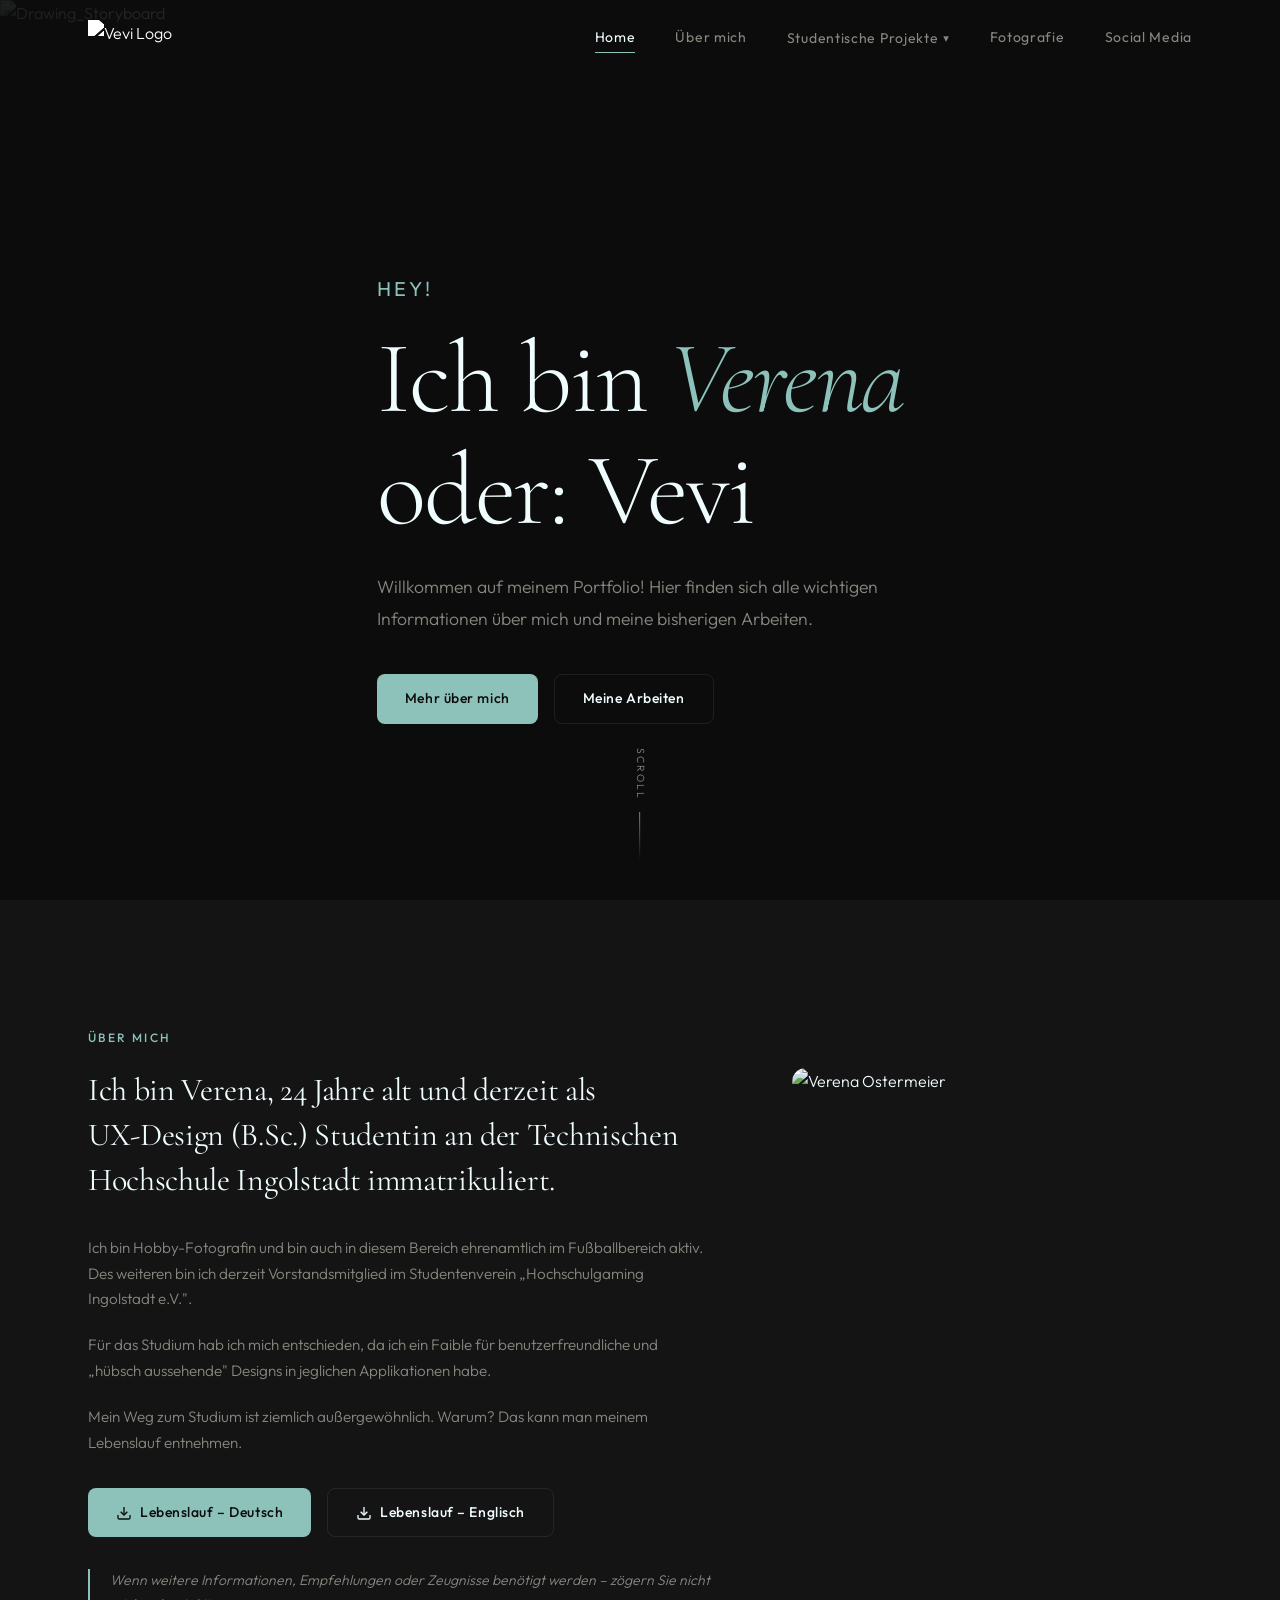
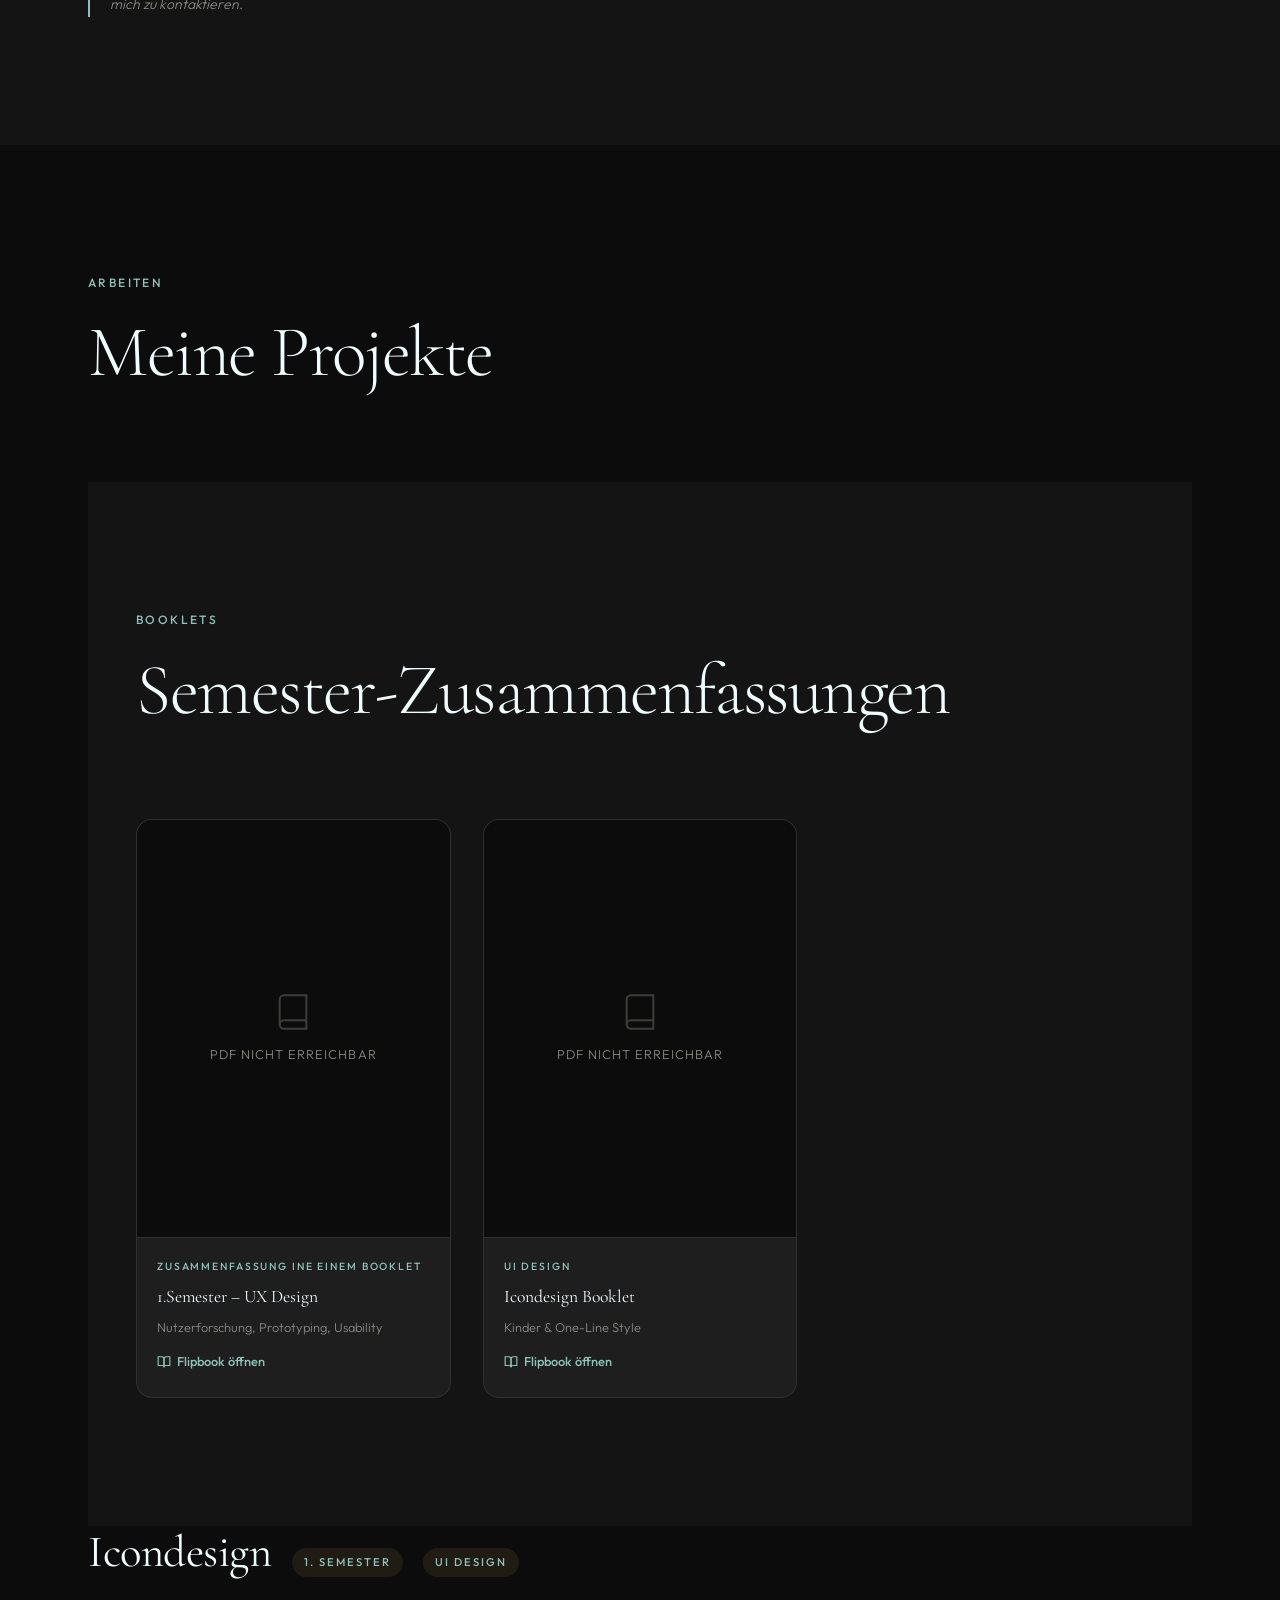
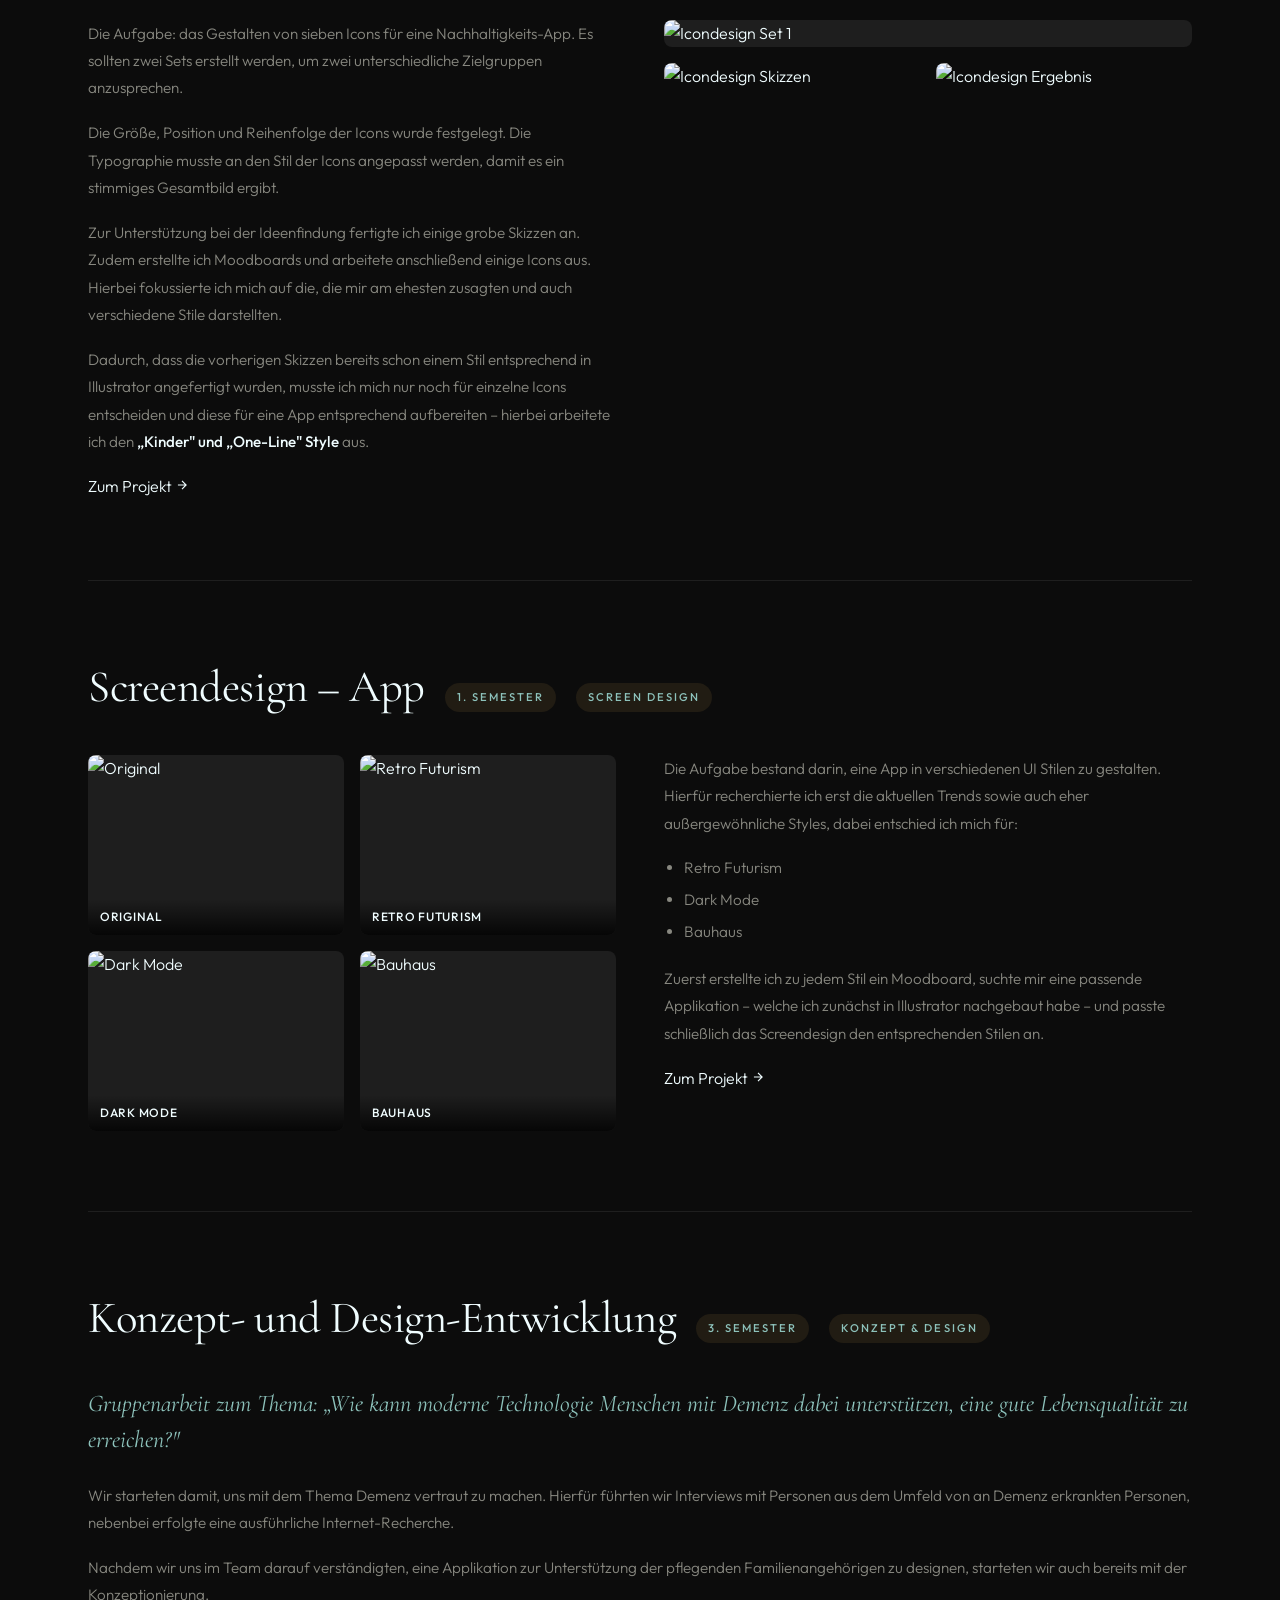
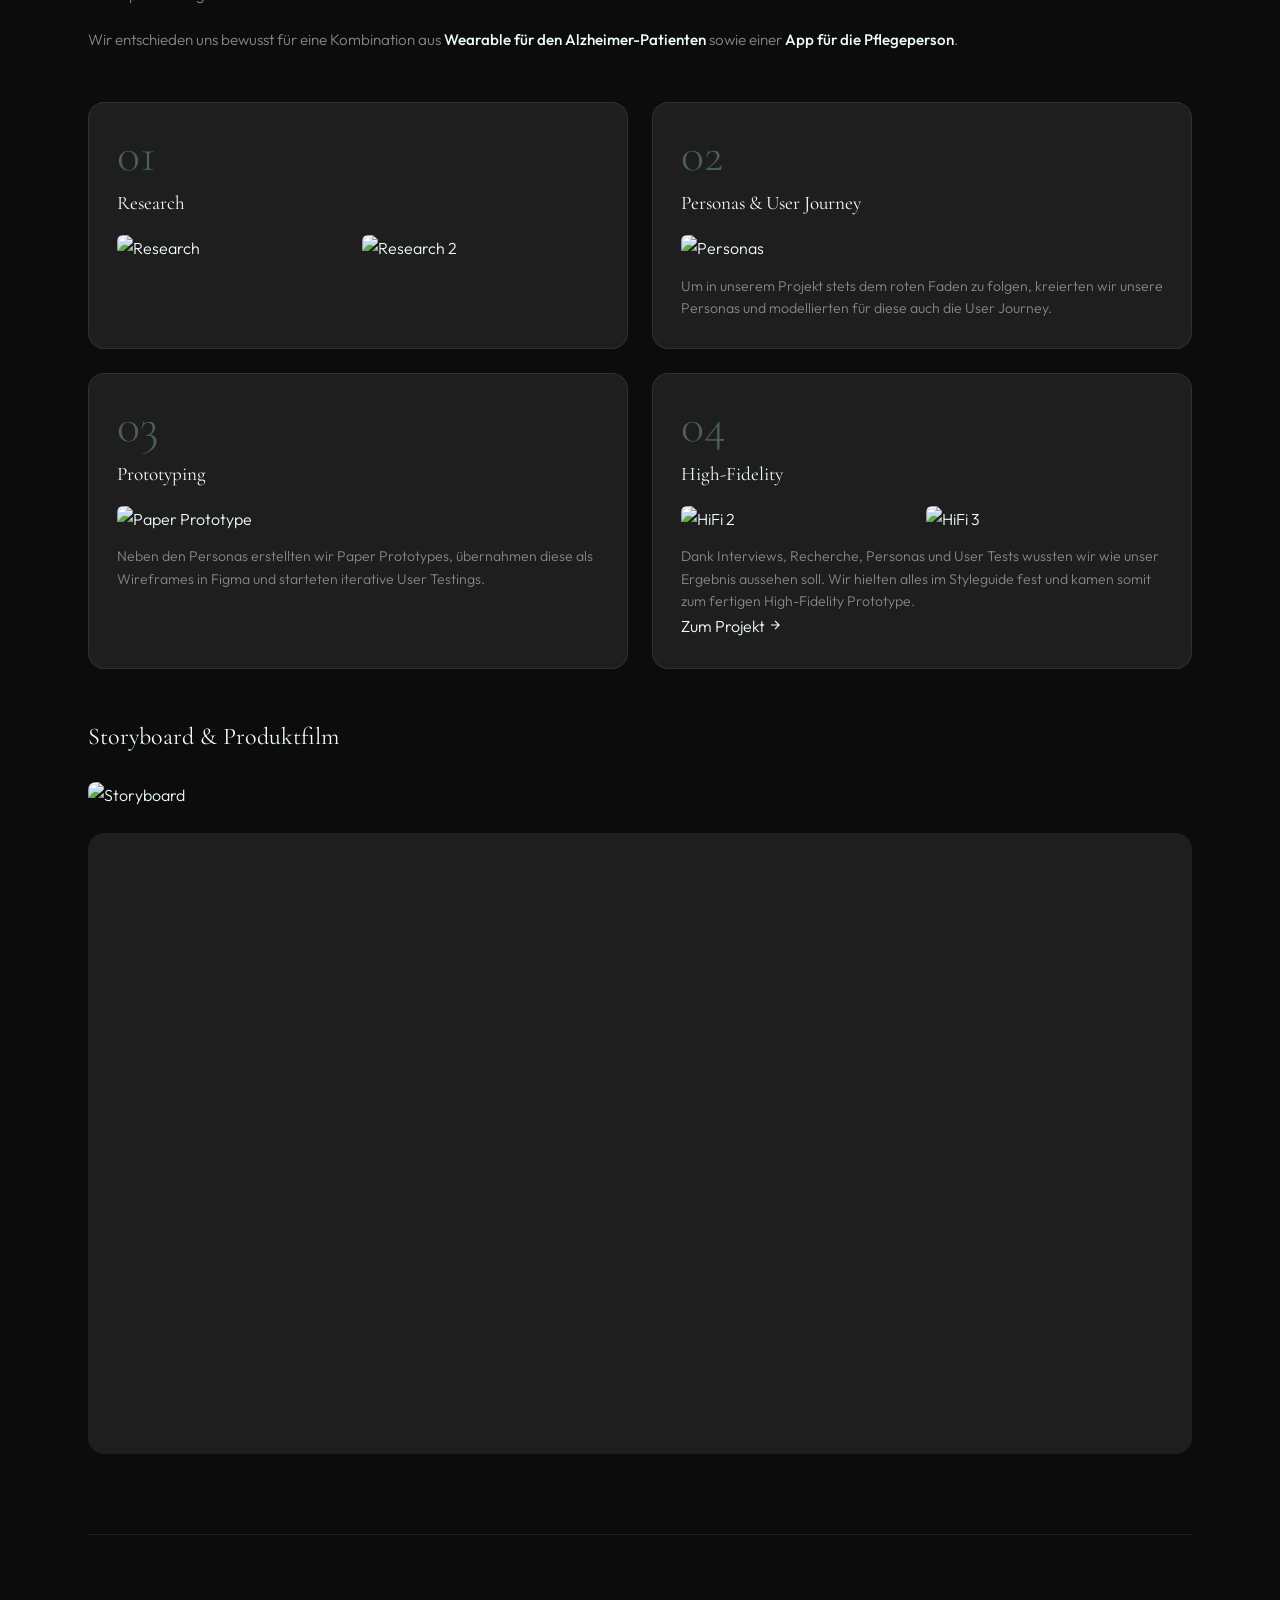
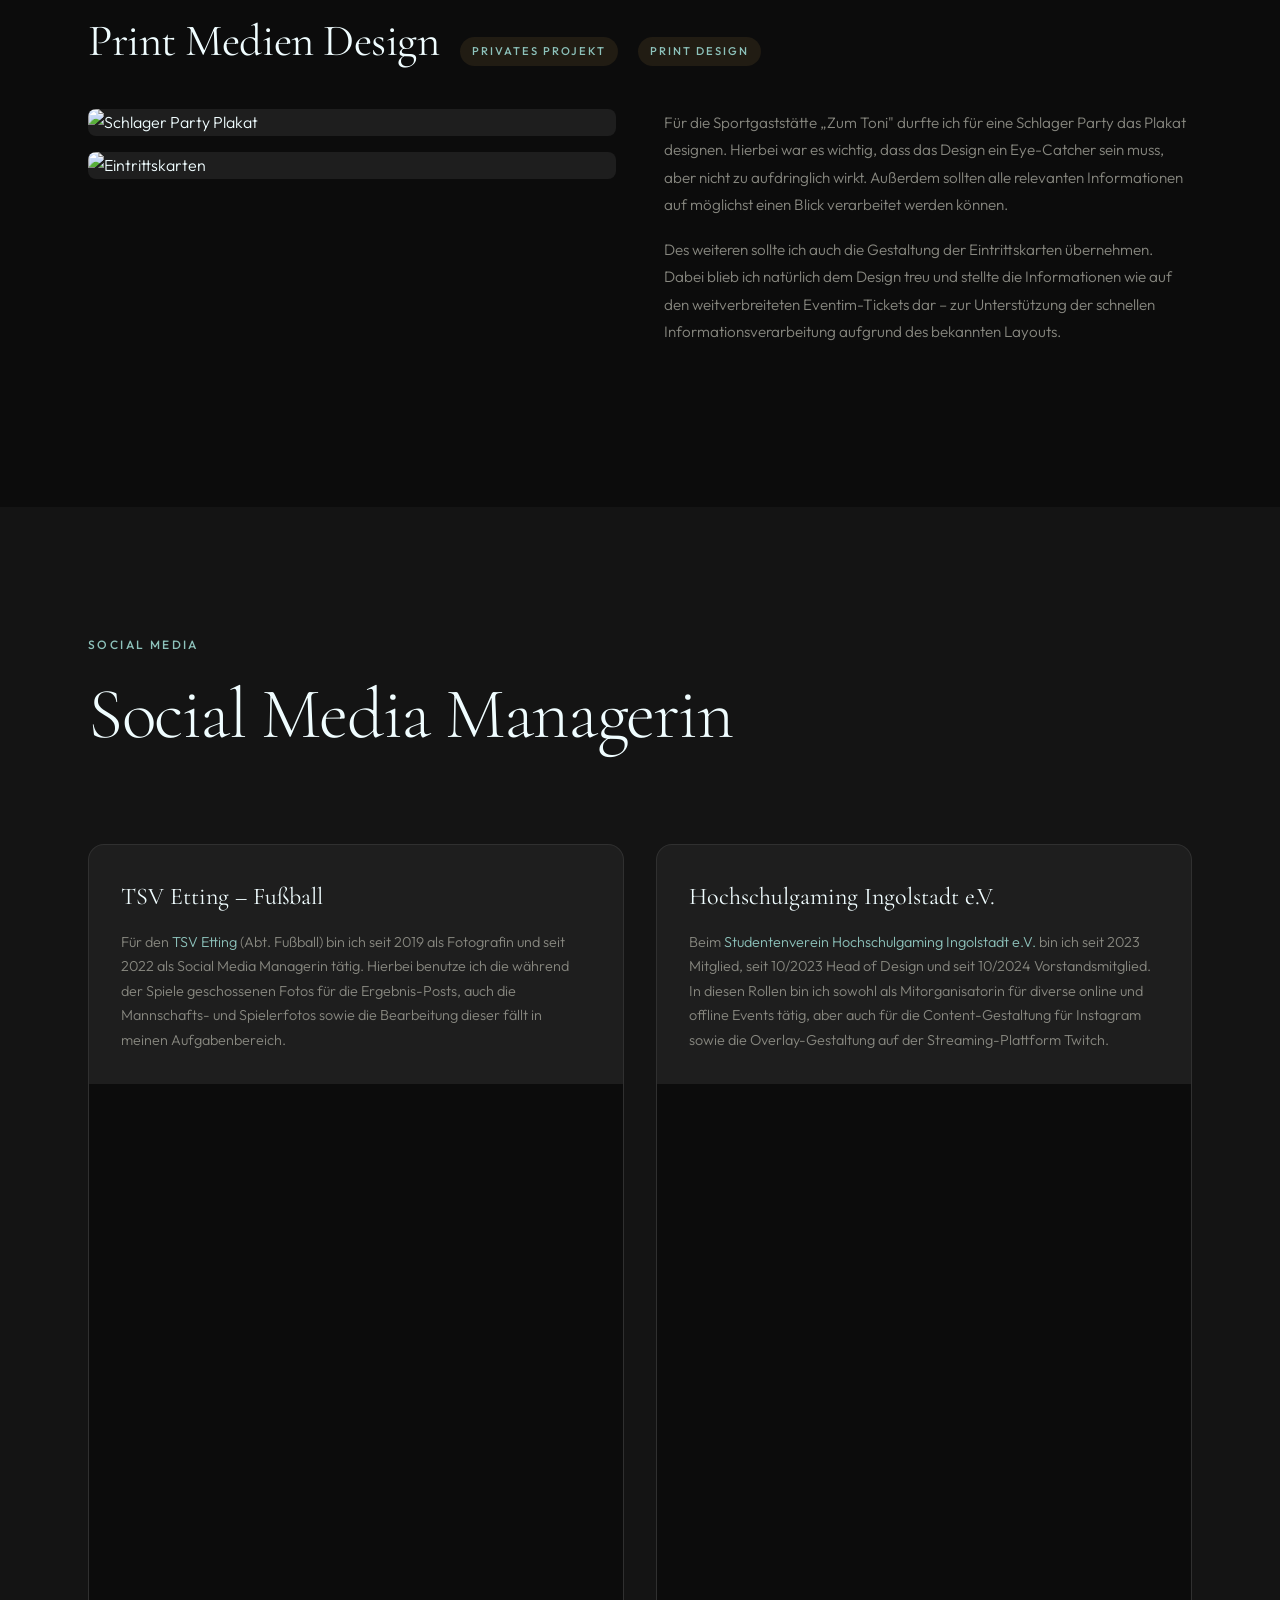
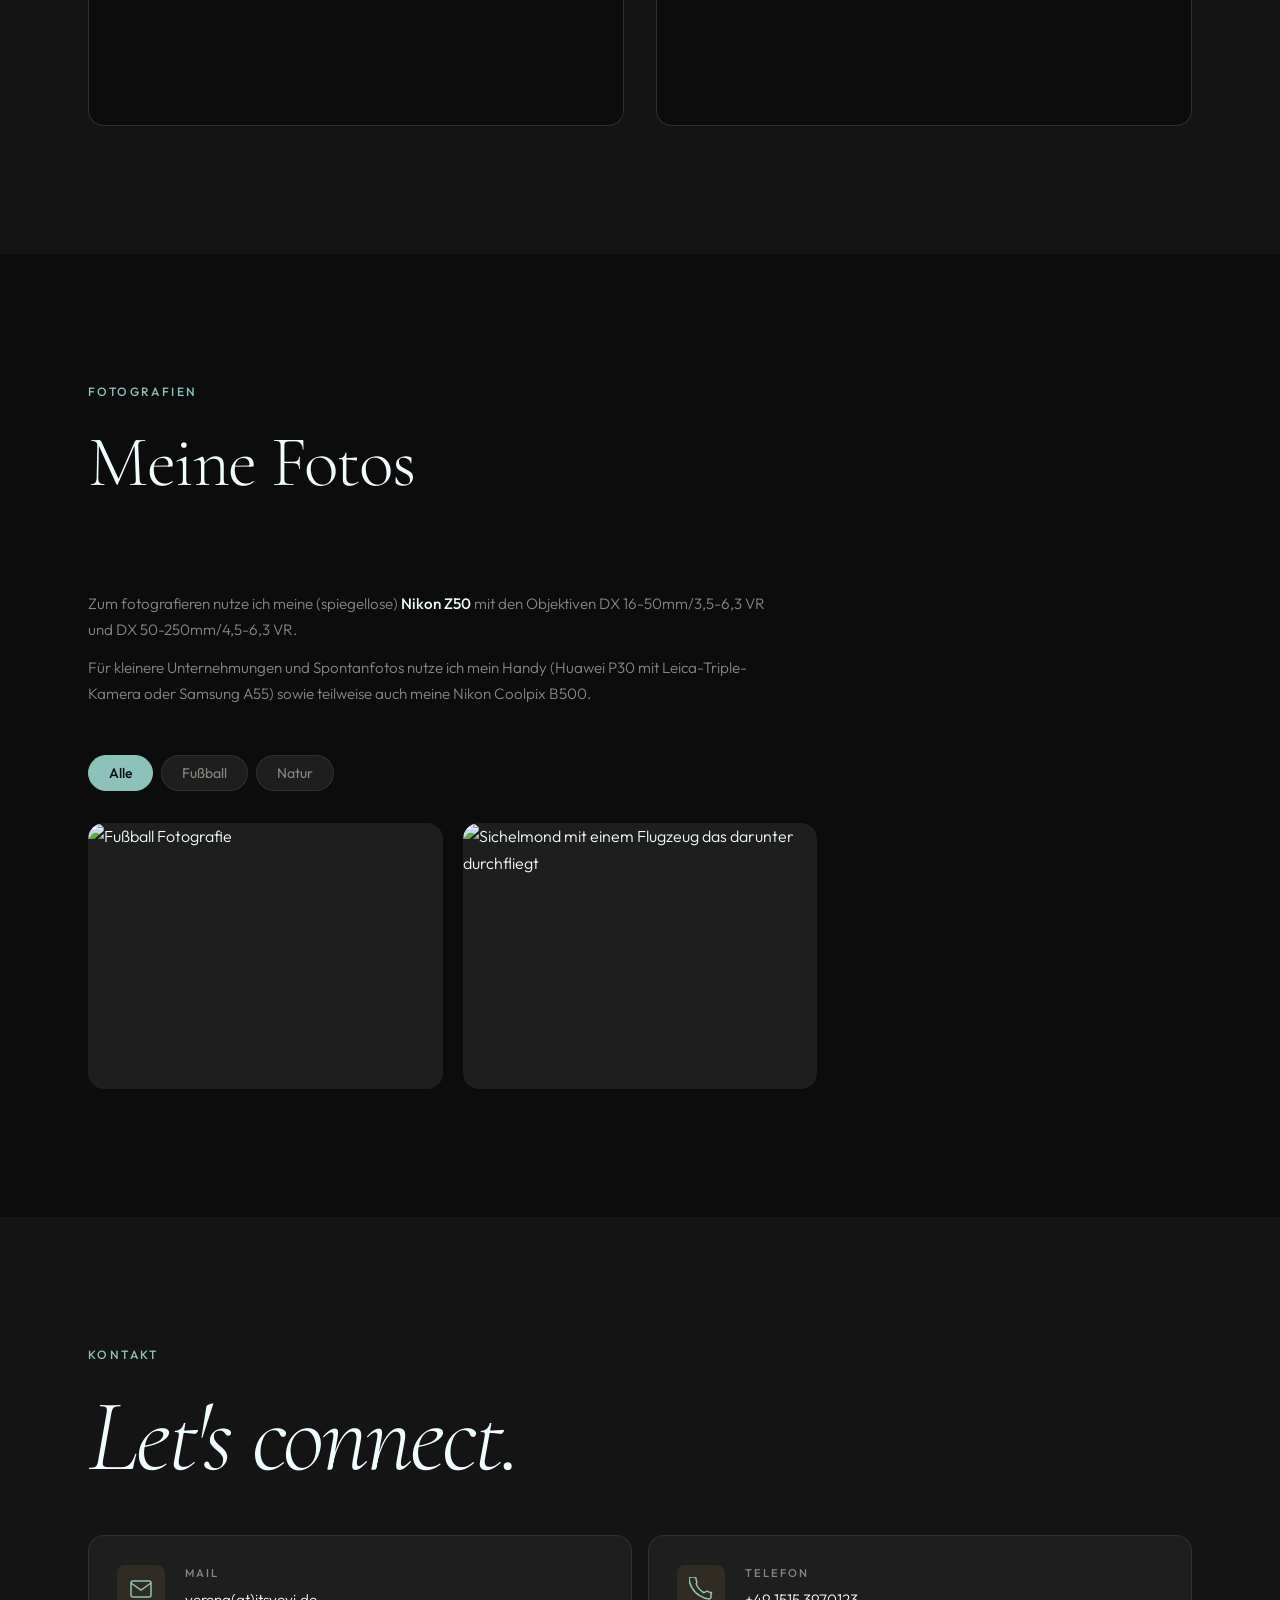
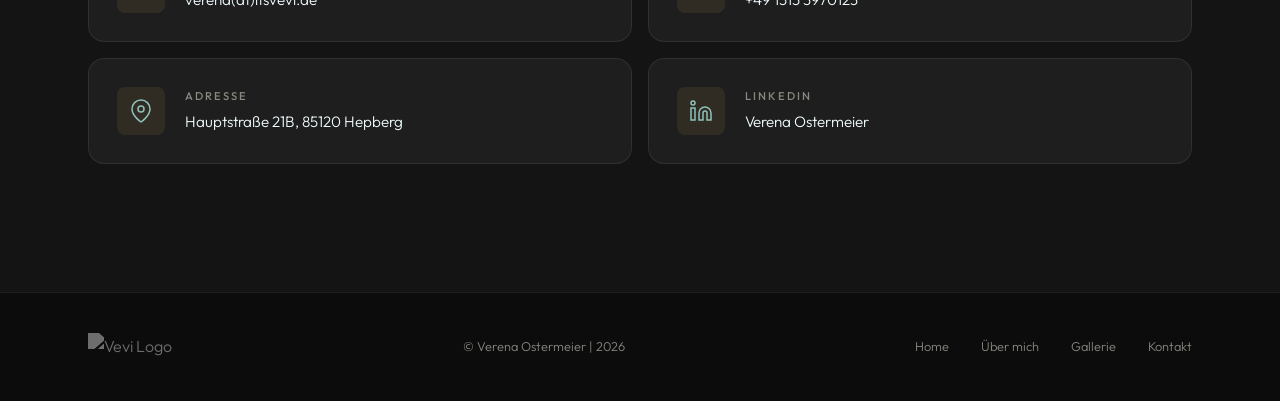
==== index.html @ 75b63eaa "Update Projektseiten + Navbar" ====
<!DOCTYPE html>
<html lang="de">
<head>
  <meta charset="UTF-8" />
  <meta name="viewport" content="width=device-width, initial-scale=1.0" />
  <title>Portfolio Vevi</title>
  <meta name="description" content="Portfolio von Verena Ostermeier – UX Design Studentin, Fotografin, Head of Design" />
  <meta property="og:title" content="Portfolio Vevi" />
  <meta property="og:description" content="Portfolio von Verena Ostermeier" />
  <meta property="og:url" content="https://www.itsvevi.de/" />
  <meta property="og:type" content="website" />
  <link rel="preconnect" href="https://fonts.googleapis.com" />
  <link rel="preconnect" href="https://fonts.gstatic.com" crossorigin />
  <link href="https://fonts.googleapis.com/css2?family=Cormorant+Garamond:ital,wght@0,300;0,400;0,600;1,300;1,400&family=Outfit:wght@300;400;500;600&display=swap" rel="stylesheet" />
  <link rel="stylesheet" href="style.css" />
  <link rel="stylesheet" href="flipbook.css" />
</head>
<body>

<script src="flipbook.js"></script>

  <!-- ===================== NAV ===================== -->
  <header class="nav" id="nav">
    <div class="nav__inner">
      <a href="#home" class="nav__logo">
        <img src="https://framerusercontent.com/images/b9ZCE5JYeGoM2Pk2gWdWKbPfoY4.png" alt="Vevi Logo" />
      </a>
      <nav class="nav__links" id="navLinks">
        <a href="#home">Home</a>
        <a href="#about-me">Über mich</a>
        <div class="nav__dropdown">
          <button class="nav__dropdown-toggle">Studentische Projekte <span class="nav__dropdown-arrow">▾</span></button>
          <ul class="nav__dropdown-menu">
            <li><a href="drucker.html">Drucker</a></li>
            <li><a href="icondesign.html">Icondesign</a></li>
            <li><a href="jyoti.html">Jyoti</a></li>
            <li><a href="screendesign.html">Screendesign</a></li>
          </ul>
        </div>
        <a href="#foto">Fotografie</a>
        <a href="#social-media">Social Media</a>
      </nav>
      <button class="nav__burger" id="burgerBtn" aria-label="Menü öffnen">
        <span></span><span></span><span></span>
      </button>
    </div>
  </header>

  <!-- Mobile menu overlay -->
  <div class="mobile-menu" id="mobileMenu">
    <button class="mobile-menu__close" id="mobileClose" aria-label="Menü schließen">✕</button>
    <nav class="mobile-menu__links">
      <a href="#home" class="mobile-link">Home</a>
      <a href="#about-me" class="mobile-link">Über mich</a>
      <div class="mobile-dropdown">
        <button class="mobile-link mobile-dropdown__toggle">Studentische Projekte <span class="mobile-dropdown__arrow">▾</span></button>
        <div class="mobile-dropdown__items" id="mobileSubLinks">
          <a href="drucker.html" class="mobile-sublink">Drucker</a>
          <a href="icondesign.html" class="mobile-sublink">Icondesign</a>
          <a href="jyoti.html" class="mobile-sublink">Jyoti</a>
          <a href="screendesign.html" class="mobile-sublink">Screendesign</a>
        </div>
      </div>
      <a href="#foto" class="mobile-link">Fotografie</a>
      <a href="#social-media" class="mobile-link">Social Media</a>
    </nav>
  </div>

  <main>

    <!-- ===================== HERO ===================== -->
    <section class="hero" id="home">
      <div class="hero__bg">
        <img src="https://ik.imagekit.io/Vevi/Portfolio/Studium/Drawing" alt="Drawing_Storyboard" class="hero__portrait" />
        <div class="hero__overlay"></div>
      </div>
      <div class="hero__content">
        <p class="hero__greeting reveal-up delay-1">Hey!</p>
        <h1 class="hero__title reveal-up delay-2">
          Ich bin <em>Verena</em><br />oder: <span class="accent">Vevi</span>
        </h1>
        <p class="hero__sub reveal-up delay-3">
          Willkommen auf meinem Portfolio! Hier finden sich alle wichtigen<br class="desktop-br" />
          Informationen über mich und meine bisherigen Arbeiten.
        </p>
        <div class="hero__cta reveal-up delay-4">
          <a href="#about-me" class="btn btn--primary">Mehr über mich</a>
          <a href="#gallery" class="btn btn--ghost">Meine Arbeiten</a>
        </div>
      </div>
      <div class="hero__scroll-hint">
        <span>Scroll</span>
        <div class="scroll-line"></div>
      </div>
    </section>

    <!-- ===================== ABOUT ===================== -->
    <section class="about section" id="about-me">
      <div class="container">
        <div class="section-label reveal-up">Über mich</div>
        <div class="about__grid">
          <div class="about__text reveal-up delay-1">
            <h2 class="about__headline">
              Ich bin Verena, 24 Jahre alt und derzeit als UX&#8209;Design (B.Sc.) Studentin an der Technischen Hochschule Ingolstadt immatrikuliert.
            </h2>
            <div class="about__body reveal-up delay-2">
              <p>
                Ich bin Hobby-Fotografin und bin auch in diesem Bereich ehrenamtlich im Fußballbereich aktiv. Des weiteren bin ich derzeit Vorstandsmitglied im Studentenverein „Hochschulgaming Ingolstadt e.V.".
              </p>
              <p>
                Für das Studium hab ich mich entschieden, da ich ein Faible für benutzerfreundliche und „hübsch aussehende" Designs in jeglichen Applikationen habe.
              </p>
              <p>
                Mein Weg zum Studium ist ziemlich außergewöhnlich. Warum? Das kann man meinem Lebenslauf entnehmen.
              </p>
            </div>
            <div class="about__cv reveal-up delay-3">
              <a href="https://framerusercontent.com/assets/aoTLAkrfBnKIbB0RiR0wrBbwAdM.pdf" class="btn btn--primary" target="_blank" download> <!--Lebenslauf Deutsch -->
                <svg width="16" height="16" viewBox="0 0 24 24" fill="none" stroke="currentColor" stroke-width="2"><path d="M21 15v4a2 2 0 01-2 2H5a2 2 0 01-2-2v-4"/><polyline points="7 10 12 15 17 10"/><line x1="12" y1="15" x2="12" y2="3"/></svg>
                Lebenslauf – Deutsch
              </a>
              <a href="https://framerusercontent.com/assets/VfPUjR1lFQFQyMZmuW4cUgMo.pdf" class="btn btn--ghost" target="_blank" download> <!--CV - English -->
                <svg width="16" height="16" viewBox="0 0 24 24" fill="none" stroke="currentColor" stroke-width="2"><path d="M21 15v4a2 2 0 01-2 2H5a2 2 0 01-2-2v-4"/><polyline points="7 10 12 15 17 10"/><line x1="12" y1="15" x2="12" y2="3"/></svg>
                Lebenslauf – Englisch
              </a>
            </div>
            <p class="about__note reveal-up delay-4">
              Wenn weitere Informationen, Empfehlungen oder Zeugnisse benötigt werden – zögern Sie nicht mich zu kontaktieren.
            </p>
          </div>
          <div class="about__image reveal-right delay-2">
            <div class="about__img-wrap">
              <img src="https://framerusercontent.com/images/Gb1AB5aNs0Dhqt8QcOobWjQfUY.jpg?scale-down-to=1024" alt="Verena Ostermeier" />
              <div class="about__img-deco"></div>
            </div>
          </div>
        </div>
      </div>
    </section>

    <!-- ===================== PROJECTS ===================== -->
    <section class="projects section" id="gallery">
      <div class="container">
        <div class="section-label reveal-up">Arbeiten</div>
        <h2 class="projects__title reveal-up delay-1">Meine Projekte</h2>




      <section class="flipbook-section section" id="booklets">
      <div class="container">
      <div class="section-label">Booklets</div>
      <h2 class="projects__title">Semester-Zusammenfassungen</h2>
      <div class="flipbook-grid">

        <div id="book1" data-flipbook="https://ik.imagekit.io/Vevi/Portfolio/Studium/Verena%20Ostermeier%20-%20Booklet%201.%20Semester.pdf?updatedAt=1778407117774"
           data-title="1.Semester – UX Design"
           data-tag="Zusammenfassung ine einem Booklet"
           data-desc="Nutzerforschung, Prototyping, Usability">
        </div>

        <div id="book2" data-flipbook="https://ik.imagekit.io/Vevi/Portfolio/Studium/03_Booklet%20-%202.%20Semester%20%20-%20komprimiert.pdf?updatedAt=1778407212193"
           data-title="Icondesign Booklet"
           data-tag="UI Design"
           data-desc="Kinder & One-Line Style">
        </div>

      </div>
      </div>
      </section>


        <!-- Project 1: Icondesign -->
        <article class="project reveal-up delay-2">
          <div class="project__header">
            <h3 class="project__name">Icondesign</h3>
            <span class="project__tag">1. Semester</span>
            <span class="project__tag">UI Design</span>

          </div>
          <div class="project__layout project__layout--left">
            <div class="project__text">
              <p>Die Aufgabe: das Gestalten von sieben Icons für eine Nachhaltigkeits-App. Es sollten zwei Sets erstellt werden, um zwei unterschiedliche Zielgruppen anzusprechen.</p>
              <p>Die Größe, Position und Reihenfolge der Icons wurde festgelegt. Die Typographie musste an den Stil der Icons angepasst werden, damit es ein stimmiges Gesamtbild ergibt.</p>
              <p>Zur Unterstützung bei der Ideenfindung fertigte ich einige grobe Skizzen an. Zudem erstellte ich Moodboards und arbeitete anschließend einige Icons aus. Hierbei fokussierte ich mich auf die, die mir am ehesten zusagten und auch verschiedene Stile darstellten.</p>
              <p>Dadurch, dass die vorherigen Skizzen bereits schon einem Stil entsprechend in Illustrator angefertigt wurden, musste ich mich nur noch für einzelne Icons entscheiden und diese für eine App entsprechend aufbereiten – hierbei arbeitete ich den <strong>„Kinder" und „One-Line" Style</strong> aus.</p>
              <a href="icondesign.html" class="project__link">Zum Projekt <svg width="14" height="14" viewBox="0 0 24 24" fill="none" stroke="currentColor" stroke-width="2"><path d="M5 12h14M12 5l7 7-7 7"/></svg></a>
            </div>
            <div class="project__images">
              <img src="https://framerusercontent.com/images/oWOzizxAvUJmtJ6ehSknXmC59o.png?scale-down-to=1024" alt="Icondesign Set 1" class="project__img project__img--main" />
              <div class="project__img-row">
                <img src="https://framerusercontent.com/images/1HEl3Y6gznwkYhzArRQk1Dr4dk.png?scale-down-to=512" alt="Icondesign Skizzen" class="project__img" />
                <img src="https://framerusercontent.com/images/lc72TYgTUvbFzoRnFEGta3F9ryM.png" alt="Icondesign Ergebnis" class="project__img" />
              </div>
            </div>
          </div>
        </article>

        <div class="project-divider"></div>

        <!-- Project 2: Screendesign App -->
        <article class="project reveal-up delay-1">
          <div class="project__header">
            <h3 class="project__name">Screendesign – App</h3>
            <span class="project__tag">1. Semester</span>
            <span class="project__tag">Screen Design</span>

          </div>
          <div class="project__layout project__layout--right">
            <div class="project__images">
              <div class="project__style-grid">
                <div class="style-card">
                  <img src="https://framerusercontent.com/images/IfJc5o8cqPdDnirEYphRJ2InhY.png" alt="Original" />
                  <span>Original</span>
                </div>
                <div class="style-card">
                  <img src="https://framerusercontent.com/images/7i2QCDAvbE3nuopqDnM7VnyOK8.png" alt="Retro Futurism" />
                  <span>Retro Futurism</span>
                </div>
                <div class="style-card">
                  <img src="https://framerusercontent.com/images/UxjcoCgtYeL9xXJMrFvBHlPuEts.png" alt="Dark Mode" />
                  <span>Dark Mode</span>
                </div>
                <div class="style-card">
                  <img src="https://framerusercontent.com/images/Kkr3543Q5LXbzZV7M77x7kwE1O0.png" alt="Bauhaus" />
                  <span>Bauhaus</span>
                </div>
              </div>
            </div>
            <div class="project__text">
              <p>Die Aufgabe bestand darin, eine App in verschiedenen UI Stilen zu gestalten. Hierfür recherchierte ich erst die aktuellen Trends sowie auch eher außergewöhnliche Styles, dabei entschied ich mich für:</p>
              <ul>
                <li>Retro Futurism</li>
                <li>Dark Mode</li>
                <li>Bauhaus</li>
              </ul>
              <p>Zuerst erstellte ich zu jedem Stil ein Moodboard, suchte mir eine passende Applikation – welche ich zunächst in Illustrator nachgebaut habe – und passte schließlich das Screendesign den entsprechenden Stilen an.</p>
              <a href="screendesign.html" class="project__link">Zum Projekt <svg width="14" height="14" viewBox="0 0 24 24" fill="none" stroke="currentColor" stroke-width="2"><path d="M5 12h14M12 5l7 7-7 7"/></svg></a>
            </div>
          </div>
        </article>

        <div class="project-divider"></div>

        <!-- Project 3: Drucker Redesign
        <article class="project reveal-up delay-2">
          <div class="project__header">
            <h3 class="project__name">Screendesign – Redesign Drucker-Interface</h3>
            <span class="project__tag">2. Semester</span>
            <span class="project__tag">UX / Redesign</span>
          </div>
          <div class="project__layout project__layout--left">
            <div class="project__text">
              <p>In diesem Projekt ging es um das Redesign des THI-Drucker Interfaces.</p>
              <p>Hierfür habe ich im ersten Schritt den originalen Screen nachgebaut. Beim Moodboard achtete ich vor allem auf die Zielgruppe: Studenten, Dozenten und Angestellte der THI – also überwiegend junge Menschen.</p>
              <p>Dadurch kam ich schnell zum Ergebnis, dass das sogenannte <strong>„Glassmorphism"</strong>-UI perfekt zu dieser Zielgruppe passen würde.</p>
              <p>Das Screendesign fertigte ich in Figma an. Um die Usability zu prüfen, baute ich auch hier einen Klick-Prototypen und führte im privaten Umfeld einige Usability-Tests durch.</p>
            </div>
            <div class="project__images">
              <img src="https://framerusercontent.com/images/Vj8TJgHLZL3if17ZJDfd6o3kIw.png?scale-down-to=512" alt="Drucker Original" class="project__img" />
              <img src="https://framerusercontent.com/images/6BHQPKPx90wYy4CbJzFQZ2j0adc.png" alt="Drucker Redesign" class="project__img" />
              <img src="https://framerusercontent.com/images/60RSMxda7Jhd3Cke8NvTFLPtJA.png" alt="Drucker Detail" class="project__img" />
            </div>
          </div>
        </article>

        <div class="project-divider"></div>
      -->
        <!-- Project 4: Demenz / Jyoti -->
        <article class="project reveal-up delay-1">
          <div class="project__header">
            <h3 class="project__name">Konzept- und Design-Entwicklung</h3>
            <span class="project__tag">3. Semester</span>
            <span class="project__tag">Konzept & Design</span>
          </div>
          <div class="project__demenz">
            <div class="project__demenz-intro">
              <p class="project__demenz-question">Gruppenarbeit zum Thema: <em>„Wie kann moderne Technologie Menschen mit Demenz dabei unterstützen, eine gute Lebensqualität zu erreichen?"</em></p>
              <div class="project__text">
                <p>Wir starteten damit, uns mit dem Thema Demenz vertraut zu machen. Hierfür führten wir Interviews mit Personen aus dem Umfeld von an Demenz erkrankten Personen, nebenbei erfolgte eine ausführliche Internet-Recherche.</p>
                <p>Nachdem wir uns im Team darauf verständigten, eine Applikation zur Unterstützung der pflegenden Familienangehörigen zu designen, starteten wir auch bereits mit der Konzeptionierung.</p>
                <p>Wir entschieden uns bewusst für eine Kombination aus <strong>Wearable für den Alzheimer-Patienten</strong> sowie einer <strong>App für die Pflegeperson</strong>.</p>
              </div>
            </div>
            <div class="project__demenz-phases">
              <div class="phase-card">
                <span class="phase-num">01</span>
                <h4>Research</h4>
                <div class="phase-imgs">
                  <img src="https://framerusercontent.com/images/YUwTjyG0b2HhqvxICLM382Rox4.png" alt="Research" />
                  <img src="https://framerusercontent.com/images/H5YliZavvtHz3x2PkXptVU4Ddvo.png" alt="Research 2" />
                </div>
              </div>
              <div class="phase-card">
                <span class="phase-num">02</span>
                <h4>Personas &amp; User Journey</h4>
                <img src="https://framerusercontent.com/images/TxZYi9FnL0BkKgYSvPuAwaS59UQ.png?scale-down-to=512" alt="Personas" />
                <p>Um in unserem Projekt stets dem roten Faden zu folgen, kreierten wir unsere Personas und modellierten für diese auch die User Journey.</p>
              </div>
              <div class="phase-card">
                <span class="phase-num">03</span>
                <h4>Prototyping</h4>
                <img src="https://framerusercontent.com/images/45Qmzjw8ANGagnuYJBOdkEjWgY.png?scale-down-to=512" alt="Paper Prototype" />
                <p>Neben den Personas erstellten wir Paper Prototypes, übernahmen diese als Wireframes in Figma und starteten iterative User Testings.</p>
              </div>
              <div class="phase-card">
                <span class="phase-num">04</span>
                <h4>High-Fidelity</h4>
                <div class="phase-imgs">
                  <img src="https://framerusercontent.com/images/52IJ0Ev0jbhtDpNhRyn8SvPuAwaS59UQ.png" alt="HiFi 1" onerror="this.style.display='none'" />
                  <img src="https://framerusercontent.com/images/aR0UCvMC7tQMGt3xm5DyHonT3T0.png" alt="HiFi 2" />
                  <img src="https://framerusercontent.com/images/qN0twfBQ9scbe0KngsSySYKJMEk.png" alt="HiFi 3" />
                </div>
                <p>Dank Interviews, Recherche, Personas und User Tests wussten wir wie unser Ergebnis aussehen soll. Wir hielten alles im Styleguide fest und kamen somit zum fertigen High-Fidelity Prototype.</p>
                <a href="jyoti.html" class="project__link">Zum Projekt <svg width="14" height="14" viewBox="0 0 24 24" fill="none" stroke="currentColor" stroke-width="2"><path d="M5 12h14M12 5l7 7-7 7"/></svg></a>
              </div>
            </div>
            <div class="project__demenz-video">
              <h4>Storyboard &amp; Produktfilm</h4>
              <img src="https://framerusercontent.com/images/EMusmEEOECntNfeBeT5zPSofQ.jpg?scale-down-to=512" alt="Storyboard" class="storyboard-img" />
              <div class="video-wrap">
                <iframe
                  src="https://www.youtube.com/embed/VhjEg8rbDY0?iv_load_policy=3&rel=0&modestbranding=1&playsinline=1"
                  title="Jyoti Produktfilm"
                  frameborder="0"
                  allow="accelerometer; autoplay; clipboard-write; encrypted-media; gyroscope; picture-in-picture"
                  allowfullscreen>
                </iframe>
              </div>
            </div>
          </div>
        </article>

        <div class="project-divider"></div>

        <!--

         Project 5: Logodesign 
        <article class="project reveal-up delay-2">
          <div class="project__header">
            <span class="project__tag">Logo Design</span>
            <h3 class="project__name">Logodesign</h3>
          </div>
          <div class="project__layout project__layout--left">
            <div class="project__text">
              <p>Für einen regionalen Agrar- und Kommunalservice durfte ich ein Logo nach den Vorstellungen des Kunden designen.</p>
              <p>Der Wunsch war es, ein sehr dezentes Logo zu haben, das weder zu verspielt noch zu langweilig wirkt. Außerdem wurden mindestens zwei Varianten benötigt, um sowohl ein länglicheres Logo für E-Mail-Signaturen nutzen zu können als auch ein quadratisches für Print-Werbemittel.</p>
            </div>
            <div class="project__images">
              <img src="https://framerusercontent.com/images/tsB6xbm8bFI08MAqBSiePB4muwM.png?scale-down-to=4096" alt="Logo Variante 1" class="project__img logo-img" />
              <img src="https://framerusercontent.com/images/RryA4TdY3PA9TUHRmcmJ8JxDXFU.png?scale-down-to=4096" alt="Logo Variante 2" class="project__img logo-img" />
            </div>
          </div>
        </article>

        <div class="project-divider"></div>

        -->

        <!-- Project 6: Print Media -->
        <article class="project reveal-up delay-1">
          <div class="project__header">
            <h3 class="project__name">Print Medien Design</h3>
            <span class="project__tag">Privates Projekt</span>
            <span class="project__tag">Print Design</span>
          </div>
          <div class="project__layout project__layout--right">
            <div class="project__images">
              <img src="https://framerusercontent.com/images/ZRPPNDBB7Yw3DE4Id3MYqXnDwY.jpg?scale-down-to=2048" alt="Schlager Party Plakat" class="project__img print-img" />
              <img src="https://framerusercontent.com/images/nEunv6elOH2UsBof6j2JcF2wCtA.jpg?scale-down-to=2048" alt="Eintrittskarten" class="project__img print-img" />
            </div>
            <div class="project__text">
              <p>Für die Sportgaststätte „Zum Toni" durfte ich für eine Schlager Party das Plakat designen. Hierbei war es wichtig, dass das Design ein Eye-Catcher sein muss, aber nicht zu aufdringlich wirkt. Außerdem sollten alle relevanten Informationen auf möglichst einen Blick verarbeitet werden können.</p>
              <p>Des weiteren sollte ich auch die Gestaltung der Eintrittskarten übernehmen. Dabei blieb ich natürlich dem Design treu und stellte die Informationen wie auf den weitverbreiteten Eventim-Tickets dar – zur Unterstützung der schnellen Informationsverarbeitung aufgrund des bekannten Layouts.</p>
            </div>
          </div>
        </article>

      </div>
    </section>

    <!-- ===================== SOCIAL MEDIA ===================== -->
    <section class="social-media section" id="social-media">
      <div class="container">
        <div class="section-label reveal-up">Social Media</div>
        <h2 class="projects__title reveal-up delay-1">Social Media Managerin</h2>

        <div class="social-grid">
          <div class="social-card reveal-up delay-2">
            <div class="social-card__text">
              <h3>TSV Etting – Fußball</h3>
              <p>Für den <a href="https://instagram.com/tsvetting" target="_blank" rel="noopener">TSV Etting</a> (Abt. Fußball) bin ich seit 2019 als Fotografin und seit 2022 als Social Media Managerin tätig. Hierbei benutze ich die während der Spiele geschossenen Fotos für die Ergebnis-Posts, auch die Mannschafts- und Spielerfotos sowie die Bearbeitung dieser fällt in meinen Aufgabenbereich.</p>
            </div>
            <div class="social-card__embed">
              <iframe
                src="https://www.instagram.com/p/DB3mAgTqjGk/embed/"
                frameborder="0"
                scrolling="no"
                allowtransparency="true"
                title="TSV Etting Instagram Post">
              </iframe>
            </div>
          </div>

          <div class="social-card reveal-up delay-3">
            <div class="social-card__text">
              <h3>Hochschulgaming Ingolstadt e.V.</h3>
              <p>Beim <a href="https://instagram.com/hochschulgaming_in" target="_blank" rel="noopener">Studentenverein Hochschulgaming Ingolstadt e.V.</a> bin ich seit 2023 Mitglied, seit 10/2023 Head of Design und seit 10/2024 Vorstandsmitglied. In diesen Rollen bin ich sowohl als Mitorganisatorin für diverse online und offline Events tätig, aber auch für die Content-Gestaltung für Instagram sowie die Overlay-Gestaltung auf der Streaming-Plattform Twitch.</p>
            </div>
            <div class="social-card__embed">
              <iframe
                src="https://www.instagram.com/p/DC_xIcetNcZ/embed/"
                frameborder="0"
                scrolling="no"
                allowtransparency="true"
                title="Hochschulgaming Instagram Post">
              </iframe>
            </div>
          </div>
        </div>
      </div>
    </section>

    <!-- ===================== FOTOGRAFIE ===================== -->
    <section class="foto section" id="foto">
      <div class="container">
        <div class="section-label reveal-up">Fotografien</div>
        <h2 class="projects__title reveal-up delay-1">Meine Fotos</h2>
        <div class="foto__intro reveal-up delay-2">
          <p>Zum fotografieren nutze ich meine (spiegellose) <strong>Nikon Z50</strong> mit den Objektiven DX 16-50mm/3,5-6,3 VR und DX 50-250mm/4,5-6,3 VR.</p>
          <p>Für kleinere Unternehmungen und Spontanfotos nutze ich mein Handy (Huawei P30 mit Leica-Triple-Kamera oder Samsung A55) sowie teilweise auch meine Nikon Coolpix B500.</p>
        
        </div>
        <div class="foto__tabs reveal-up delay-3">
          <button class="tab-btn tab-btn--active" data-tab="all">Alle</button>
          <button class="tab-btn" data-tab="fussball">Fußball</button>
          <button class="tab-btn" data-tab="natur">Natur</button>
        </div>
        <div class="foto__gallery" id="gallery-grid">
          <figure class="foto__item" data-category="fussball">
            <img src="https://framerusercontent.com/images/7o8OCvcTySdyxfrKg6OH2VZIlQo.jpeg?scale-down-to=2048" alt="Fußball Fotografie" loading="lazy" />
            <figcaption>Fußball</figcaption>
          </figure>
          <figure class="foto__item" data-category="natur">
            <img src="https://ik.imagekit.io/Vevi/Portfolio/Nature/DSC_8321-min.JPG?updatedAt=1778406703692" alt="Sichelmond mit einem Flugzeug das darunter durchfliegt" loading="lazy" />
            <figcaption>Natur</figcaption>
            <img src="https://ik.imagekit.io/Vevi/Portfolio/Nature/WhatsApp%20Image%202025-03-12%20at%2012.58.45.jpeg?updatedAt=1778406703766" alt="Astbergsee mit einer Bank im Vordergrund auf welcher Lieblingsplatz geschrieben steht." loading="lazy" />
            <figcaption>Astbergsee mit Lieblingsplatzl</figcaption>
            <img src="https://ik.imagekit.io/Vevi/Portfolio/Nature/WhatsApp%20Image%202025-03-12%20at%2012.58.44.jpeg?updatedAt=1778406703562" alt="Astbergsee mit dem Wilden Kaiser im Hintergrund" loading="lazy" />
            <figcaption>Astbergsee mit Spiegelung des Wilden Kaisers</figcaption>
          </figure>
        </div>
      </div>
    </section>

    <!-- ===================== CONTACT ===================== -->
    <section class="contact section" id="contact">
      <div class="container">
        <div class="section-label reveal-up">Kontakt</div>
        <h2 class="contact__title reveal-up delay-1">Let's connect.</h2>
        <div class="contact__grid reveal-up delay-2">
          <a href="mailto:verena@itsvevi.de" class="contact__card">
            <div class="contact__icon">
              <svg width="24" height="24" viewBox="0 0 24 24" fill="none" stroke="currentColor" stroke-width="1.5"><path d="M4 4h16c1.1 0 2 .9 2 2v12c0 1.1-.9 2-2 2H4c-1.1 0-2-.9-2-2V6c0-1.1.9-2 2-2z"/><polyline points="22,6 12,13 2,6"/></svg>
            </div>
            <div class="contact__info">
              <span class="contact__label">Mail</span>
              <span class="contact__value">verena(at)itsvevi.de</span>
            </div>
          </a>
          <a href="tel:+4915153970123" class="contact__card">
            <div class="contact__icon">
              <svg width="24" height="24" viewBox="0 0 24 24" fill="none" stroke="currentColor" stroke-width="1.5"><path d="M22 16.92v3a2 2 0 01-2.18 2 19.79 19.79 0 01-8.63-3.07A19.5 19.5 0 013.07 10.8 19.79 19.79 0 01.0,2.18 2 2 0 012 0h3a2 2 0 012 1.72 12.84 12.84 0 00.7 2.81 2 2 0 01-.45 2.11L8.09 9a16 16 0 006.72 6.72l2.64-1.31a2 2 0 012.18.45 12.84 12.84 0 002.81.7A2 2 0 0122 16.92z"/></svg>
            </div>
            <div class="contact__info">
              <span class="contact__label">Telefon</span>
              <span class="contact__value">+49 1515 3970123</span>
            </div>
          </a>
          <div class="contact__card contact__card--no-link">
            <div class="contact__icon">
              <svg width="24" height="24" viewBox="0 0 24 24" fill="none" stroke="currentColor" stroke-width="1.5"><path d="M21 10c0 7-9 13-9 13s-9-6-9-13a9 9 0 0118 0z"/><circle cx="12" cy="10" r="3"/></svg>
            </div>
            <div class="contact__info">
              <span class="contact__label">Adresse</span>
              <span class="contact__value">Hauptstraße 21B, 85120 Hepberg</span>
            </div>
          </div>
          <a href="https://www.linkedin.com/in/verena-o-879771339" target="_blank" rel="noopener" class="contact__card">
            <div class="contact__icon">
              <svg width="24" height="24" viewBox="0 0 24 24" fill="none" stroke="currentColor" stroke-width="1.5"><path d="M16 8a6 6 0 016 6v7h-4v-7a2 2 0 00-2-2 2 2 0 00-2 2v7h-4v-7a6 6 0 016-6z"/><rect x="2" y="9" width="4" height="12"/><circle cx="4" cy="4" r="2"/></svg>
            </div>
            <div class="contact__info">
              <span class="contact__label">LinkedIn</span>
              <span class="contact__value">Verena Ostermeier</span>
            </div>
          </a>
        </div>
      </div>
    </section>

  </main>

  <!-- ===================== FOOTER ===================== -->
  <footer class="footer">
    <div class="container">
      <div class="footer__inner">
        <img src="https://framerusercontent.com/images/b9ZCE5JYeGoM2Pk2gWdWKbPfoY4.png" alt="Vevi Logo" class="footer__logo" />
        <p>© Verena Ostermeier | 2026</p>
        <nav class="footer__links">
          <a href="#home">Home</a>
          <a href="#about-me">Über mich</a>
          <a href="#gallery">Gallerie</a>
          <a href="#contact">Kontakt</a>
        </nav>
      </div>
    </div>
  </footer>

  <!-- Lightbox -->
  <div class="lightbox" id="lightbox" role="dialog" aria-modal="true">
    <button class="lightbox__close" id="lightboxClose" aria-label="Schließen">✕</button>
    <button class="lightbox__prev" id="lightboxPrev" aria-label="Vorheriges Bild">‹</button>
    <button class="lightbox__next" id="lightboxNext" aria-label="Nächstes Bild">›</button>
    <div class="lightbox__content">
      <img src="" alt="" id="lightboxImg" />
    </div>
  </div>

  <script src="script.js"></script>
</body>
</html>
---- style.css ----
/* =============================================
   PORTFOLIO VEVI — style.css
   Dark editorial aesthetic
   Fonts: Cormorant Garamond + Outfit
============================================= */

/* ---- RESET & BASE ---- */
*, *::before, *::after { box-sizing: border-box; margin: 0; padding: 0; }
html { scroll-behavior: smooth; font-size: 16px; overflow-x: hidden; max-width: 100%; }

:root {
  --bg:       #0c0c0c;
  --bg2:      #141414;
  --bg3:      #1e1e1e;
  --text:     #f0fdff;
  --muted:    #888880;
  --accent:   #8dc2bb;
  --accent2:  #b8fff6;
  --border:   rgba(255,255,255,0.08);
  --shadow:   0 8px 40px rgba(0,0,0,0.5);

  --ff-display: 'Cormorant Garamond', Georgia, serif;
  --ff-body:    'Outfit', system-ui, sans-serif;

  --radius: 8px;
  --radius-lg: 16px;
  --transition: 0.35s cubic-bezier(0.25, 0.46, 0.45, 0.94);
}

body {
  background: var(--bg);
  color: var(--text);
  font-family: var(--ff-body);
  font-weight: 300;
  line-height: 1.7;
  overflow-x: hidden;
}

img { display: block; max-width: 100%; height: auto; }
a { color: inherit; text-decoration: none; }
ul { list-style: none; }

/* ---- UTILITY ---- */
.container {
  max-width: 1200px;
  margin: 0 auto;
  padding: 0 clamp(1.25rem, 5vw, 3rem);
}

.section { padding: clamp(5rem, 10vw, 9rem) 0; }

.section-label {
  font-family: var(--ff-body);
  font-size: 0.75rem;
  font-weight: 500;
  letter-spacing: 0.2em;
  text-transform: uppercase;
  color: var(--accent);
  margin-bottom: 1.25rem;
}

.desktop-br { display: block; }
@media (max-width: 768px) { .desktop-br { display: none; } }

/* ---- SCROLL ANIMATIONS ---- */
.reveal-up {
  opacity: 0;
  transform: translateY(40px);
  transition: opacity 0.7s ease, transform 0.7s ease;
}
.reveal-right {
  opacity: 0;
  transform: translateX(40px);
  transition: opacity 0.7s ease, transform 0.7s ease;
}
.reveal-up.visible,
.reveal-right.visible {
  opacity: 1;
  transform: none;
}

.delay-1 { transition-delay: 0.1s; }
.delay-2 { transition-delay: 0.2s; }
.delay-3 { transition-delay: 0.3s; }
.delay-4 { transition-delay: 0.4s; }

/* ---- BUTTONS ---- */
.btn {
  display: inline-flex;
  align-items: center;
  gap: 0.5rem;
  padding: 0.75rem 1.75rem;
  border-radius: var(--radius);
  font-family: var(--ff-body);
  font-size: 0.875rem;
  font-weight: 500;
  letter-spacing: 0.04em;
  cursor: pointer;
  transition: all var(--transition);
  border: none;
  white-space: nowrap;
}
.btn--primary {
  background: var(--accent);
  color: #0c0c0c;
}
.btn--primary:hover {
  background: var(--accent2);
  transform: translateY(-2px);
  box-shadow: 0 6px 20px rgba(212,168,83,0.3);
}
.btn--ghost {
  background: transparent;
  color: var(--text);
  border: 1px solid var(--border);
}
.btn--ghost:hover {
  border-color: var(--accent);
  color: var(--accent);
  transform: translateY(-2px);
}

/* ====================================================
   NAV
==================================================== */
.nav {
  position: fixed;
  top: 0; left: 0; right: 0;
  z-index: 100;
  padding: 1.25rem 0;
  transition: background var(--transition), backdrop-filter var(--transition), box-shadow var(--transition);
}
.nav.scrolled {
  background: rgba(12,12,12,0.92);
  backdrop-filter: blur(12px);
  -webkit-backdrop-filter: blur(12px);
  box-shadow: 0 1px 0 var(--border);
}
.nav__inner {
  max-width: 1200px;
  margin: 0 auto;
  padding: 0 clamp(1.25rem, 5vw, 3rem);
  display: flex;
  align-items: center;
  justify-content: space-between;
  gap: 2rem;
}
.nav__logo img {
  height: 36px;
  width: auto;
  filter: brightness(0) invert(1);
}
.nav__logo:hover img { filter: brightness(0) saturate(100%) invert(72%) sepia(43%) saturate(500%) hue-rotate(10deg) brightness(90%); }

.nav__links {
  display: flex;
  gap: 2.5rem;
  align-items: center;
}
.nav__links a {
  font-size: 0.875rem;
  font-weight: 400;
  letter-spacing: 0.05em;
  color: var(--muted);
  transition: color var(--transition);
  position: relative;
}
.nav__links a::after {
  content: '';
  position: absolute;
  bottom: -3px; left: 0; right: 0;
  height: 1px;
  background: var(--accent);
  transform: scaleX(0);
  transform-origin: left;
  transition: transform var(--transition);
}
.nav__links a:hover,
.nav__links a.active { color: var(--text); }
.nav__links a:hover::after,
.nav__links a.active::after { transform: scaleX(1); }

/* Dropdown */
.nav__dropdown {
  position: relative;
}
.nav__dropdown-toggle {
  background: none;
  border: none;
  cursor: pointer;
  font-size: 0.875rem;
  font-weight: 400;
  letter-spacing: 0.05em;
  color: var(--muted);
  transition: color var(--transition);
  display: flex;
  align-items: center;
  gap: 0.3rem;
  padding: 0;
  font-family: inherit;
}
.nav__dropdown-toggle:hover { color: var(--text); }
.nav__dropdown-arrow {
  font-size: 0.7rem;
  display: inline-block;
  transition: transform var(--transition);
}
.nav__dropdown:hover .nav__dropdown-arrow,
.nav__dropdown.open .nav__dropdown-arrow { transform: rotate(180deg); }

.nav__dropdown-menu {
  position: absolute;
  top: 100%;
  left: 50%;
  transform: translateX(-50%) translateY(-6px);
  background: rgba(12,12,12,0.97);
  backdrop-filter: blur(12px);
  -webkit-backdrop-filter: blur(12px);
  border: 1px solid var(--border);
  border-radius: 8px;
  padding: 0.75rem 0 0.4rem;
  list-style: none;
  min-width: 180px;
  opacity: 0;
  pointer-events: none;
  transition: opacity var(--transition), transform var(--transition);
}
.nav__dropdown:hover .nav__dropdown-menu,
.nav__dropdown.open .nav__dropdown-menu {
  opacity: 1;
  pointer-events: all;
  transform: translateX(-50%) translateY(0);
}
.nav__dropdown-menu li a {
  display: block;
  padding: 0.55rem 1.25rem;
  font-size: 0.85rem;
  color: var(--muted);
  letter-spacing: 0.03em;
  transition: color var(--transition), background var(--transition);
  white-space: nowrap;
}
.nav__dropdown-menu li a:hover { color: var(--text); background: rgba(255,255,255,0.05); }
.nav__dropdown-menu li a::after { display: none; }

.nav__burger {
  display: none;
  flex-direction: column;
  gap: 5px;
  background: none;
  border: none;
  cursor: pointer;
  padding: 4px;
}
.nav__burger span {
  display: block;
  width: 24px; height: 2px;
  background: var(--text);
  border-radius: 2px;
  transition: transform var(--transition), opacity var(--transition);
}

@media (max-width: 768px) {
  .nav__links { display: none; }
  .nav__burger { display: flex; }
}

/* Mobile Menu */
.mobile-menu {
  position: fixed;
  inset: 0;
  z-index: 200;
  background: var(--bg);
  display: flex;
  flex-direction: column;
  align-items: center;
  justify-content: center;
  opacity: 0;
  pointer-events: none;
  transition: opacity var(--transition);
}
.mobile-menu.open {
  opacity: 1;
  pointer-events: all;
}
.mobile-menu__close {
  position: absolute;
  top: 1.5rem; right: clamp(1.25rem, 5vw, 3rem);
  background: none;
  border: none;
  color: var(--text);
  font-size: 1.5rem;
  cursor: pointer;
}
.mobile-menu__links {
  display: flex;
  flex-direction: column;
  align-items: center;
  gap: 2.5rem;
}
.mobile-link {
  font-family: var(--ff-display);
  font-size: clamp(2rem, 8vw, 3.5rem);
  font-weight: 300;
  color: var(--muted);
  transition: color var(--transition);
  transform: translateY(20px);
  opacity: 0;
  transition: color 0.3s, transform 0.4s, opacity 0.4s;
}
.mobile-menu.open .mobile-link {
  opacity: 1;
  transform: none;
}
.mobile-menu__links > *:nth-child(1) .mobile-link,
.mobile-menu__links > a:nth-child(1) { transition-delay: 0.05s; }
.mobile-menu__links > *:nth-child(2) .mobile-link,
.mobile-menu__links > a:nth-child(2) { transition-delay: 0.1s; }
.mobile-menu__links > *:nth-child(3) .mobile-link,
.mobile-menu__links > a:nth-child(3) { transition-delay: 0.15s; }
.mobile-menu__links > *:nth-child(4) .mobile-link,
.mobile-menu__links > a:nth-child(4) { transition-delay: 0.2s; }
.mobile-menu__links > *:nth-child(5) .mobile-link,
.mobile-menu__links > a:nth-child(5) { transition-delay: 0.25s; }
.mobile-link:hover { color: var(--text); }

/* Mobile dropdown */
.mobile-dropdown {
  display: flex;
  flex-direction: column;
  align-items: center;
}
.mobile-dropdown__toggle {
  background: none;
  border: none;
  cursor: pointer;
  font-family: var(--ff-display);
  display: flex;
  align-items: center;
  gap: 0.5rem;
}
.mobile-dropdown__arrow {
  font-size: 0.6em;
  display: inline-block;
  transition: transform 0.3s;
}
.mobile-dropdown__toggle.active .mobile-dropdown__arrow { transform: rotate(180deg); }

.mobile-dropdown__items {
  display: flex;
  flex-direction: column;
  align-items: center;
  gap: 0.75rem;
  max-height: 0;
  overflow: hidden;
  transition: max-height 0.4s ease, margin 0.3s;
}
.mobile-dropdown__items.open {
  max-height: 300px;
  margin-top: 0.75rem;
}
.mobile-sublink {
  font-family: var(--ff-display);
  font-size: clamp(1.25rem, 5vw, 2rem);
  font-weight: 300;
  color: var(--muted);
  transition: color 0.3s;
  opacity: 0.7;
}
.mobile-sublink:hover { color: var(--text); opacity: 1; }

/* ====================================================
   HERO
==================================================== */
.hero {
  position: relative;
  min-height: 100svh;
  display: flex;
  align-items: center;
  overflow: hidden;
}
.hero__bg {
  position: absolute;
  inset: 0;
}
.hero__portrait {
  width: 100%; height: 100%;
  object-fit: cover;
  object-position: center top;
  filter: grayscale(30%);
}
.hero__overlay {
  position: absolute;
  inset: 0;
  background: linear-gradient(
    135deg,
    rgba(12,12,12,0.92) 0%,
    rgba(12,12,12,0.75) 50%,
    rgba(12,12,12,0.3) 100%
  );
}
.hero__content {
  position: relative;
  z-index: 2;
  max-width: 1200px;
  margin: 0 auto;
  padding: 0 clamp(1.25rem, 5vw, 3rem);
  padding-top: 6rem;
}
.hero__greeting {
  font-size: clamp(1rem, 2.5vw, 1.25rem);
  font-weight: 400;
  letter-spacing: 0.15em;
  text-transform: uppercase;
  color: var(--accent);
  margin-bottom: 1rem;
}
.hero__title {
  font-family: var(--ff-display);
  font-size: clamp(3rem, 8vw, 7rem);
  font-weight: 300;
  line-height: 1.1;
  margin-bottom: 1.5rem;
  letter-spacing: -0.02em;
}
.hero__title em {
  font-style: italic;
  color: var(--accent);
}
.hero__title .accent { color: var(--text); }
.hero__sub {
  font-size: clamp(0.95rem, 2vw, 1.1rem);
  color: var(--muted);
  max-width: 520px;
  margin-bottom: 2.5rem;
  line-height: 1.8;
}
.hero__cta { display: flex; gap: 1rem; flex-wrap: wrap; }

/* Scroll hint */
.hero__scroll-hint {
  position: absolute;
  bottom: 2.5rem;
  left: 50%;
  transform: translateX(-50%);
  display: flex;
  flex-direction: column;
  align-items: center;
  gap: 0.75rem;
  z-index: 2;
}
.hero__scroll-hint span {
  font-size: 0.65rem;
  letter-spacing: 0.2em;
  text-transform: uppercase;
  color: var(--muted);
  writing-mode: vertical-rl;
}
.scroll-line {
  width: 1px; height: 48px;
  background: linear-gradient(to bottom, var(--muted), transparent);
  animation: scrollPulse 2s ease-in-out infinite;
}
@keyframes scrollPulse {
  0%, 100% { opacity: 0.3; transform: scaleY(1); }
  50% { opacity: 1; transform: scaleY(1.3); transform-origin: top; }
}

/* ====================================================
   ABOUT
==================================================== */
.about { background: var(--bg2); }
.about__grid {
  display: grid;
  grid-template-columns: 1fr 400px;
  gap: 5rem;
  align-items: start;
}
@media (max-width: 1024px) {
  .about__grid {
    grid-template-columns: 1fr;
    gap: 3rem;
  }
}
.about__headline {
  font-family: var(--ff-display);
  font-size: clamp(1.4rem, 3vw, 2rem);
  font-weight: 400;
  line-height: 1.4;
  margin-bottom: 2rem;
  letter-spacing: -0.01em;
}
.about__body p {
  color: var(--muted);
  margin-bottom: 1.25rem;
  font-size: 0.95rem;
}
.about__cv {
  display: flex;
  gap: 1rem;
  flex-wrap: wrap;
  margin: 2rem 0;
}
.about__note {
  font-size: 0.875rem;
  color: var(--muted);
  font-style: italic;
  padding-left: 1.25rem;
  border-left: 2px solid var(--accent);
}
.about__img-wrap {
  position: relative;
}
.about__img-wrap img {
  width: 100%;
  border-radius: var(--radius-lg);
  filter: grayscale(20%);
  transition: filter var(--transition);
}
.about__img-wrap:hover img { filter: grayscale(0%); }
.about__img-deco {
  position: absolute;
  inset: -12px;
  border: 1px solid var(--accent);
  border-radius: var(--radius-lg);
  z-index: -1;
  opacity: 0.3;
}

/* ====================================================
   PROJECTS
==================================================== */
.projects { background: var(--bg); }
.projects__title {
  font-family: var(--ff-display);
  font-size: clamp(2.5rem, 6vw, 4.5rem);
  font-weight: 300;
  letter-spacing: -0.02em;
  margin-bottom: clamp(3rem, 7vw, 6rem);
  line-height: 1.1;
}

.project { margin-bottom: 1rem; }
.project__header {
  display: flex;
  align-items: baseline;
  gap: 1.25rem;
  margin-bottom: 2.5rem;
}
.project__tag {
  font-size: 0.7rem;
  font-weight: 500;
  letter-spacing: 0.18em;
  text-transform: uppercase;
  color: var(--accent);
  background: rgba(212,168,83,0.1);
  padding: 0.3rem 0.75rem;
  border-radius: 100px;
  white-space: nowrap;
}
.project__name {
  font-family: var(--ff-display);
  font-size: clamp(1.6rem, 4vw, 2.8rem);
  font-weight: 400;
  letter-spacing: -0.01em;
  line-height: 1.2;
}

/* Project layouts */
.project__layout {
  display: grid;
  gap: 3rem;
  align-items: start;
}
.project__layout--left { grid-template-columns: 1fr 1fr; }
.project__layout--right { grid-template-columns: 1fr 1fr; }
@media (max-width: 900px) {
  .project__layout--left,
  .project__layout--right { grid-template-columns: 1fr; }
  .project__layout--right .project__images { order: -1; }
}

.project__text p {
  color: var(--muted);
  margin-bottom: 1.1rem;
  font-size: 0.95rem;
  line-height: 1.8;
}
.project__text ul {
  margin: 1rem 0 1.25rem 1.25rem;
  list-style: disc;
}
.project__text li {
  color: var(--muted);
  font-size: 0.95rem;
  margin-bottom: 0.4rem;
}
.project__text strong { color: var(--text); font-weight: 500; }

.project__images { display: flex; flex-direction: column; gap: 1rem; }
.project__img {
  width: 100%;
  border-radius: var(--radius);
  object-fit: cover;
  transition: transform var(--transition), box-shadow var(--transition);
  cursor: zoom-in;
}
.project__img:hover {
  transform: scale(1.02);
  box-shadow: var(--shadow);
}
.project__img--main { max-height: 360px; object-fit: contain; background: var(--bg3); }
.project__img-row { display: grid; grid-template-columns: 1fr 1fr; gap: 1rem; }

/* Style grid */
.project__style-grid {
  display: grid;
  grid-template-columns: 1fr 1fr;
  gap: 1rem;
}
.style-card {
  position: relative;
  border-radius: var(--radius);
  overflow: hidden;
  background: var(--bg3);
  cursor: zoom-in;
}
.style-card img {
  width: 100%; height: 180px;
  object-fit: cover;
  transition: transform var(--transition);
}
.style-card:hover img { transform: scale(1.05); }
.style-card span {
  position: absolute;
  bottom: 0; left: 0; right: 0;
  padding: 0.5rem 0.75rem;
  background: linear-gradient(to top, rgba(0,0,0,0.8), transparent);
  font-size: 0.75rem;
  letter-spacing: 0.06em;
  text-transform: uppercase;
  color: var(--text);
  font-weight: 500;
}

/* Project divider */
.project-divider {
  width: 100%;
  height: 1px;
  background: var(--border);
  margin: 5rem 0;
}

/* Logo images */
.logo-img { background: #fff; border-radius: var(--radius); padding: 1rem; }
.print-img { max-height: 420px; object-fit: contain; background: var(--bg3); }

/* ====================================================
   DEMENZ PROJECT
==================================================== */
.project__demenz-intro { margin-bottom: 3rem; }
.project__demenz-question {
  font-family: var(--ff-display);
  font-size: clamp(1.1rem, 2.5vw, 1.5rem);
  font-style: italic;
  font-weight: 400;
  color: var(--accent);
  margin-bottom: 1.5rem;
  line-height: 1.5;
}
.project__demenz-phases {
  display: grid;
  grid-template-columns: repeat(2, 1fr);
  gap: 1.5rem;
  margin-bottom: 3rem;
}
@media (max-width: 768px) {
  .project__demenz-phases { grid-template-columns: 1fr; }
}

.phase-card {
  background: var(--bg3);
  border: 1px solid var(--border);
  border-radius: var(--radius-lg);
  padding: 1.75rem;
}
.phase-num {
  display: block;
  font-family: var(--ff-display);
  font-size: 3rem;
  font-weight: 300;
  color: var(--accent);
  opacity: 0.4;
  line-height: 1;
  margin-bottom: 0.5rem;
}
.phase-card h4 {
  font-family: var(--ff-display);
  font-size: 1.2rem;
  font-weight: 400;
  margin-bottom: 1rem;
}
.phase-imgs { display: grid; grid-template-columns: 1fr 1fr; gap: 0.5rem; margin-bottom: 0.75rem; }
.phase-card img {
  width: 100%; border-radius: 6px;
  object-fit: cover;
  max-height: 130px;
  cursor: zoom-in;
  transition: transform var(--transition);
}
.phase-card img:hover { transform: scale(1.03); }
.phase-card p { color: var(--muted); font-size: 0.88rem; line-height: 1.6; margin-top: 0.75rem; }

.project__demenz-video h4 {
  font-family: var(--ff-display);
  font-size: 1.5rem;
  font-weight: 400;
  margin-bottom: 1.5rem;
}
.storyboard-img { border-radius: var(--radius); margin-bottom: 1.5rem; max-height: 300px; object-fit: cover; width: 100%; }
.video-wrap {
  position: relative;
  padding-bottom: 56.25%;
  border-radius: var(--radius-lg);
  overflow: hidden;
  background: var(--bg3);
}
.video-wrap iframe {
  position: absolute;
  inset: 0;
  width: 100%; height: 100%;
  border: none;
}

/* ====================================================
   SOCIAL MEDIA
==================================================== */
.social-media { background: var(--bg2); }
.social-grid {
  display: grid;
  grid-template-columns: 1fr 1fr;
  gap: 2rem;
  margin-top: 1rem;
}
@media (max-width: 900px) { .social-grid { grid-template-columns: 1fr; } }

.social-card {
  background: var(--bg3);
  border: 1px solid var(--border);
  border-radius: var(--radius-lg);
  overflow: hidden;
  transition: border-color var(--transition), transform var(--transition);
}
.social-card:hover {
  border-color: rgba(212,168,83,0.3);
  transform: translateY(-4px);
}
.social-card__text {
  padding: 2rem;
}
.social-card__text h3 {
  font-family: var(--ff-display);
  font-size: 1.5rem;
  font-weight: 400;
  margin-bottom: 0.75rem;
}
.social-card__text p { color: var(--muted); font-size: 0.9rem; line-height: 1.7; }
.social-card__text a {
  color: var(--accent);
  border-bottom: 1px solid transparent;
  transition: border-color var(--transition);
}
.social-card__text a:hover { border-color: var(--accent); }
.social-card__embed {
  position: relative;
  width: 100%;
  padding-bottom: 120%;
  background: var(--bg);
}
.social-card__embed iframe {
  position: absolute;
  inset: 0;
  width: 100%; height: 100%;
  border: none;
}

/* ====================================================
   FOTOGRAFIE
==================================================== */
.foto { background: var(--bg); }
.foto__intro {
  max-width: 680px;
  margin-bottom: 3rem;
}
.foto__intro p { color: var(--muted); margin-bottom: 0.75rem; font-size: 0.95rem; }
.foto__intro strong { color: var(--text); font-weight: 500; }
.foto__note { font-style: italic; color: var(--accent) !important; }

.foto__tabs {
  display: flex;
  gap: 0.5rem;
  margin-bottom: 2rem;
  flex-wrap: wrap;
}
.tab-btn {
  background: var(--bg3);
  border: 1px solid var(--border);
  color: var(--muted);
  padding: 0.5rem 1.25rem;
  border-radius: 100px;
  font-family: var(--ff-body);
  font-size: 0.875rem;
  font-weight: 400;
  cursor: pointer;
  transition: all var(--transition);
}
.tab-btn:hover { color: var(--text); border-color: rgba(255,255,255,0.2); }
.tab-btn--active {
  background: var(--accent);
  color: #0c0c0c;
  border-color: var(--accent);
  font-weight: 500;
}

.foto__gallery {
  display: grid;
  grid-template-columns: repeat(auto-fill, minmax(340px, 1fr));
  gap: 1.25rem;
}
@media (max-width: 600px) { .foto__gallery { grid-template-columns: 1fr; } }

.foto__item {
  position: relative;
  border-radius: var(--radius-lg);
  overflow: hidden;
  cursor: zoom-in;
  background: var(--bg3);
  aspect-ratio: 4/3;
}
.foto__item img {
  width: 100%; height: 100%;
  object-fit: cover;
  transition: transform 0.5s ease;
}
.foto__item:hover img { transform: scale(1.05); }
.foto__item figcaption {
  position: absolute;
  bottom: 0; left: 0; right: 0;
  padding: 1.5rem 1rem 1rem;
  background: linear-gradient(to top, rgba(0,0,0,0.7), transparent);
  font-size: 0.8rem;
  font-weight: 500;
  letter-spacing: 0.12em;
  text-transform: uppercase;
  color: var(--text);
  opacity: 0;
  transition: opacity var(--transition);
}
.foto__item:hover figcaption { opacity: 1; }
.foto__item.hidden { display: none; }

/* ====================================================
   CONTACT
==================================================== */
.contact { background: var(--bg2); }
.contact__title {
  font-family: var(--ff-display);
  font-size: clamp(3rem, 8vw, 7rem);
  font-weight: 300;
  letter-spacing: -0.03em;
  line-height: 1;
  margin-bottom: 3rem;
  font-style: italic;
  color: var(--text);
}
.contact__grid {
  display: grid;
  grid-template-columns: repeat(2, 1fr);
  gap: 1rem;
}
@media (max-width: 640px) { .contact__grid { grid-template-columns: 1fr; } }

.contact__card {
  display: flex;
  align-items: center;
  gap: 1.25rem;
  padding: 1.75rem;
  background: var(--bg3);
  border: 1px solid var(--border);
  border-radius: var(--radius-lg);
  transition: border-color var(--transition), transform var(--transition), box-shadow var(--transition);
  cursor: pointer;
}
a.contact__card:hover {
  border-color: rgba(212,168,83,0.4);
  transform: translateY(-3px);
  box-shadow: 0 8px 30px rgba(212,168,83,0.08);
}
.contact__card--no-link { cursor: default; }
.contact__icon {
  flex-shrink: 0;
  width: 48px; height: 48px;
  display: flex; align-items: center; justify-content: center;
  background: rgba(212,168,83,0.1);
  border-radius: var(--radius);
  color: var(--accent);
}
.contact__info { display: flex; flex-direction: column; gap: 0.2rem; }
.contact__label {
  font-size: 0.7rem;
  font-weight: 500;
  letter-spacing: 0.18em;
  text-transform: uppercase;
  color: var(--muted);
}
.contact__value { font-size: 0.95rem; color: var(--text); }

/* ====================================================
   FOOTER
==================================================== */
.footer {
  padding: 2.5rem 0;
  border-top: 1px solid var(--border);
  background: var(--bg);
}
.footer__inner {
  display: flex;
  align-items: center;
  justify-content: space-between;
  flex-wrap: wrap;
  gap: 1.5rem;
}
.footer__logo {
  height: 28px;
  filter: brightness(0) invert(1) opacity(0.4);
}
.footer p {
  font-size: 0.8rem;
  color: var(--muted);
}
.footer__links {
  display: flex;
  gap: 2rem;
}
.footer__links a {
  font-size: 0.8rem;
  color: var(--muted);
  transition: color var(--transition);
}
.footer__links a:hover { color: var(--text); }

/* ====================================================
   LIGHTBOX
==================================================== */
.lightbox {
  position: fixed;
  inset: 0;
  z-index: 1000;
  background: rgba(0,0,0,0.95);
  display: flex;
  align-items: center;
  justify-content: center;
  opacity: 0;
  pointer-events: none;
  transition: opacity 0.3s ease;
}
.lightbox.open {
  opacity: 1;
  pointer-events: all;
}
.lightbox__content {
  max-width: 90vw;
  max-height: 90vh;
  display: flex;
  align-items: center;
  justify-content: center;
}
.lightbox__content img {
  max-width: 90vw;
  max-height: 90vh;
  object-fit: contain;
  border-radius: var(--radius);
  transform: scale(0.9);
  transition: transform 0.3s ease;
}
.lightbox.open .lightbox__content img { transform: scale(1); }
.lightbox__close,
.lightbox__prev,
.lightbox__next {
  position: absolute;
  background: rgba(255,255,255,0.1);
  border: none;
  color: white;
  cursor: pointer;
  font-size: 1.25rem;
  display: flex; align-items: center; justify-content: center;
  transition: background var(--transition);
  border-radius: 50%;
}
.lightbox__close:hover,
.lightbox__prev:hover,
.lightbox__next:hover { background: rgba(255,255,255,0.2); }
.lightbox__close { top: 1.5rem; right: 1.5rem; width: 44px; height: 44px; }
.lightbox__prev { left: 1.5rem; top: 50%; transform: translateY(-50%); width: 52px; height: 52px; font-size: 1.75rem; }
.lightbox__next { right: 1.5rem; top: 50%; transform: translateY(-50%); width: 52px; height: 52px; font-size: 1.75rem; }

/* ====================================================
   RESPONSIVE EXTRAS
==================================================== */
@media (max-width: 768px) {
  .hero__scroll-hint { display: none; }
  .about__cv { flex-direction: column; }
  .footer__inner { flex-direction: column; text-align: center; }
  .footer__links { justify-content: center; }
}
---- flipbook.css ----
/* =============================================
   FLIPBOOK — flipbook.css
   Buchvorschau für PDFs via PDF.js
============================================= */

.flipbook-section {
  padding: clamp(5rem, 10vw, 9rem) 0;
  background: var(--bg2);
}

.flipbook-grid {
  display: grid;
  grid-template-columns: repeat(auto-fill, minmax(280px, 1fr));
  gap: 2rem;
  margin-top: 3rem;
}

/* ---- Buchvorschau-Karte (geschlossen) ---- */
.book-card {
  background: var(--bg3);
  border: 1px solid var(--border);
  border-radius: var(--radius-lg);
  overflow: hidden;
  cursor: pointer;
  transition: transform var(--transition), box-shadow var(--transition), border-color var(--transition);
}
.book-card:hover {
  transform: translateY(-6px);
  box-shadow: 0 16px 48px rgba(0,0,0,0.4);
  border-color: rgba(212,168,83,0.3);
}
.book-card__cover {
  aspect-ratio: 3/4;
  background: var(--bg);
  display: flex;
  align-items: center;
  justify-content: center;
  position: relative;
  overflow: hidden;
}
.book-card__cover canvas {
  width: 100%;
  height: 100%;
  object-fit: contain;
}
.book-card__cover-placeholder {
  display: flex;
  flex-direction: column;
  align-items: center;
  gap: 0.75rem;
  color: var(--muted);
}
.book-card__cover-placeholder svg { opacity: 0.4; }
.book-card__cover-placeholder span { font-size: 0.8rem; letter-spacing: 0.08em; text-transform: uppercase; }
.book-card__meta {
  padding: 1.25rem;
  border-top: 1px solid var(--border);
}
.book-card__tag {
  font-size: 0.65rem;
  font-weight: 500;
  letter-spacing: 0.18em;
  text-transform: uppercase;
  color: var(--accent);
  margin-bottom: 0.4rem;
}
.book-card__title {
  font-family: var(--ff-display);
  font-size: 1.1rem;
  font-weight: 400;
  margin-bottom: 0.3rem;
}
.book-card__desc { font-size: 0.8rem; color: var(--muted); }
.book-card__open {
  display: inline-flex;
  align-items: center;
  gap: 0.4rem;
  margin-top: 0.75rem;
  font-size: 0.8rem;
  color: var(--accent);
  font-weight: 500;
}

/* ---- Flipbook Modal ---- */
.flipbook-modal {
  position: fixed;
  inset: 0;
  z-index: 500;
  background: rgba(0,0,0,0.96);
  display: flex;
  flex-direction: column;
  align-items: center;
  justify-content: center;
  gap: 1.5rem;
  opacity: 0;
  pointer-events: none;
  transition: opacity 0.3s ease;
}
.flipbook-modal.open {
  opacity: 1;
  pointer-events: all;
}

/* ---- Buch ---- */
.fb-book-wrap {
  perspective: 1400px;
  width: min(90vw, 800px);
}
.fb-book {
  width: 100%;
  display: grid;
  grid-template-columns: 1fr 1fr;
  position: relative;
  box-shadow: 0 20px 60px rgba(0,0,0,0.6);
  border-radius: 4px 6px 6px 4px;
}

/* Buchdeckel-Schatten (Buchrücken) */
.fb-book::after {
  content: '';
  position: absolute;
  left: 50%;
  transform: translateX(-50%);
  width: 8px;
  height: 100%;
  background: linear-gradient(to right, rgba(0,0,0,0.25), rgba(255,255,255,0.08), rgba(0,0,0,0.25));
  z-index: 10;
  pointer-events: none;
}

/* Seiten */
.fb-page {
  background: #f8f5f0;
  position: relative;
  min-height: 520px;
  overflow: hidden;
  transform-style: preserve-3d;
  transition: transform 0.5s cubic-bezier(0.645, 0.045, 0.355, 1.000);
}
.fb-page--left  { border-radius: 4px 0 0 4px; }
.fb-page--right { border-radius: 0 4px 4px 0; }

.fb-page canvas {
  display: block;
  width: 100%;
  height: 100%;
  object-fit: contain;
}

/* Seitenzahl */
.fb-page__num {
  position: absolute;
  bottom: 0.75rem;
  width: 100%;
  text-align: center;
  font-size: 0.65rem;
  color: #aaa;
  letter-spacing: 0.12em;
  z-index: 2;
  pointer-events: none;
}

/* Ladeanimation */
.fb-page__loading {
  position: absolute;
  inset: 0;
  display: flex;
  align-items: center;
  justify-content: center;
  background: #f8f5f0;
}
.fb-spinner {
  width: 28px; height: 28px;
  border: 2px solid #ddd;
  border-top-color: var(--accent);
  border-radius: 50%;
  animation: spin 0.8s linear infinite;
}
@keyframes spin { to { transform: rotate(360deg); } }

/* Blättern-Animation */
.fb-page--flipping-right {
  transform-origin: left center;
  animation: flipPageRight 0.5s cubic-bezier(0.645, 0.045, 0.355, 1.000) forwards;
}
.fb-page--flipping-left {
  transform-origin: right center;
  animation: flipPageLeft 0.5s cubic-bezier(0.645, 0.045, 0.355, 1.000) forwards;
}

@keyframes flipPageRight {
  0%   { transform: rotateY(0deg);    z-index: 20; box-shadow: none; }
  30%  { box-shadow: -8px 0 20px rgba(0,0,0,0.2); }
  50%  { transform: rotateY(-90deg);  z-index: 20; }
  100% { transform: rotateY(0deg);    z-index: 0; }
}
@keyframes flipPageLeft {
  0%   { transform: rotateY(0deg);   z-index: 20; box-shadow: none; }
  30%  { box-shadow: 8px 0 20px rgba(0,0,0,0.2); }
  50%  { transform: rotateY(90deg);  z-index: 20; }
  100% { transform: rotateY(0deg);   z-index: 0; }
}

/* ---- Steuerung ---- */
.fb-controls {
  display: flex;
  align-items: center;
  gap: 1.25rem;
}
.fb-btn {
  background: rgba(255,255,255,0.08);
  border: 1px solid rgba(255,255,255,0.15);
  color: #fff;
  padding: 0.6rem 1.5rem;
  border-radius: var(--radius);
  font-family: var(--ff-body);
  font-size: 0.875rem;
  font-weight: 400;
  cursor: pointer;
  transition: background var(--transition), border-color var(--transition);
  display: flex;
  align-items: center;
  gap: 0.5rem;
}
.fb-btn:hover:not(:disabled) {
  background: rgba(255,255,255,0.14);
  border-color: rgba(255,255,255,0.3);
}
.fb-btn:disabled { opacity: 0.3; cursor: default; }

.fb-counter {
  font-size: 0.8rem;
  color: rgba(255,255,255,0.5);
  min-width: 80px;
  text-align: center;
  letter-spacing: 0.05em;
}

.fb-close {
  position: absolute;
  top: 1.25rem;
  right: 1.5rem;
  background: rgba(255,255,255,0.1);
  border: none;
  color: #fff;
  width: 40px; height: 40px;
  border-radius: 50%;
  font-size: 1.1rem;
  cursor: pointer;
  display: flex;
  align-items: center;
  justify-content: center;
  transition: background var(--transition);
}
.fb-close:hover { background: rgba(255,255,255,0.18); }

/* ---- Responsive ---- */
@media (max-width: 640px) {
  .fb-book { grid-template-columns: 1fr; }
  .fb-page--left { display: none; }
  .fb-page--right { border-radius: 4px; }
  .fb-book::after { display: none; }
}
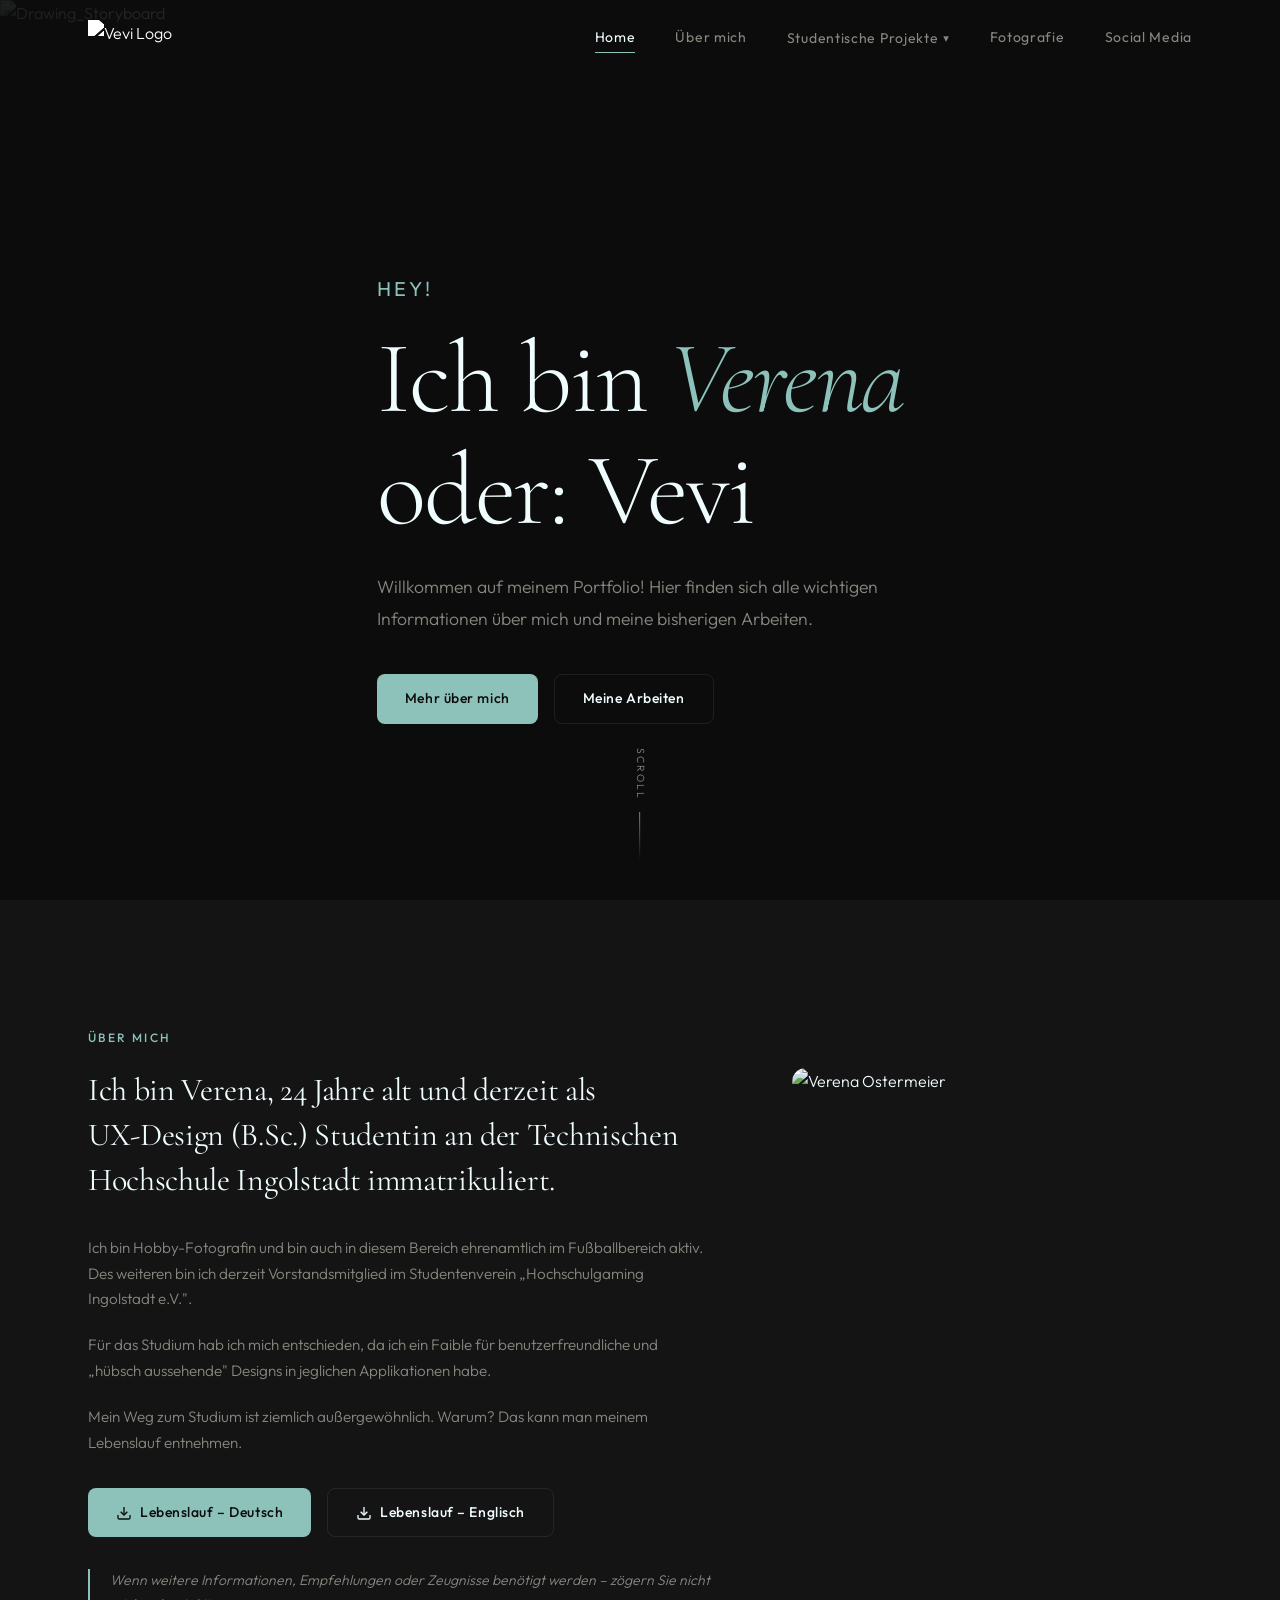
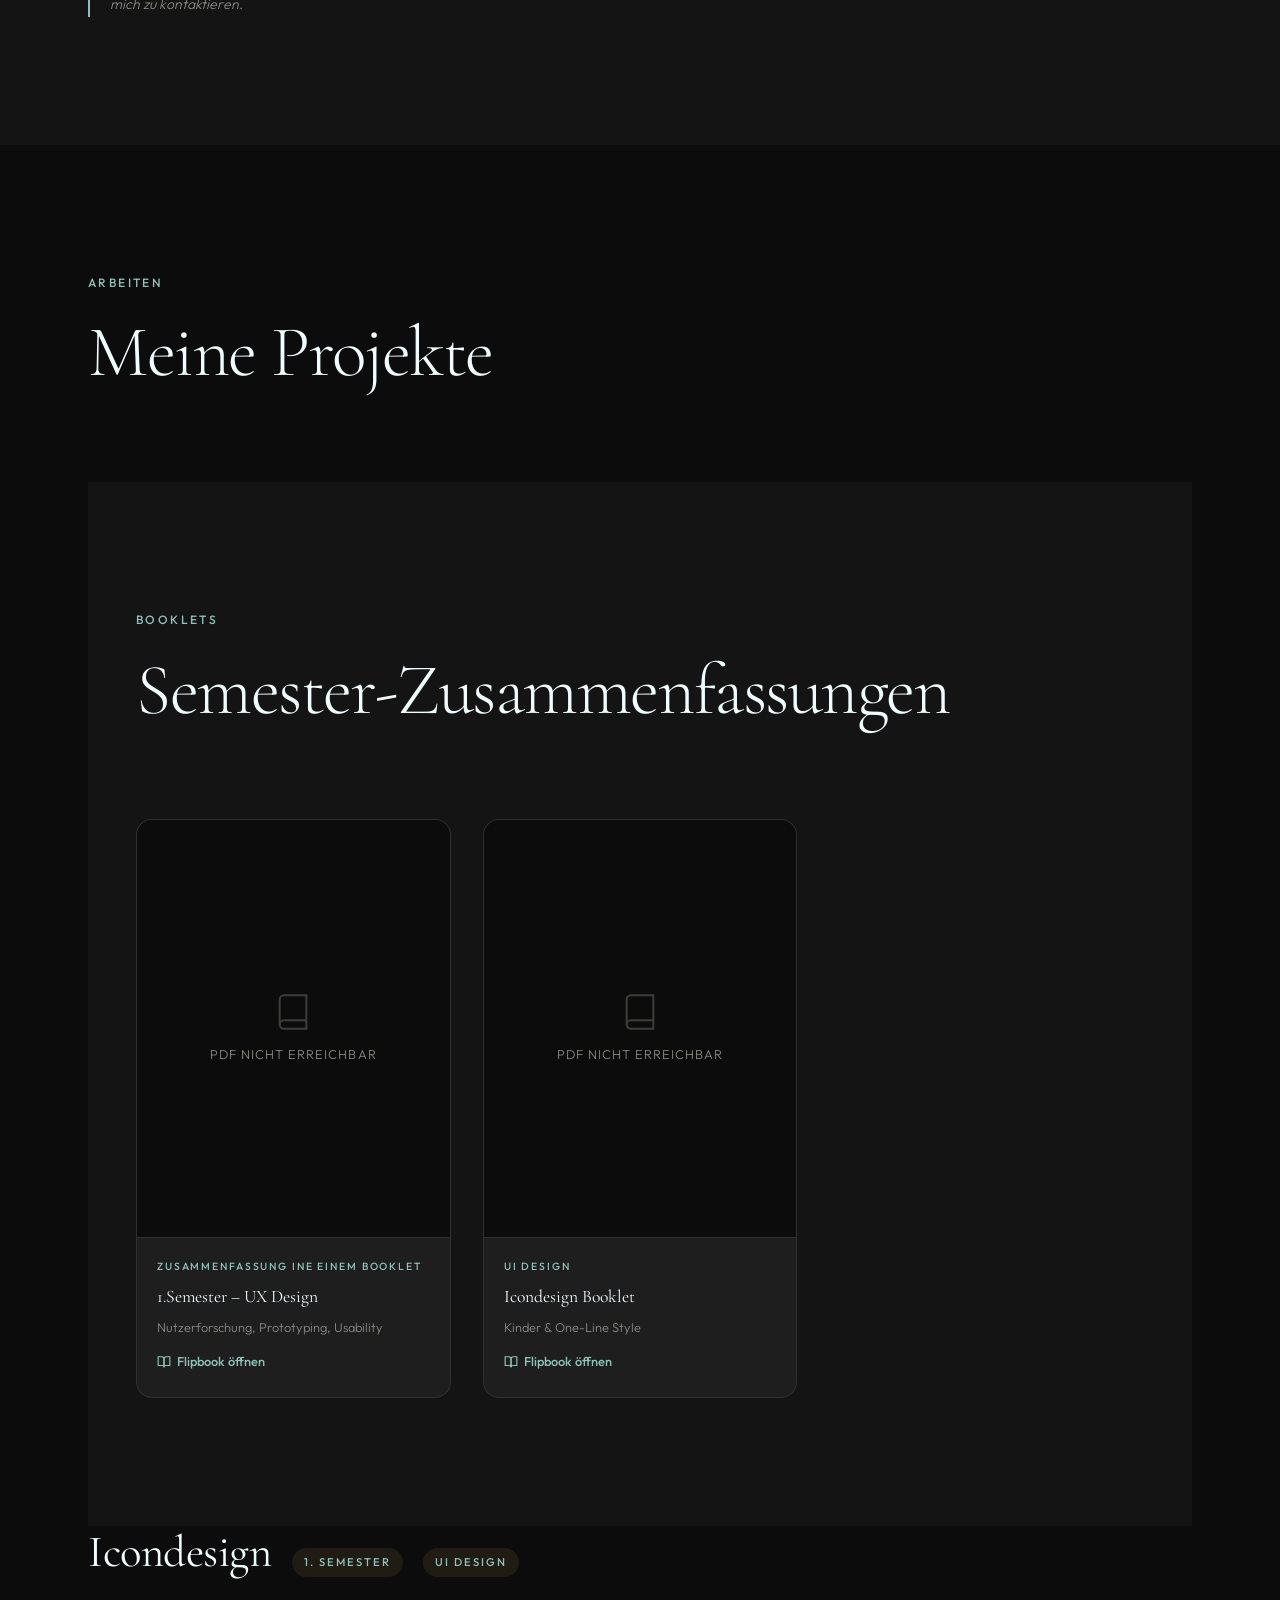
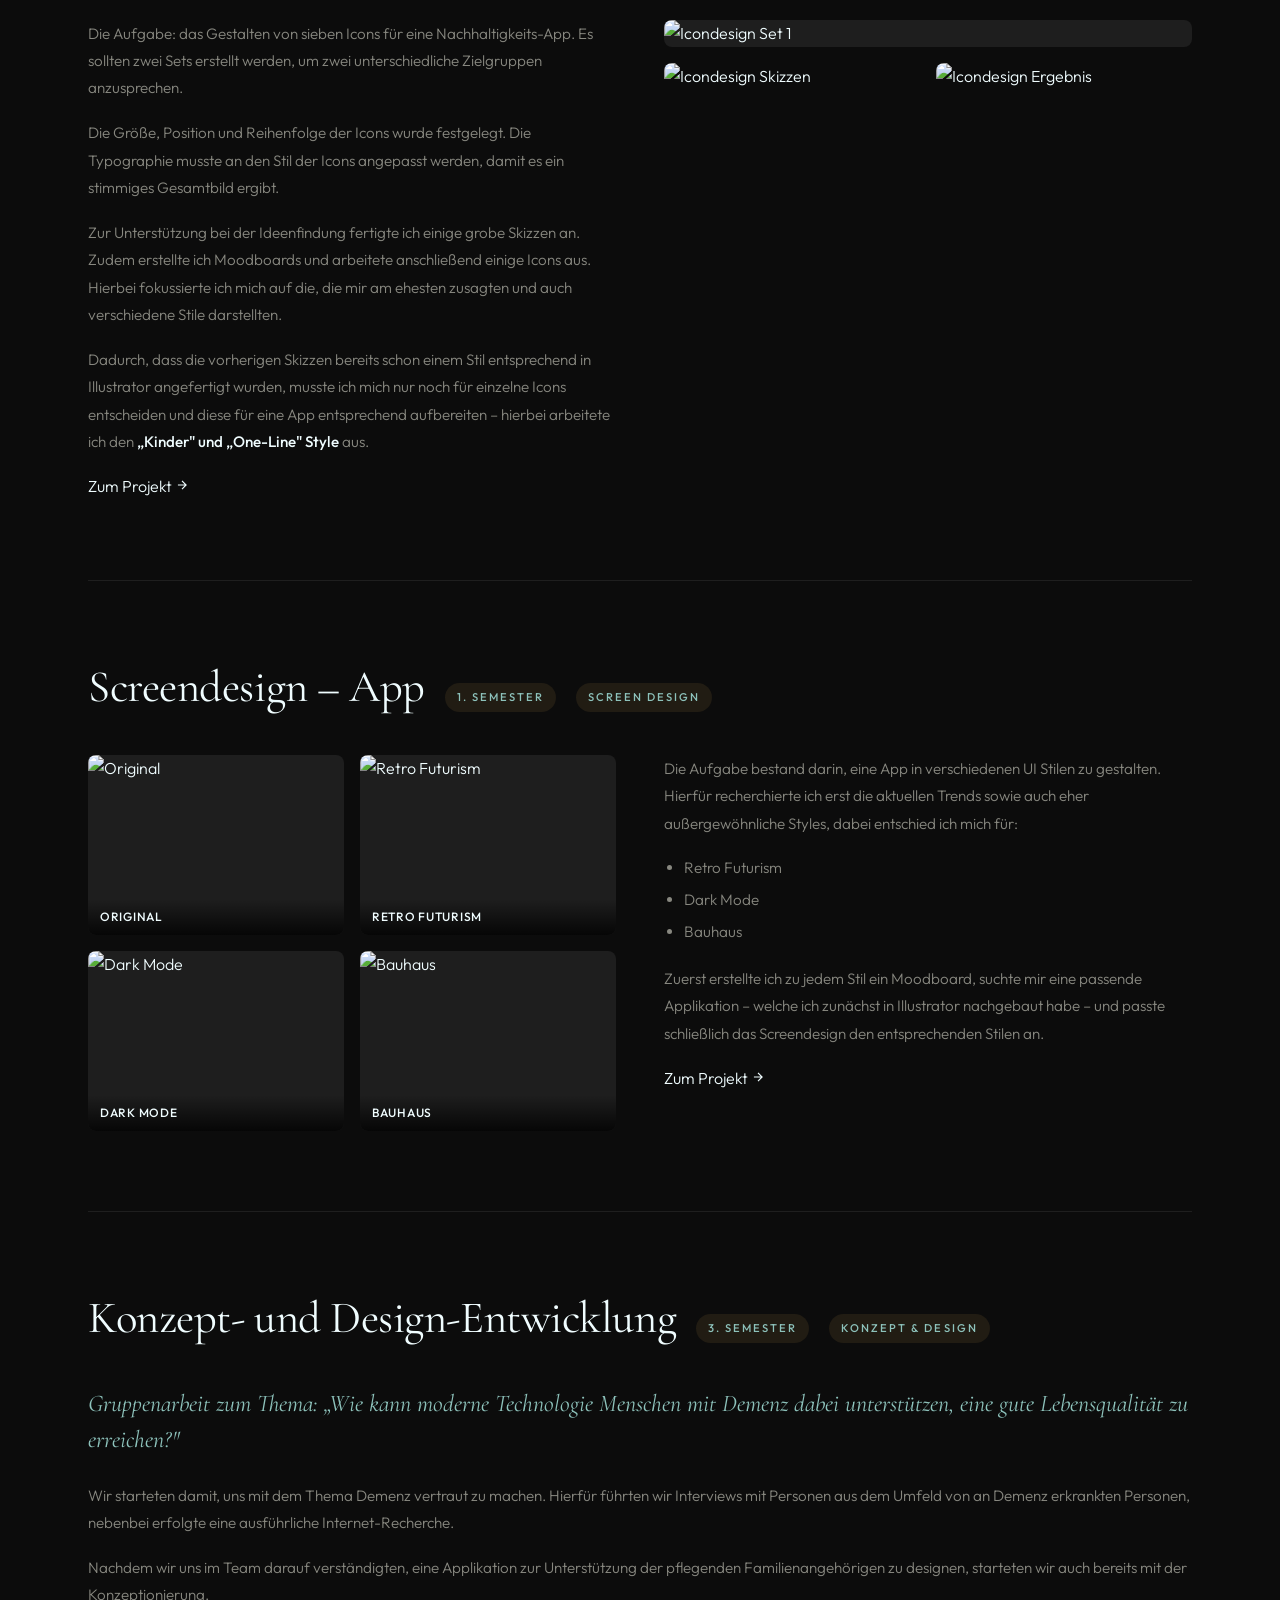
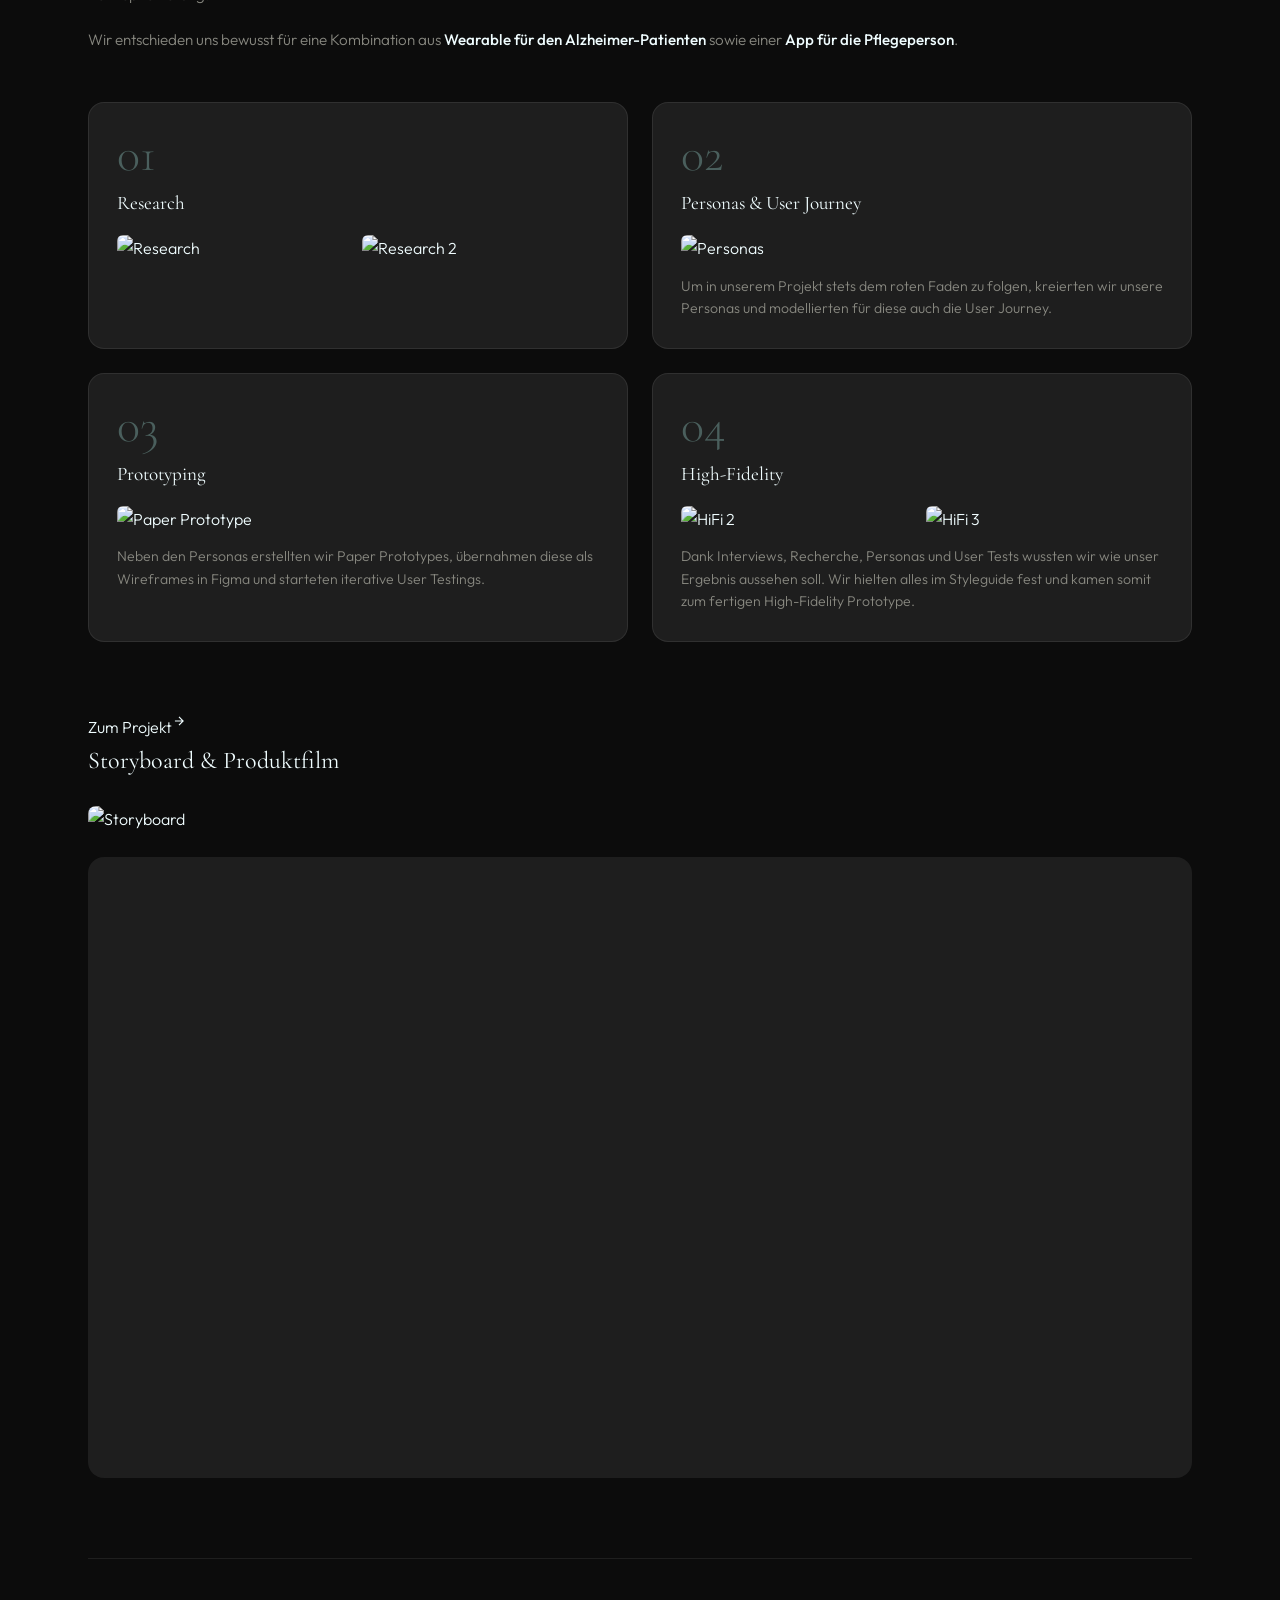
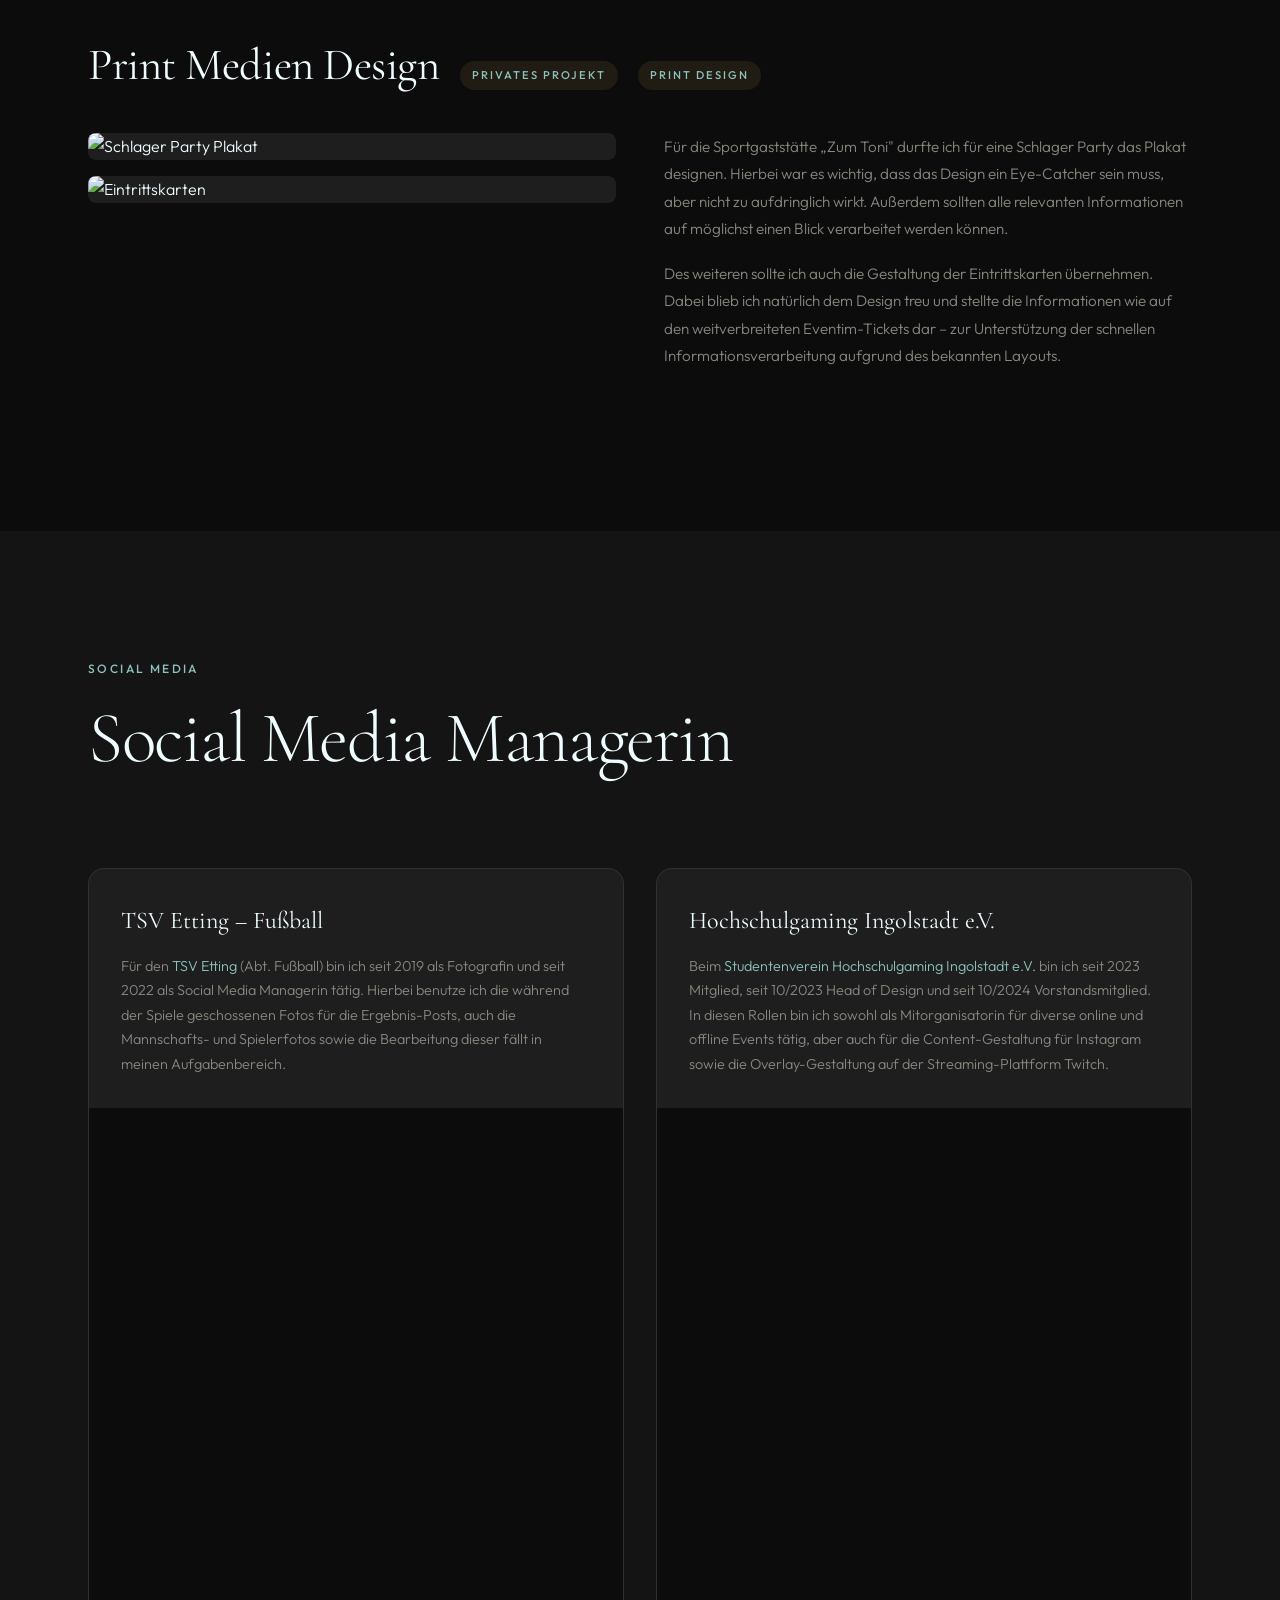
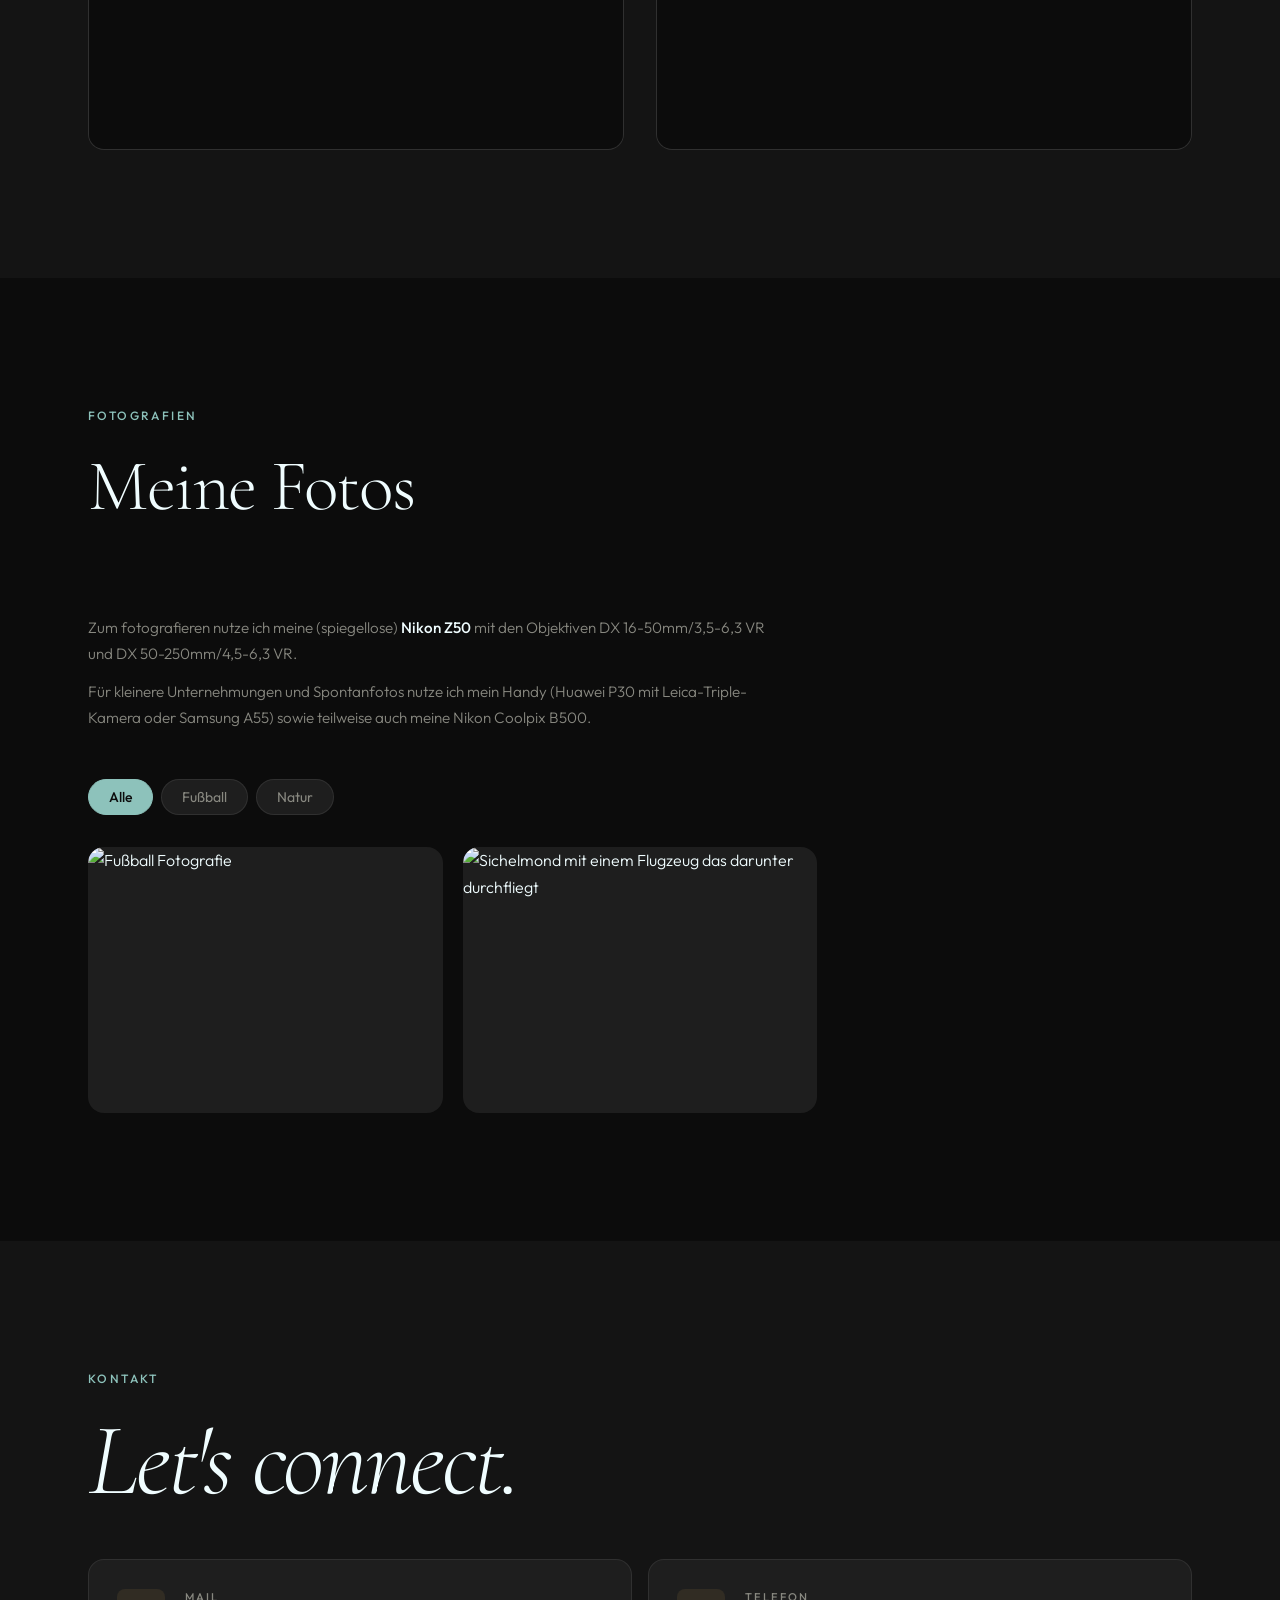
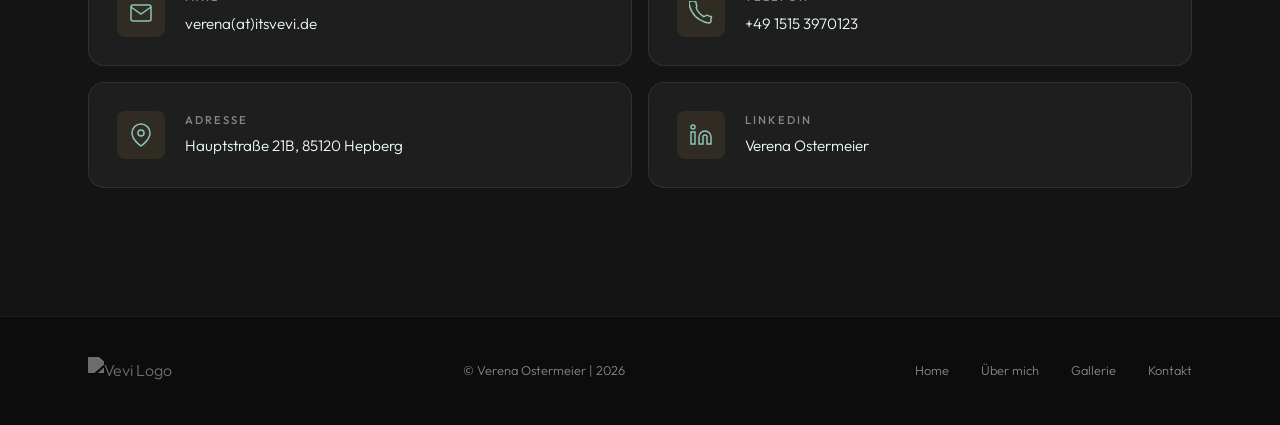
==== commit b654cd93: "Update Style" ====
--- a/index.html
+++ b/index.html
@@ -312,9 +312,9 @@
                   <img src="https://framerusercontent.com/images/qN0twfBQ9scbe0KngsSySYKJMEk.png" alt="HiFi 3" />
                 </div>
                 <p>Dank Interviews, Recherche, Personas und User Tests wussten wir wie unser Ergebnis aussehen soll. Wir hielten alles im Styleguide fest und kamen somit zum fertigen High-Fidelity Prototype.</p>
-                <a href="jyoti.html" class="project__link">Zum Projekt <svg width="14" height="14" viewBox="0 0 24 24" fill="none" stroke="currentColor" stroke-width="2"><path d="M5 12h14M12 5l7 7-7 7"/></svg></a>
-              </div>
-            </div>
+              </div>
+            </div>
+            <a href="jyoti.html" class="project__link" style="margin-top:1.5rem;display:inline-flex">Zum Projekt <svg width="14" height="14" viewBox="0 0 24 24" fill="none" stroke="currentColor" stroke-width="2"><path d="M5 12h14M12 5l7 7-7 7"/></svg></a>
             <div class="project__demenz-video">
               <h4>Storyboard &amp; Produktfilm</h4>
               <img src="https://framerusercontent.com/images/EMusmEEOECntNfeBeT5zPSofQ.jpg?scale-down-to=512" alt="Storyboard" class="storyboard-img" />
--- a/style.css
+++ b/style.css
@@ -956,7 +956,9 @@
   position: fixed;
   inset: 0;
   z-index: 1000;
-  background: rgba(0,0,0,0.95);
+  background: rgba(0,0,0,0.82);
+  backdrop-filter: blur(18px);
+  -webkit-backdrop-filter: blur(18px);
   display: flex;
   align-items: center;
   justify-content: center;
@@ -976,33 +978,57 @@
   justify-content: center;
 }
 .lightbox__content img {
-  max-width: 90vw;
-  max-height: 90vh;
+  max-width: 88vw;
+  max-height: 88vh;
   object-fit: contain;
   border-radius: var(--radius);
   transform: scale(0.9);
   transition: transform 0.3s ease;
+  box-shadow: 0 20px 60px rgba(0,0,0,0.6);
 }
 .lightbox.open .lightbox__content img { transform: scale(1); }
 .lightbox__close,
 .lightbox__prev,
 .lightbox__next {
   position: absolute;
-  background: rgba(255,255,255,0.1);
-  border: none;
-  color: white;
+  background: rgba(255,255,255,0.12);
+  border: 1px solid rgba(255,255,255,0.25);
+  color: #fff;
   cursor: pointer;
-  font-size: 1.25rem;
   display: flex; align-items: center; justify-content: center;
-  transition: background var(--transition);
+  transition: background var(--transition), transform var(--transition);
   border-radius: 50%;
 }
 .lightbox__close:hover,
 .lightbox__prev:hover,
-.lightbox__next:hover { background: rgba(255,255,255,0.2); }
-.lightbox__close { top: 1.5rem; right: 1.5rem; width: 44px; height: 44px; }
-.lightbox__prev { left: 1.5rem; top: 50%; transform: translateY(-50%); width: 52px; height: 52px; font-size: 1.75rem; }
-.lightbox__next { right: 1.5rem; top: 50%; transform: translateY(-50%); width: 52px; height: 52px; font-size: 1.75rem; }
+.lightbox__next:hover {
+  background: rgba(255,255,255,0.25);
+  transform: scale(1.1);
+}
+/* Close button — markant oben rechts */
+.lightbox__close {
+  top: 1.25rem; right: 1.25rem;
+  width: 52px; height: 52px;
+  font-size: 1.4rem;
+  font-weight: 300;
+  letter-spacing: 0;
+}
+.lightbox__prev { left: 1.25rem; top: 50%; transform: translateY(-50%); width: 52px; height: 52px; font-size: 1.75rem; }
+.lightbox__next { right: 1.25rem; top: 50%; transform: translateY(-50%); width: 52px; height: 52px; font-size: 1.75rem; }
+.lightbox__prev:hover { transform: translateY(-50%) scale(1.1); }
+.lightbox__next:hover { transform: translateY(-50%) scale(1.1); }
+
+/* Zoom-Cursor für alle klickbaren Content-Bilder */
+.project__img,
+.style-card img,
+.phase-card img,
+.phase-imgs img,
+.foto__item img,
+.storyboard-img,
+.print-img,
+.logo-img,
+.proj-img,
+.proj-style-card img { cursor: zoom-in; }
 
 /* ====================================================
    RESPONSIVE EXTRAS
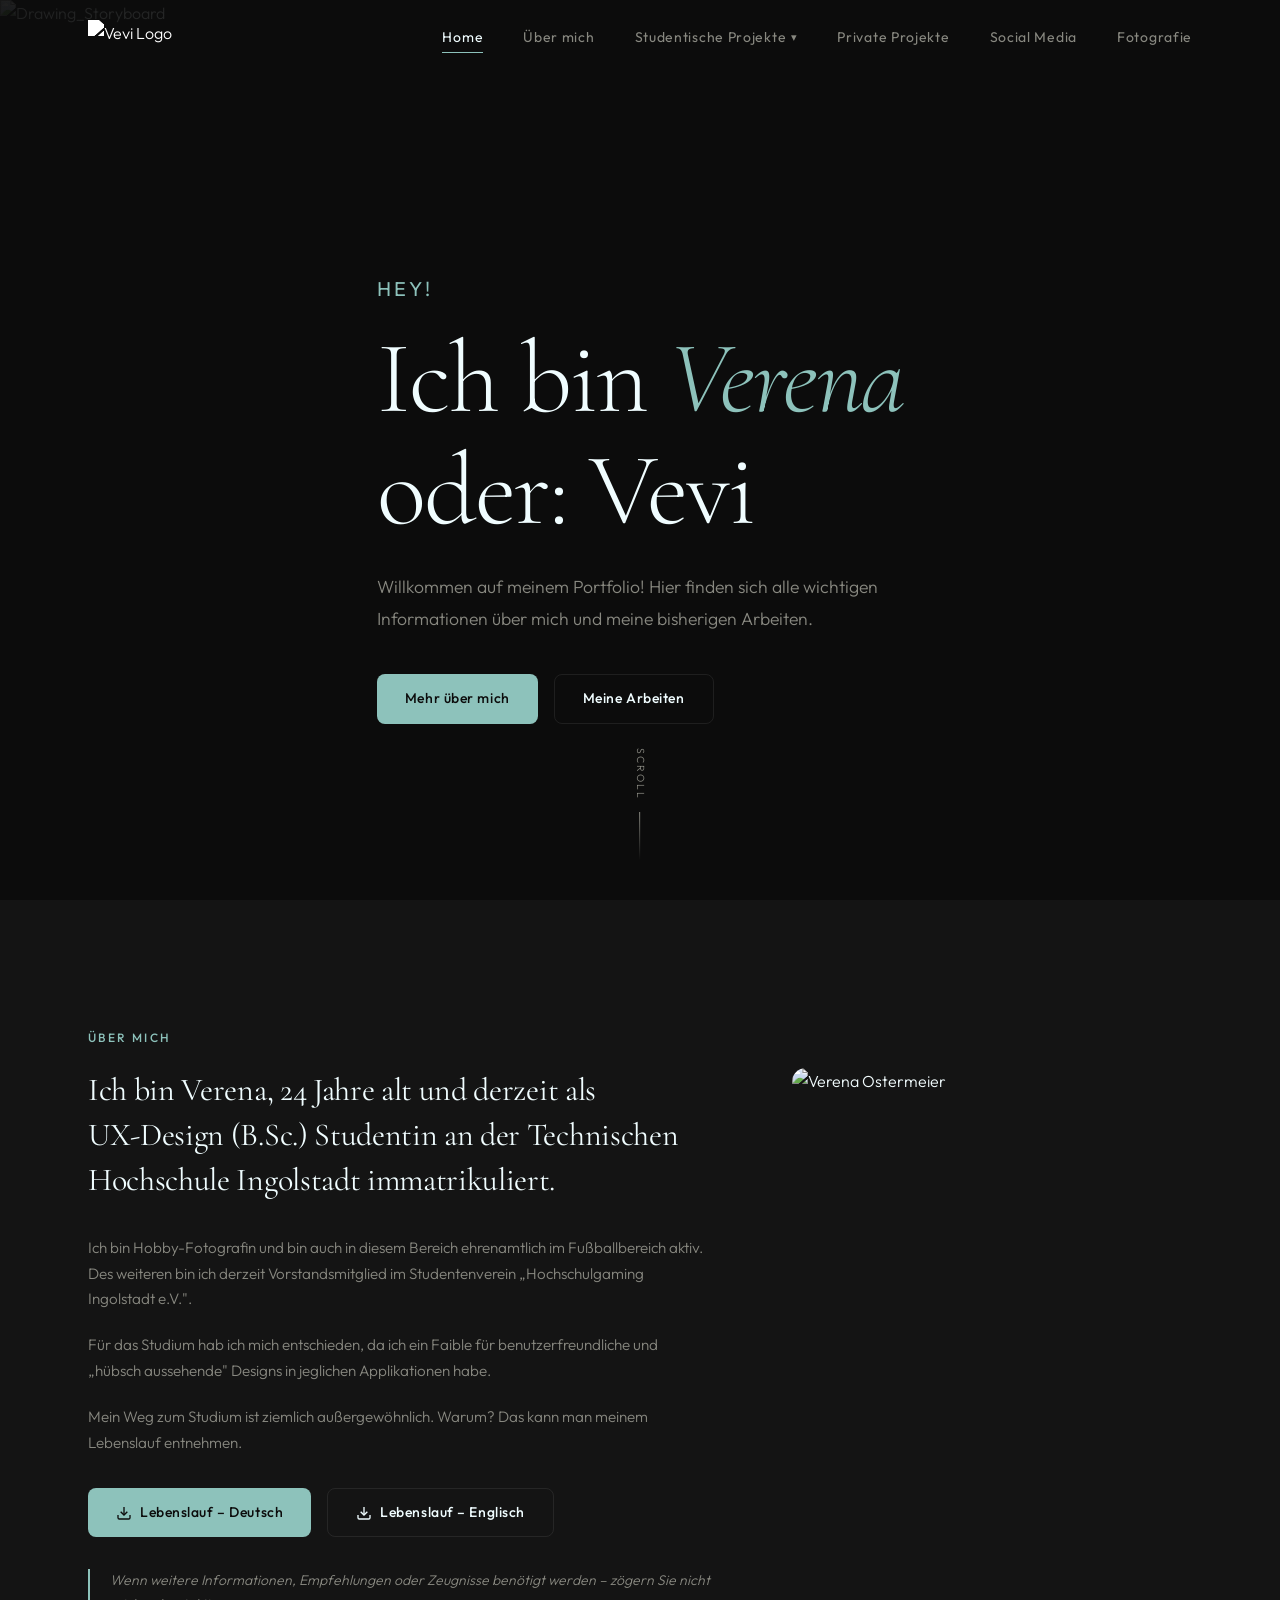
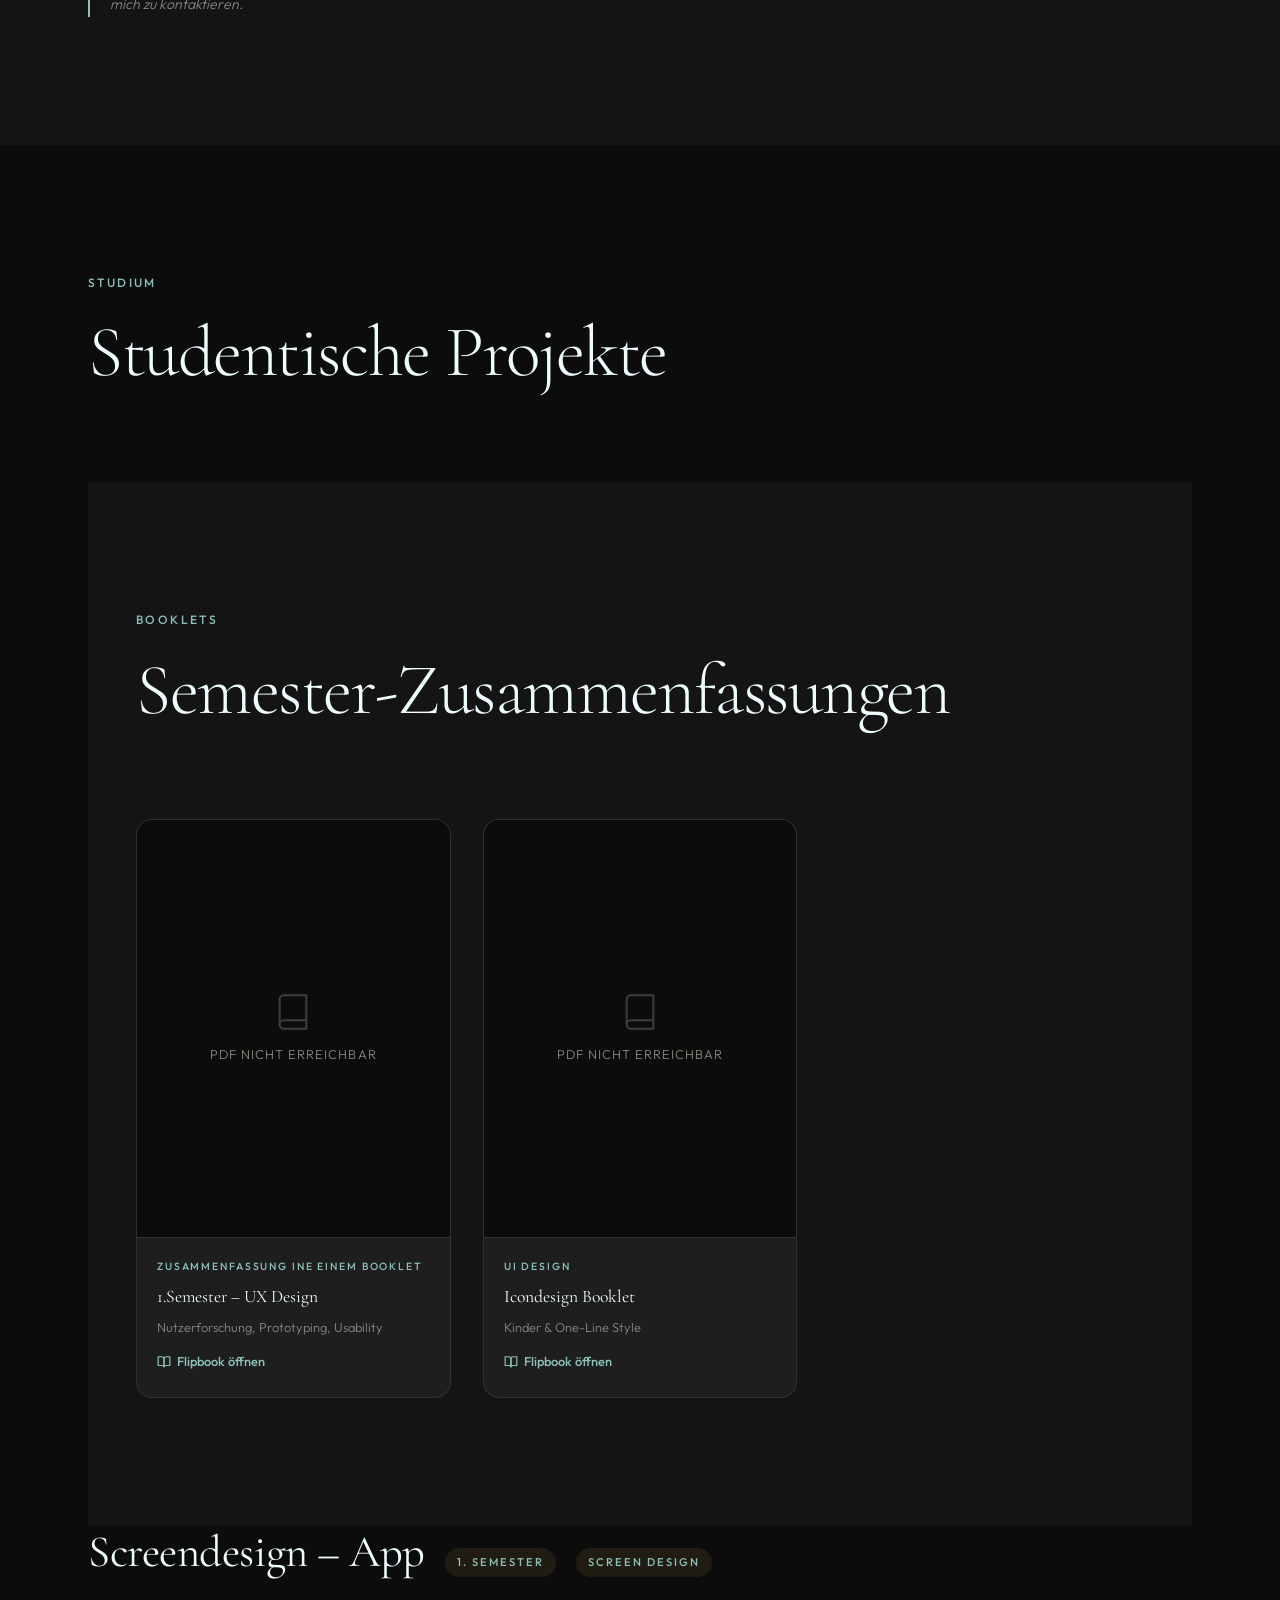
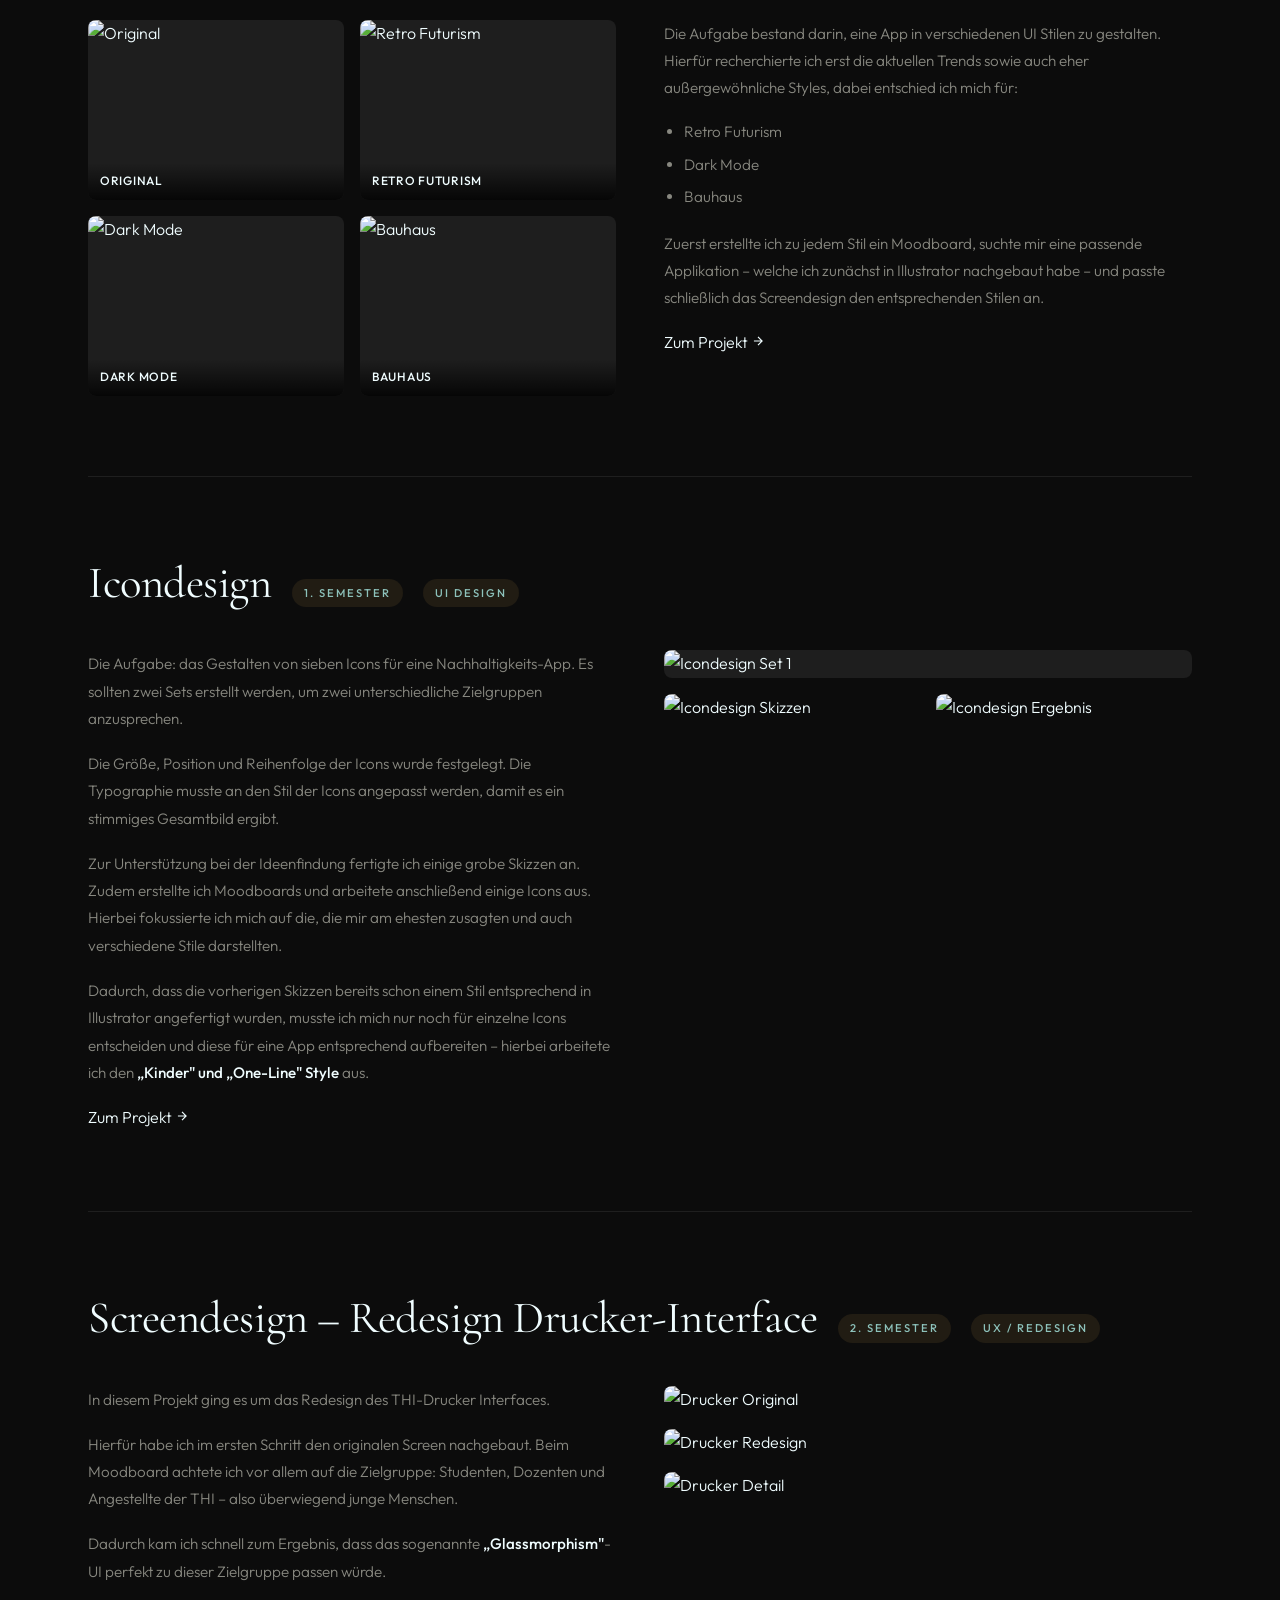
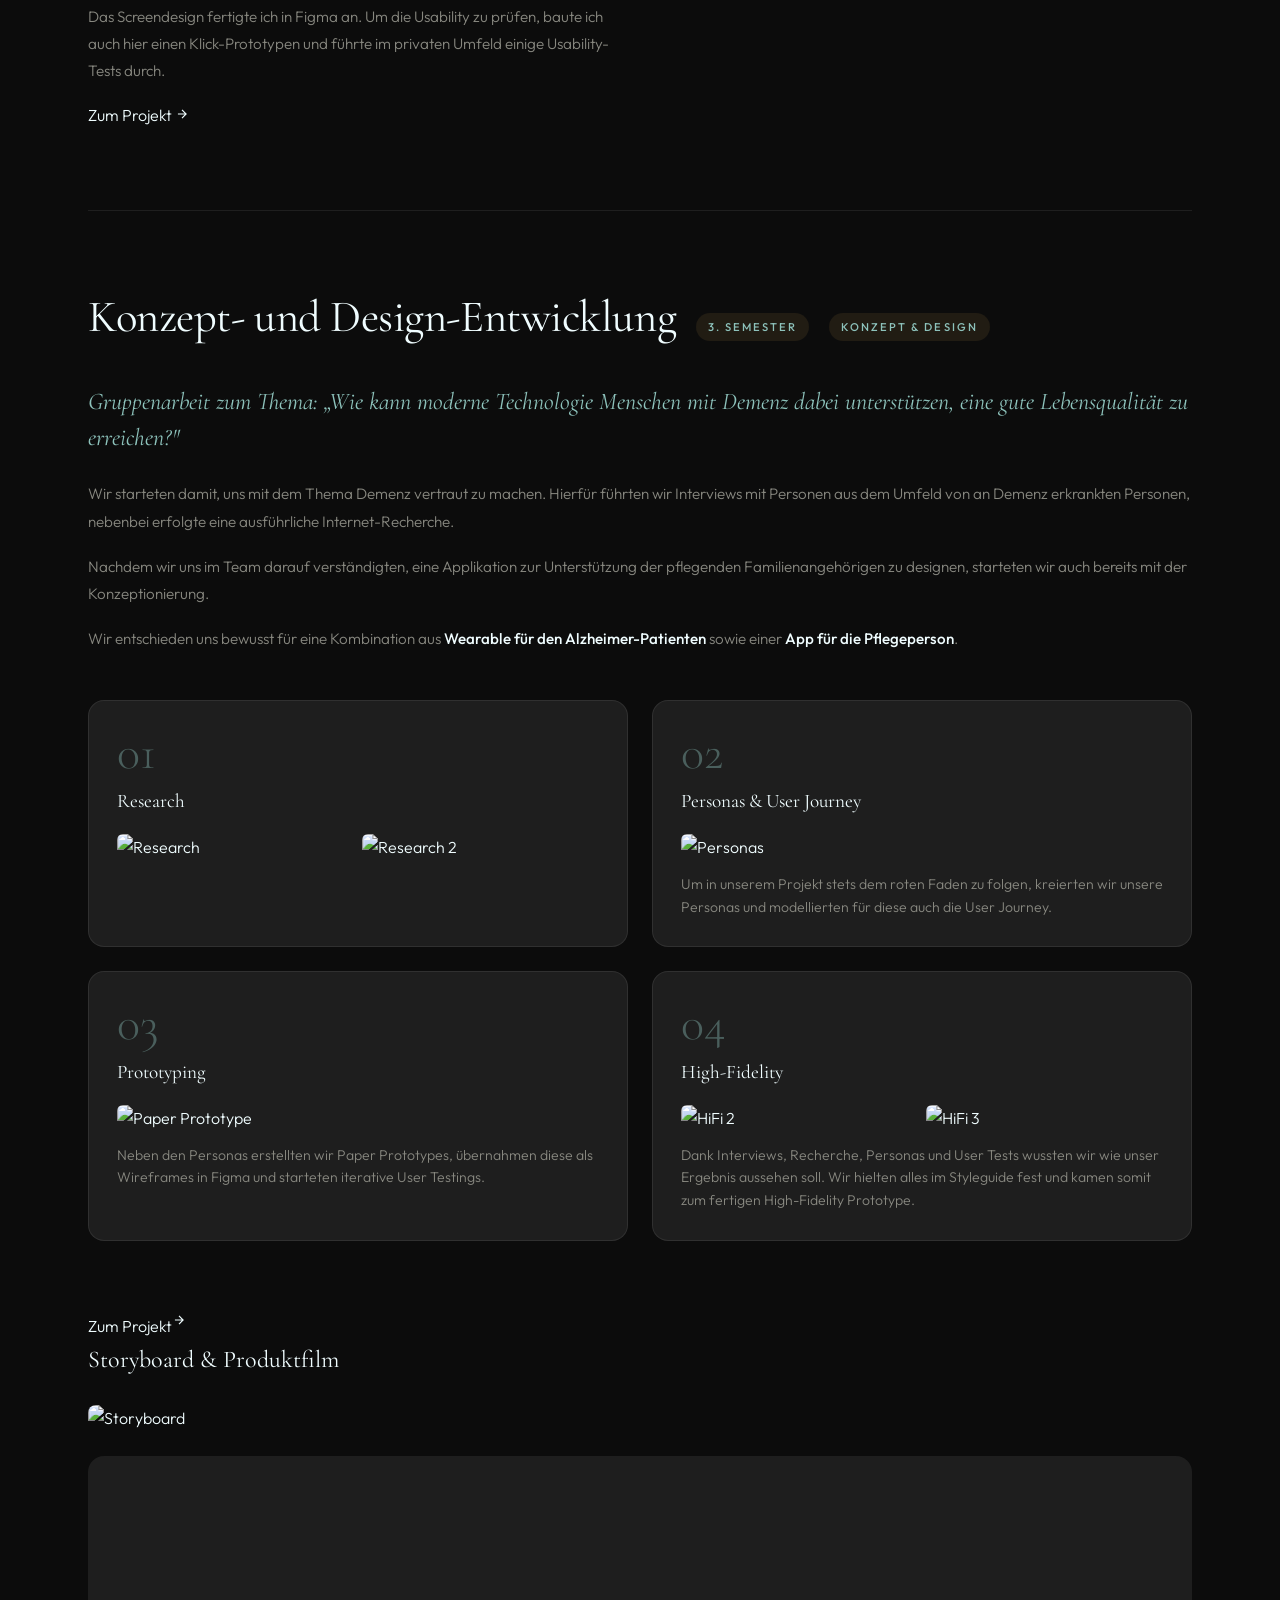
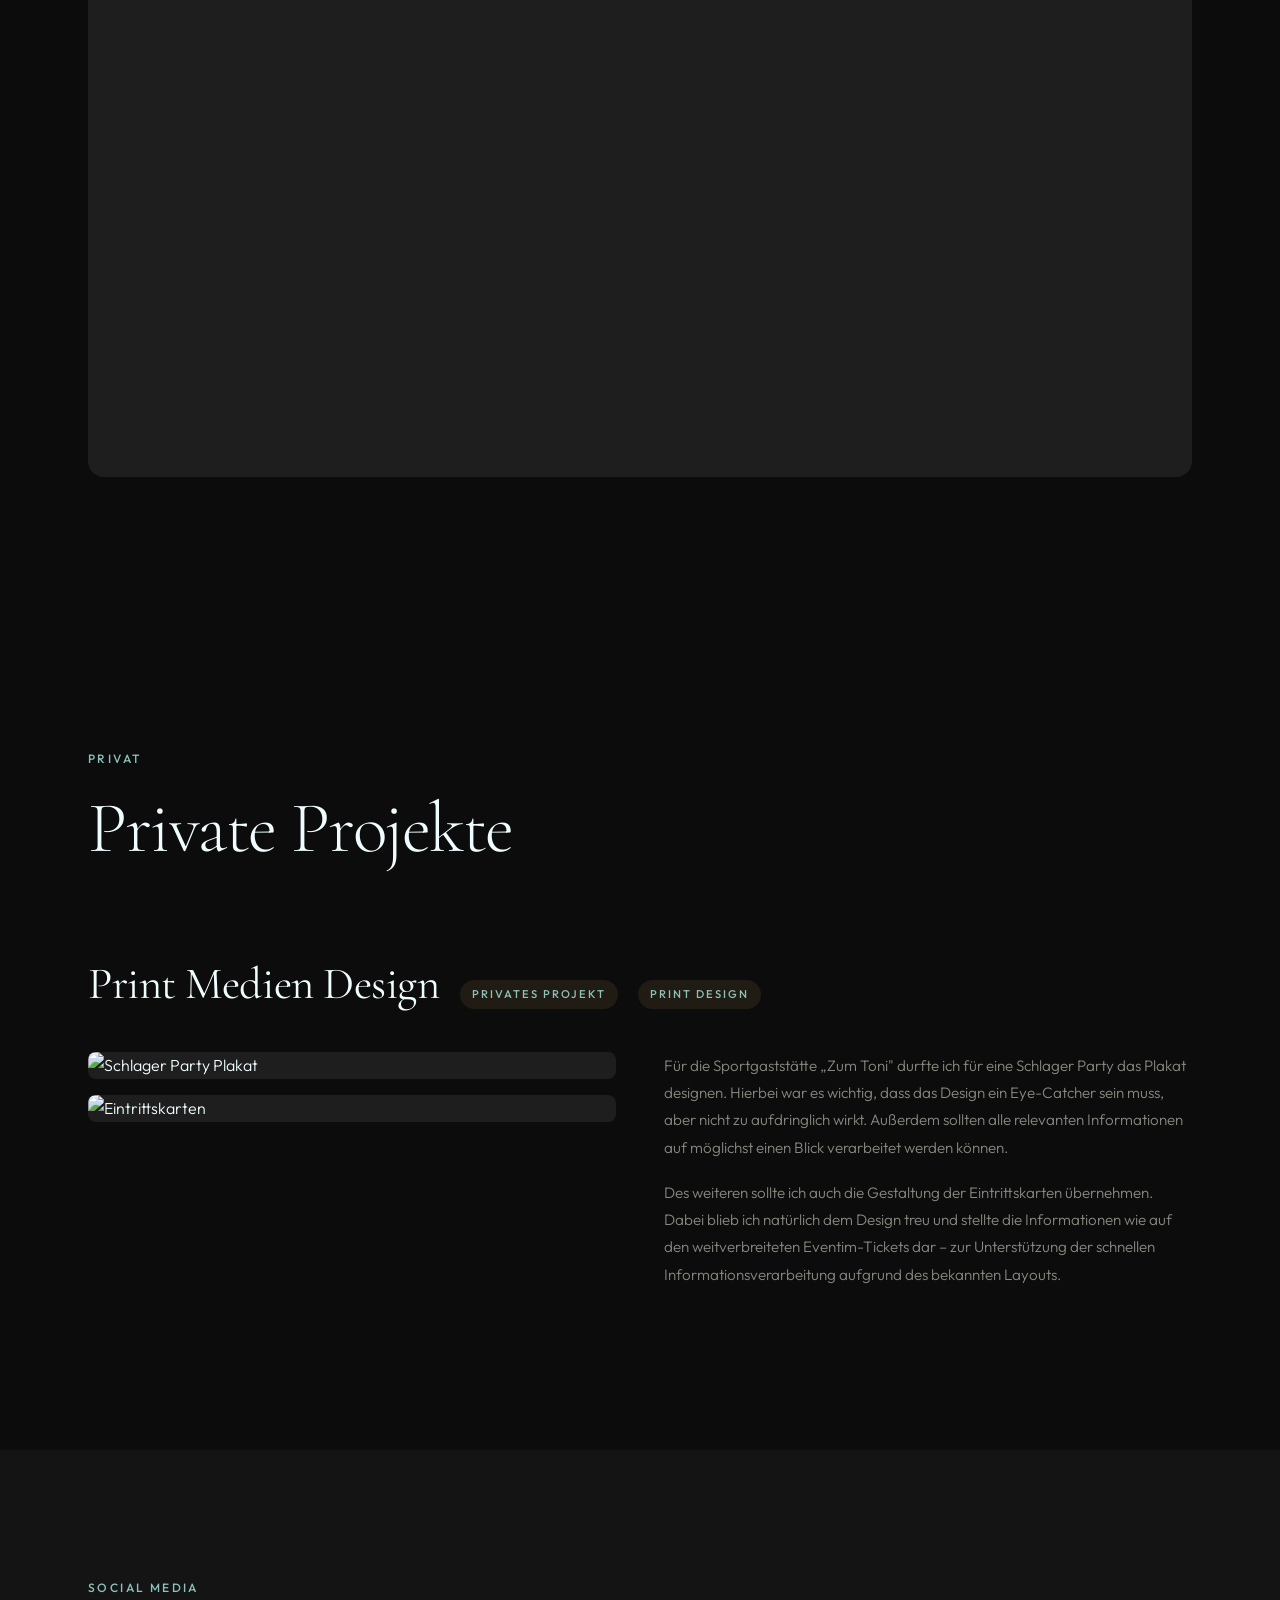
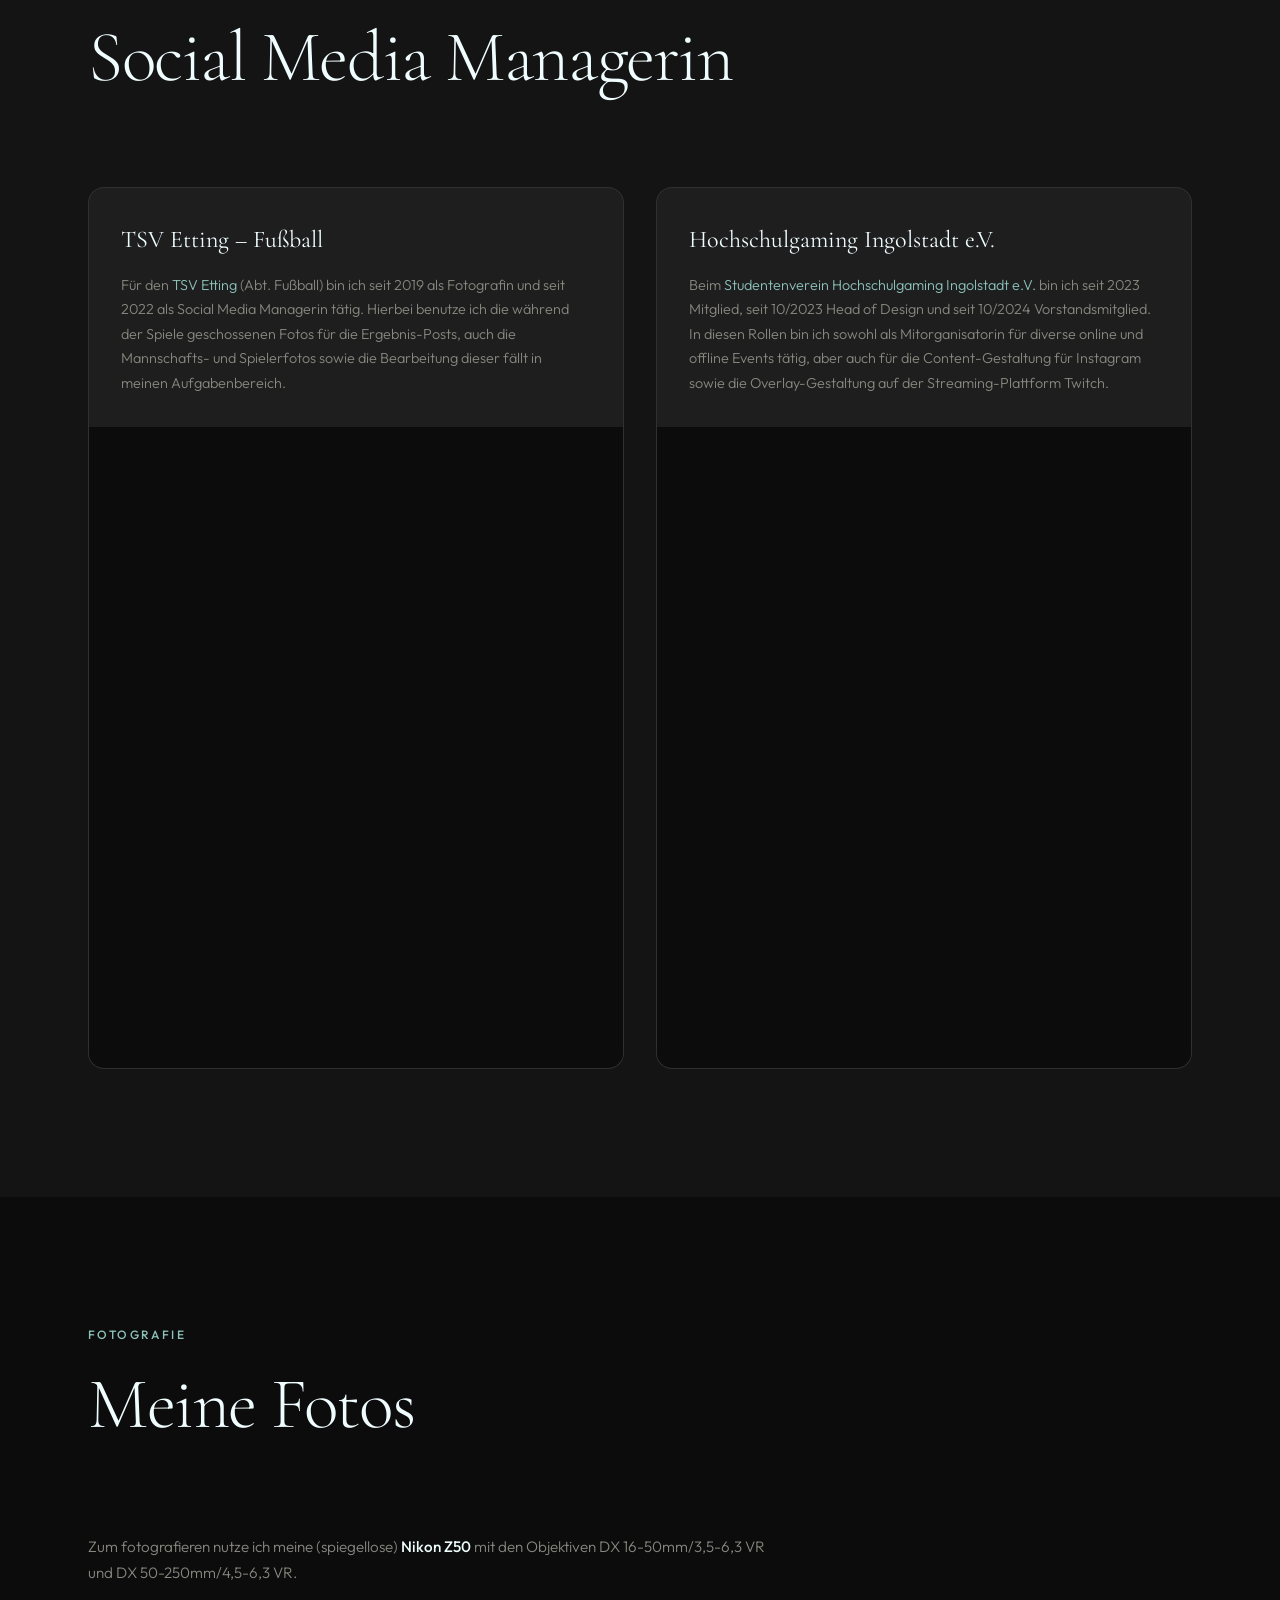
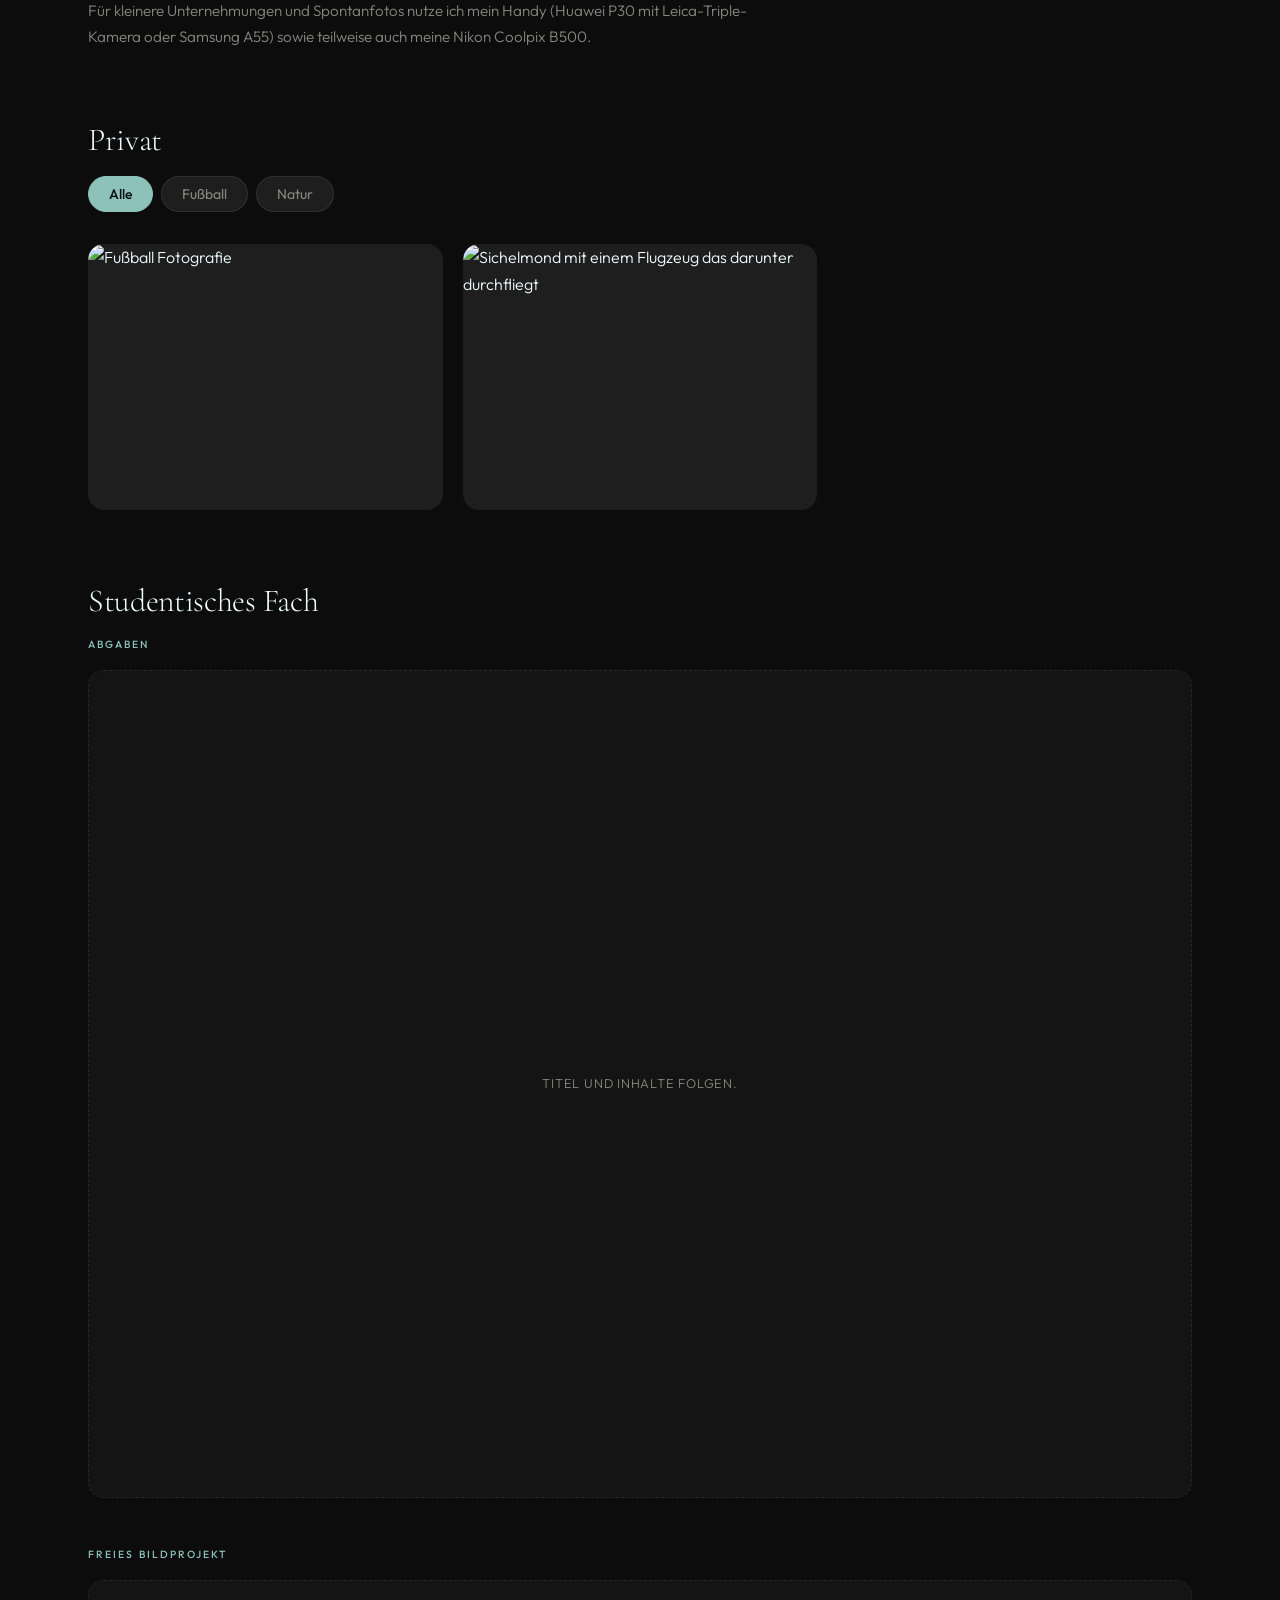
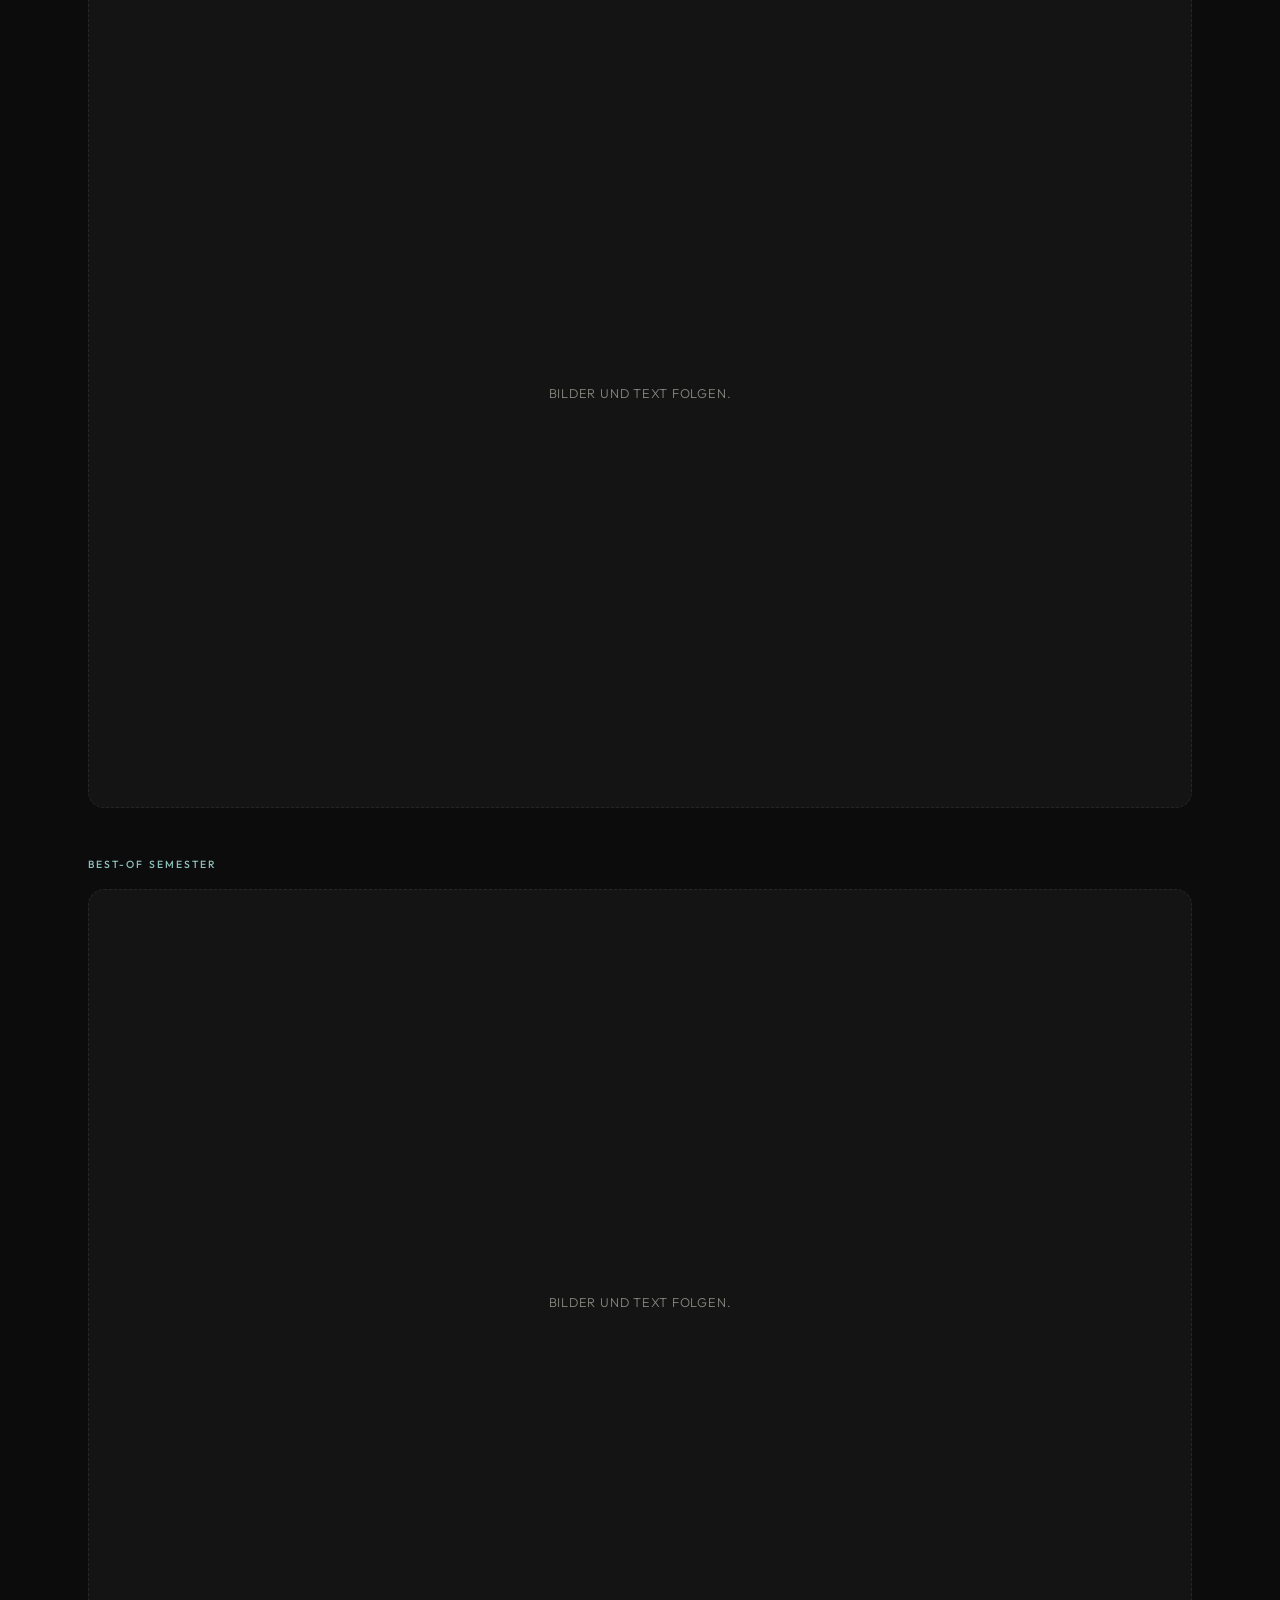
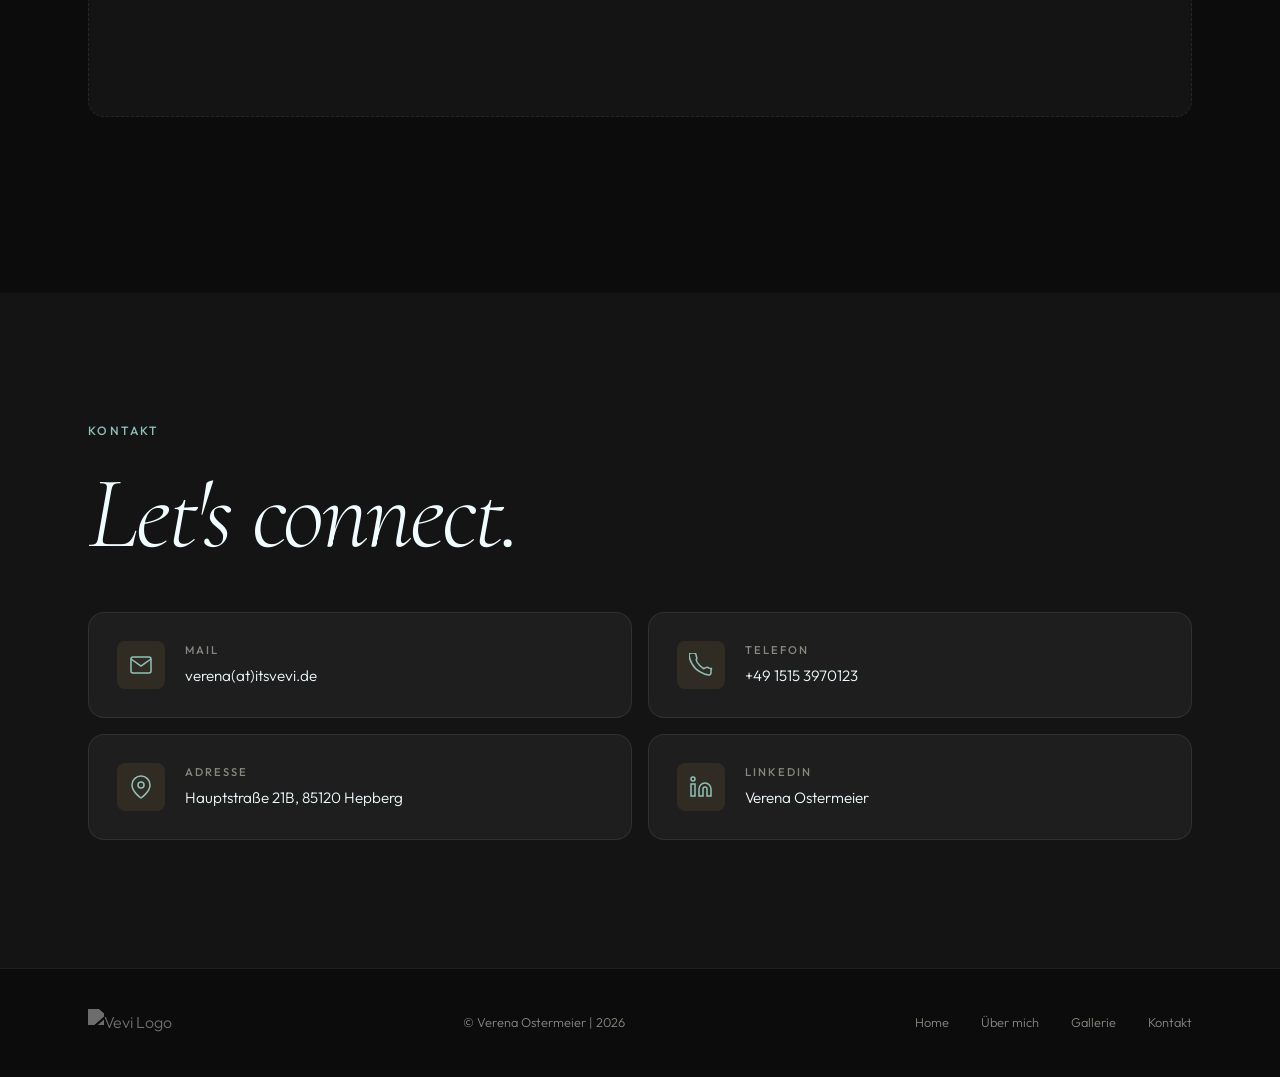
==== commit 3cb0eb42: "claude anpassungen 1. Homescreen: Wenn ich nur auf Studentische Projekte klicke, möchte ich zu dem A" ====
--- a/index.html
+++ b/index.html
@@ -29,16 +29,17 @@
         <a href="#home">Home</a>
         <a href="#about-me">Über mich</a>
         <div class="nav__dropdown">
-          <button class="nav__dropdown-toggle">Studentische Projekte <span class="nav__dropdown-arrow">▾</span></button>
+          <a href="#gallery" class="nav__dropdown-toggle">Studentische Projekte <span class="nav__dropdown-arrow">▾</span></a>
           <ul class="nav__dropdown-menu">
+            <li><a href="screendesign.html">Screendesign</a></li>
+            <li><a href="icondesign.html">Icondesign</a></li>
             <li><a href="drucker.html">Drucker</a></li>
-            <li><a href="icondesign.html">Icondesign</a></li>
-            <li><a href="jyoti.html">Jyoti</a></li>
-            <li><a href="screendesign.html">Screendesign</a></li>
+            <li><a href="jyoti.html">Konzept &amp; Design</a></li>
           </ul>
         </div>
+        <a href="#private-projekte">Private Projekte</a>
+        <a href="#social-media">Social Media</a>
         <a href="#foto">Fotografie</a>
-        <a href="#social-media">Social Media</a>
       </nav>
       <button class="nav__burger" id="burgerBtn" aria-label="Menü öffnen">
         <span></span><span></span><span></span>
@@ -55,14 +56,15 @@
       <div class="mobile-dropdown">
         <button class="mobile-link mobile-dropdown__toggle">Studentische Projekte <span class="mobile-dropdown__arrow">▾</span></button>
         <div class="mobile-dropdown__items" id="mobileSubLinks">
+          <a href="screendesign.html" class="mobile-sublink">Screendesign</a>
+          <a href="icondesign.html" class="mobile-sublink">Icondesign</a>
           <a href="drucker.html" class="mobile-sublink">Drucker</a>
-          <a href="icondesign.html" class="mobile-sublink">Icondesign</a>
-          <a href="jyoti.html" class="mobile-sublink">Jyoti</a>
-          <a href="screendesign.html" class="mobile-sublink">Screendesign</a>
-        </div>
-      </div>
+          <a href="jyoti.html" class="mobile-sublink">Konzept &amp; Design</a>
+        </div>
+      </div>
+      <a href="#private-projekte" class="mobile-link">Private Projekte</a>
+      <a href="#social-media" class="mobile-link">Social Media</a>
       <a href="#foto" class="mobile-link">Fotografie</a>
-      <a href="#social-media" class="mobile-link">Social Media</a>
     </nav>
   </div>
 
@@ -138,73 +140,37 @@
       </div>
     </section>
 
-    <!-- ===================== PROJECTS ===================== -->
+    <!-- ===================== STUDENTISCHE PROJEKTE ===================== -->
     <section class="projects section" id="gallery">
       <div class="container">
-        <div class="section-label reveal-up">Arbeiten</div>
-        <h2 class="projects__title reveal-up delay-1">Meine Projekte</h2>
-
-
-
+        <div class="section-label reveal-up">Studium</div>
+        <h2 class="projects__title reveal-up delay-1">Studentische Projekte</h2>
 
       <section class="flipbook-section section" id="booklets">
       <div class="container">
       <div class="section-label">Booklets</div>
       <h2 class="projects__title">Semester-Zusammenfassungen</h2>
       <div class="flipbook-grid">
-
         <div id="book1" data-flipbook="https://ik.imagekit.io/Vevi/Portfolio/Studium/Verena%20Ostermeier%20-%20Booklet%201.%20Semester.pdf?updatedAt=1778407117774"
            data-title="1.Semester – UX Design"
            data-tag="Zusammenfassung ine einem Booklet"
            data-desc="Nutzerforschung, Prototyping, Usability">
         </div>
-
         <div id="book2" data-flipbook="https://ik.imagekit.io/Vevi/Portfolio/Studium/03_Booklet%20-%202.%20Semester%20%20-%20komprimiert.pdf?updatedAt=1778407212193"
            data-title="Icondesign Booklet"
            data-tag="UI Design"
            data-desc="Kinder & One-Line Style">
         </div>
-
       </div>
       </div>
       </section>
 
-
-        <!-- Project 1: Icondesign -->
-        <article class="project reveal-up delay-2">
-          <div class="project__header">
-            <h3 class="project__name">Icondesign</h3>
-            <span class="project__tag">1. Semester</span>
-            <span class="project__tag">UI Design</span>
-
-          </div>
-          <div class="project__layout project__layout--left">
-            <div class="project__text">
-              <p>Die Aufgabe: das Gestalten von sieben Icons für eine Nachhaltigkeits-App. Es sollten zwei Sets erstellt werden, um zwei unterschiedliche Zielgruppen anzusprechen.</p>
-              <p>Die Größe, Position und Reihenfolge der Icons wurde festgelegt. Die Typographie musste an den Stil der Icons angepasst werden, damit es ein stimmiges Gesamtbild ergibt.</p>
-              <p>Zur Unterstützung bei der Ideenfindung fertigte ich einige grobe Skizzen an. Zudem erstellte ich Moodboards und arbeitete anschließend einige Icons aus. Hierbei fokussierte ich mich auf die, die mir am ehesten zusagten und auch verschiedene Stile darstellten.</p>
-              <p>Dadurch, dass die vorherigen Skizzen bereits schon einem Stil entsprechend in Illustrator angefertigt wurden, musste ich mich nur noch für einzelne Icons entscheiden und diese für eine App entsprechend aufbereiten – hierbei arbeitete ich den <strong>„Kinder" und „One-Line" Style</strong> aus.</p>
-              <a href="icondesign.html" class="project__link">Zum Projekt <svg width="14" height="14" viewBox="0 0 24 24" fill="none" stroke="currentColor" stroke-width="2"><path d="M5 12h14M12 5l7 7-7 7"/></svg></a>
-            </div>
-            <div class="project__images">
-              <img src="https://framerusercontent.com/images/oWOzizxAvUJmtJ6ehSknXmC59o.png?scale-down-to=1024" alt="Icondesign Set 1" class="project__img project__img--main" />
-              <div class="project__img-row">
-                <img src="https://framerusercontent.com/images/1HEl3Y6gznwkYhzArRQk1Dr4dk.png?scale-down-to=512" alt="Icondesign Skizzen" class="project__img" />
-                <img src="https://framerusercontent.com/images/lc72TYgTUvbFzoRnFEGta3F9ryM.png" alt="Icondesign Ergebnis" class="project__img" />
-              </div>
-            </div>
-          </div>
-        </article>
-
-        <div class="project-divider"></div>
-
-        <!-- Project 2: Screendesign App -->
+        <!-- Projekt 1: Screendesign App -->
         <article class="project reveal-up delay-1">
           <div class="project__header">
             <h3 class="project__name">Screendesign – App</h3>
             <span class="project__tag">1. Semester</span>
             <span class="project__tag">Screen Design</span>
-
           </div>
           <div class="project__layout project__layout--right">
             <div class="project__images">
@@ -242,7 +208,34 @@
 
         <div class="project-divider"></div>
 
-        <!-- Project 3: Drucker Redesign
+        <!-- Projekt 2: Icondesign -->
+        <article class="project reveal-up delay-2">
+          <div class="project__header">
+            <h3 class="project__name">Icondesign</h3>
+            <span class="project__tag">1. Semester</span>
+            <span class="project__tag">UI Design</span>
+          </div>
+          <div class="project__layout project__layout--left">
+            <div class="project__text">
+              <p>Die Aufgabe: das Gestalten von sieben Icons für eine Nachhaltigkeits-App. Es sollten zwei Sets erstellt werden, um zwei unterschiedliche Zielgruppen anzusprechen.</p>
+              <p>Die Größe, Position und Reihenfolge der Icons wurde festgelegt. Die Typographie musste an den Stil der Icons angepasst werden, damit es ein stimmiges Gesamtbild ergibt.</p>
+              <p>Zur Unterstützung bei der Ideenfindung fertigte ich einige grobe Skizzen an. Zudem erstellte ich Moodboards und arbeitete anschließend einige Icons aus. Hierbei fokussierte ich mich auf die, die mir am ehesten zusagten und auch verschiedene Stile darstellten.</p>
+              <p>Dadurch, dass die vorherigen Skizzen bereits schon einem Stil entsprechend in Illustrator angefertigt wurden, musste ich mich nur noch für einzelne Icons entscheiden und diese für eine App entsprechend aufbereiten – hierbei arbeitete ich den <strong>„Kinder" und „One-Line" Style</strong> aus.</p>
+              <a href="icondesign.html" class="project__link">Zum Projekt <svg width="14" height="14" viewBox="0 0 24 24" fill="none" stroke="currentColor" stroke-width="2"><path d="M5 12h14M12 5l7 7-7 7"/></svg></a>
+            </div>
+            <div class="project__images">
+              <img src="https://framerusercontent.com/images/oWOzizxAvUJmtJ6ehSknXmC59o.png?scale-down-to=1024" alt="Icondesign Set 1" class="project__img project__img--main" />
+              <div class="project__img-row">
+                <img src="https://framerusercontent.com/images/1HEl3Y6gznwkYhzArRQk1Dr4dk.png?scale-down-to=512" alt="Icondesign Skizzen" class="project__img" />
+                <img src="https://framerusercontent.com/images/lc72TYgTUvbFzoRnFEGta3F9ryM.png" alt="Icondesign Ergebnis" class="project__img" />
+              </div>
+            </div>
+          </div>
+        </article>
+
+        <div class="project-divider"></div>
+
+        <!-- Projekt 3: Drucker Redesign -->
         <article class="project reveal-up delay-2">
           <div class="project__header">
             <h3 class="project__name">Screendesign – Redesign Drucker-Interface</h3>
@@ -255,6 +248,7 @@
               <p>Hierfür habe ich im ersten Schritt den originalen Screen nachgebaut. Beim Moodboard achtete ich vor allem auf die Zielgruppe: Studenten, Dozenten und Angestellte der THI – also überwiegend junge Menschen.</p>
               <p>Dadurch kam ich schnell zum Ergebnis, dass das sogenannte <strong>„Glassmorphism"</strong>-UI perfekt zu dieser Zielgruppe passen würde.</p>
               <p>Das Screendesign fertigte ich in Figma an. Um die Usability zu prüfen, baute ich auch hier einen Klick-Prototypen und führte im privaten Umfeld einige Usability-Tests durch.</p>
+              <a href="drucker.html" class="project__link">Zum Projekt <svg width="14" height="14" viewBox="0 0 24 24" fill="none" stroke="currentColor" stroke-width="2"><path d="M5 12h14M12 5l7 7-7 7"/></svg></a>
             </div>
             <div class="project__images">
               <img src="https://framerusercontent.com/images/Vj8TJgHLZL3if17ZJDfd6o3kIw.png?scale-down-to=512" alt="Drucker Original" class="project__img" />
@@ -265,13 +259,13 @@
         </article>
 
         <div class="project-divider"></div>
-      -->
-        <!-- Project 4: Demenz / Jyoti -->
+
+        <!-- Projekt 4: Konzept & Design (Jyoti) -->
         <article class="project reveal-up delay-1">
           <div class="project__header">
             <h3 class="project__name">Konzept- und Design-Entwicklung</h3>
             <span class="project__tag">3. Semester</span>
-            <span class="project__tag">Konzept & Design</span>
+            <span class="project__tag">Konzept &amp; Design</span>
           </div>
           <div class="project__demenz">
             <div class="project__demenz-intro">
@@ -331,33 +325,16 @@
           </div>
         </article>
 
-        <div class="project-divider"></div>
-
-        <!--
-
-         Project 5: Logodesign 
-        <article class="project reveal-up delay-2">
-          <div class="project__header">
-            <span class="project__tag">Logo Design</span>
-            <h3 class="project__name">Logodesign</h3>
-          </div>
-          <div class="project__layout project__layout--left">
-            <div class="project__text">
-              <p>Für einen regionalen Agrar- und Kommunalservice durfte ich ein Logo nach den Vorstellungen des Kunden designen.</p>
-              <p>Der Wunsch war es, ein sehr dezentes Logo zu haben, das weder zu verspielt noch zu langweilig wirkt. Außerdem wurden mindestens zwei Varianten benötigt, um sowohl ein länglicheres Logo für E-Mail-Signaturen nutzen zu können als auch ein quadratisches für Print-Werbemittel.</p>
-            </div>
-            <div class="project__images">
-              <img src="https://framerusercontent.com/images/tsB6xbm8bFI08MAqBSiePB4muwM.png?scale-down-to=4096" alt="Logo Variante 1" class="project__img logo-img" />
-              <img src="https://framerusercontent.com/images/RryA4TdY3PA9TUHRmcmJ8JxDXFU.png?scale-down-to=4096" alt="Logo Variante 2" class="project__img logo-img" />
-            </div>
-          </div>
-        </article>
-
-        <div class="project-divider"></div>
-
-        -->
-
-        <!-- Project 6: Print Media -->
+      </div>
+    </section>
+
+    <!-- ===================== PRIVATE PROJEKTE ===================== -->
+    <section class="projects section" id="private-projekte">
+      <div class="container">
+        <div class="section-label reveal-up">Privat</div>
+        <h2 class="projects__title reveal-up delay-1">Private Projekte</h2>
+
+        <!-- Print Medien Design -->
         <article class="project reveal-up delay-1">
           <div class="project__header">
             <h3 class="project__name">Print Medien Design</h3>
@@ -424,32 +401,57 @@
     <!-- ===================== FOTOGRAFIE ===================== -->
     <section class="foto section" id="foto">
       <div class="container">
-        <div class="section-label reveal-up">Fotografien</div>
+        <div class="section-label reveal-up">Fotografie</div>
         <h2 class="projects__title reveal-up delay-1">Meine Fotos</h2>
         <div class="foto__intro reveal-up delay-2">
           <p>Zum fotografieren nutze ich meine (spiegellose) <strong>Nikon Z50</strong> mit den Objektiven DX 16-50mm/3,5-6,3 VR und DX 50-250mm/4,5-6,3 VR.</p>
           <p>Für kleinere Unternehmungen und Spontanfotos nutze ich mein Handy (Huawei P30 mit Leica-Triple-Kamera oder Samsung A55) sowie teilweise auch meine Nikon Coolpix B500.</p>
-        
-        </div>
-        <div class="foto__tabs reveal-up delay-3">
-          <button class="tab-btn tab-btn--active" data-tab="all">Alle</button>
-          <button class="tab-btn" data-tab="fussball">Fußball</button>
-          <button class="tab-btn" data-tab="natur">Natur</button>
-        </div>
-        <div class="foto__gallery" id="gallery-grid">
-          <figure class="foto__item" data-category="fussball">
-            <img src="https://framerusercontent.com/images/7o8OCvcTySdyxfrKg6OH2VZIlQo.jpeg?scale-down-to=2048" alt="Fußball Fotografie" loading="lazy" />
-            <figcaption>Fußball</figcaption>
-          </figure>
-          <figure class="foto__item" data-category="natur">
-            <img src="https://ik.imagekit.io/Vevi/Portfolio/Nature/DSC_8321-min.JPG?updatedAt=1778406703692" alt="Sichelmond mit einem Flugzeug das darunter durchfliegt" loading="lazy" />
-            <figcaption>Natur</figcaption>
-            <img src="https://ik.imagekit.io/Vevi/Portfolio/Nature/WhatsApp%20Image%202025-03-12%20at%2012.58.45.jpeg?updatedAt=1778406703766" alt="Astbergsee mit einer Bank im Vordergrund auf welcher Lieblingsplatz geschrieben steht." loading="lazy" />
-            <figcaption>Astbergsee mit Lieblingsplatzl</figcaption>
-            <img src="https://ik.imagekit.io/Vevi/Portfolio/Nature/WhatsApp%20Image%202025-03-12%20at%2012.58.44.jpeg?updatedAt=1778406703562" alt="Astbergsee mit dem Wilden Kaiser im Hintergrund" loading="lazy" />
-            <figcaption>Astbergsee mit Spiegelung des Wilden Kaisers</figcaption>
-          </figure>
-        </div>
+        </div>
+
+        <!-- PRIVAT -->
+        <div class="foto__sub-section reveal-up delay-2">
+          <h3 class="foto__sub-title">Privat</h3>
+          <div class="foto__tabs">
+            <button class="tab-btn tab-btn--active" data-tab="all">Alle</button>
+            <button class="tab-btn" data-tab="fussball">Fußball</button>
+            <button class="tab-btn" data-tab="natur">Natur</button>
+          </div>
+          <div class="foto__gallery" id="gallery-grid">
+            <figure class="foto__item" data-category="fussball">
+              <img src="https://framerusercontent.com/images/7o8OCvcTySdyxfrKg6OH2VZIlQo.jpeg?scale-down-to=2048" alt="Fußball Fotografie" loading="lazy" />
+              <figcaption>Fußball</figcaption>
+            </figure>
+            <figure class="foto__item" data-category="natur">
+              <img src="https://ik.imagekit.io/Vevi/Portfolio/Nature/DSC_8321-min.JPG?updatedAt=1778406703692" alt="Sichelmond mit einem Flugzeug das darunter durchfliegt" loading="lazy" />
+              <figcaption>Natur</figcaption>
+              <img src="https://ik.imagekit.io/Vevi/Portfolio/Nature/WhatsApp%20Image%202025-03-12%20at%2012.58.45.jpeg?updatedAt=1778406703766" alt="Astbergsee mit einer Bank im Vordergrund auf welcher Lieblingsplatz geschrieben steht." loading="lazy" />
+              <figcaption>Astbergsee mit Lieblingsplatzl</figcaption>
+              <img src="https://ik.imagekit.io/Vevi/Portfolio/Nature/WhatsApp%20Image%202025-03-12%20at%2012.58.44.jpeg?updatedAt=1778406703562" alt="Astbergsee mit dem Wilden Kaiser im Hintergrund" loading="lazy" />
+              <figcaption>Astbergsee mit Spiegelung des Wilden Kaisers</figcaption>
+            </figure>
+          </div>
+        </div>
+
+        <!-- STUDENTISCHES FACH -->
+        <div class="foto__sub-section reveal-up">
+          <h3 class="foto__sub-title">Studentisches Fach</h3>
+
+          <div class="foto__studium-block reveal-up">
+            <h4 class="foto__studium-label">Abgaben</h4>
+            <p class="foto__placeholder">Titel und Inhalte folgen.</p>
+          </div>
+
+          <div class="foto__studium-block reveal-up">
+            <h4 class="foto__studium-label">Freies Bildprojekt</h4>
+            <p class="foto__placeholder">Bilder und Text folgen.</p>
+          </div>
+
+          <div class="foto__studium-block reveal-up">
+            <h4 class="foto__studium-label">Best-of Semester</h4>
+            <p class="foto__placeholder">Bilder und Text folgen.</p>
+          </div>
+        </div>
+
       </div>
     </section>
 
--- a/style.css
+++ b/style.css
@@ -859,6 +859,58 @@
 .foto__item:hover figcaption { opacity: 1; }
 .foto__item.hidden { display: none; }
 
+/* Fotografie sub-sections (Privat / Studentisches Fach) */
+.foto__sub-section { margin-top: 4rem; }
+.foto__sub-title {
+  font-family: var(--ff-display);
+  font-size: clamp(1.4rem, 3vw, 2rem);
+  font-weight: 300;
+  letter-spacing: -0.01em;
+  margin-bottom: 0.5rem;
+  color: var(--text);
+}
+.foto__sub-divider {
+  width: 40px;
+  height: 1px;
+  background: var(--accent);
+  margin-bottom: 2rem;
+}
+
+/* Studentisches Fach blocks (Abgaben, Freies Bildprojekt, Best-of) */
+.foto__studium-block { margin-bottom: 3rem; }
+.foto__studium-label {
+  font-size: 0.65rem;
+  font-weight: 500;
+  letter-spacing: 0.2em;
+  text-transform: uppercase;
+  color: var(--accent);
+  margin-bottom: 1rem;
+}
+
+/* Placeholder cards for upcoming photos */
+.foto__placeholder-grid {
+  display: grid;
+  grid-template-columns: repeat(auto-fill, minmax(280px, 1fr));
+  gap: 1.25rem;
+}
+@media (max-width: 600px) { .foto__placeholder-grid { grid-template-columns: 1fr; } }
+.foto__placeholder {
+  aspect-ratio: 4/3;
+  border-radius: var(--radius-lg);
+  background: var(--bg2);
+  border: 1px dashed var(--border);
+  display: flex;
+  flex-direction: column;
+  align-items: center;
+  justify-content: center;
+  gap: 0.5rem;
+  color: var(--muted);
+  font-size: 0.8rem;
+  letter-spacing: 0.06em;
+  text-transform: uppercase;
+}
+.foto__placeholder svg { opacity: 0.3; }
+
 /* ====================================================
    CONTACT
 ==================================================== */
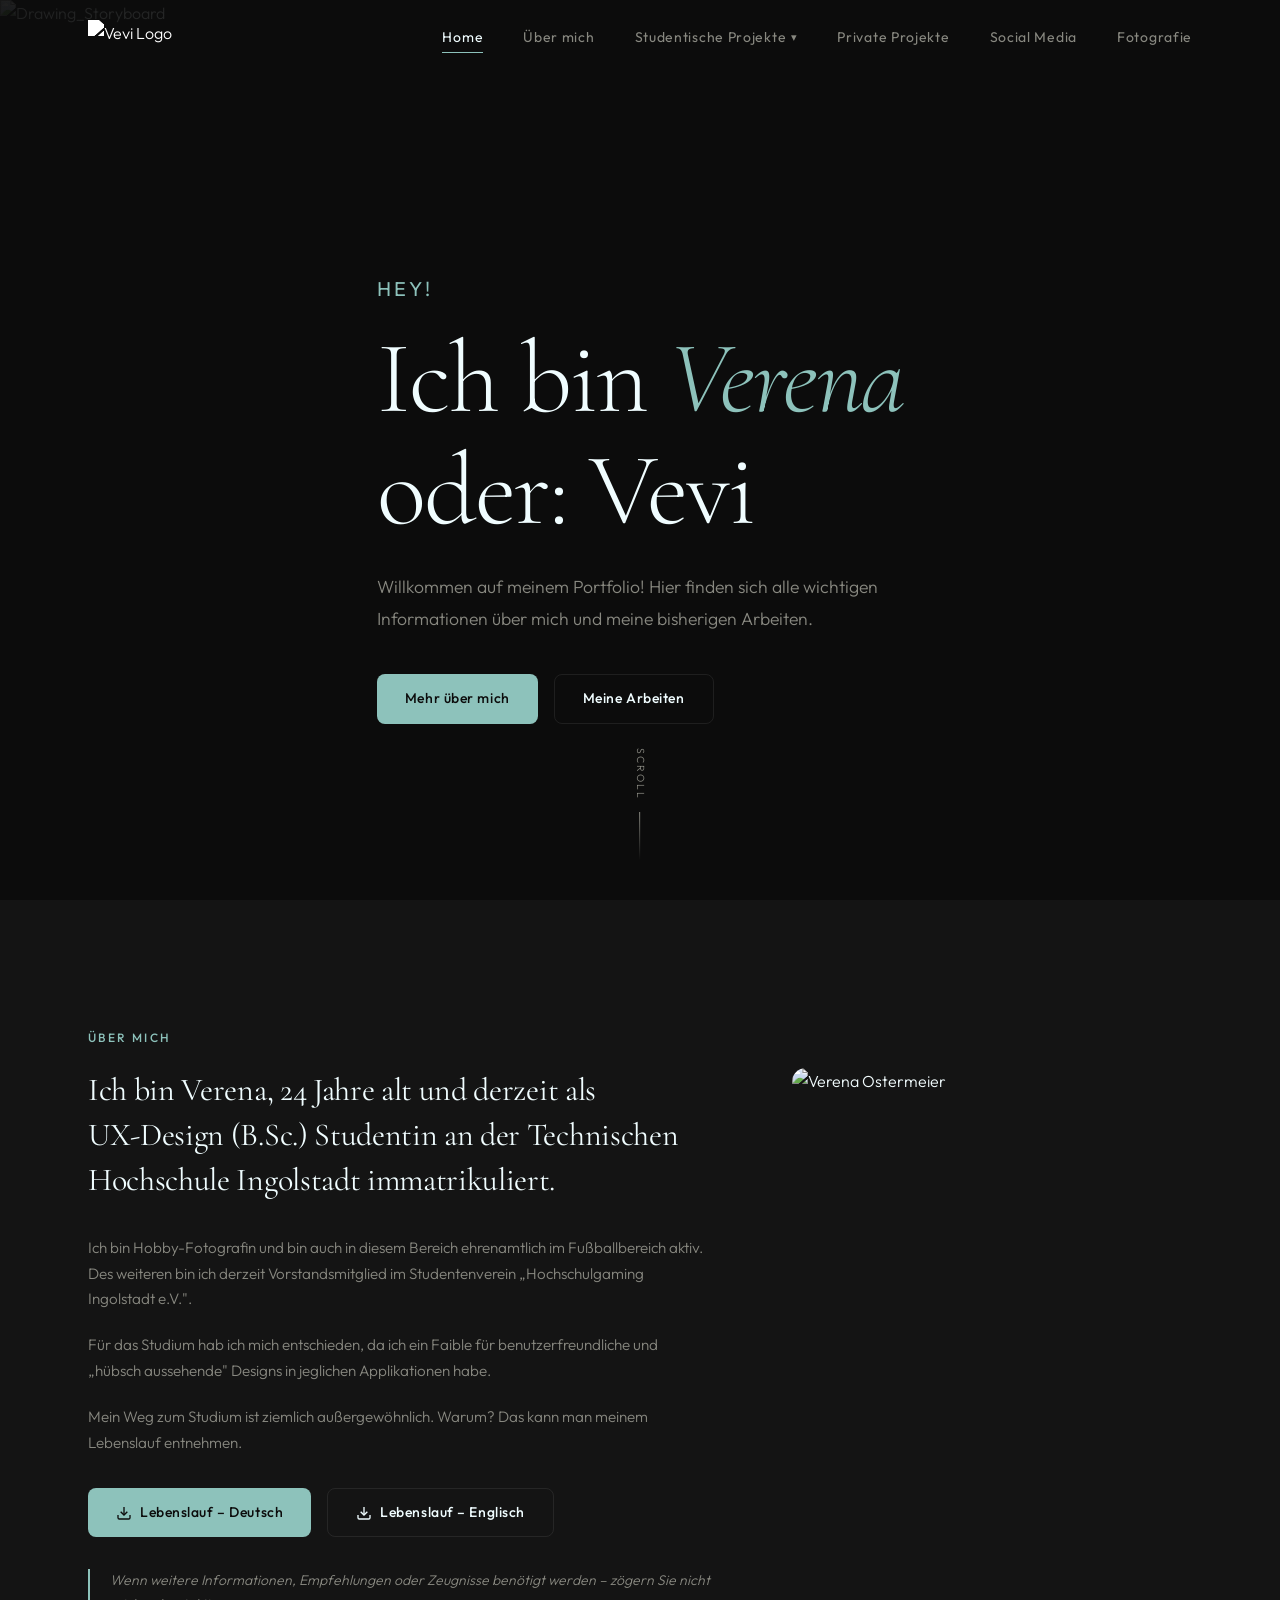
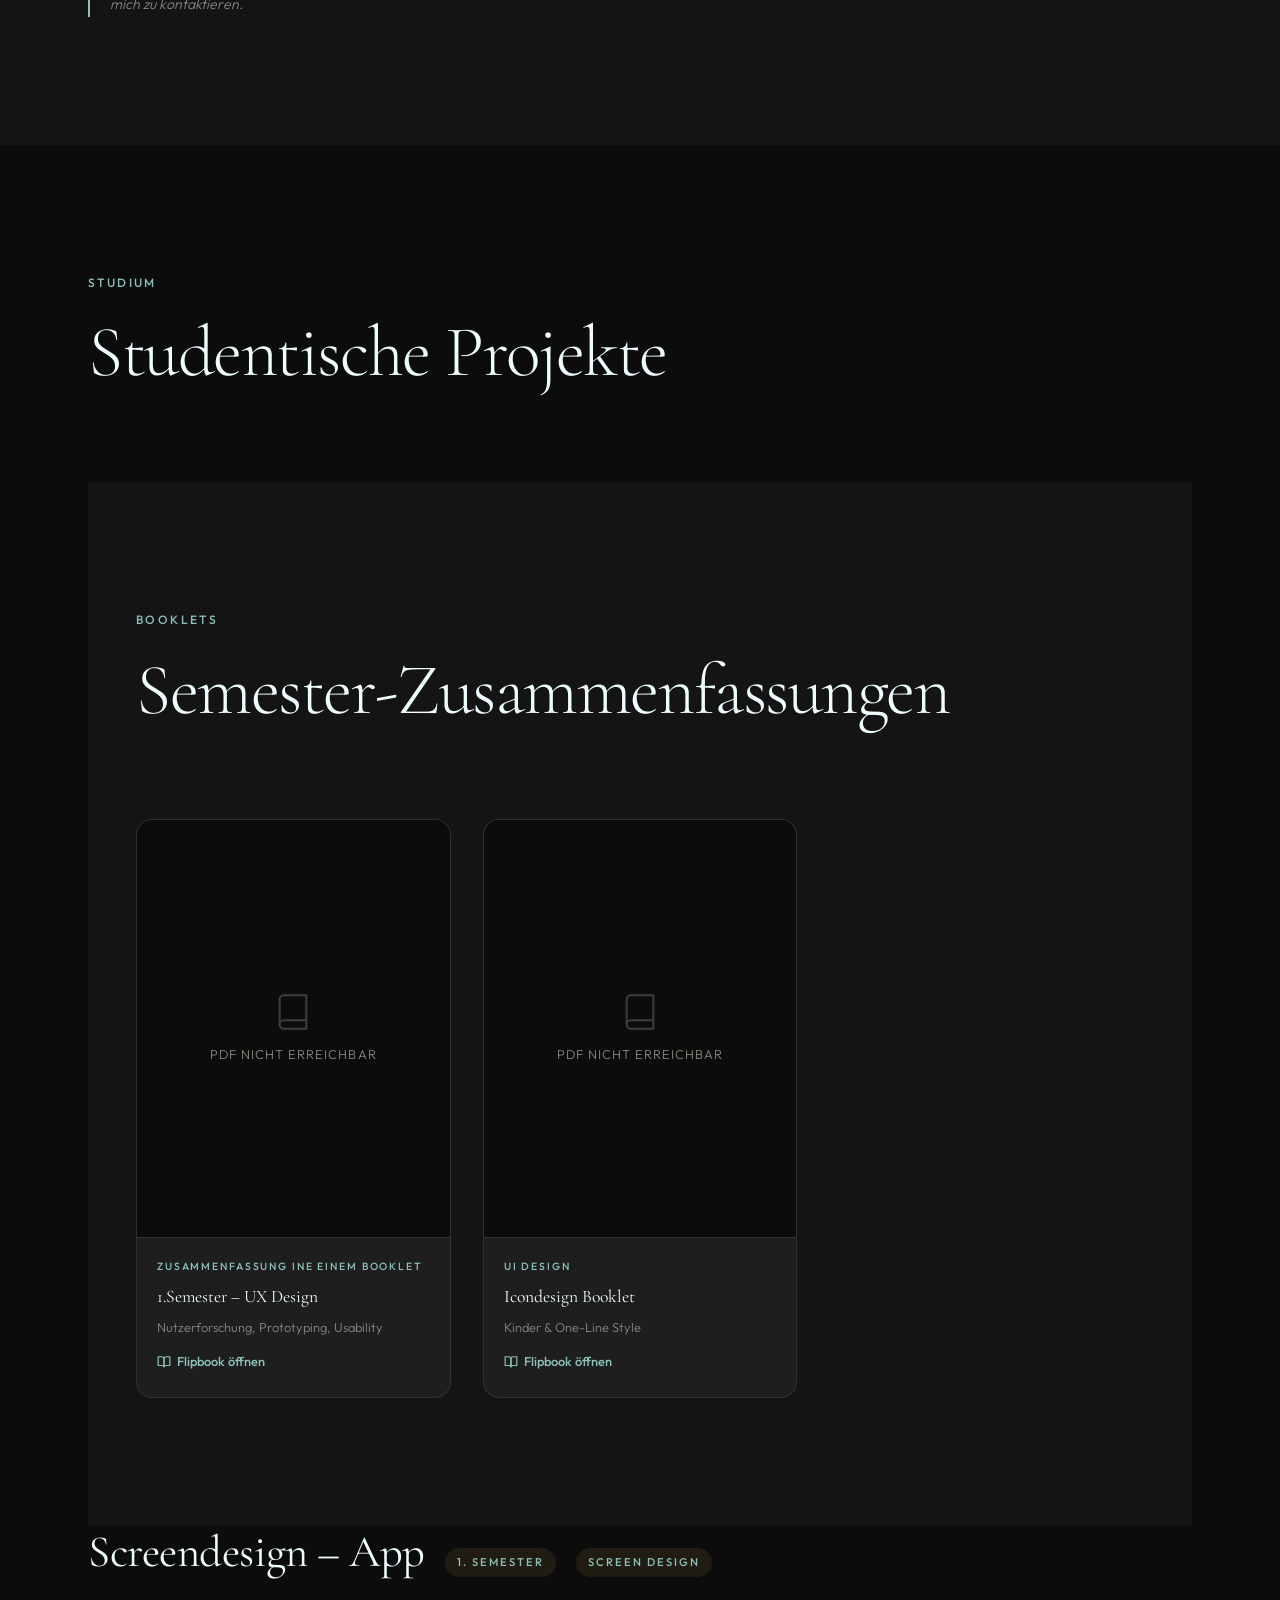
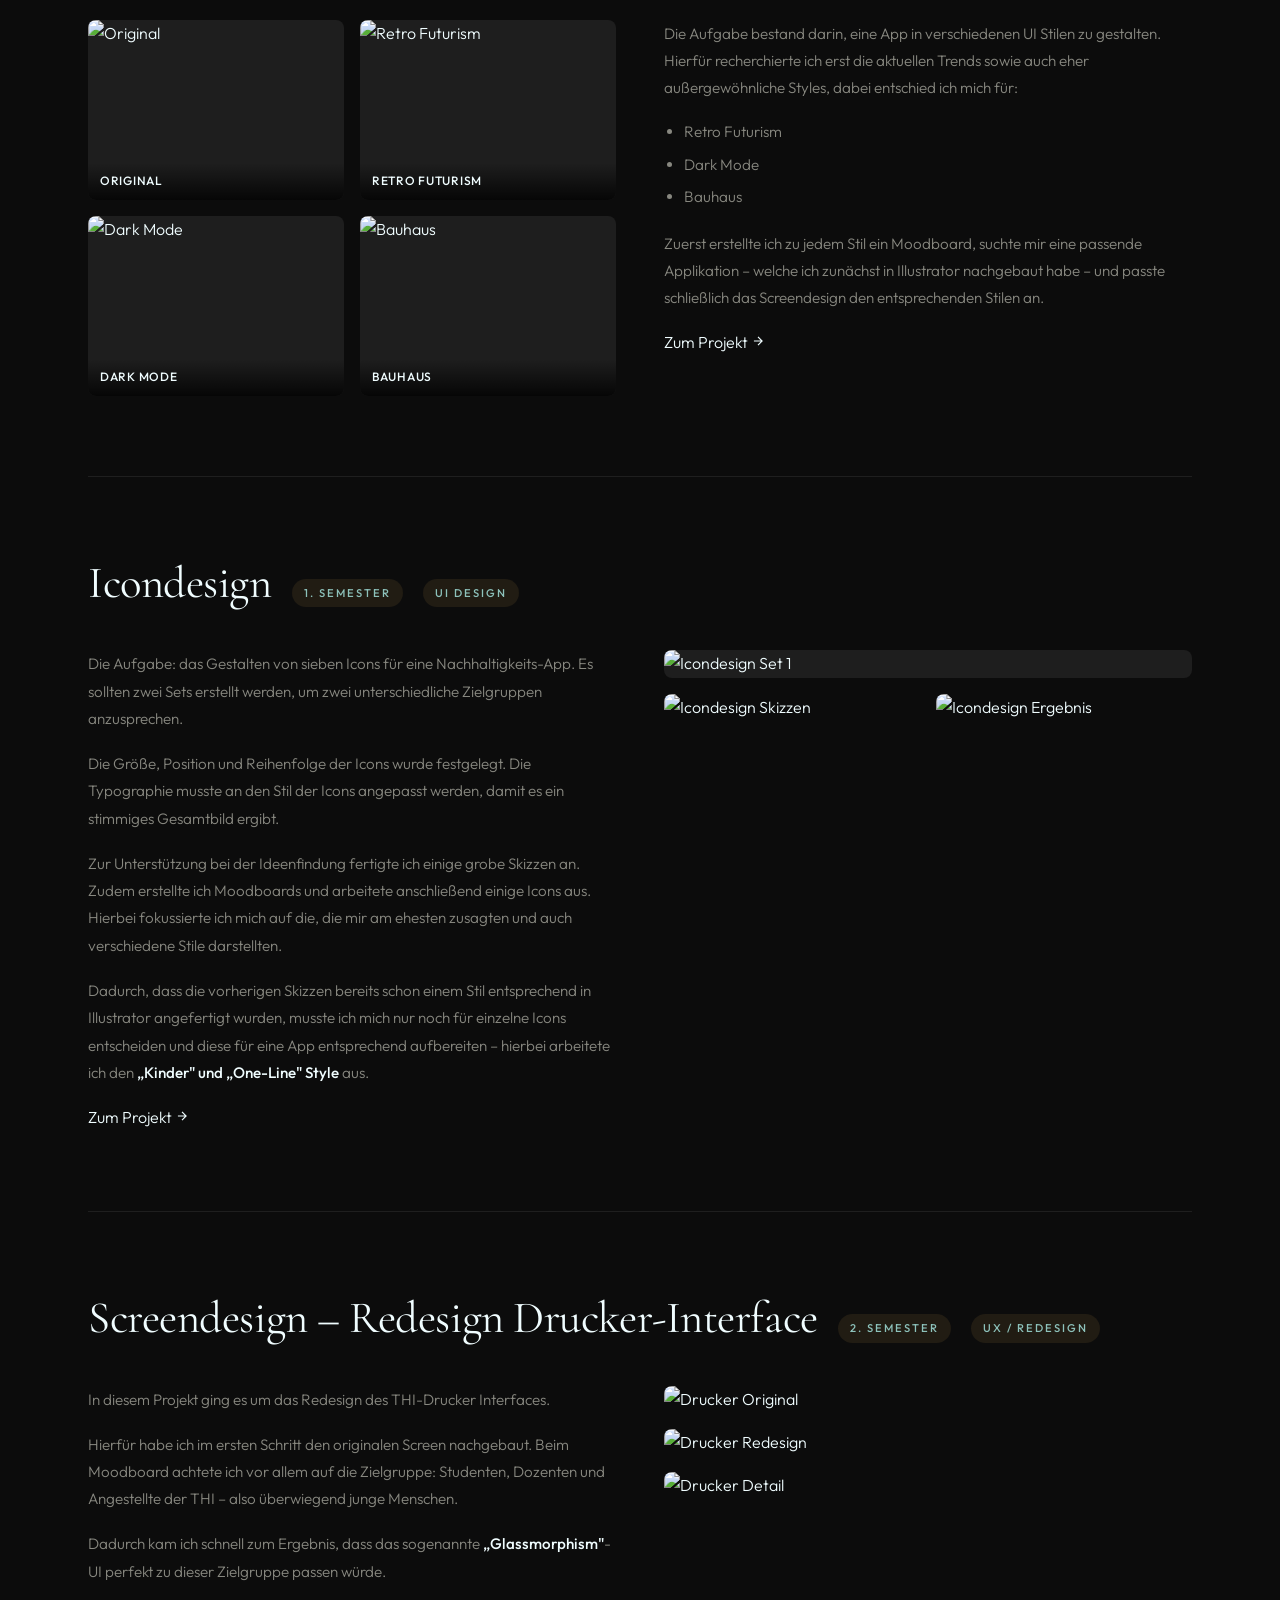
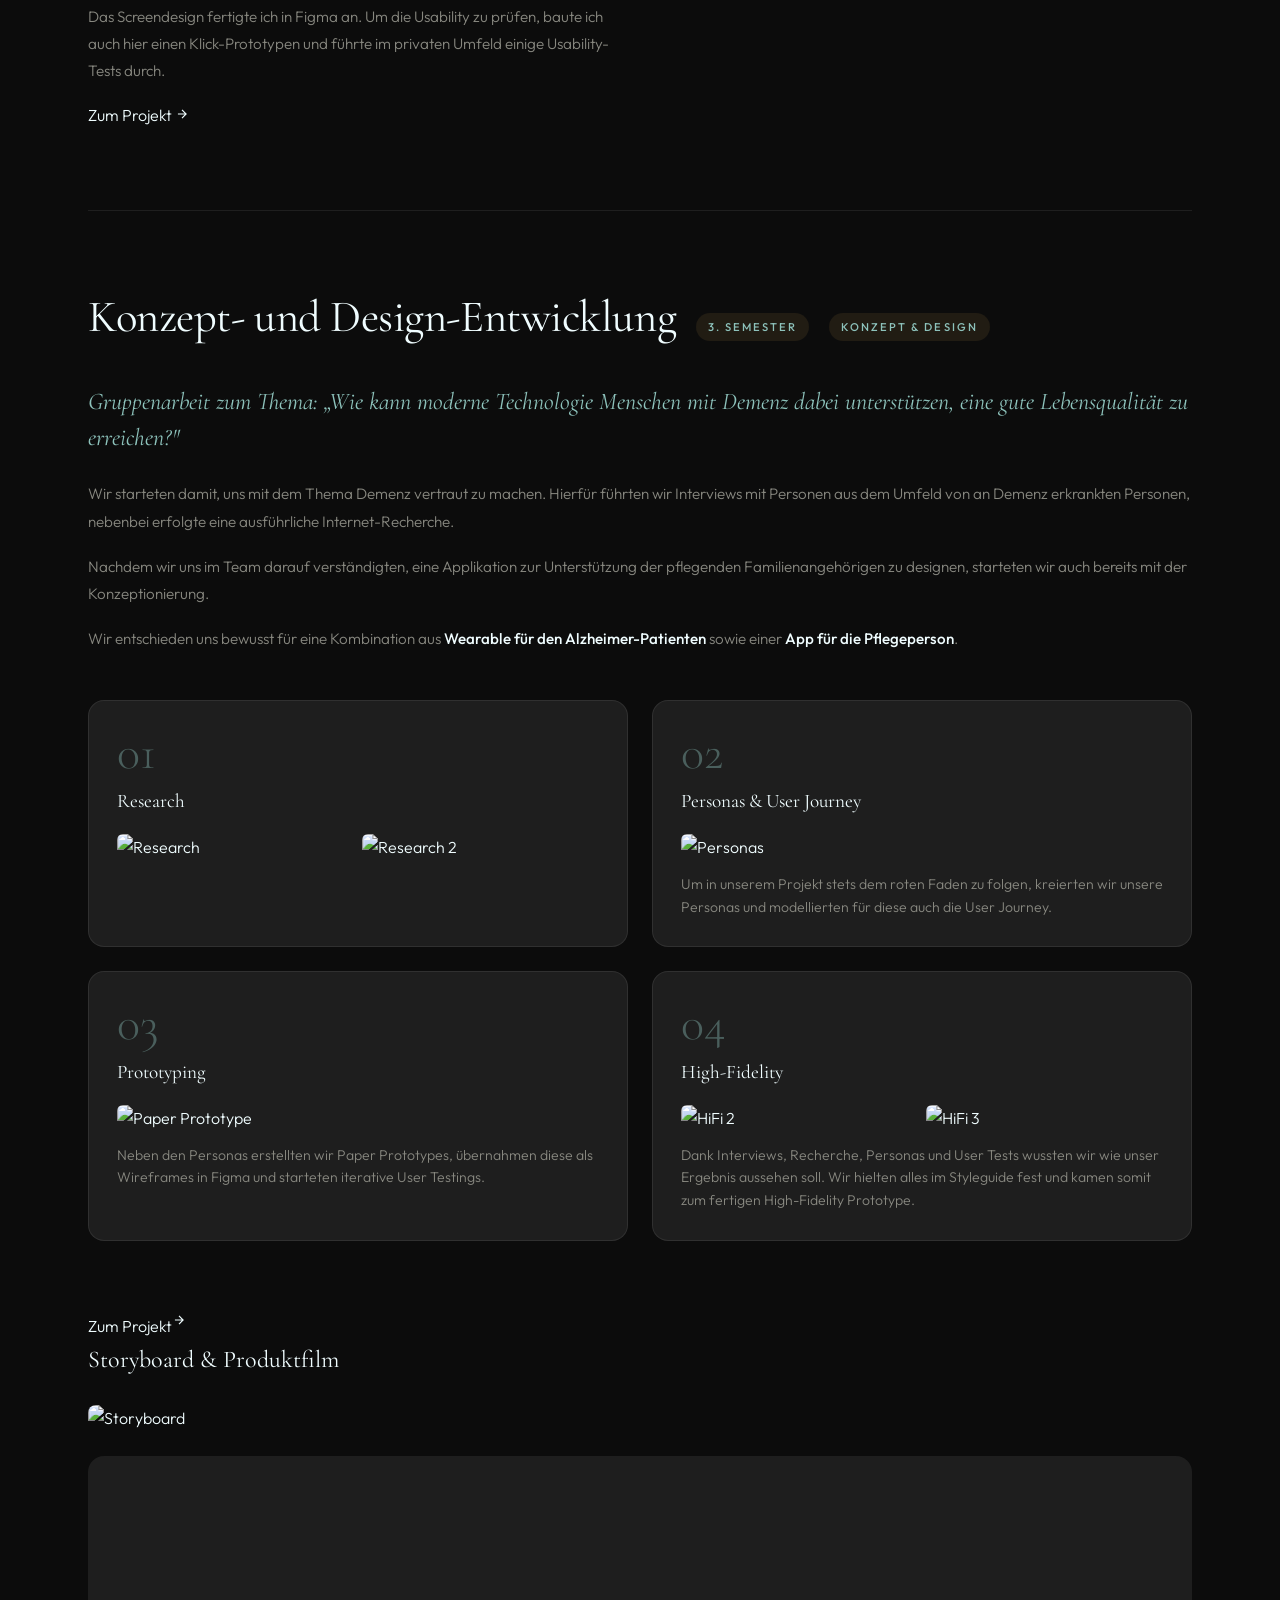
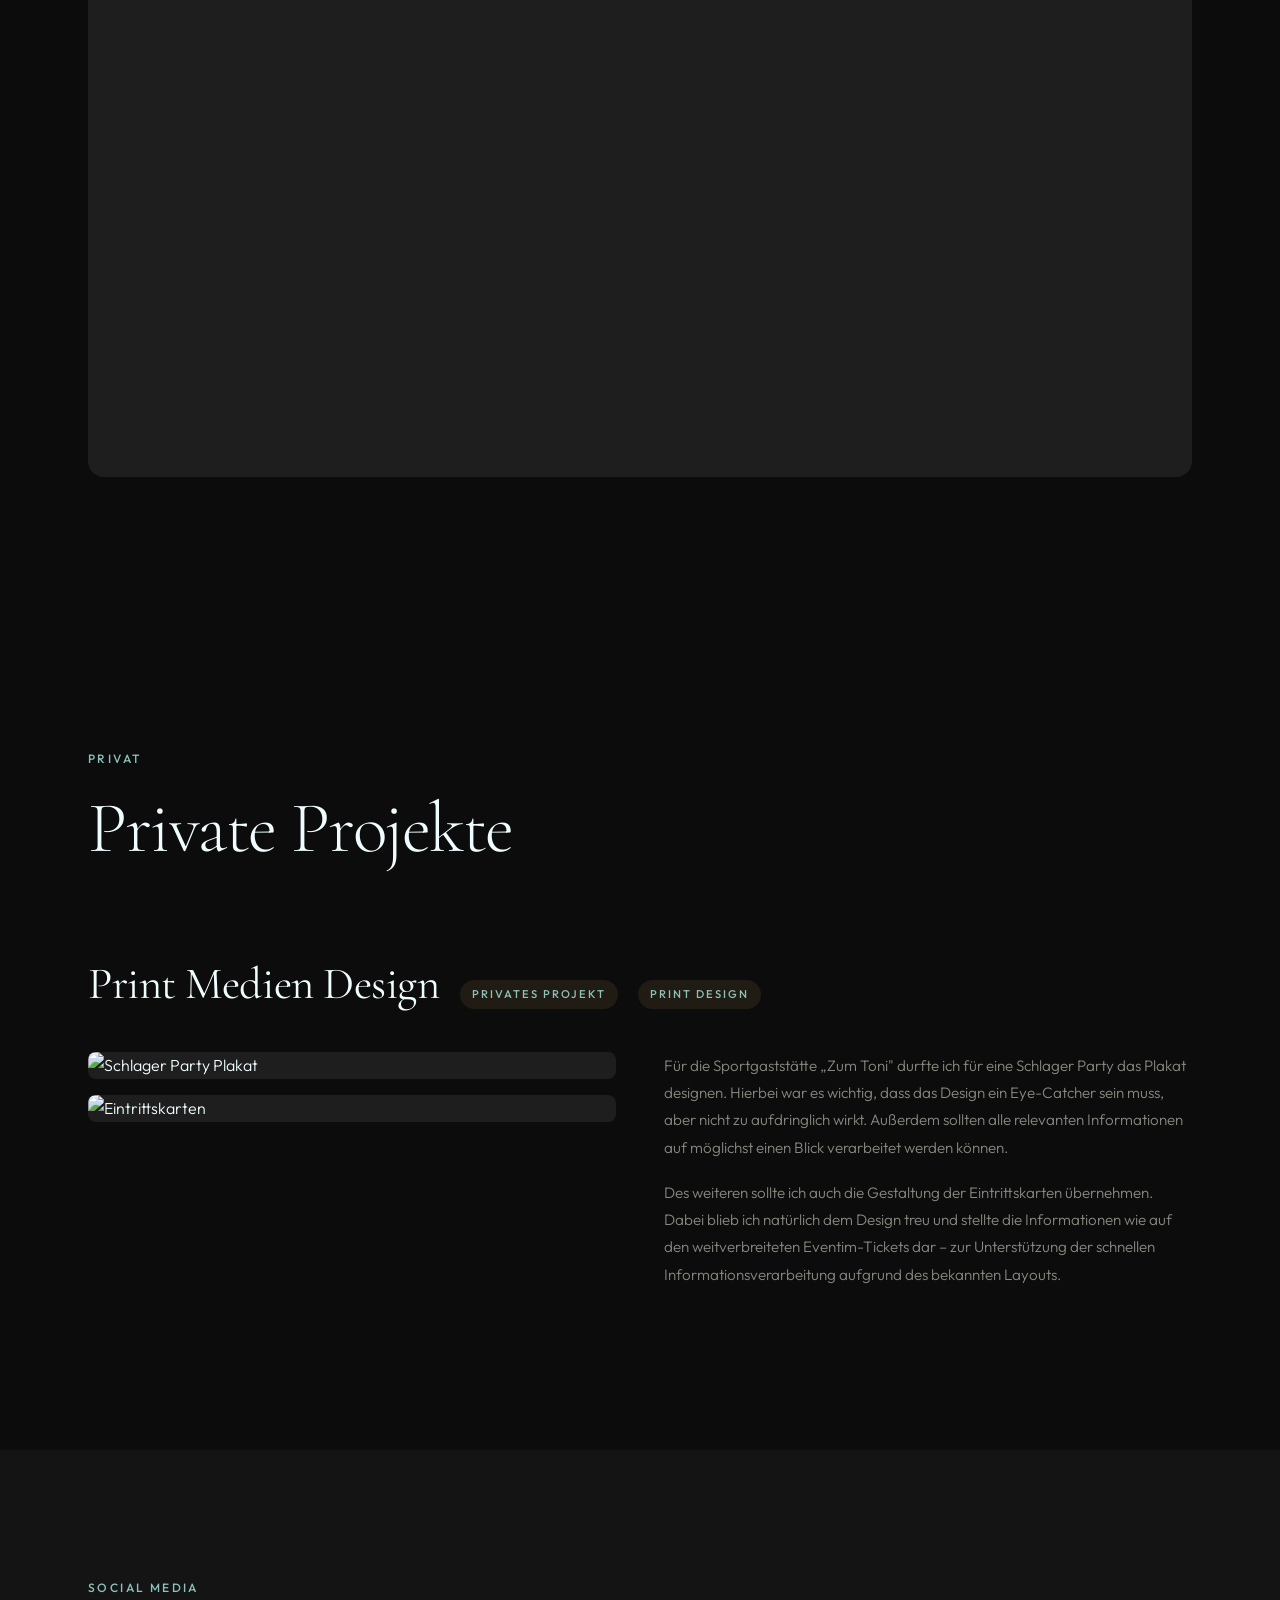
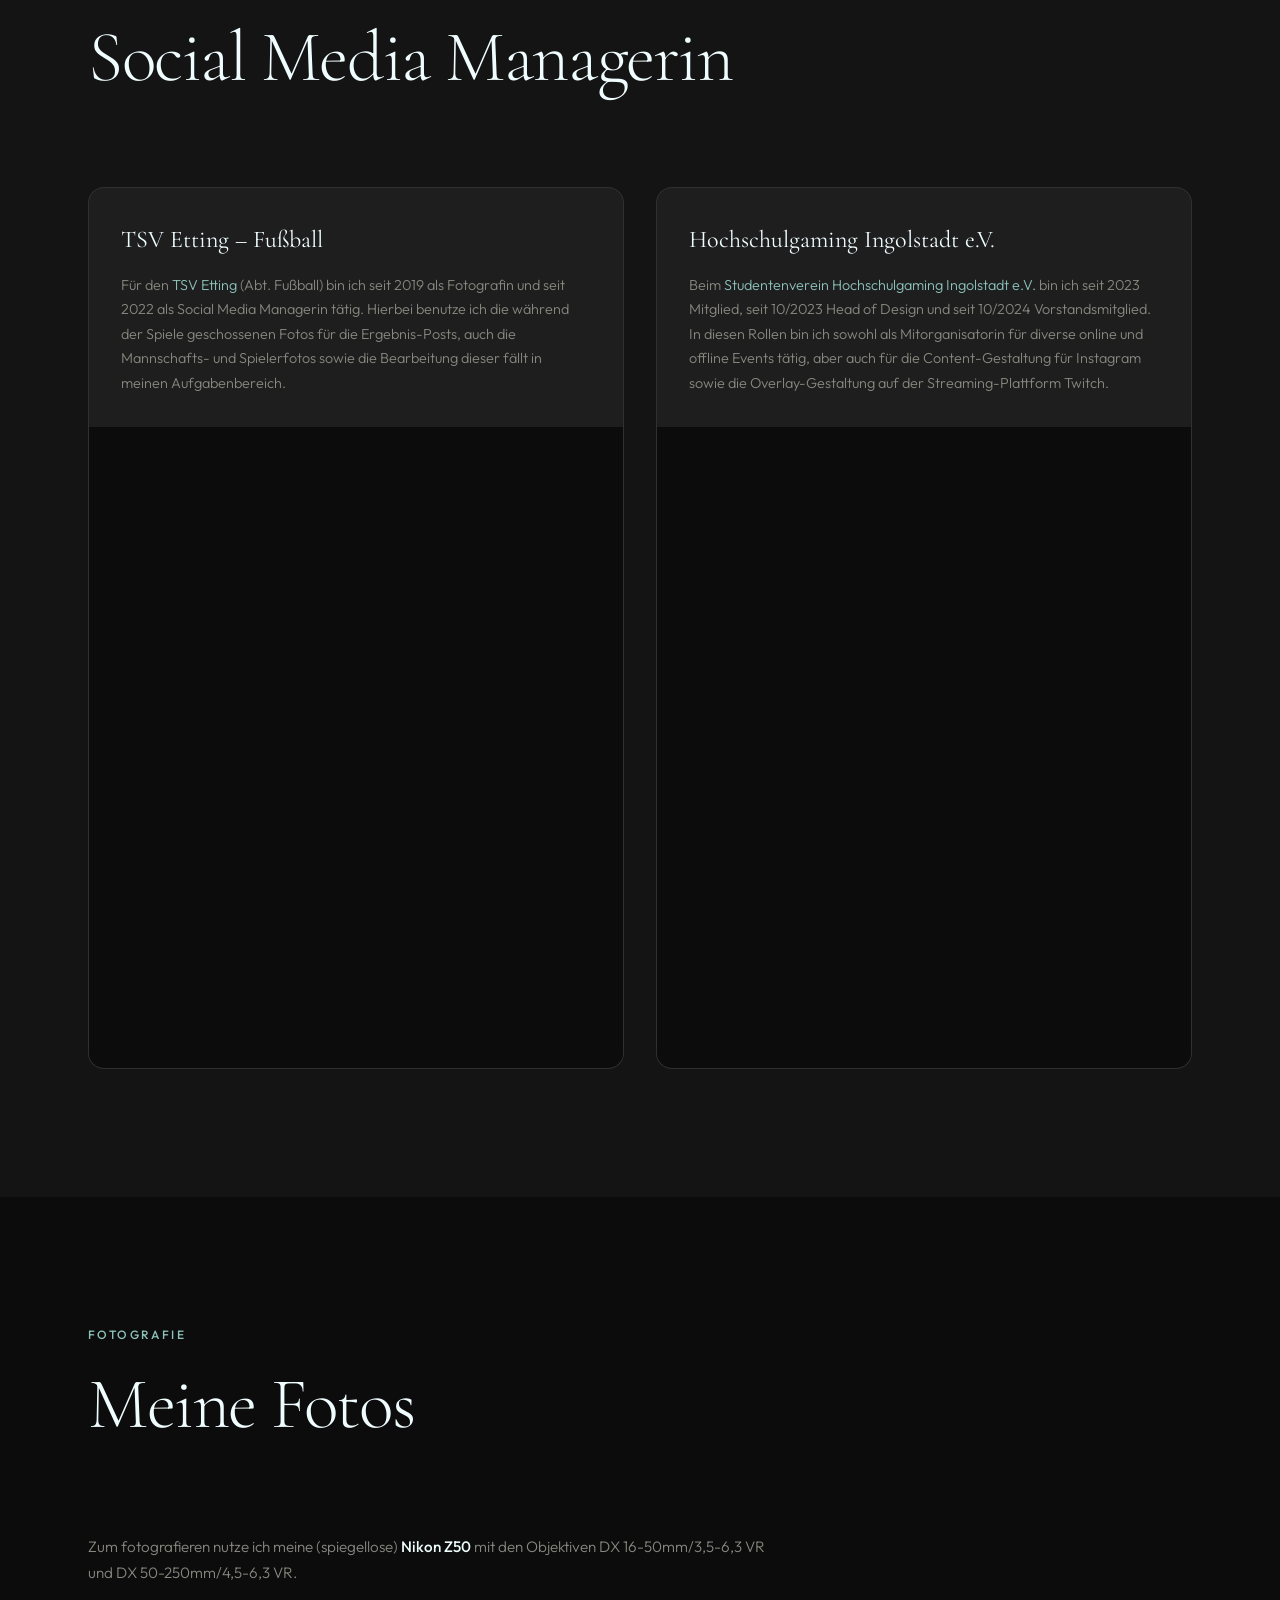
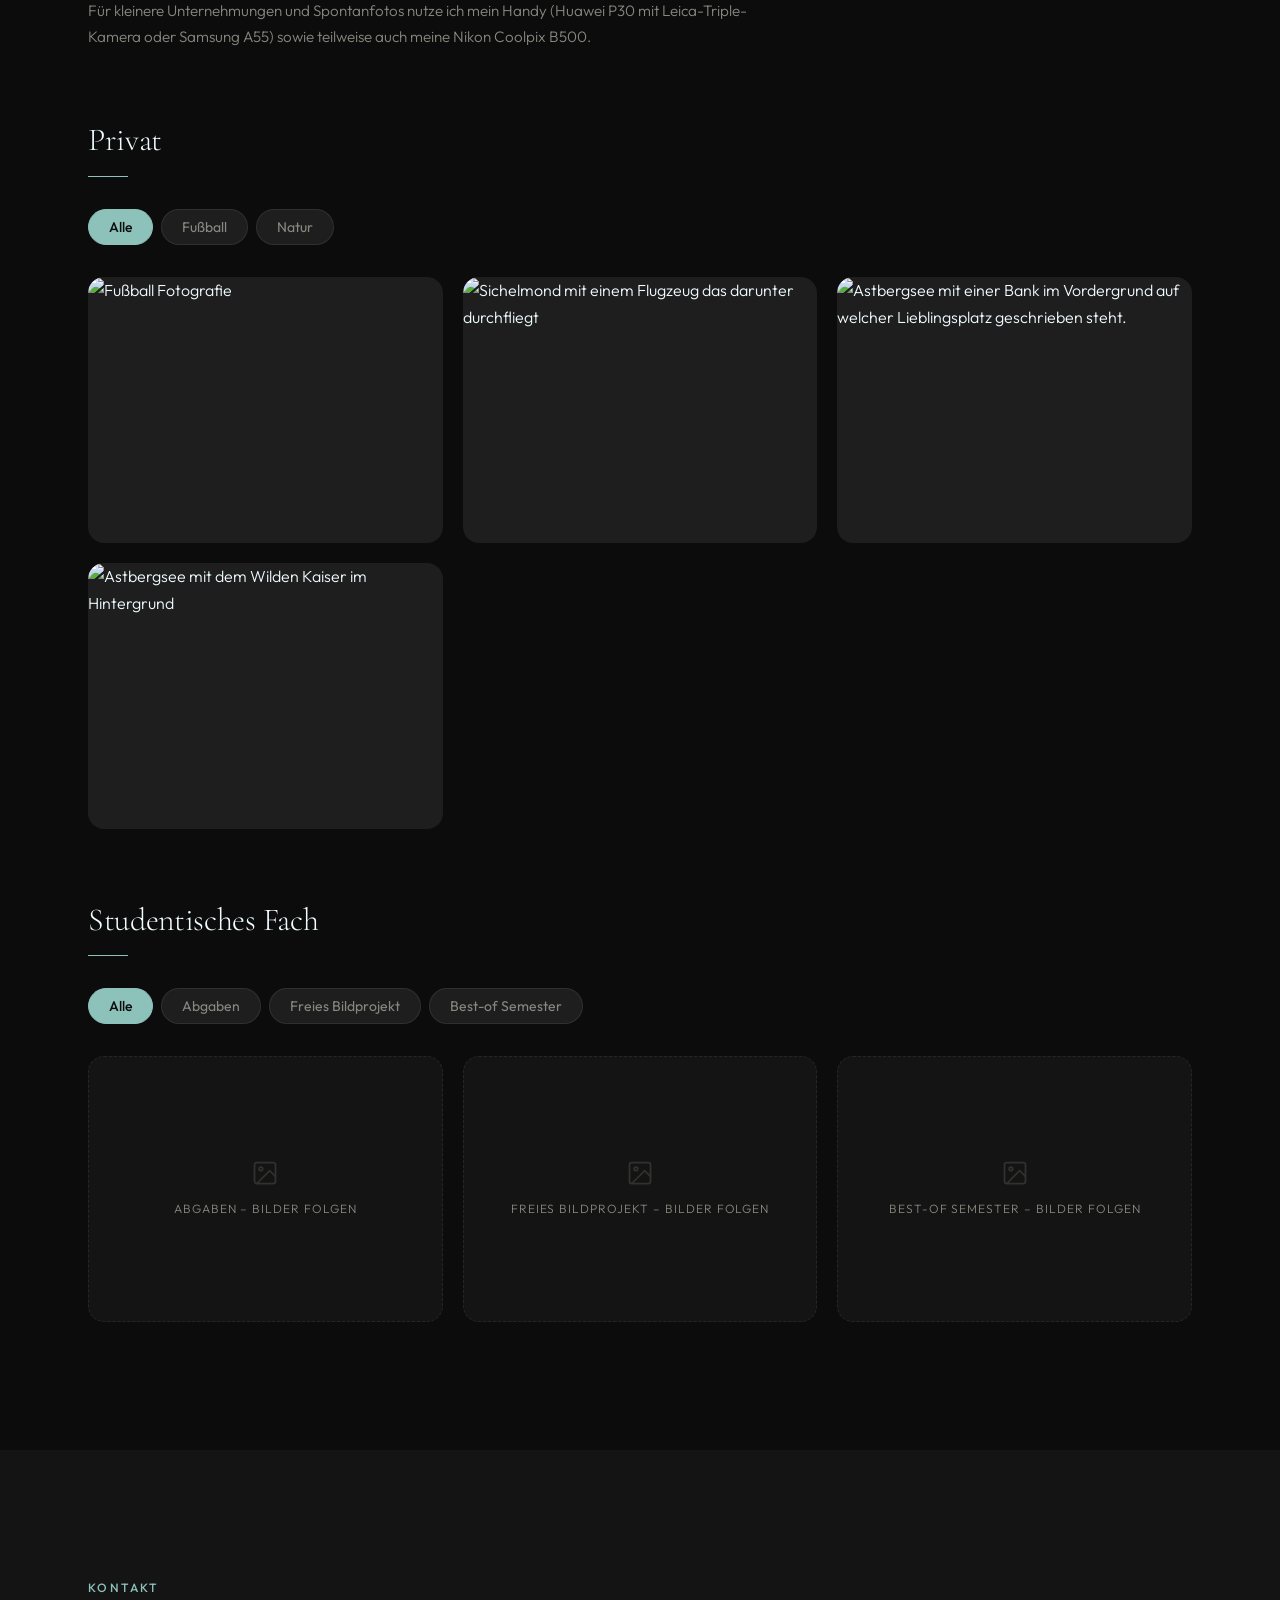
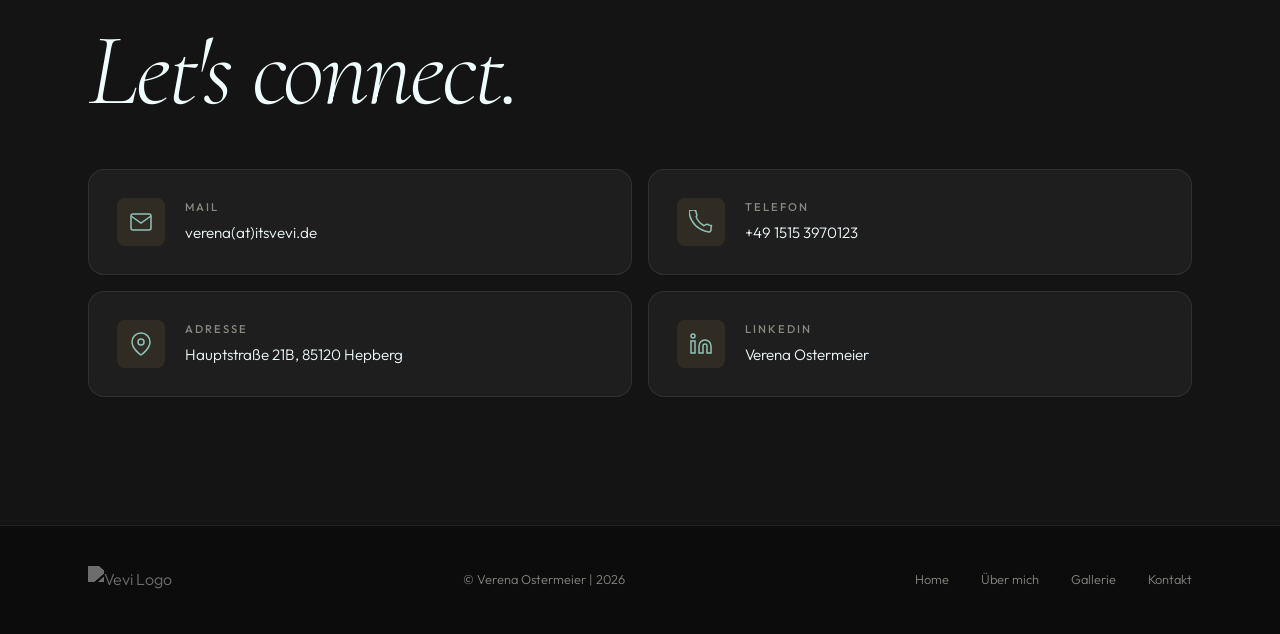
==== commit 95e7b30a: "fotografie" ====
--- a/index.html
+++ b/index.html
@@ -408,47 +408,97 @@
           <p>Für kleinere Unternehmungen und Spontanfotos nutze ich mein Handy (Huawei P30 mit Leica-Triple-Kamera oder Samsung A55) sowie teilweise auch meine Nikon Coolpix B500.</p>
         </div>
 
-        <!-- PRIVAT -->
+        <!-- ── PRIVAT ── -->
         <div class="foto__sub-section reveal-up delay-2">
           <h3 class="foto__sub-title">Privat</h3>
-          <div class="foto__tabs">
+          <div class="foto__sub-divider"></div>
+
+          <!-- Chips -->
+          <div class="foto__tabs" data-gallery="privat">
             <button class="tab-btn tab-btn--active" data-tab="all">Alle</button>
             <button class="tab-btn" data-tab="fussball">Fußball</button>
             <button class="tab-btn" data-tab="natur">Natur</button>
           </div>
-          <div class="foto__gallery" id="gallery-grid">
+
+          <!-- Beschreibung pro Chip (Text hier einfügen) -->
+          <div class="foto__tab-desc" data-gallery="privat" data-tab="all">
+            <!-- Allgemeiner Text, der bei "Alle" angezeigt wird — optional -->
+          </div>
+          <div class="foto__tab-desc" data-gallery="privat" data-tab="fussball">
+            <!-- Text zu den Fußball-Fotos hier einfügen -->
+          </div>
+          <div class="foto__tab-desc" data-gallery="privat" data-tab="natur">
+            <!-- Text zu den Natur-Fotos hier einfügen -->
+          </div>
+
+          <!-- Galerie -->
+          <div class="foto__gallery" data-gallery="privat">
             <figure class="foto__item" data-category="fussball">
               <img src="https://framerusercontent.com/images/7o8OCvcTySdyxfrKg6OH2VZIlQo.jpeg?scale-down-to=2048" alt="Fußball Fotografie" loading="lazy" />
               <figcaption>Fußball</figcaption>
             </figure>
             <figure class="foto__item" data-category="natur">
               <img src="https://ik.imagekit.io/Vevi/Portfolio/Nature/DSC_8321-min.JPG?updatedAt=1778406703692" alt="Sichelmond mit einem Flugzeug das darunter durchfliegt" loading="lazy" />
-              <figcaption>Natur</figcaption>
+              <figcaption>Sichelmond</figcaption>
+            </figure>
+            <figure class="foto__item" data-category="natur">
               <img src="https://ik.imagekit.io/Vevi/Portfolio/Nature/WhatsApp%20Image%202025-03-12%20at%2012.58.45.jpeg?updatedAt=1778406703766" alt="Astbergsee mit einer Bank im Vordergrund auf welcher Lieblingsplatz geschrieben steht." loading="lazy" />
-              <figcaption>Astbergsee mit Lieblingsplatzl</figcaption>
+              <figcaption>Astbergsee – Lieblingsplatzl</figcaption>
+            </figure>
+            <figure class="foto__item" data-category="natur">
               <img src="https://ik.imagekit.io/Vevi/Portfolio/Nature/WhatsApp%20Image%202025-03-12%20at%2012.58.44.jpeg?updatedAt=1778406703562" alt="Astbergsee mit dem Wilden Kaiser im Hintergrund" loading="lazy" />
-              <figcaption>Astbergsee mit Spiegelung des Wilden Kaisers</figcaption>
-            </figure>
-          </div>
-        </div>
-
-        <!-- STUDENTISCHES FACH -->
+              <figcaption>Astbergsee – Spiegelung des Wilden Kaisers</figcaption>
+            </figure>
+          </div>
+        </div>
+
+        <!-- ── STUDENTISCHES FACH ── -->
         <div class="foto__sub-section reveal-up">
           <h3 class="foto__sub-title">Studentisches Fach</h3>
-
-          <div class="foto__studium-block reveal-up">
-            <h4 class="foto__studium-label">Abgaben</h4>
-            <p class="foto__placeholder">Titel und Inhalte folgen.</p>
-          </div>
-
-          <div class="foto__studium-block reveal-up">
-            <h4 class="foto__studium-label">Freies Bildprojekt</h4>
-            <p class="foto__placeholder">Bilder und Text folgen.</p>
-          </div>
-
-          <div class="foto__studium-block reveal-up">
-            <h4 class="foto__studium-label">Best-of Semester</h4>
-            <p class="foto__placeholder">Bilder und Text folgen.</p>
+          <div class="foto__sub-divider"></div>
+
+          <!-- Chips -->
+          <div class="foto__tabs" data-gallery="studium">
+            <button class="tab-btn tab-btn--active" data-tab="all">Alle</button>
+            <button class="tab-btn" data-tab="abgaben">Abgaben</button>
+            <button class="tab-btn" data-tab="freies-bildprojekt">Freies Bildprojekt</button>
+            <button class="tab-btn" data-tab="best-of">Best-of Semester</button>
+          </div>
+
+          <!-- Beschreibung pro Chip (Text hier einfügen) -->
+          <div class="foto__tab-desc" data-gallery="studium" data-tab="all">
+            <!-- Allgemeiner Text, der bei "Alle" angezeigt wird — optional -->
+          </div>
+          <div class="foto__tab-desc" data-gallery="studium" data-tab="abgaben">
+            <!-- Text zu den Abgaben hier einfügen -->
+          </div>
+          <div class="foto__tab-desc" data-gallery="studium" data-tab="freies-bildprojekt">
+            <!-- Text zum Freien Bildprojekt hier einfügen -->
+          </div>
+          <div class="foto__tab-desc" data-gallery="studium" data-tab="best-of">
+            <!-- Text zu Best-of Semester hier einfügen -->
+          </div>
+
+          <!-- Galerie (Bilder folgen) -->
+          <div class="foto__gallery" data-gallery="studium">
+            <figure class="foto__item foto__item--placeholder" data-category="abgaben">
+              <div class="foto__placeholder">
+                <svg width="28" height="28" viewBox="0 0 24 24" fill="none" stroke="currentColor" stroke-width="1.5"><rect x="3" y="3" width="18" height="18" rx="2"/><circle cx="8.5" cy="8.5" r="1.5"/><path d="M21 15l-5-5L5 21"/></svg>
+                Abgaben – Bilder folgen
+              </div>
+            </figure>
+            <figure class="foto__item foto__item--placeholder" data-category="freies-bildprojekt">
+              <div class="foto__placeholder">
+                <svg width="28" height="28" viewBox="0 0 24 24" fill="none" stroke="currentColor" stroke-width="1.5"><rect x="3" y="3" width="18" height="18" rx="2"/><circle cx="8.5" cy="8.5" r="1.5"/><path d="M21 15l-5-5L5 21"/></svg>
+                Freies Bildprojekt – Bilder folgen
+              </div>
+            </figure>
+            <figure class="foto__item foto__item--placeholder" data-category="best-of">
+              <div class="foto__placeholder">
+                <svg width="28" height="28" viewBox="0 0 24 24" fill="none" stroke="currentColor" stroke-width="1.5"><rect x="3" y="3" width="18" height="18" rx="2"/><circle cx="8.5" cy="8.5" r="1.5"/><path d="M21 15l-5-5L5 21"/></svg>
+                Best-of Semester – Bilder folgen
+              </div>
+            </figure>
           </div>
         </div>
 
--- a/style.css
+++ b/style.css
@@ -876,40 +876,40 @@
   margin-bottom: 2rem;
 }
 
-/* Studentisches Fach blocks (Abgaben, Freies Bildprojekt, Best-of) */
-.foto__studium-block { margin-bottom: 3rem; }
-.foto__studium-label {
-  font-size: 0.65rem;
-  font-weight: 500;
-  letter-spacing: 0.2em;
-  text-transform: uppercase;
-  color: var(--accent);
-  margin-bottom: 1rem;
-}
-
-/* Placeholder cards for upcoming photos */
-.foto__placeholder-grid {
-  display: grid;
-  grid-template-columns: repeat(auto-fill, minmax(280px, 1fr));
-  gap: 1.25rem;
-}
-@media (max-width: 600px) { .foto__placeholder-grid { grid-template-columns: 1fr; } }
-.foto__placeholder {
-  aspect-ratio: 4/3;
-  border-radius: var(--radius-lg);
+/* Beschreibungstext pro Tab */
+.foto__tab-desc {
+  color: var(--muted);
+  font-size: 0.95rem;
+  line-height: 1.8;
+  max-width: 680px;
+  margin-bottom: 1.25rem;
+}
+.foto__tab-desc p { margin-bottom: 0.6rem; }
+.foto__tab-desc:empty { display: none !important; }
+
+/* Placeholder-Items (noch kein Bild vorhanden) */
+.foto__item--placeholder {
   background: var(--bg2);
   border: 1px dashed var(--border);
+  cursor: default;
+}
+.foto__item--placeholder:hover img { transform: none; }
+.foto__placeholder {
+  position: absolute;
+  inset: 0;
   display: flex;
   flex-direction: column;
   align-items: center;
   justify-content: center;
   gap: 0.5rem;
   color: var(--muted);
-  font-size: 0.8rem;
-  letter-spacing: 0.06em;
+  font-size: 0.75rem;
+  letter-spacing: 0.08em;
   text-transform: uppercase;
-}
-.foto__placeholder svg { opacity: 0.3; }
+  text-align: center;
+  padding: 1rem;
+}
+.foto__placeholder svg { opacity: 0.25; margin-bottom: 0.25rem; }
 
 /* ====================================================
    CONTACT
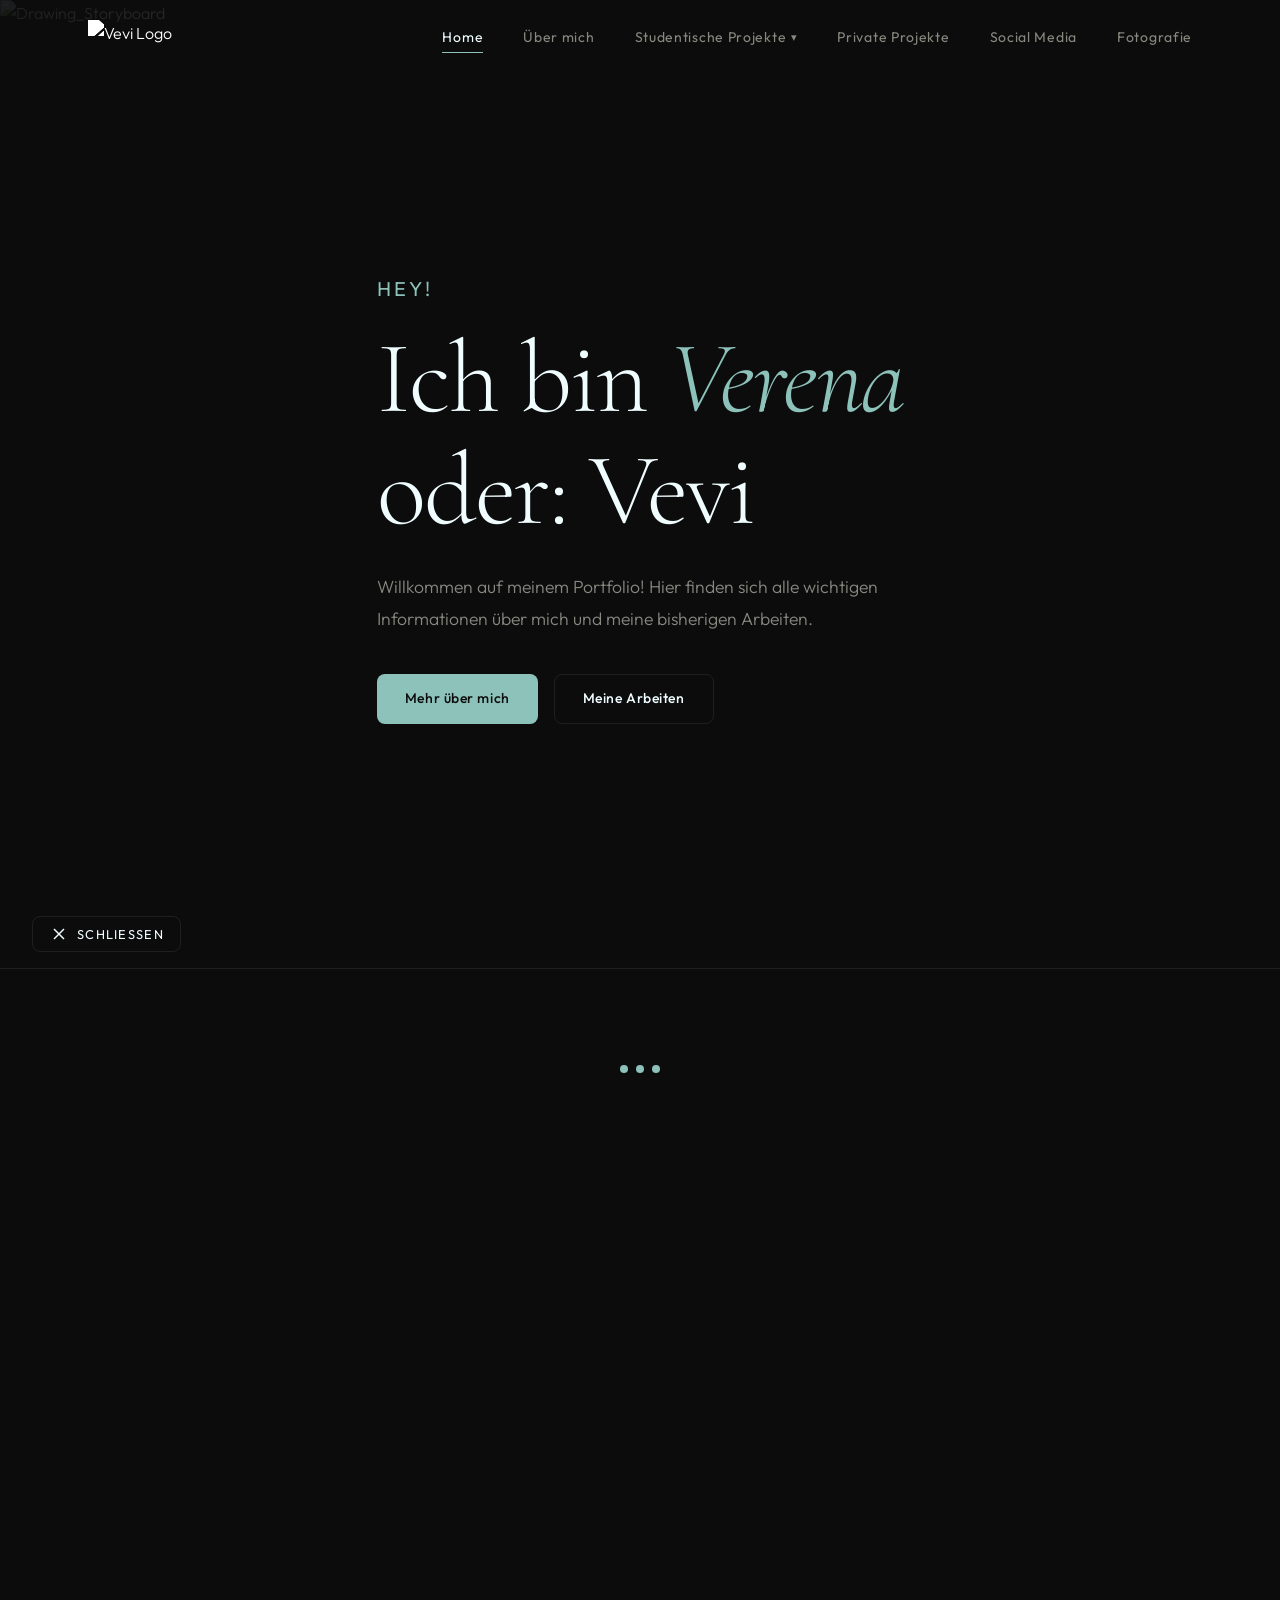
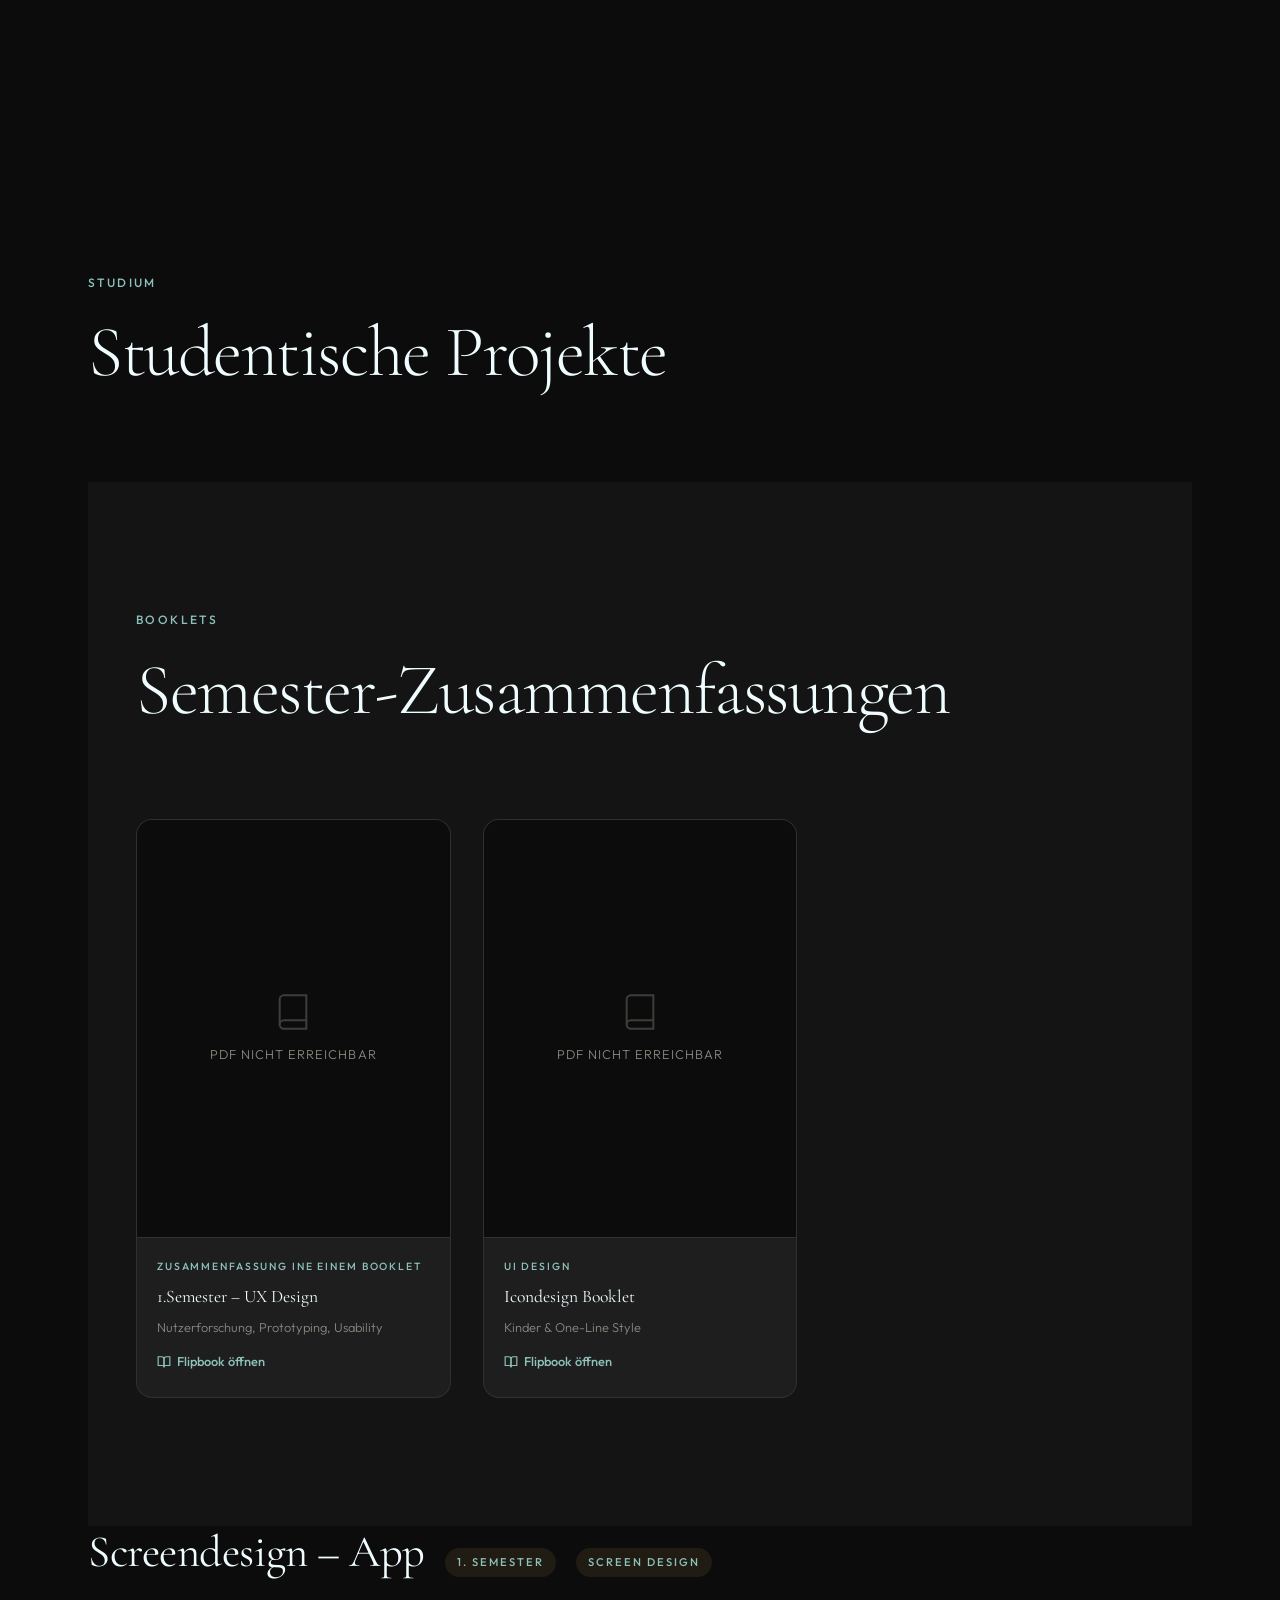
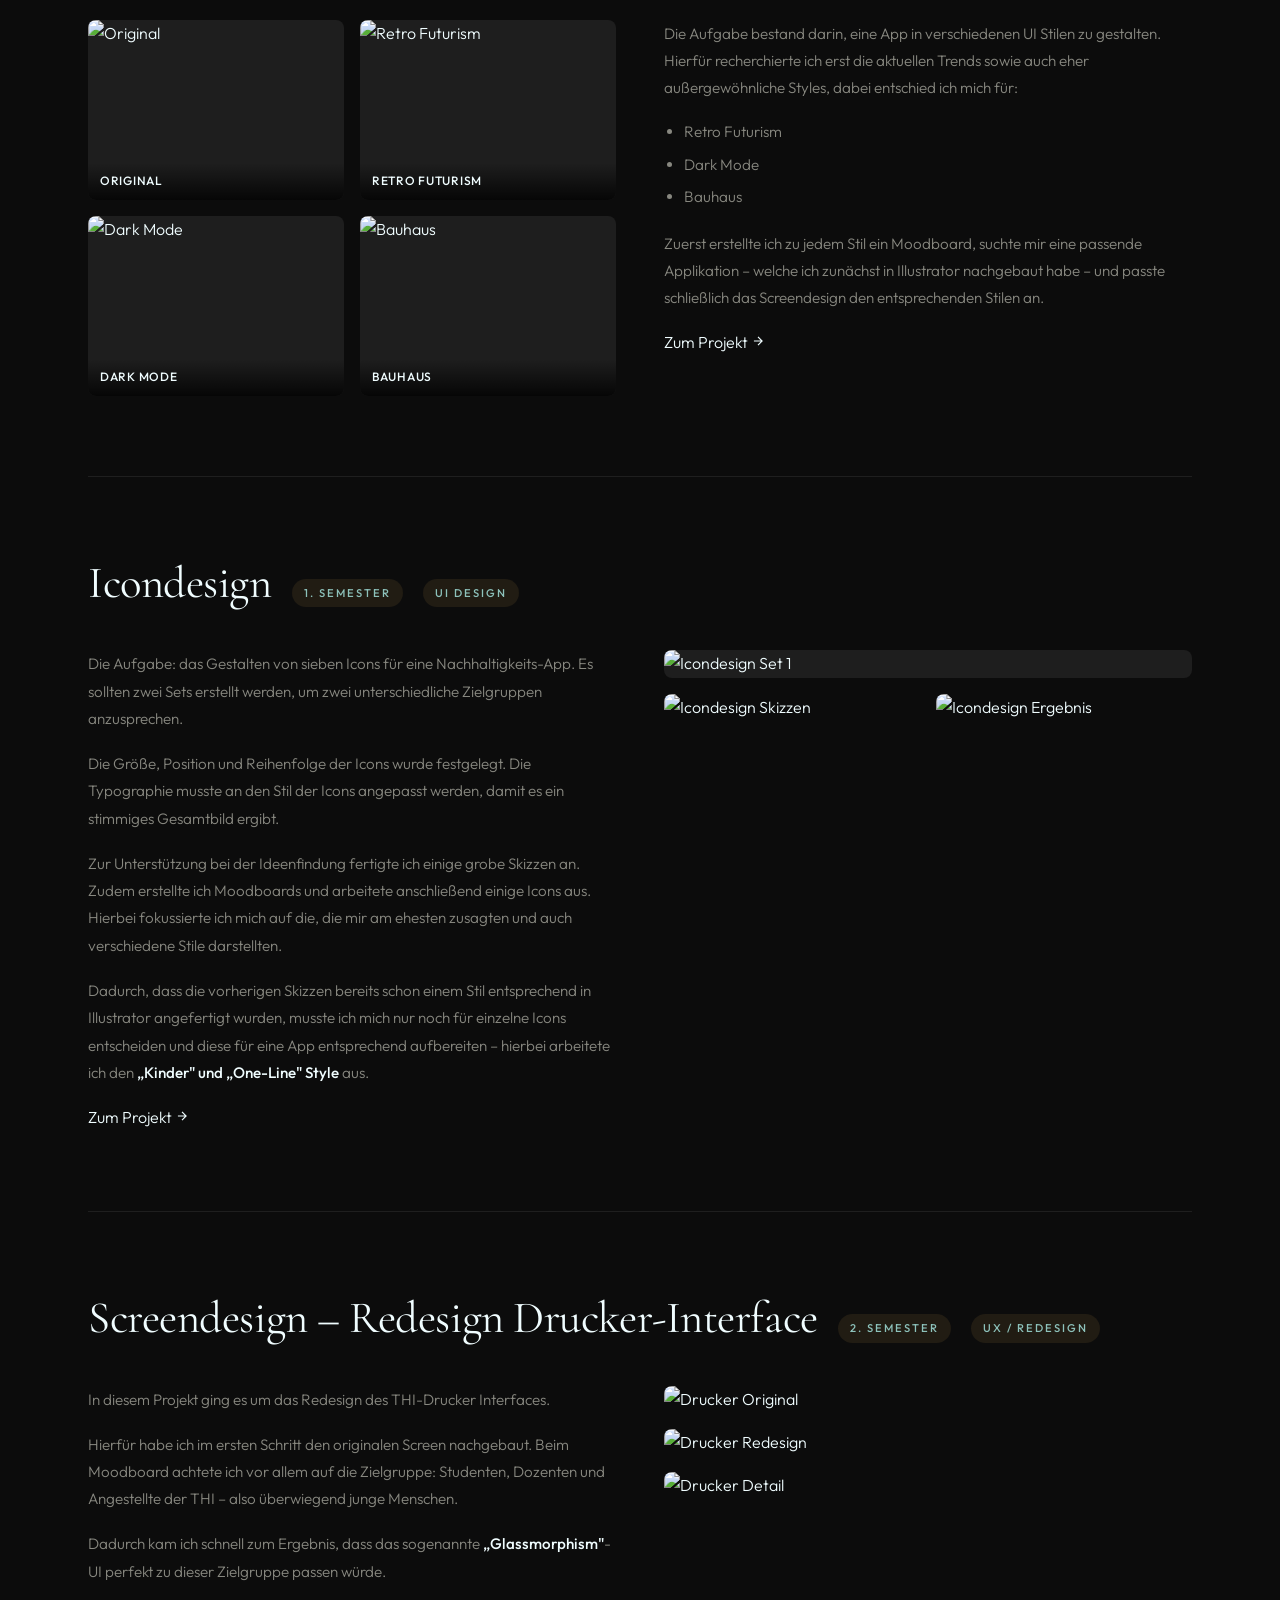
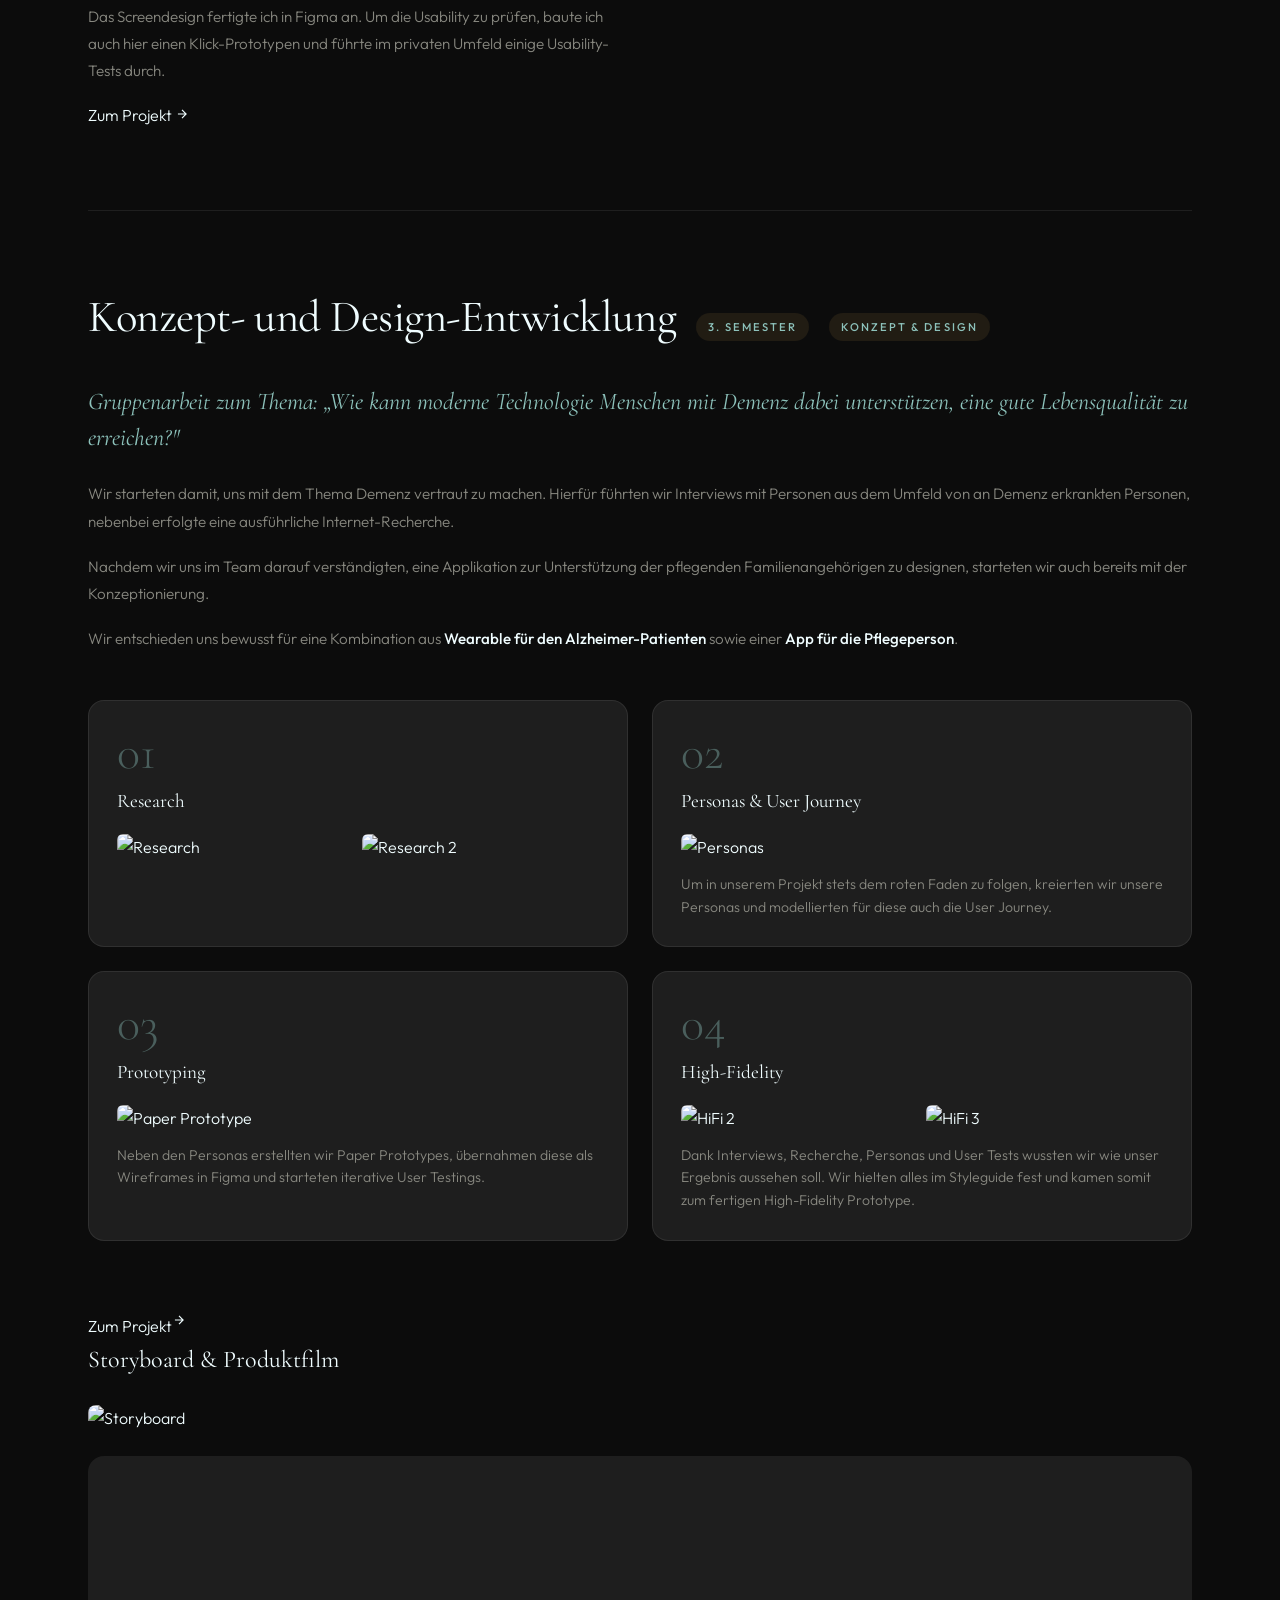
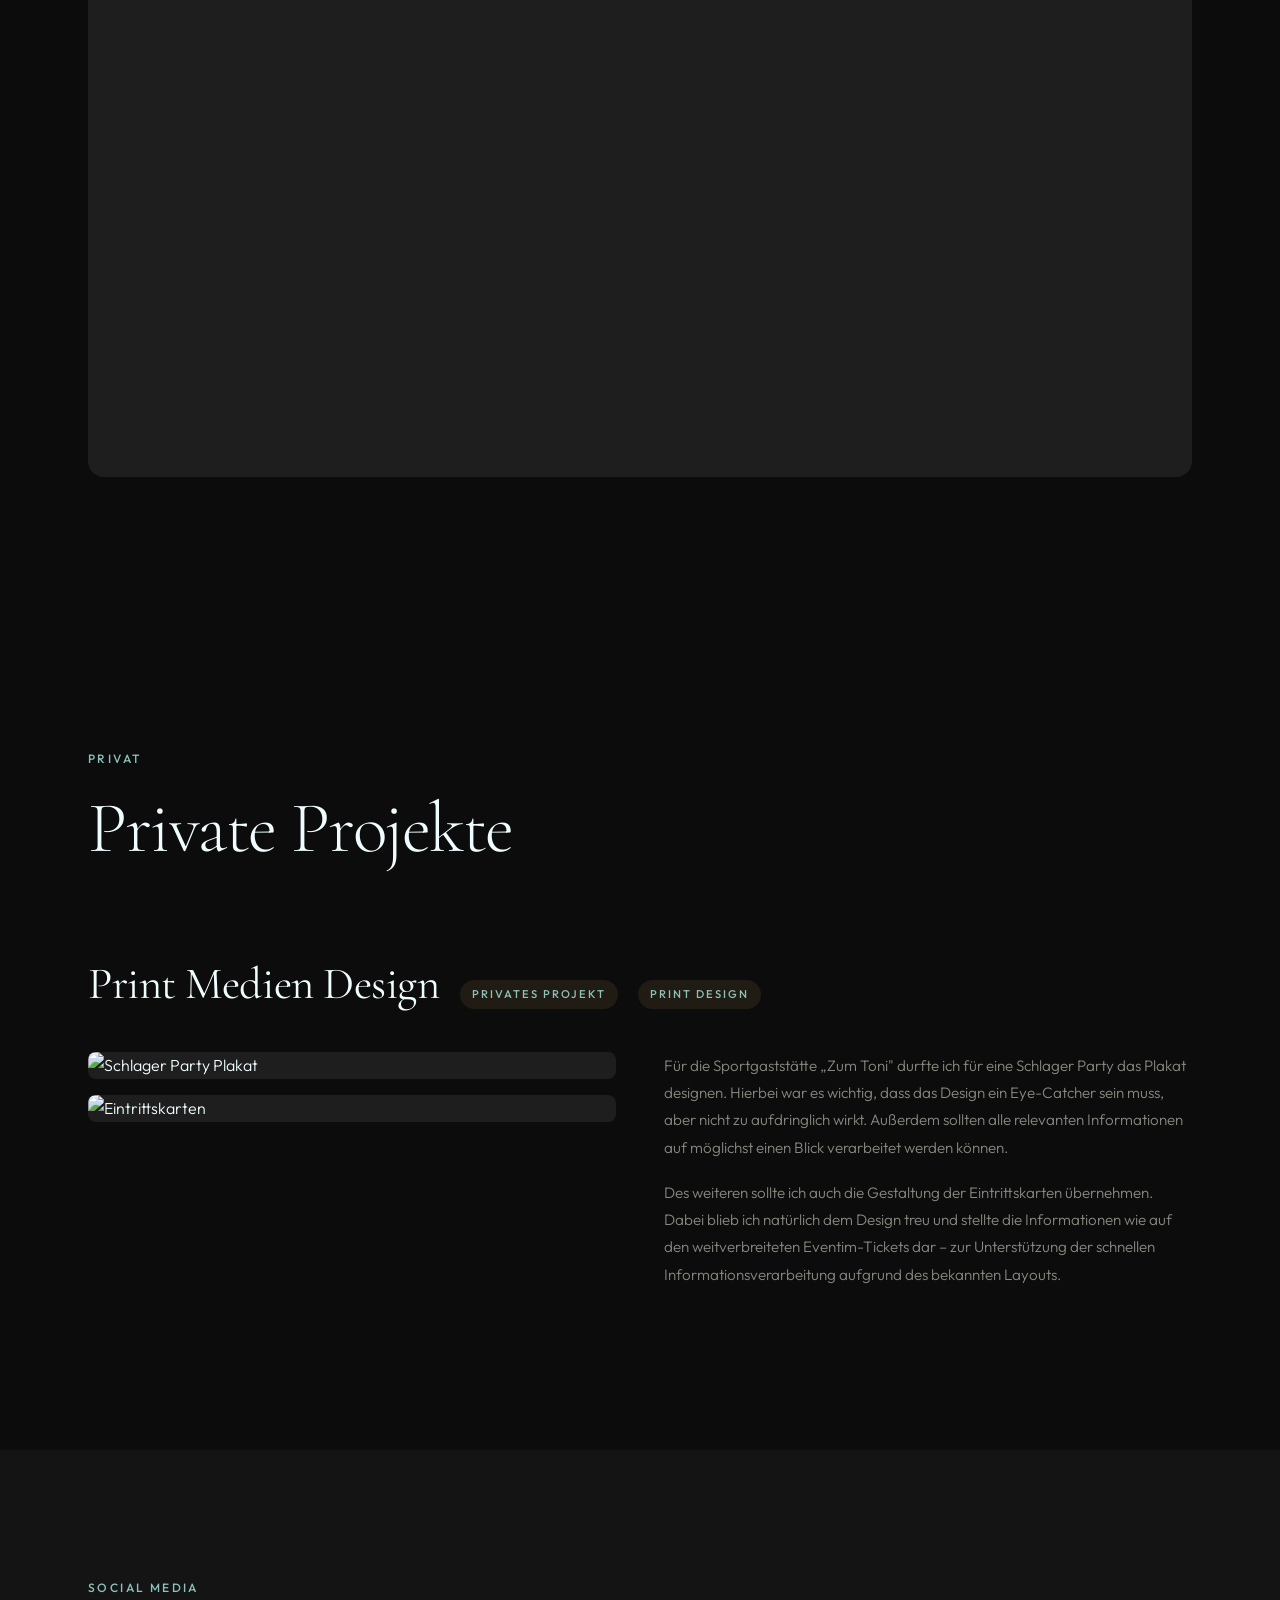
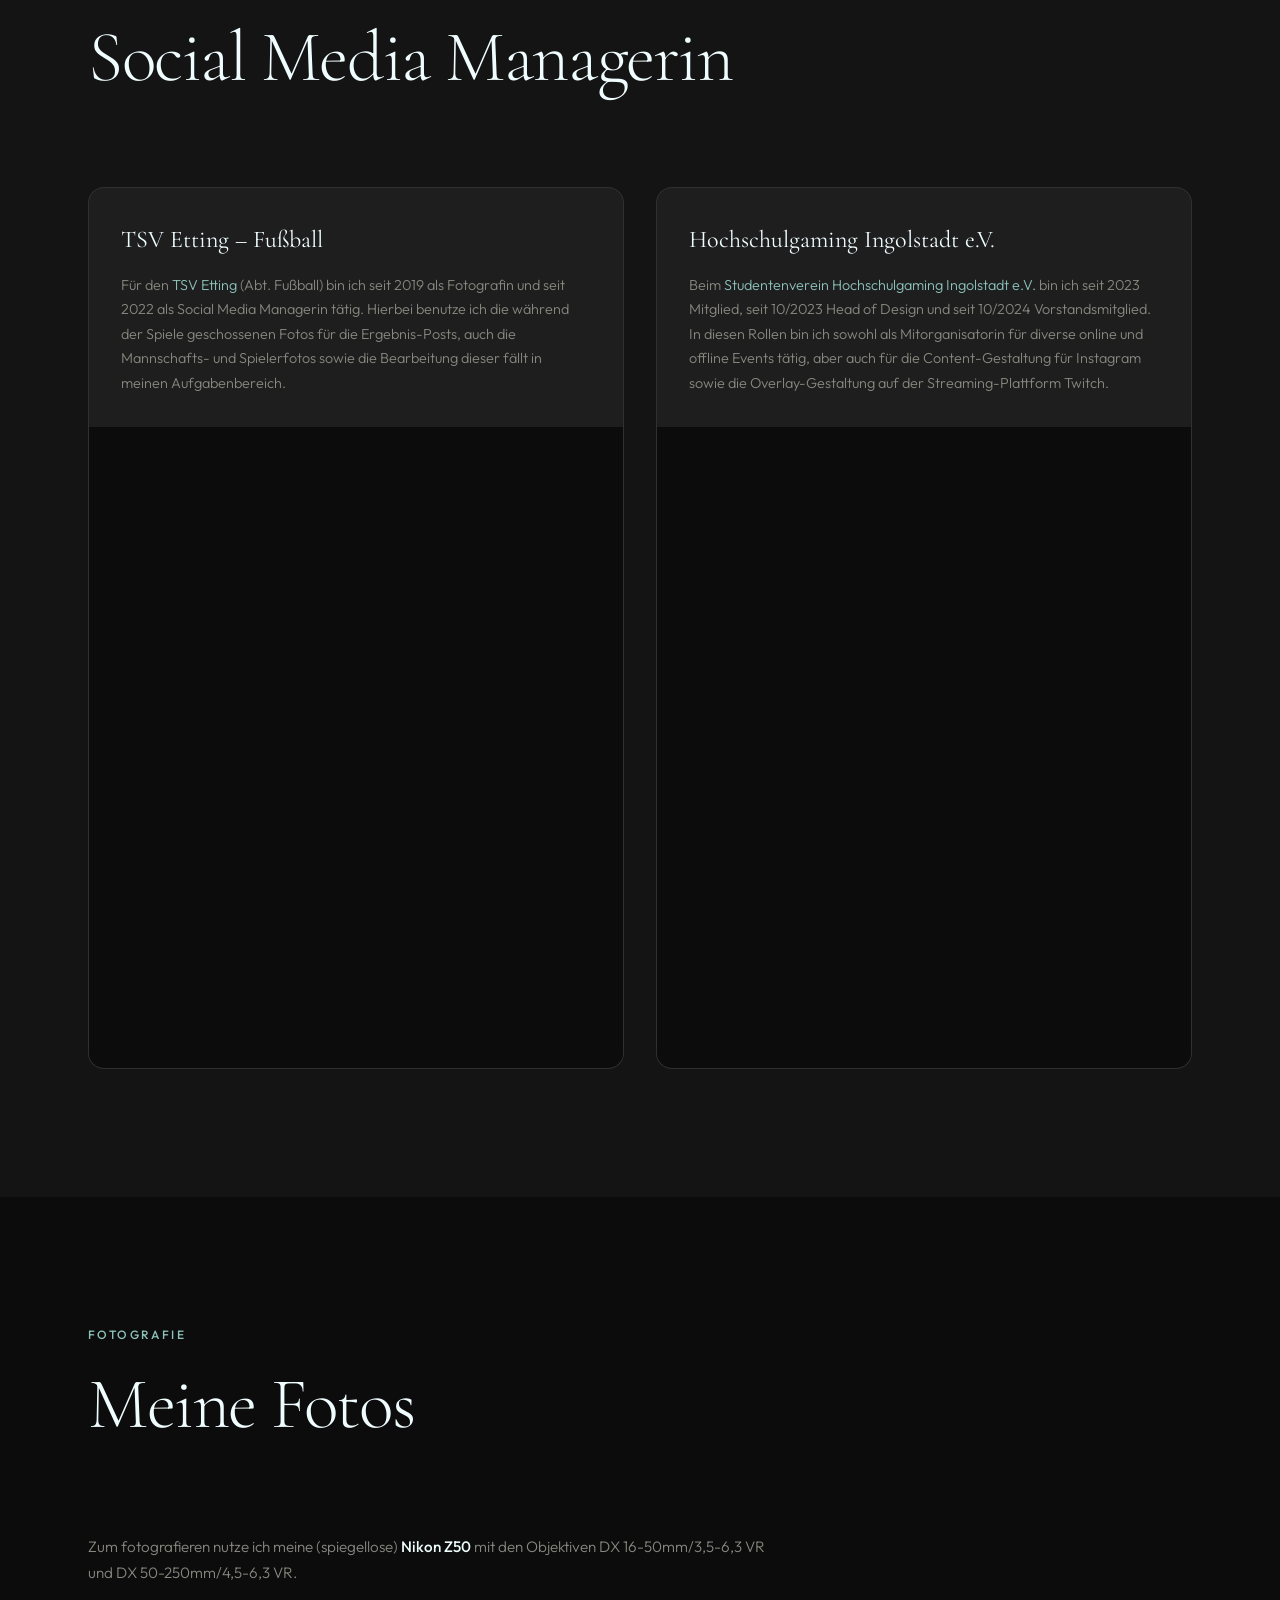
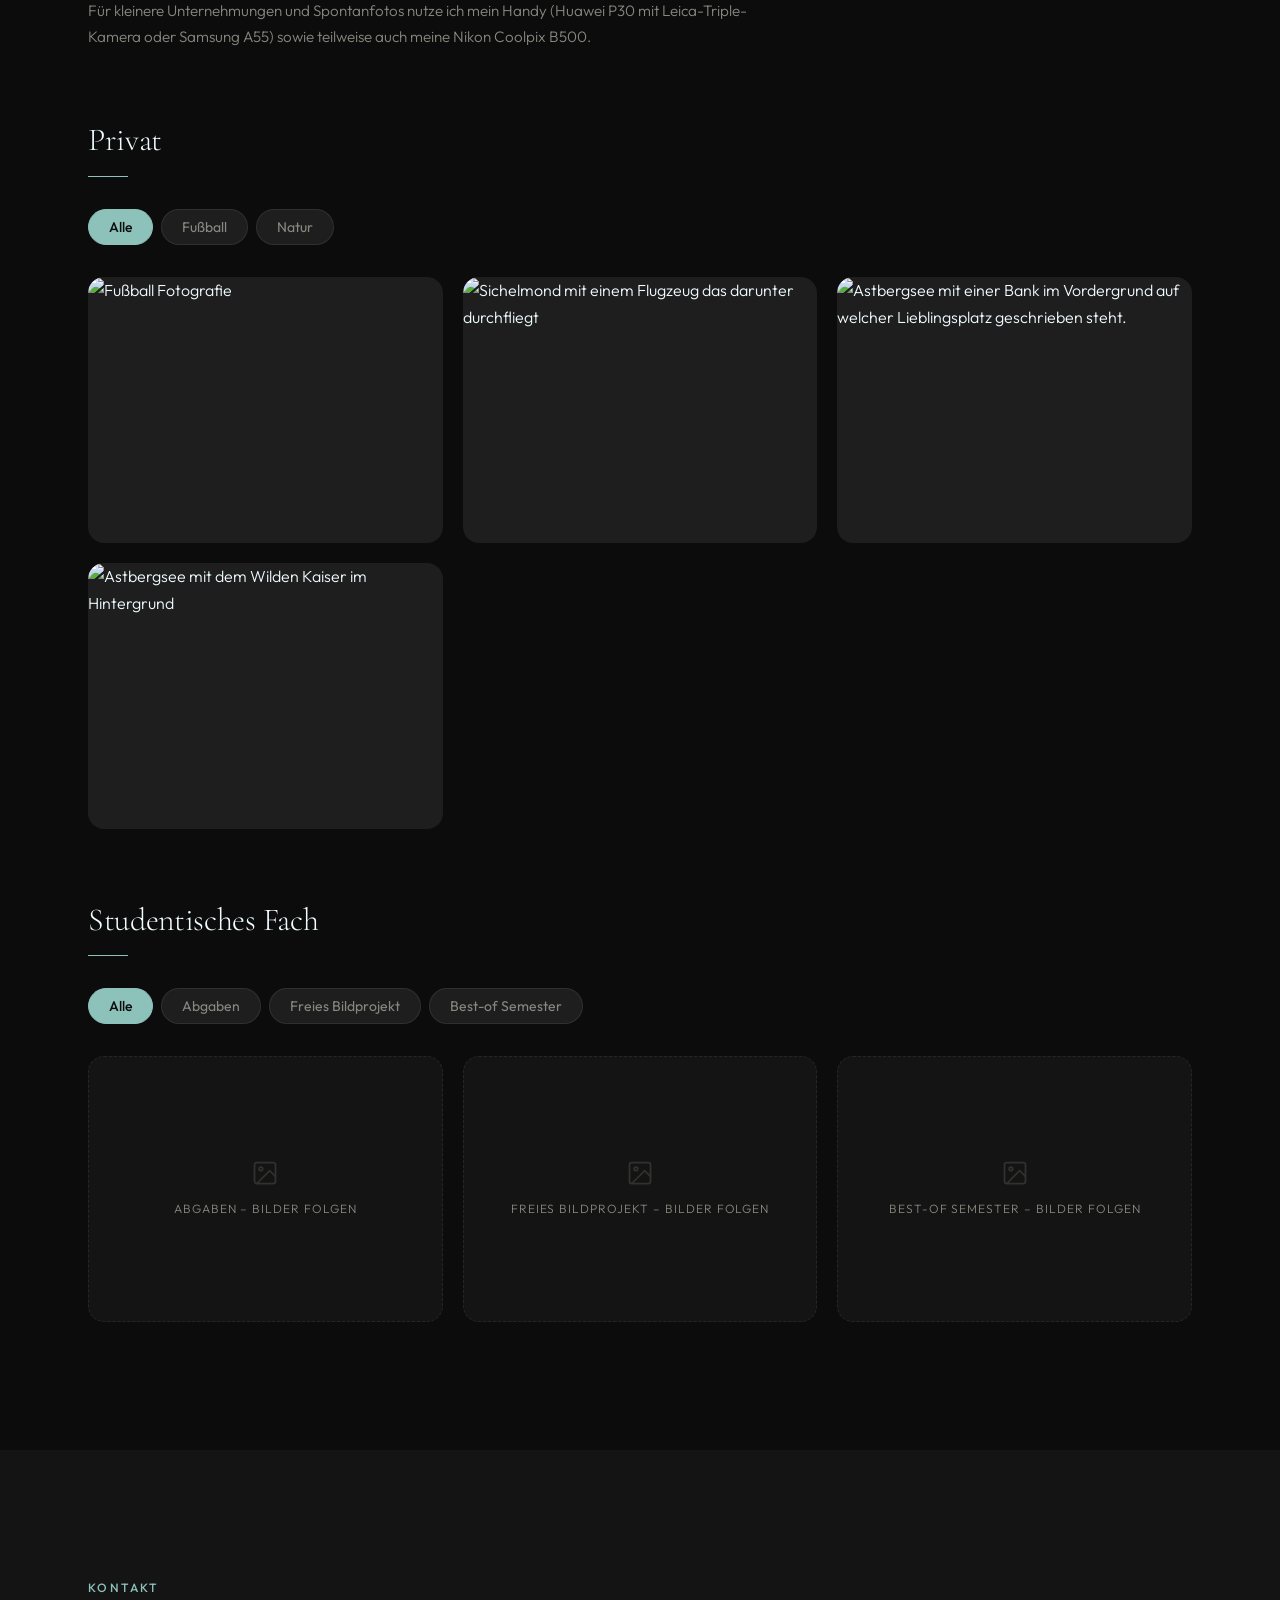
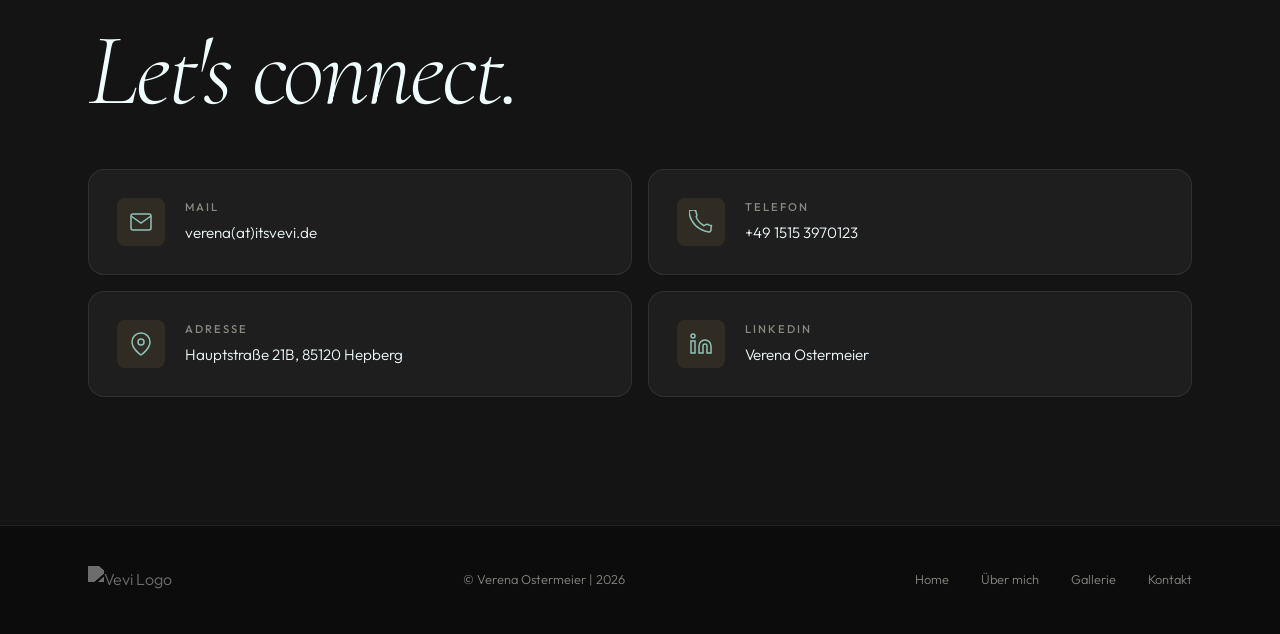
==== commit 0b239b3b: "Project view" ====
--- a/index.html
+++ b/index.html
@@ -89,10 +89,6 @@
           <a href="#about-me" class="btn btn--primary">Mehr über mich</a>
           <a href="#gallery" class="btn btn--ghost">Meine Arbeiten</a>
         </div>
-      </div>
-      <div class="hero__scroll-hint">
-        <span>Scroll</span>
-        <div class="scroll-line"></div>
       </div>
     </section>
 
@@ -579,6 +575,82 @@
     </div>
   </div>
 
+  <!-- ===================== PROJECT OVERLAY ===================== -->
+  <div class="proj-overlay" id="projOverlay" aria-modal="true" role="dialog">
+    <div class="proj-overlay__bar">
+      <button class="proj-overlay__close" id="projOverlayClose" aria-label="Schließen">
+        <svg width="20" height="20" viewBox="0 0 24 24" fill="none" stroke="currentColor" stroke-width="1.8"><line x1="18" y1="6" x2="6" y2="18"/><line x1="6" y1="6" x2="18" y2="18"/></svg>
+        Schließen
+      </button>
+      <span class="proj-overlay__title" id="projOverlayTitle"></span>
+    </div>
+    <div class="proj-overlay__body" id="projOverlayBody">
+      <div class="proj-overlay__loader">
+        <span></span><span></span><span></span>
+      </div>
+    </div>
+  </div>
+  <div class="proj-overlay__backdrop" id="projOverlayBackdrop"></div>
+
   <script src="script.js"></script>
+  <script>
+    (function() {
+      const overlay   = document.getElementById('projOverlay');
+      const body      = document.getElementById('projOverlayBody');
+      const titleEl   = document.getElementById('projOverlayTitle');
+      const closeBtn  = document.getElementById('projOverlayClose');
+      const backdrop  = document.getElementById('projOverlayBackdrop');
+
+      function openOverlay(href, label) {
+        document.body.style.overflow = 'hidden';
+        overlay.classList.add('is-open');
+        backdrop.classList.add('is-visible');
+        titleEl.textContent = label || '';
+        body.innerHTML = '<div class="proj-overlay__loader"><span></span><span></span><span></span></div>';
+
+        fetch(href)
+          .then(r => r.text())
+          .then(html => {
+            const parser  = new DOMParser();
+            const doc     = parser.parseFromString(html, 'text/html');
+            const main    = doc.querySelector('main') || doc.body;
+            // strip nav / header / footer from loaded page
+            main.querySelectorAll('header, nav, footer, .nav, .footer').forEach(el => el.remove());
+            body.innerHTML = main.innerHTML;
+            body.scrollTop = 0;
+            // re-run any reveal animations
+            body.querySelectorAll('.reveal-up, .reveal-right').forEach(el => {
+              el.classList.add('visible');
+            });
+          })
+          .catch(() => {
+            body.innerHTML = '<p style="padding:3rem;color:var(--muted)">Seite konnte nicht geladen werden.</p>';
+          });
+      }
+
+      function closeOverlay() {
+        overlay.classList.remove('is-open');
+        backdrop.classList.remove('is-visible');
+        document.body.style.overflow = '';
+        setTimeout(() => { body.innerHTML = ''; }, 400);
+      }
+
+      // intercept all .project__link clicks
+      document.querySelectorAll('.project__link').forEach(a => {
+        a.addEventListener('click', function(e) {
+          e.preventDefault();
+          const href  = this.getAttribute('href');
+          // derive a label from the nearest project name
+          const article = this.closest('article, .project');
+          const nameEl  = article && article.querySelector('.project__name, h3');
+          openOverlay(href, nameEl ? nameEl.textContent.trim() : '');
+        });
+      });
+
+      closeBtn.addEventListener('click', closeOverlay);
+      backdrop.addEventListener('click', closeOverlay);
+      document.addEventListener('keydown', e => { if (e.key === 'Escape') closeOverlay(); });
+    })();
+  </script>
 </body>
 </html>
--- a/style.css
+++ b/style.css
@@ -1091,3 +1091,105 @@
   .footer__inner { flex-direction: column; text-align: center; }
   .footer__links { justify-content: center; }
 }
+
+/* ====================================================
+   PROJECT OVERLAY
+==================================================== */
+.proj-overlay__backdrop {
+  position: fixed;
+  inset: 0;
+  background: rgba(0,0,0,0.6);
+  backdrop-filter: blur(4px);
+  z-index: 800;
+  opacity: 0;
+  pointer-events: none;
+  transition: opacity 0.4s ease;
+}
+.proj-overlay__backdrop.is-visible {
+  opacity: 1;
+  pointer-events: auto;
+}
+
+.proj-overlay {
+  position: fixed;
+  inset: 0;
+  z-index: 900;
+  background: var(--bg);
+  display: flex;
+  flex-direction: column;
+  transform: translateY(100%);
+  transition: transform 0.55s cubic-bezier(0.22, 1, 0.36, 1);
+  will-change: transform;
+}
+.proj-overlay.is-open {
+  transform: translateY(0);
+}
+
+.proj-overlay__bar {
+  display: flex;
+  align-items: center;
+  gap: 1.5rem;
+  padding: 1rem 2rem;
+  border-bottom: 1px solid var(--border);
+  flex-shrink: 0;
+  background: var(--bg);
+  position: sticky;
+  top: 0;
+  z-index: 10;
+}
+
+.proj-overlay__close {
+  display: flex;
+  align-items: center;
+  gap: 0.5rem;
+  background: none;
+  border: 1px solid var(--border);
+  color: var(--text);
+  font-family: var(--ff-body);
+  font-size: 0.8rem;
+  letter-spacing: 0.1em;
+  text-transform: uppercase;
+  padding: 0.45rem 1rem;
+  border-radius: var(--radius);
+  cursor: pointer;
+  transition: border-color var(--transition), color var(--transition);
+}
+.proj-overlay__close:hover {
+  border-color: var(--accent);
+  color: var(--accent);
+}
+
+.proj-overlay__title {
+  font-family: var(--ff-display);
+  font-size: 1rem;
+  font-weight: 400;
+  color: var(--muted);
+  letter-spacing: 0.04em;
+}
+
+.proj-overlay__body {
+  flex: 1;
+  overflow-y: auto;
+  overscroll-behavior: contain;
+}
+
+/* Loader dots */
+.proj-overlay__loader {
+  display: flex;
+  align-items: center;
+  justify-content: center;
+  gap: 0.5rem;
+  padding: 6rem 0;
+}
+.proj-overlay__loader span {
+  width: 8px; height: 8px;
+  border-radius: 50%;
+  background: var(--accent);
+  animation: loaderPulse 1.2s ease-in-out infinite;
+}
+.proj-overlay__loader span:nth-child(2) { animation-delay: 0.2s; }
+.proj-overlay__loader span:nth-child(3) { animation-delay: 0.4s; }
+@keyframes loaderPulse {
+  0%, 80%, 100% { transform: scale(0.6); opacity: 0.3; }
+  40%            { transform: scale(1);   opacity: 1; }
+}
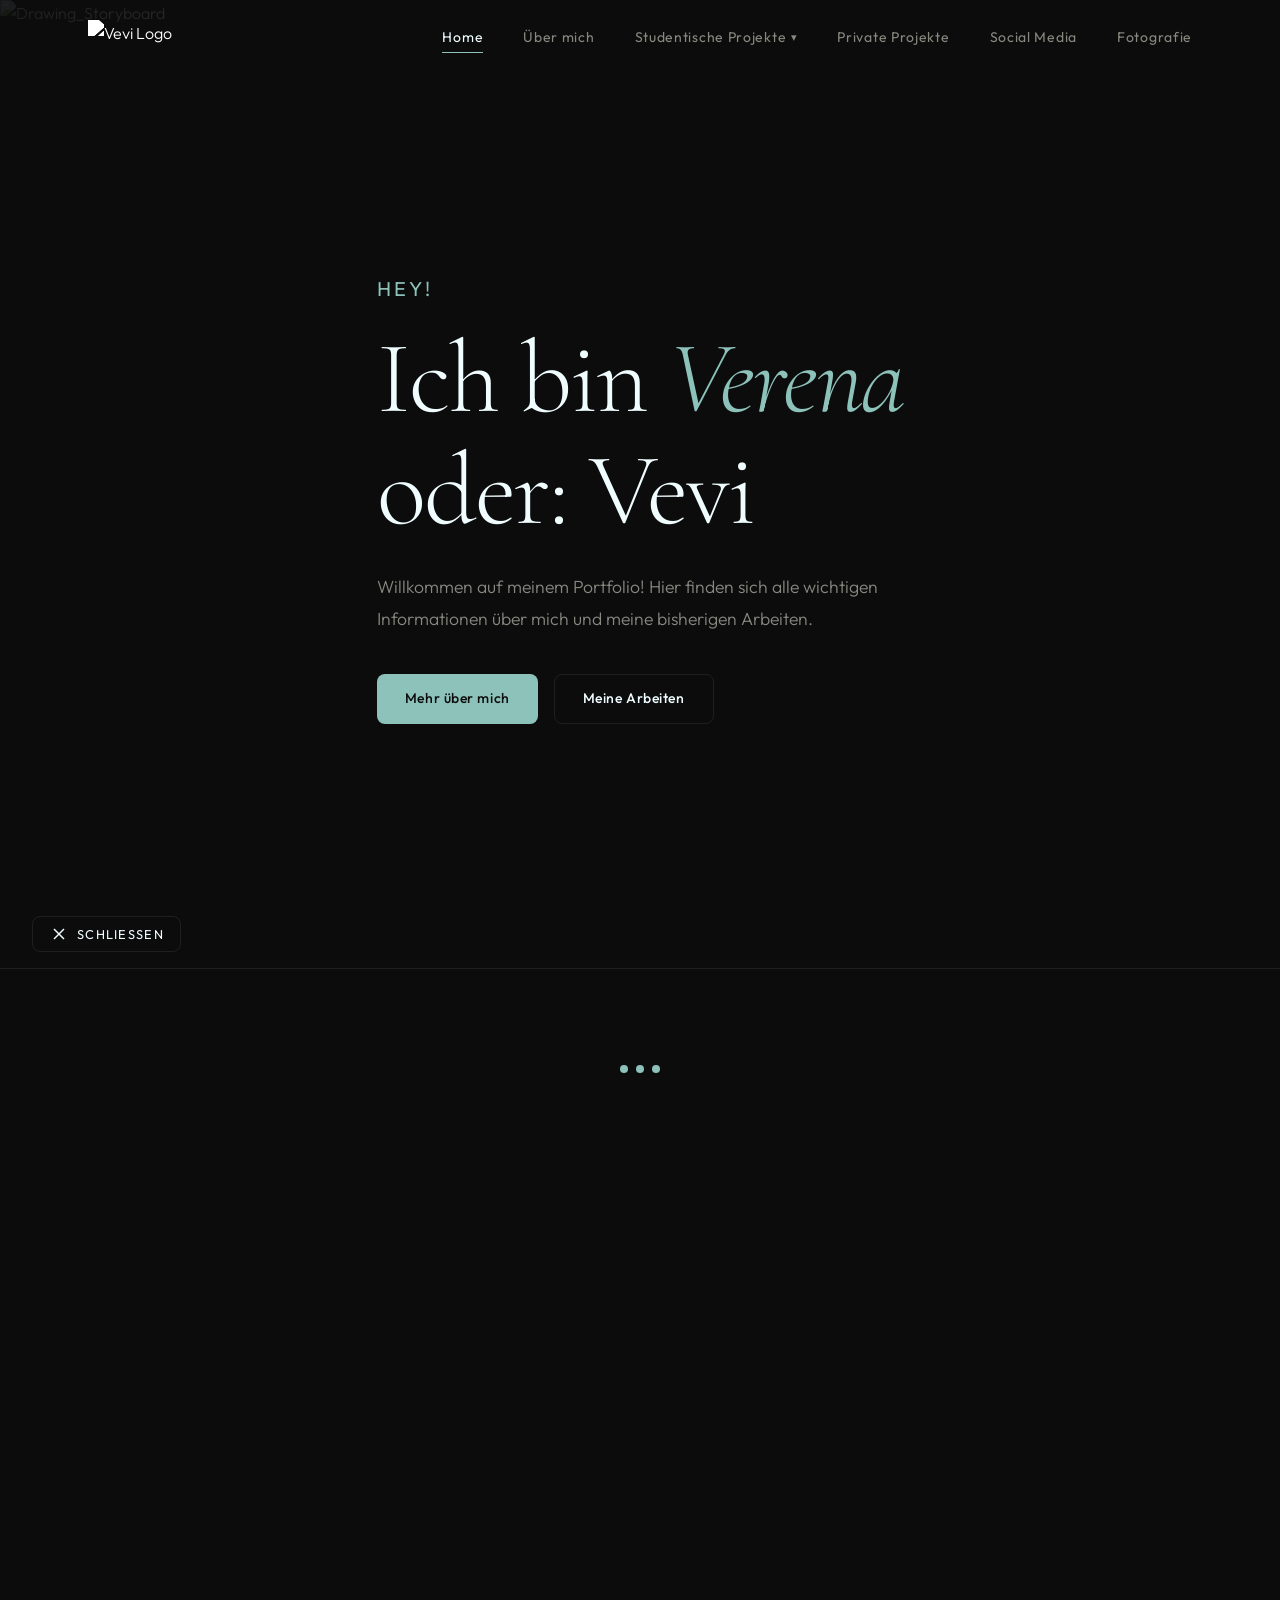
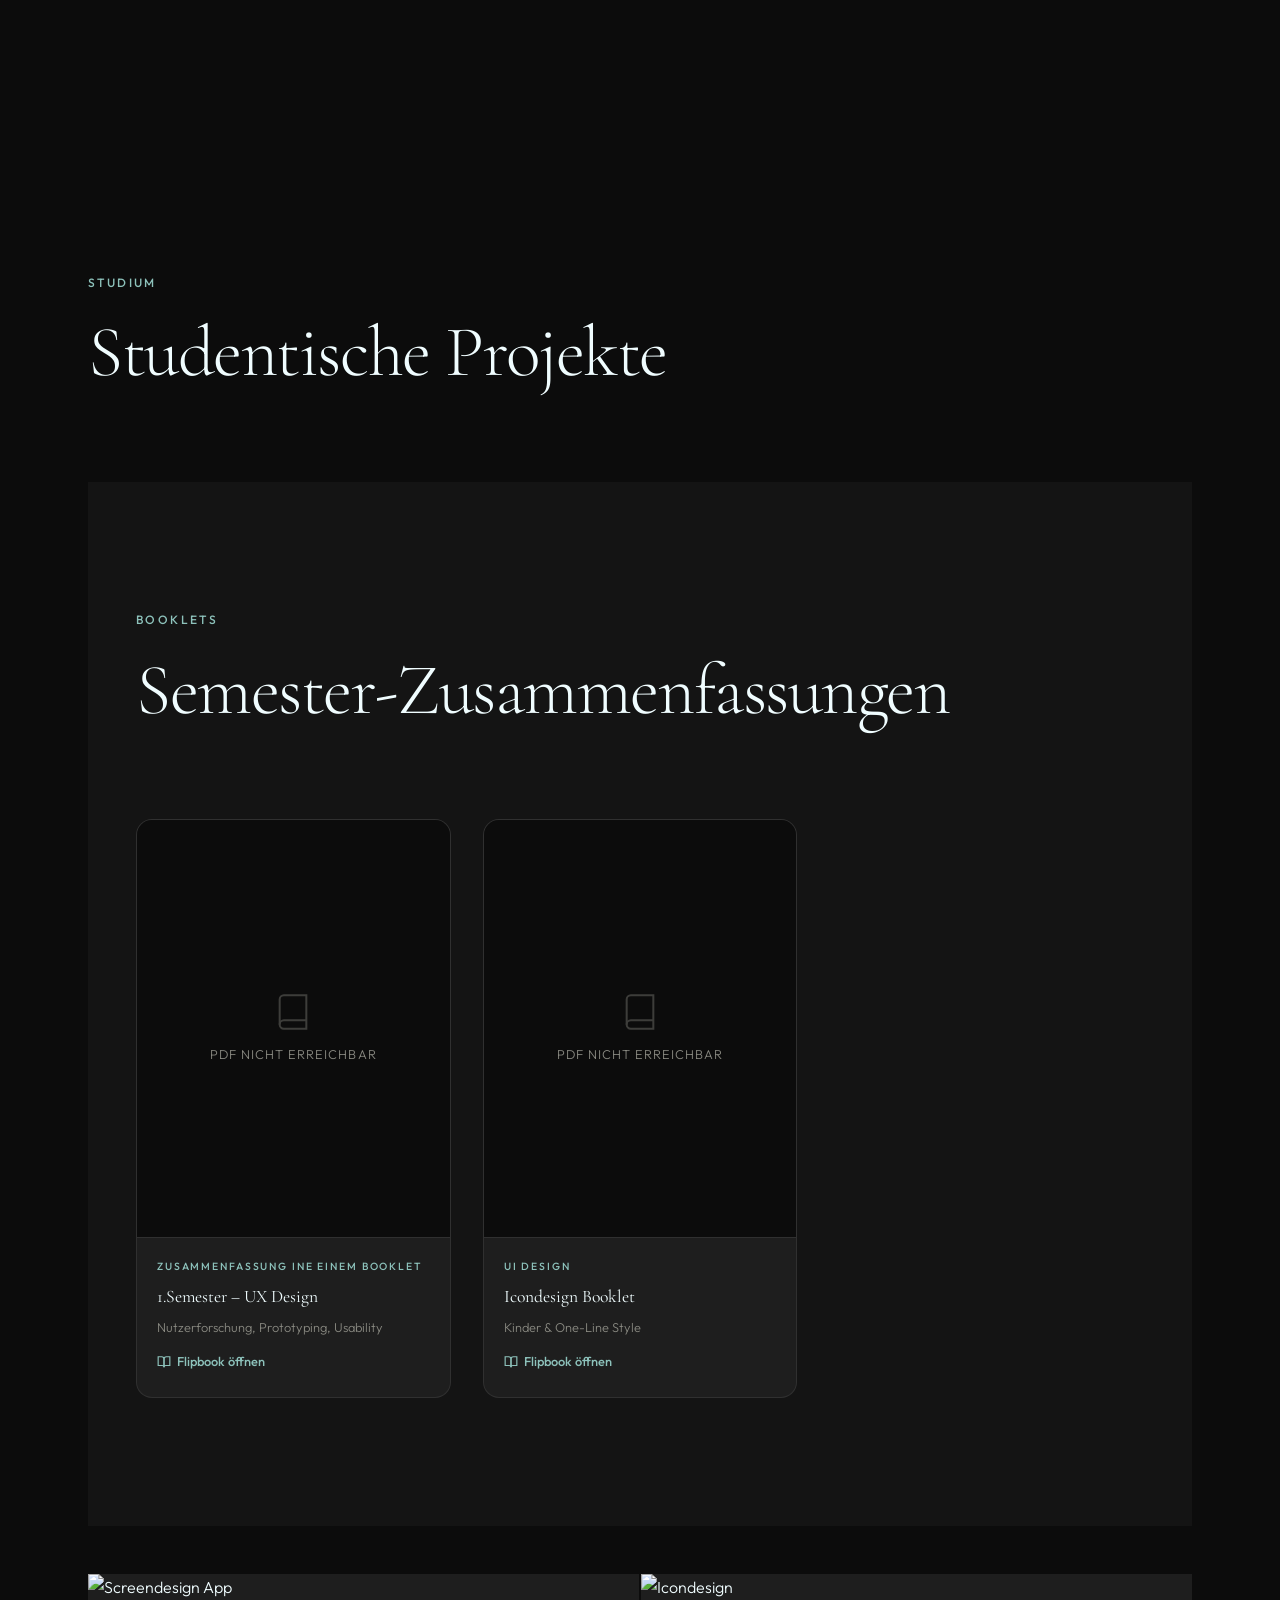
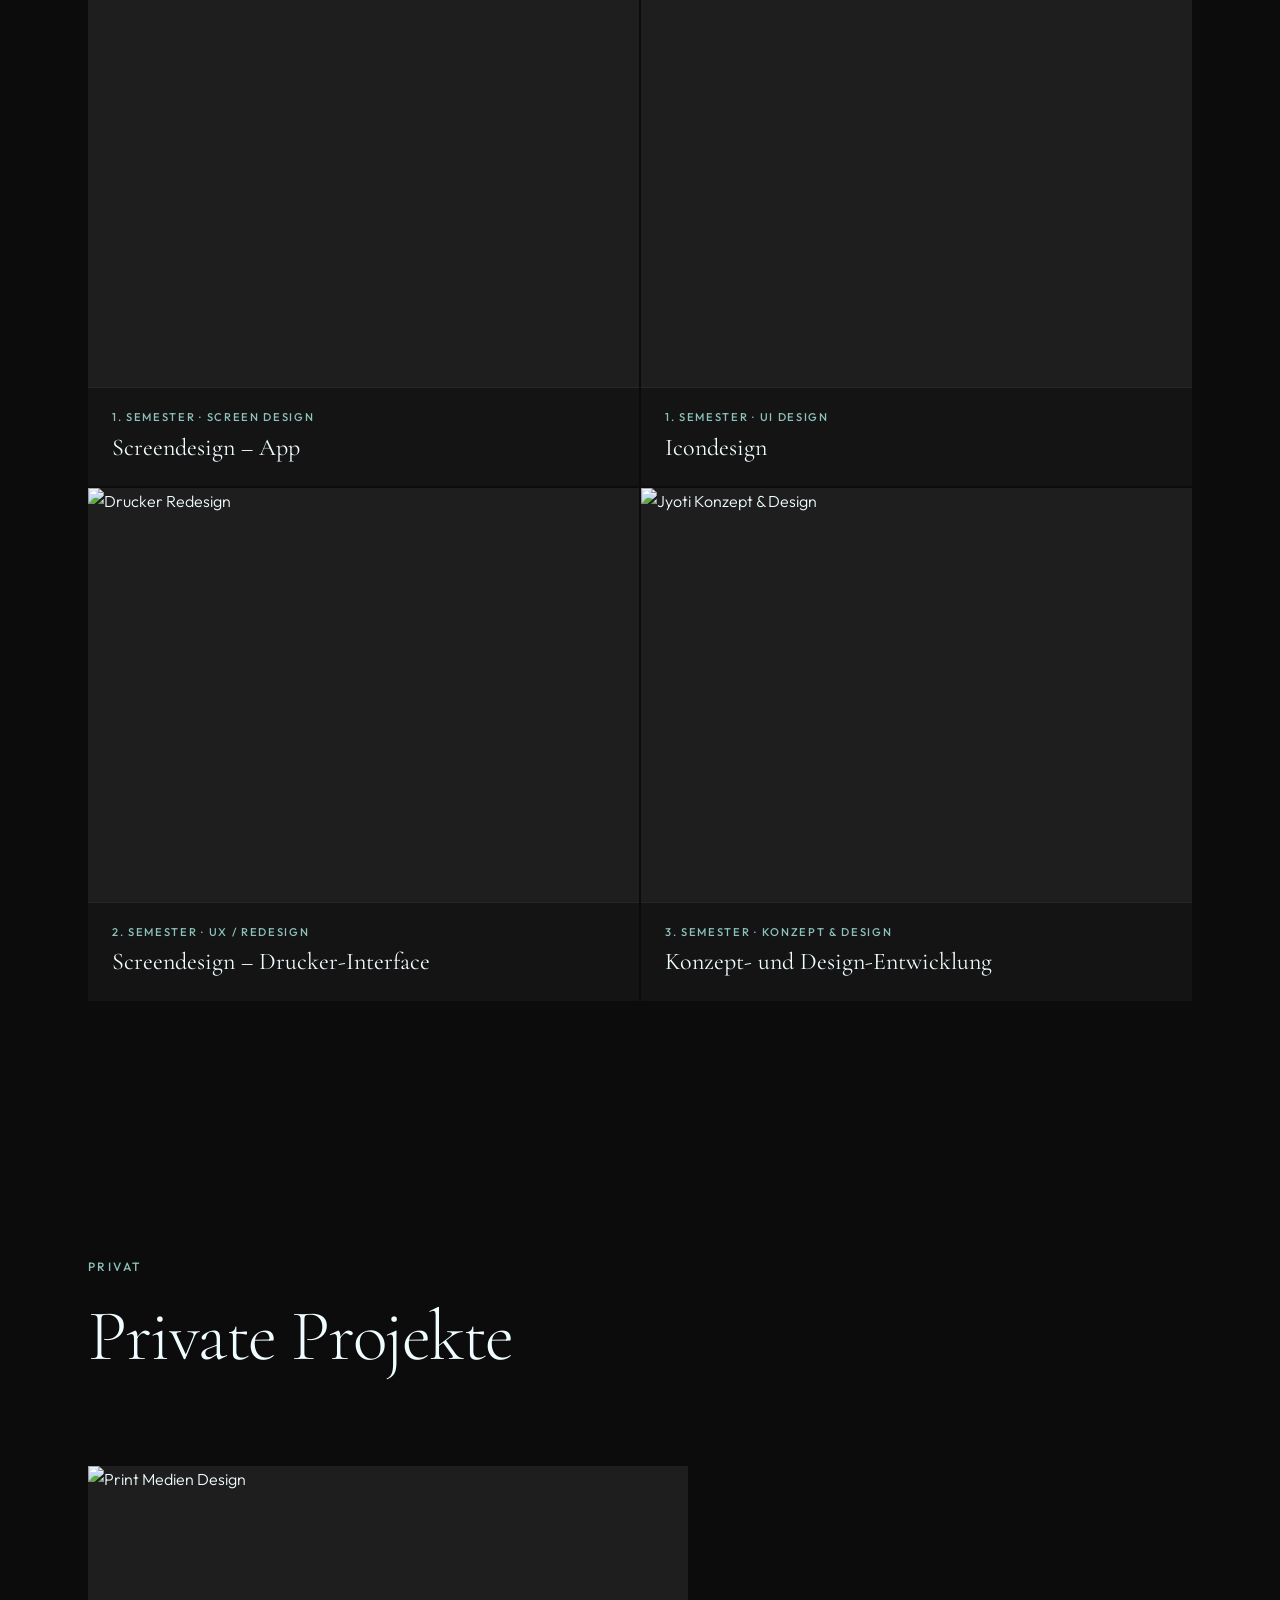
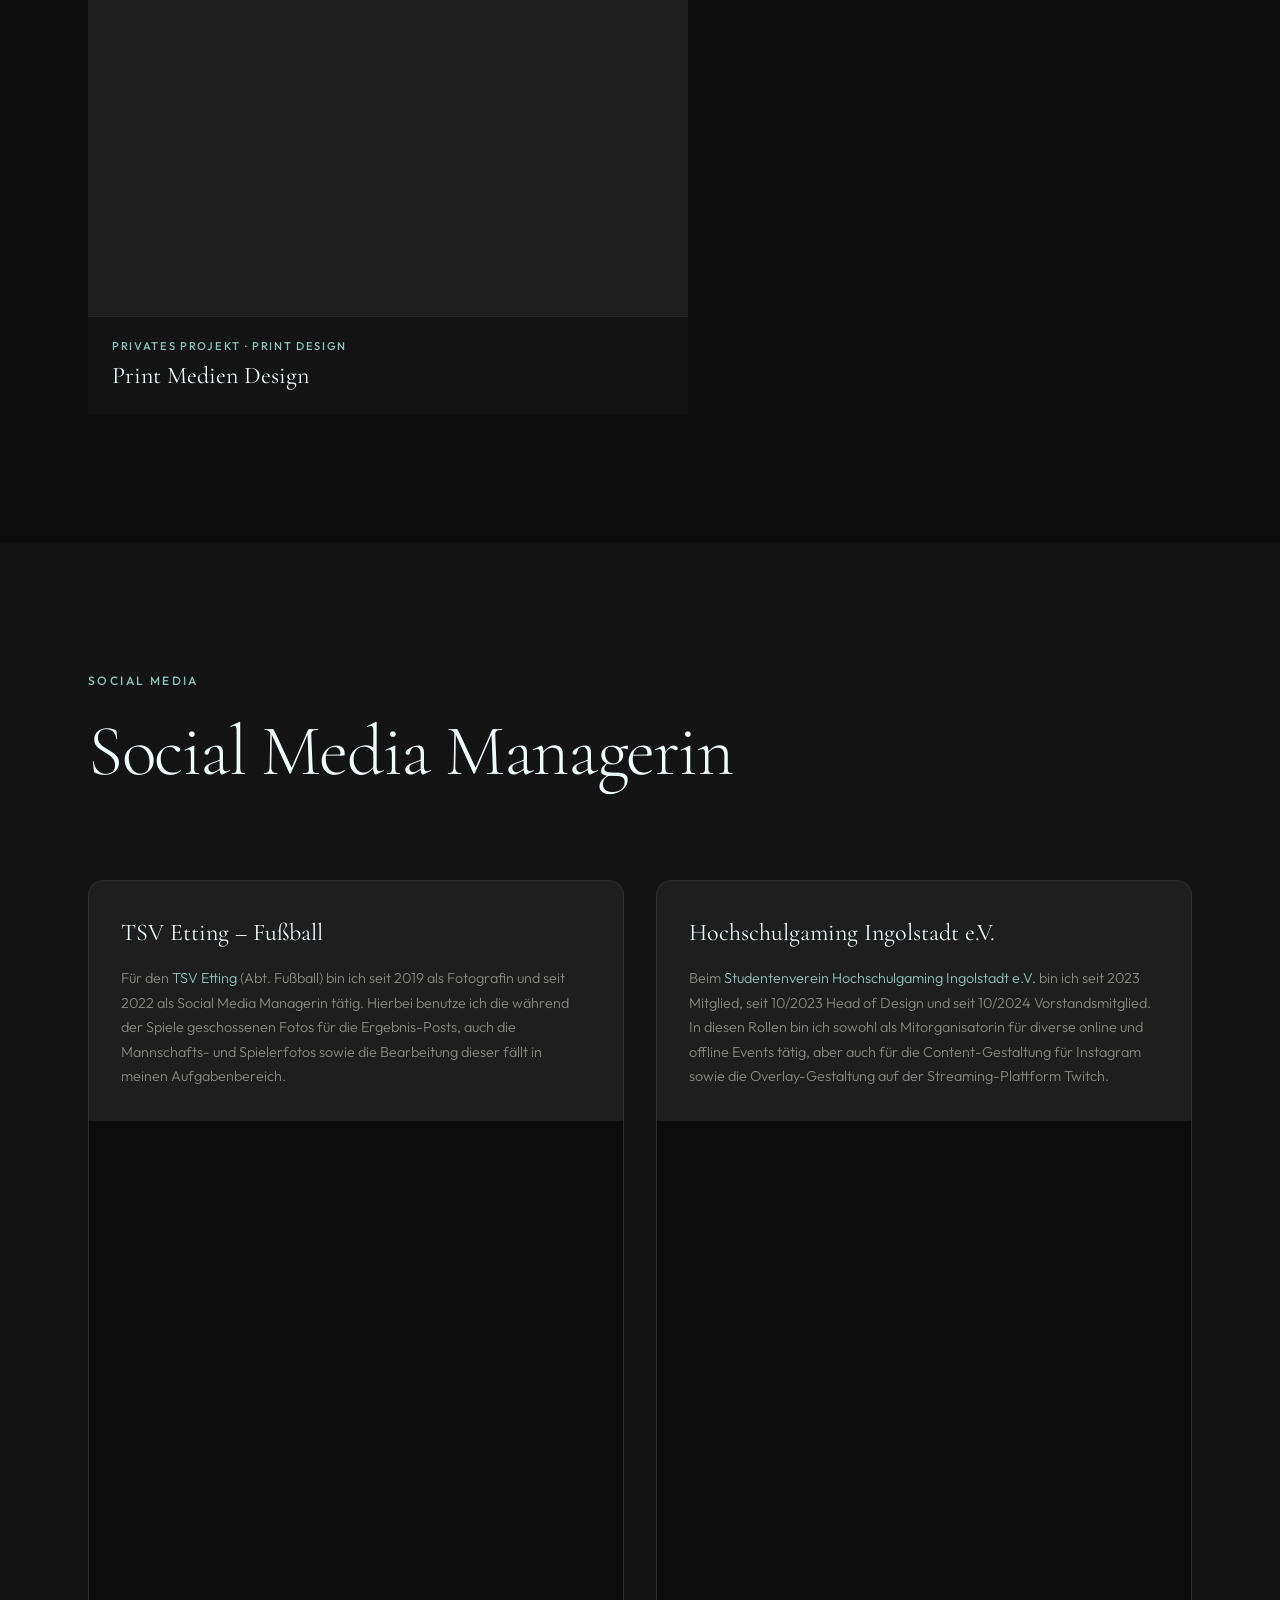
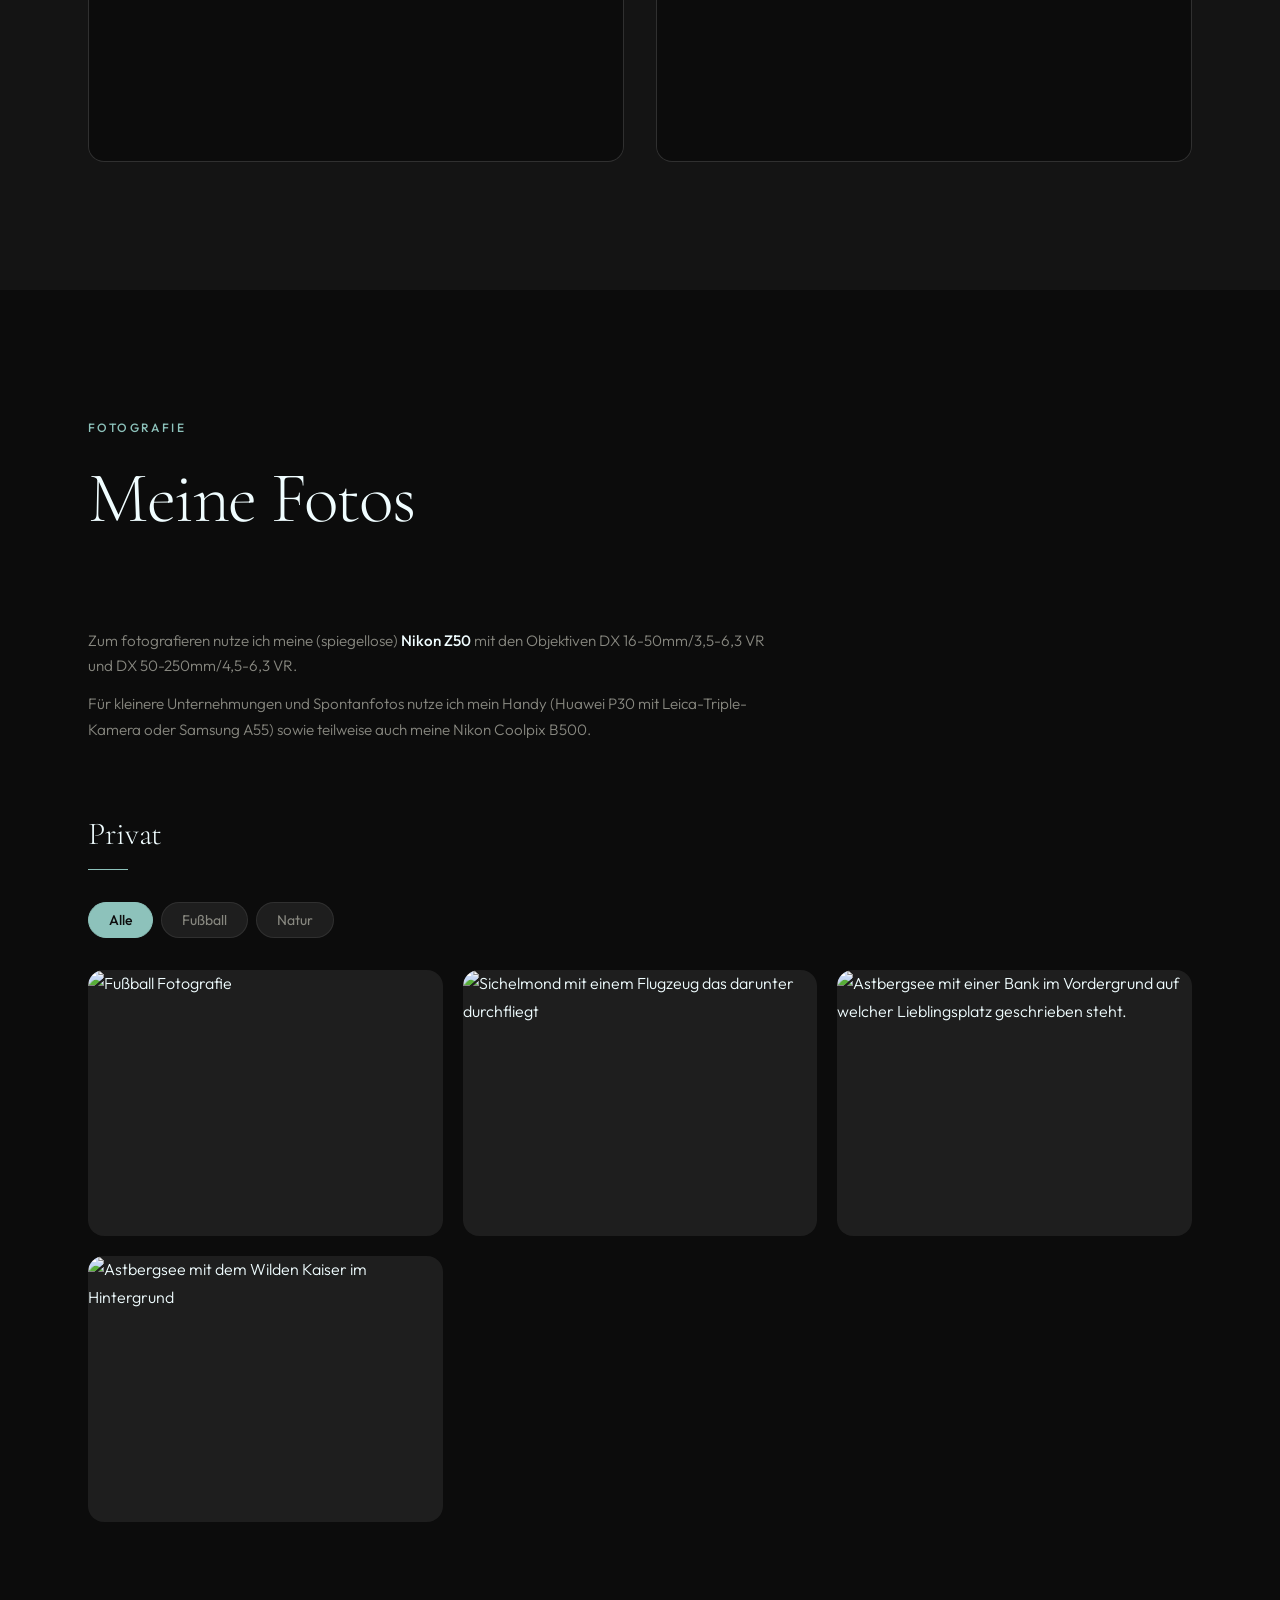
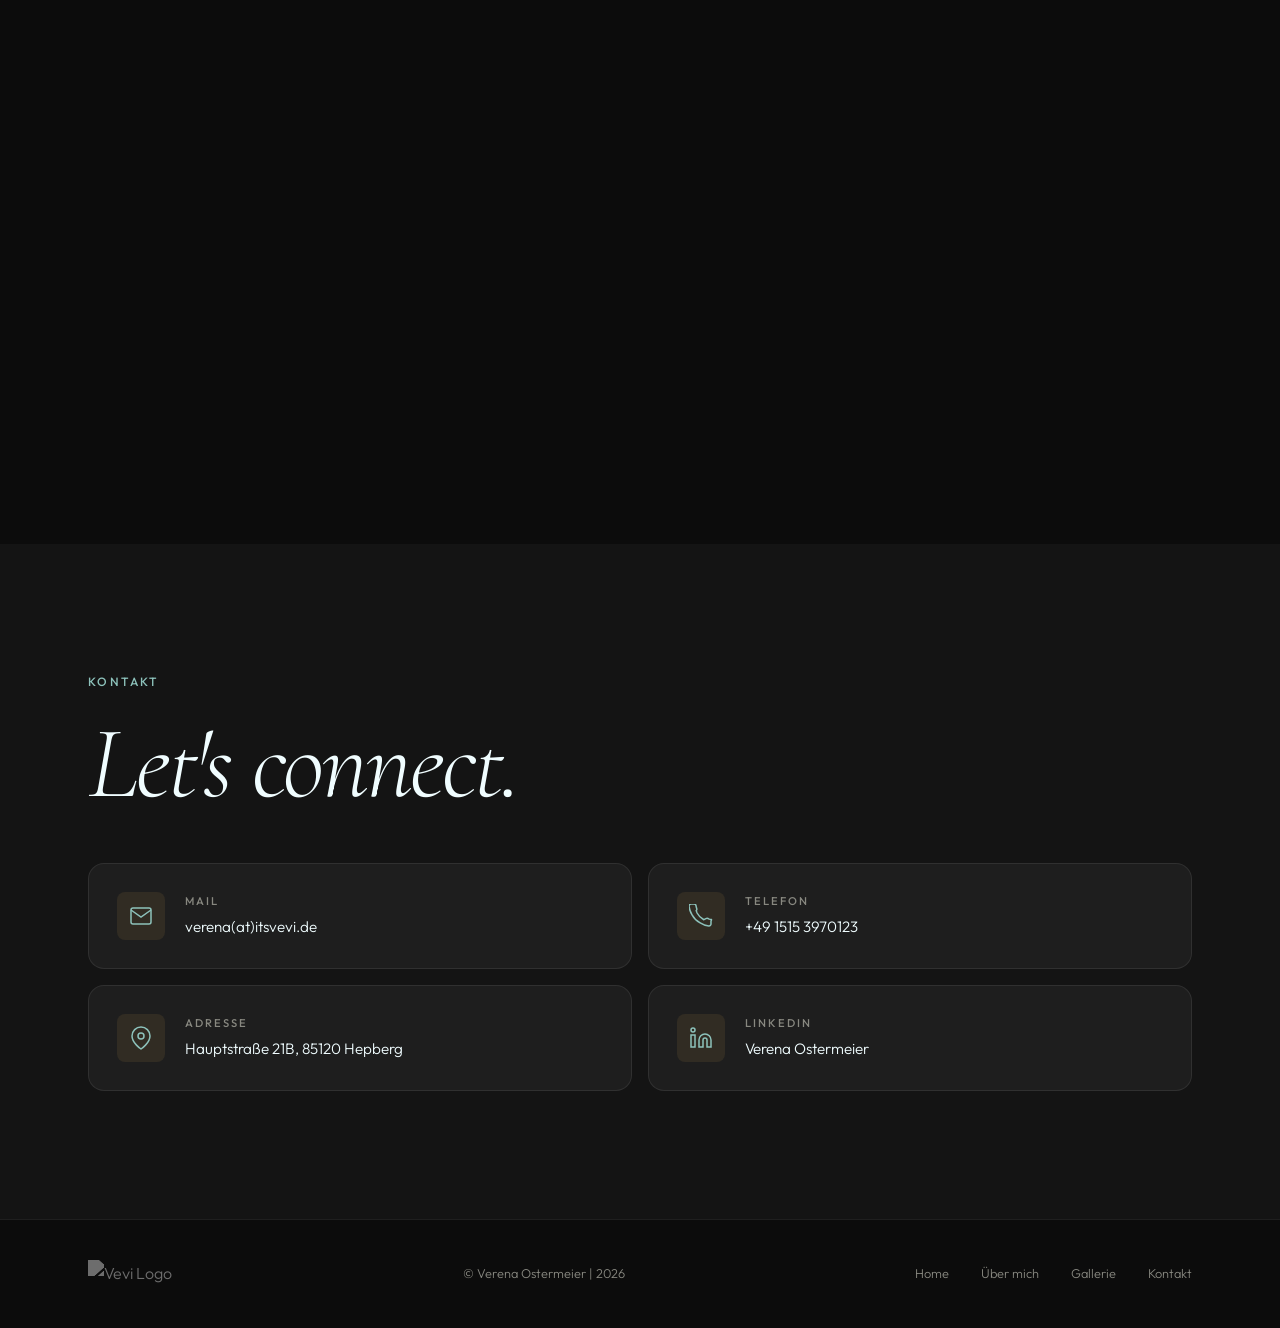
==== commit a88ab5af: "project card update" ====
--- a/index.html
+++ b/index.html
@@ -161,165 +161,50 @@
       </div>
       </section>
 
-        <!-- Projekt 1: Screendesign App -->
-        <article class="project reveal-up delay-1">
-          <div class="project__header">
-            <h3 class="project__name">Screendesign – App</h3>
-            <span class="project__tag">1. Semester</span>
-            <span class="project__tag">Screen Design</span>
-          </div>
-          <div class="project__layout project__layout--right">
-            <div class="project__images">
-              <div class="project__style-grid">
-                <div class="style-card">
-                  <img src="https://framerusercontent.com/images/IfJc5o8cqPdDnirEYphRJ2InhY.png" alt="Original" />
-                  <span>Original</span>
-                </div>
-                <div class="style-card">
-                  <img src="https://framerusercontent.com/images/7i2QCDAvbE3nuopqDnM7VnyOK8.png" alt="Retro Futurism" />
-                  <span>Retro Futurism</span>
-                </div>
-                <div class="style-card">
-                  <img src="https://framerusercontent.com/images/UxjcoCgtYeL9xXJMrFvBHlPuEts.png" alt="Dark Mode" />
-                  <span>Dark Mode</span>
-                </div>
-                <div class="style-card">
-                  <img src="https://framerusercontent.com/images/Kkr3543Q5LXbzZV7M77x7kwE1O0.png" alt="Bauhaus" />
-                  <span>Bauhaus</span>
-                </div>
-              </div>
-            </div>
-            <div class="project__text">
-              <p>Die Aufgabe bestand darin, eine App in verschiedenen UI Stilen zu gestalten. Hierfür recherchierte ich erst die aktuellen Trends sowie auch eher außergewöhnliche Styles, dabei entschied ich mich für:</p>
-              <ul>
-                <li>Retro Futurism</li>
-                <li>Dark Mode</li>
-                <li>Bauhaus</li>
-              </ul>
-              <p>Zuerst erstellte ich zu jedem Stil ein Moodboard, suchte mir eine passende Applikation – welche ich zunächst in Illustrator nachgebaut habe – und passte schließlich das Screendesign den entsprechenden Stilen an.</p>
-              <a href="screendesign.html" class="project__link">Zum Projekt <svg width="14" height="14" viewBox="0 0 24 24" fill="none" stroke="currentColor" stroke-width="2"><path d="M5 12h14M12 5l7 7-7 7"/></svg></a>
-            </div>
-          </div>
-        </article>
-
-        <div class="project-divider"></div>
-
-        <!-- Projekt 2: Icondesign -->
-        <article class="project reveal-up delay-2">
-          <div class="project__header">
-            <h3 class="project__name">Icondesign</h3>
-            <span class="project__tag">1. Semester</span>
-            <span class="project__tag">UI Design</span>
-          </div>
-          <div class="project__layout project__layout--left">
-            <div class="project__text">
-              <p>Die Aufgabe: das Gestalten von sieben Icons für eine Nachhaltigkeits-App. Es sollten zwei Sets erstellt werden, um zwei unterschiedliche Zielgruppen anzusprechen.</p>
-              <p>Die Größe, Position und Reihenfolge der Icons wurde festgelegt. Die Typographie musste an den Stil der Icons angepasst werden, damit es ein stimmiges Gesamtbild ergibt.</p>
-              <p>Zur Unterstützung bei der Ideenfindung fertigte ich einige grobe Skizzen an. Zudem erstellte ich Moodboards und arbeitete anschließend einige Icons aus. Hierbei fokussierte ich mich auf die, die mir am ehesten zusagten und auch verschiedene Stile darstellten.</p>
-              <p>Dadurch, dass die vorherigen Skizzen bereits schon einem Stil entsprechend in Illustrator angefertigt wurden, musste ich mich nur noch für einzelne Icons entscheiden und diese für eine App entsprechend aufbereiten – hierbei arbeitete ich den <strong>„Kinder" und „One-Line" Style</strong> aus.</p>
-              <a href="icondesign.html" class="project__link">Zum Projekt <svg width="14" height="14" viewBox="0 0 24 24" fill="none" stroke="currentColor" stroke-width="2"><path d="M5 12h14M12 5l7 7-7 7"/></svg></a>
-            </div>
-            <div class="project__images">
-              <img src="https://framerusercontent.com/images/oWOzizxAvUJmtJ6ehSknXmC59o.png?scale-down-to=1024" alt="Icondesign Set 1" class="project__img project__img--main" />
-              <div class="project__img-row">
-                <img src="https://framerusercontent.com/images/1HEl3Y6gznwkYhzArRQk1Dr4dk.png?scale-down-to=512" alt="Icondesign Skizzen" class="project__img" />
-                <img src="https://framerusercontent.com/images/lc72TYgTUvbFzoRnFEGta3F9ryM.png" alt="Icondesign Ergebnis" class="project__img" />
-              </div>
-            </div>
-          </div>
-        </article>
-
-        <div class="project-divider"></div>
-
-        <!-- Projekt 3: Drucker Redesign -->
-        <article class="project reveal-up delay-2">
-          <div class="project__header">
-            <h3 class="project__name">Screendesign – Redesign Drucker-Interface</h3>
-            <span class="project__tag">2. Semester</span>
-            <span class="project__tag">UX / Redesign</span>
-          </div>
-          <div class="project__layout project__layout--left">
-            <div class="project__text">
-              <p>In diesem Projekt ging es um das Redesign des THI-Drucker Interfaces.</p>
-              <p>Hierfür habe ich im ersten Schritt den originalen Screen nachgebaut. Beim Moodboard achtete ich vor allem auf die Zielgruppe: Studenten, Dozenten und Angestellte der THI – also überwiegend junge Menschen.</p>
-              <p>Dadurch kam ich schnell zum Ergebnis, dass das sogenannte <strong>„Glassmorphism"</strong>-UI perfekt zu dieser Zielgruppe passen würde.</p>
-              <p>Das Screendesign fertigte ich in Figma an. Um die Usability zu prüfen, baute ich auch hier einen Klick-Prototypen und führte im privaten Umfeld einige Usability-Tests durch.</p>
-              <a href="drucker.html" class="project__link">Zum Projekt <svg width="14" height="14" viewBox="0 0 24 24" fill="none" stroke="currentColor" stroke-width="2"><path d="M5 12h14M12 5l7 7-7 7"/></svg></a>
-            </div>
-            <div class="project__images">
-              <img src="https://framerusercontent.com/images/Vj8TJgHLZL3if17ZJDfd6o3kIw.png?scale-down-to=512" alt="Drucker Original" class="project__img" />
-              <img src="https://framerusercontent.com/images/6BHQPKPx90wYy4CbJzFQZ2j0adc.png" alt="Drucker Redesign" class="project__img" />
-              <img src="https://framerusercontent.com/images/60RSMxda7Jhd3Cke8NvTFLPtJA.png" alt="Drucker Detail" class="project__img" />
-            </div>
-          </div>
-        </article>
-
-        <div class="project-divider"></div>
-
-        <!-- Projekt 4: Konzept & Design (Jyoti) -->
-        <article class="project reveal-up delay-1">
-          <div class="project__header">
-            <h3 class="project__name">Konzept- und Design-Entwicklung</h3>
-            <span class="project__tag">3. Semester</span>
-            <span class="project__tag">Konzept &amp; Design</span>
-          </div>
-          <div class="project__demenz">
-            <div class="project__demenz-intro">
-              <p class="project__demenz-question">Gruppenarbeit zum Thema: <em>„Wie kann moderne Technologie Menschen mit Demenz dabei unterstützen, eine gute Lebensqualität zu erreichen?"</em></p>
-              <div class="project__text">
-                <p>Wir starteten damit, uns mit dem Thema Demenz vertraut zu machen. Hierfür führten wir Interviews mit Personen aus dem Umfeld von an Demenz erkrankten Personen, nebenbei erfolgte eine ausführliche Internet-Recherche.</p>
-                <p>Nachdem wir uns im Team darauf verständigten, eine Applikation zur Unterstützung der pflegenden Familienangehörigen zu designen, starteten wir auch bereits mit der Konzeptionierung.</p>
-                <p>Wir entschieden uns bewusst für eine Kombination aus <strong>Wearable für den Alzheimer-Patienten</strong> sowie einer <strong>App für die Pflegeperson</strong>.</p>
-              </div>
-            </div>
-            <div class="project__demenz-phases">
-              <div class="phase-card">
-                <span class="phase-num">01</span>
-                <h4>Research</h4>
-                <div class="phase-imgs">
-                  <img src="https://framerusercontent.com/images/YUwTjyG0b2HhqvxICLM382Rox4.png" alt="Research" />
-                  <img src="https://framerusercontent.com/images/H5YliZavvtHz3x2PkXptVU4Ddvo.png" alt="Research 2" />
-                </div>
-              </div>
-              <div class="phase-card">
-                <span class="phase-num">02</span>
-                <h4>Personas &amp; User Journey</h4>
-                <img src="https://framerusercontent.com/images/TxZYi9FnL0BkKgYSvPuAwaS59UQ.png?scale-down-to=512" alt="Personas" />
-                <p>Um in unserem Projekt stets dem roten Faden zu folgen, kreierten wir unsere Personas und modellierten für diese auch die User Journey.</p>
-              </div>
-              <div class="phase-card">
-                <span class="phase-num">03</span>
-                <h4>Prototyping</h4>
-                <img src="https://framerusercontent.com/images/45Qmzjw8ANGagnuYJBOdkEjWgY.png?scale-down-to=512" alt="Paper Prototype" />
-                <p>Neben den Personas erstellten wir Paper Prototypes, übernahmen diese als Wireframes in Figma und starteten iterative User Testings.</p>
-              </div>
-              <div class="phase-card">
-                <span class="phase-num">04</span>
-                <h4>High-Fidelity</h4>
-                <div class="phase-imgs">
-                  <img src="https://framerusercontent.com/images/52IJ0Ev0jbhtDpNhRyn8SvPuAwaS59UQ.png" alt="HiFi 1" onerror="this.style.display='none'" />
-                  <img src="https://framerusercontent.com/images/aR0UCvMC7tQMGt3xm5DyHonT3T0.png" alt="HiFi 2" />
-                  <img src="https://framerusercontent.com/images/qN0twfBQ9scbe0KngsSySYKJMEk.png" alt="HiFi 3" />
-                </div>
-                <p>Dank Interviews, Recherche, Personas und User Tests wussten wir wie unser Ergebnis aussehen soll. Wir hielten alles im Styleguide fest und kamen somit zum fertigen High-Fidelity Prototype.</p>
-              </div>
-            </div>
-            <a href="jyoti.html" class="project__link" style="margin-top:1.5rem;display:inline-flex">Zum Projekt <svg width="14" height="14" viewBox="0 0 24 24" fill="none" stroke="currentColor" stroke-width="2"><path d="M5 12h14M12 5l7 7-7 7"/></svg></a>
-            <div class="project__demenz-video">
-              <h4>Storyboard &amp; Produktfilm</h4>
-              <img src="https://framerusercontent.com/images/EMusmEEOECntNfeBeT5zPSofQ.jpg?scale-down-to=512" alt="Storyboard" class="storyboard-img" />
-              <div class="video-wrap">
-                <iframe
-                  src="https://www.youtube.com/embed/VhjEg8rbDY0?iv_load_policy=3&rel=0&modestbranding=1&playsinline=1"
-                  title="Jyoti Produktfilm"
-                  frameborder="0"
-                  allow="accelerometer; autoplay; clipboard-write; encrypted-media; gyroscope; picture-in-picture"
-                  allowfullscreen>
-                </iframe>
-              </div>
-            </div>
-          </div>
-        </article>
+        <!-- Projekt-Grid -->
+        <div class="proj-grid reveal-up delay-1">
+
+          <a href="screendesign.html" class="proj-card project__link">
+            <div class="proj-card__img-wrap">
+              <img src="https://framerusercontent.com/images/7i2QCDAvbE3nuopqDnM7VnyOK8.png" alt="Screendesign App" loading="lazy" />
+            </div>
+            <div class="proj-card__info">
+              <span class="proj-card__tag">1. Semester · Screen Design</span>
+              <h3 class="proj-card__name">Screendesign – App</h3>
+            </div>
+          </a>
+
+          <a href="icondesign.html" class="proj-card project__link">
+            <div class="proj-card__img-wrap">
+              <img src="https://framerusercontent.com/images/oWOzizxAvUJmtJ6ehSknXmC59o.png?scale-down-to=1024" alt="Icondesign" loading="lazy" />
+            </div>
+            <div class="proj-card__info">
+              <span class="proj-card__tag">1. Semester · UI Design</span>
+              <h3 class="proj-card__name">Icondesign</h3>
+            </div>
+          </a>
+
+          <a href="drucker.html" class="proj-card project__link">
+            <div class="proj-card__img-wrap">
+              <img src="https://framerusercontent.com/images/6BHQPKPx90wYy4CbJzFQZ2j0adc.png" alt="Drucker Redesign" loading="lazy" />
+            </div>
+            <div class="proj-card__info">
+              <span class="proj-card__tag">2. Semester · UX / Redesign</span>
+              <h3 class="proj-card__name">Screendesign – Drucker-Interface</h3>
+            </div>
+          </a>
+
+          <a href="jyoti.html" class="proj-card project__link">
+            <div class="proj-card__img-wrap">
+              <img src="https://framerusercontent.com/images/aR0UCvMC7tQMGt3xm5DyHonT3T0.png" alt="Jyoti Konzept & Design" loading="lazy" />
+            </div>
+            <div class="proj-card__info">
+              <span class="proj-card__tag">3. Semester · Konzept &amp; Design</span>
+              <h3 class="proj-card__name">Konzept- und Design-Entwicklung</h3>
+            </div>
+          </a>
+
+        </div>
 
       </div>
     </section>
@@ -330,24 +215,17 @@
         <div class="section-label reveal-up">Privat</div>
         <h2 class="projects__title reveal-up delay-1">Private Projekte</h2>
 
-        <!-- Print Medien Design -->
-        <article class="project reveal-up delay-1">
-          <div class="project__header">
-            <h3 class="project__name">Print Medien Design</h3>
-            <span class="project__tag">Privates Projekt</span>
-            <span class="project__tag">Print Design</span>
-          </div>
-          <div class="project__layout project__layout--right">
-            <div class="project__images">
-              <img src="https://framerusercontent.com/images/ZRPPNDBB7Yw3DE4Id3MYqXnDwY.jpg?scale-down-to=2048" alt="Schlager Party Plakat" class="project__img print-img" />
-              <img src="https://framerusercontent.com/images/nEunv6elOH2UsBof6j2JcF2wCtA.jpg?scale-down-to=2048" alt="Eintrittskarten" class="project__img print-img" />
-            </div>
-            <div class="project__text">
-              <p>Für die Sportgaststätte „Zum Toni" durfte ich für eine Schlager Party das Plakat designen. Hierbei war es wichtig, dass das Design ein Eye-Catcher sein muss, aber nicht zu aufdringlich wirkt. Außerdem sollten alle relevanten Informationen auf möglichst einen Blick verarbeitet werden können.</p>
-              <p>Des weiteren sollte ich auch die Gestaltung der Eintrittskarten übernehmen. Dabei blieb ich natürlich dem Design treu und stellte die Informationen wie auf den weitverbreiteten Eventim-Tickets dar – zur Unterstützung der schnellen Informationsverarbeitung aufgrund des bekannten Layouts.</p>
-            </div>
-          </div>
-        </article>
+        <div class="proj-grid proj-grid--single reveal-up delay-1">
+          <div class="proj-card">
+            <div class="proj-card__img-wrap">
+              <img src="https://framerusercontent.com/images/ZRPPNDBB7Yw3DE4Id3MYqXnDwY.jpg?scale-down-to=2048" alt="Print Medien Design" loading="lazy" />
+            </div>
+            <div class="proj-card__info">
+              <span class="proj-card__tag">Privates Projekt · Print Design</span>
+              <h3 class="proj-card__name">Print Medien Design</h3>
+            </div>
+          </div>
+        </div>
 
       </div>
     </section>
--- a/style.css
+++ b/style.css
@@ -1193,3 +1193,84 @@
   0%, 80%, 100% { transform: scale(0.6); opacity: 0.3; }
   40%            { transform: scale(1);   opacity: 1; }
 }
+
+/* ====================================================
+   PROJEKT-GRID (Hauptseite – Karten)
+==================================================== */
+.proj-grid {
+  display: grid;
+  grid-template-columns: repeat(2, 1fr);
+  gap: 2px;
+  margin-top: 3rem;
+}
+.proj-grid--single {
+  grid-template-columns: 1fr;
+  max-width: 600px;
+}
+
+.proj-card {
+  display: block;
+  position: relative;
+  overflow: hidden;
+  background: var(--bg2);
+  text-decoration: none;
+  cursor: pointer;
+}
+
+/* clickable cards get pointer, non-clickable don't need it */
+a.proj-card { cursor: pointer; }
+
+.proj-card__img-wrap {
+  position: relative;
+  width: 100%;
+  aspect-ratio: 4 / 3;
+  overflow: hidden;
+  background: var(--bg3);
+}
+.proj-card__img-wrap img {
+  width: 100%;
+  height: 100%;
+  object-fit: cover;
+  transition: transform 0.6s cubic-bezier(0.25, 0.46, 0.45, 0.94);
+}
+a.proj-card:hover .proj-card__img-wrap img {
+  transform: scale(1.04);
+}
+
+/* subtle overlay on hover */
+.proj-card__img-wrap::after {
+  content: '';
+  position: absolute;
+  inset: 0;
+  background: rgba(0,0,0,0);
+  transition: background 0.4s ease;
+}
+a.proj-card:hover .proj-card__img-wrap::after {
+  background: rgba(0,0,0,0.15);
+}
+
+.proj-card__info {
+  padding: 1.25rem 1.5rem 1.5rem;
+  border-top: 1px solid var(--border);
+}
+.proj-card__tag {
+  display: block;
+  font-size: 0.7rem;
+  font-weight: 500;
+  letter-spacing: 0.15em;
+  text-transform: uppercase;
+  color: var(--accent);
+  margin-bottom: 0.4rem;
+}
+.proj-card__name {
+  font-family: var(--ff-display);
+  font-size: clamp(1.1rem, 2vw, 1.5rem);
+  font-weight: 400;
+  color: var(--text);
+  line-height: 1.2;
+}
+
+@media (max-width: 640px) {
+  .proj-grid { grid-template-columns: 1fr; }
+  .proj-grid--single { max-width: 100%; }
+}
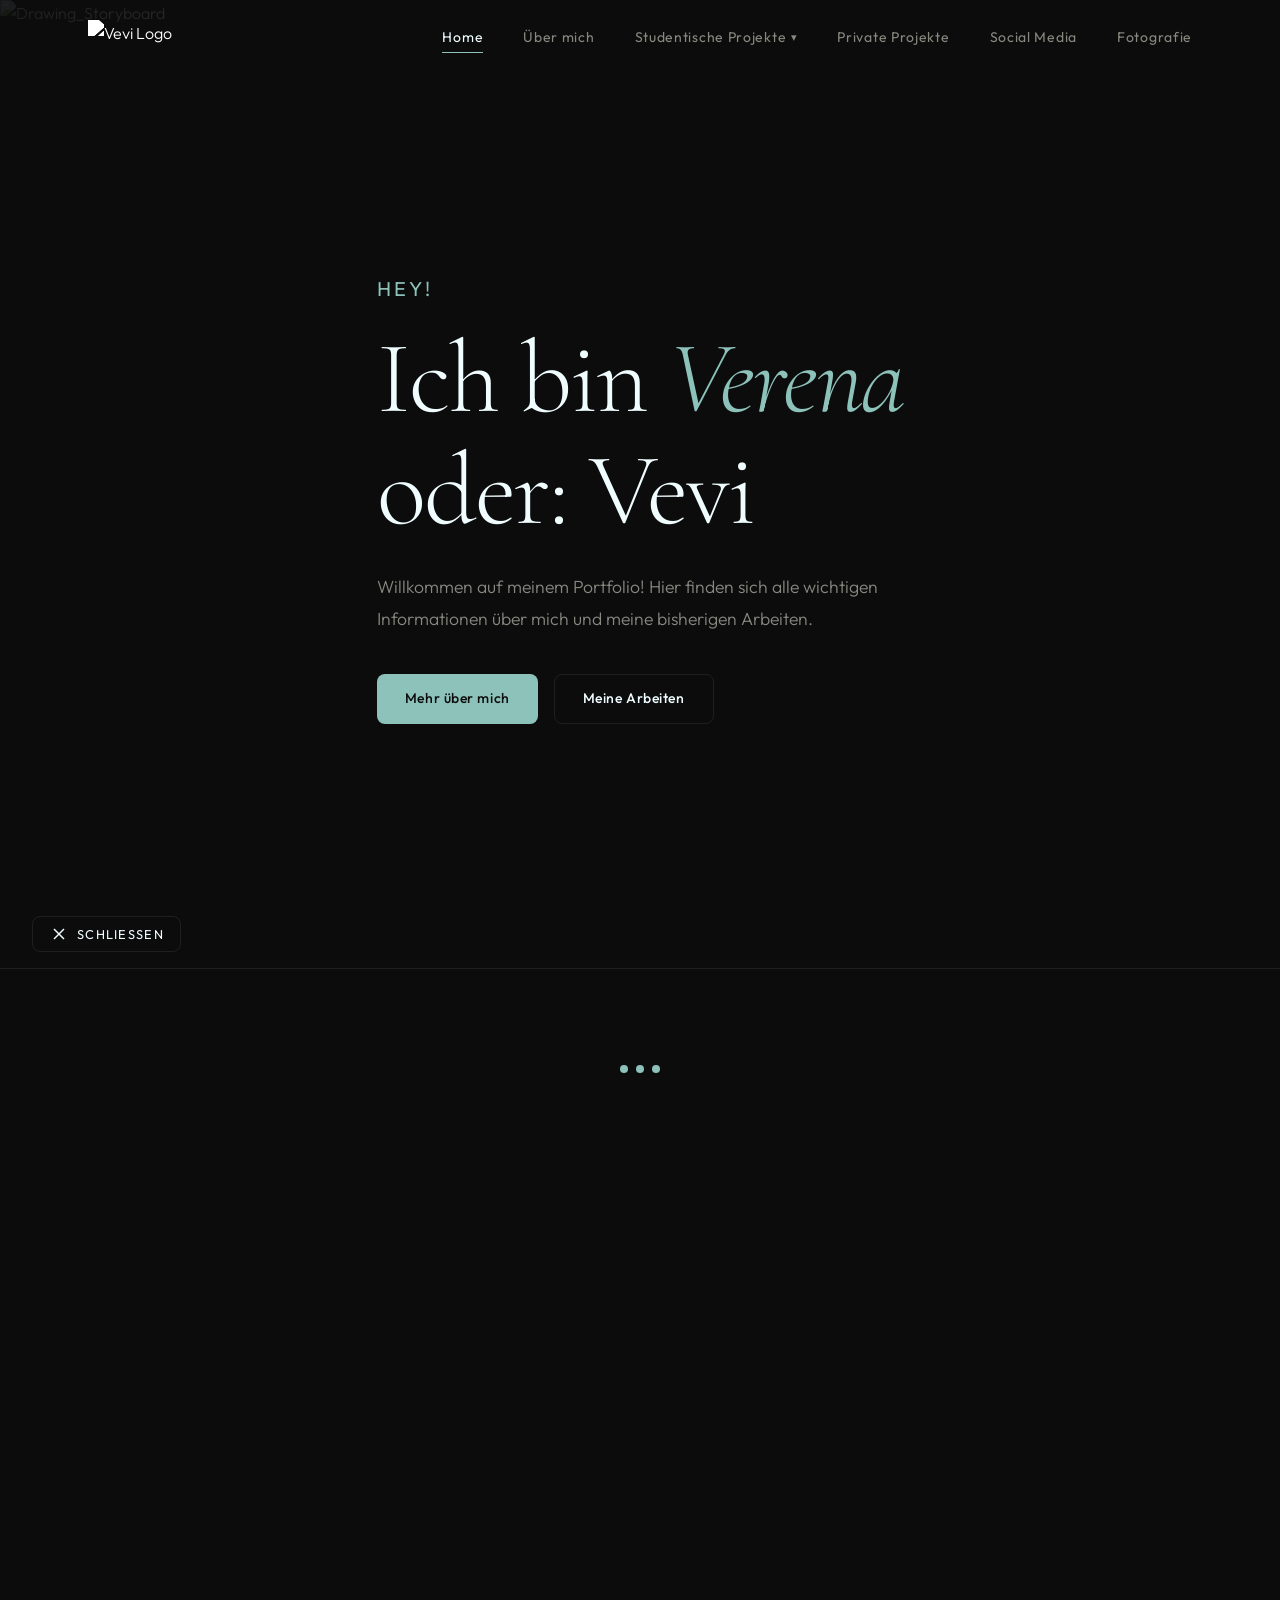
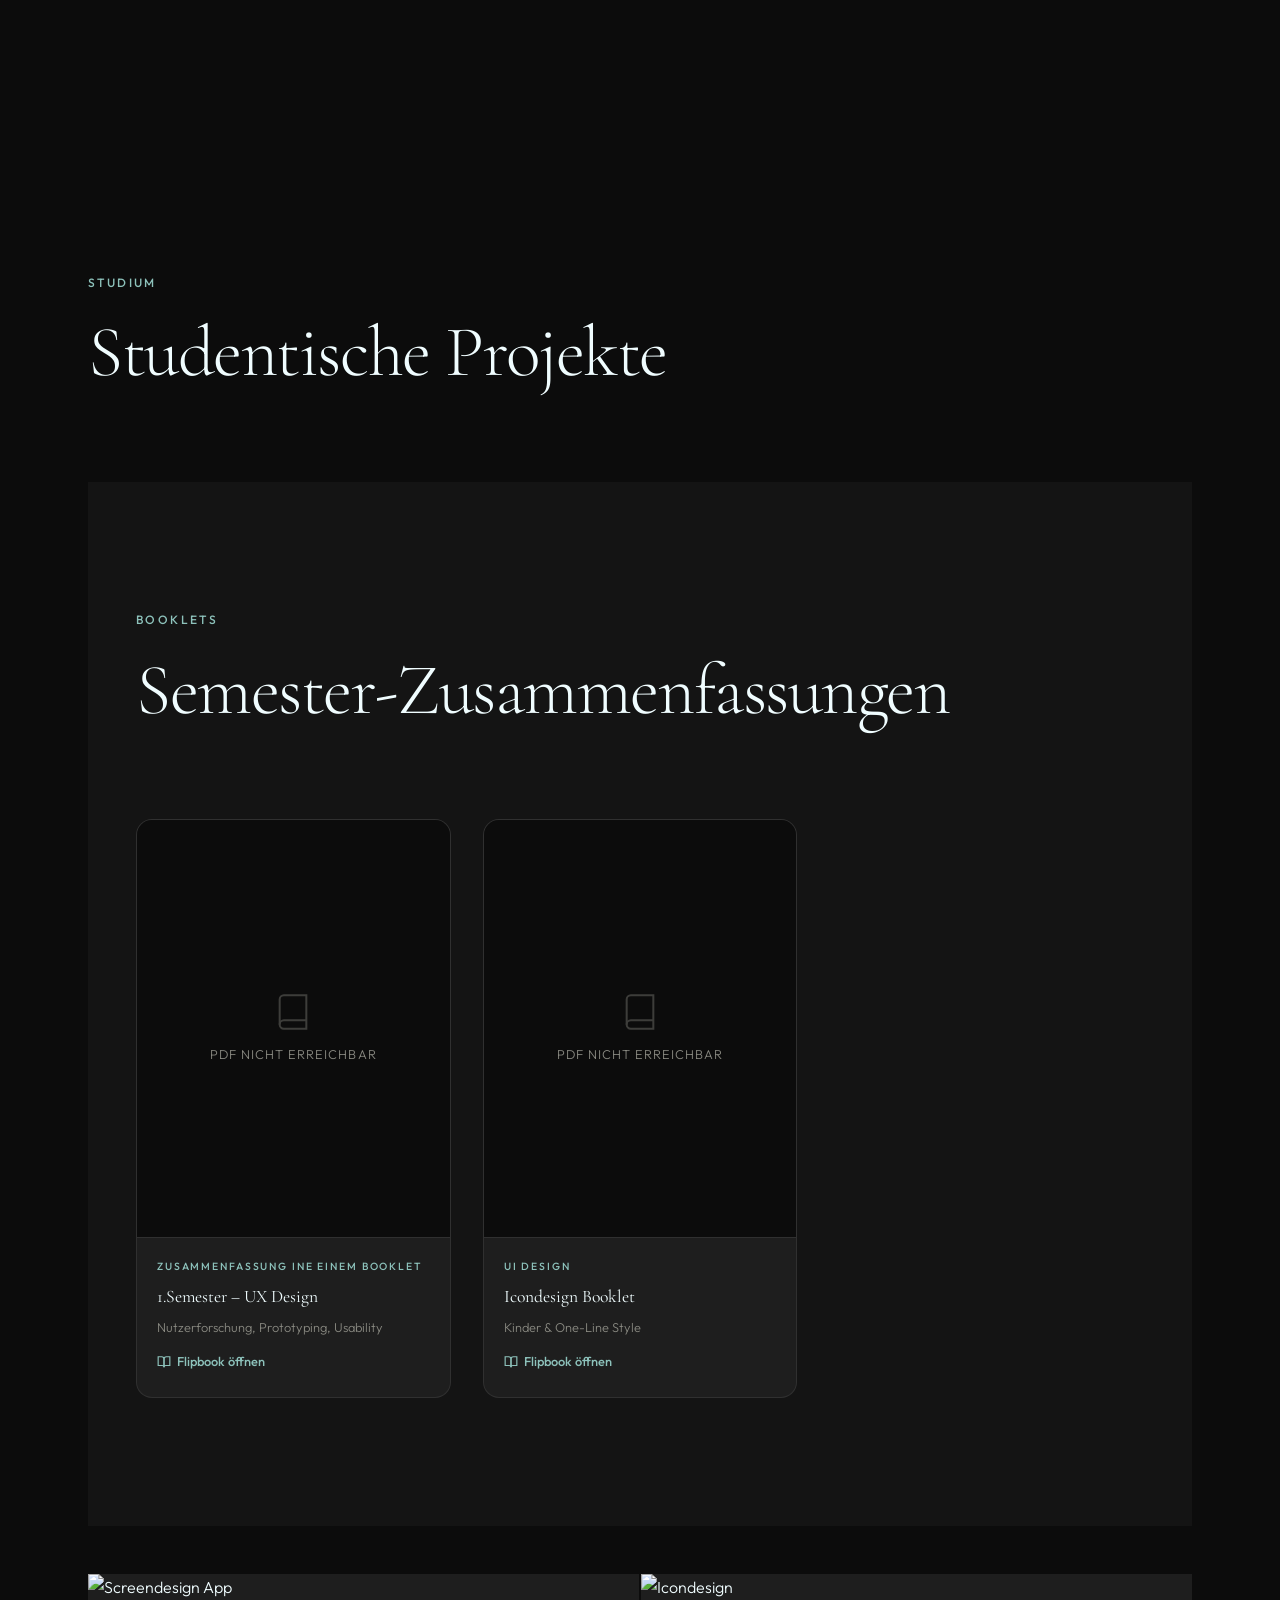
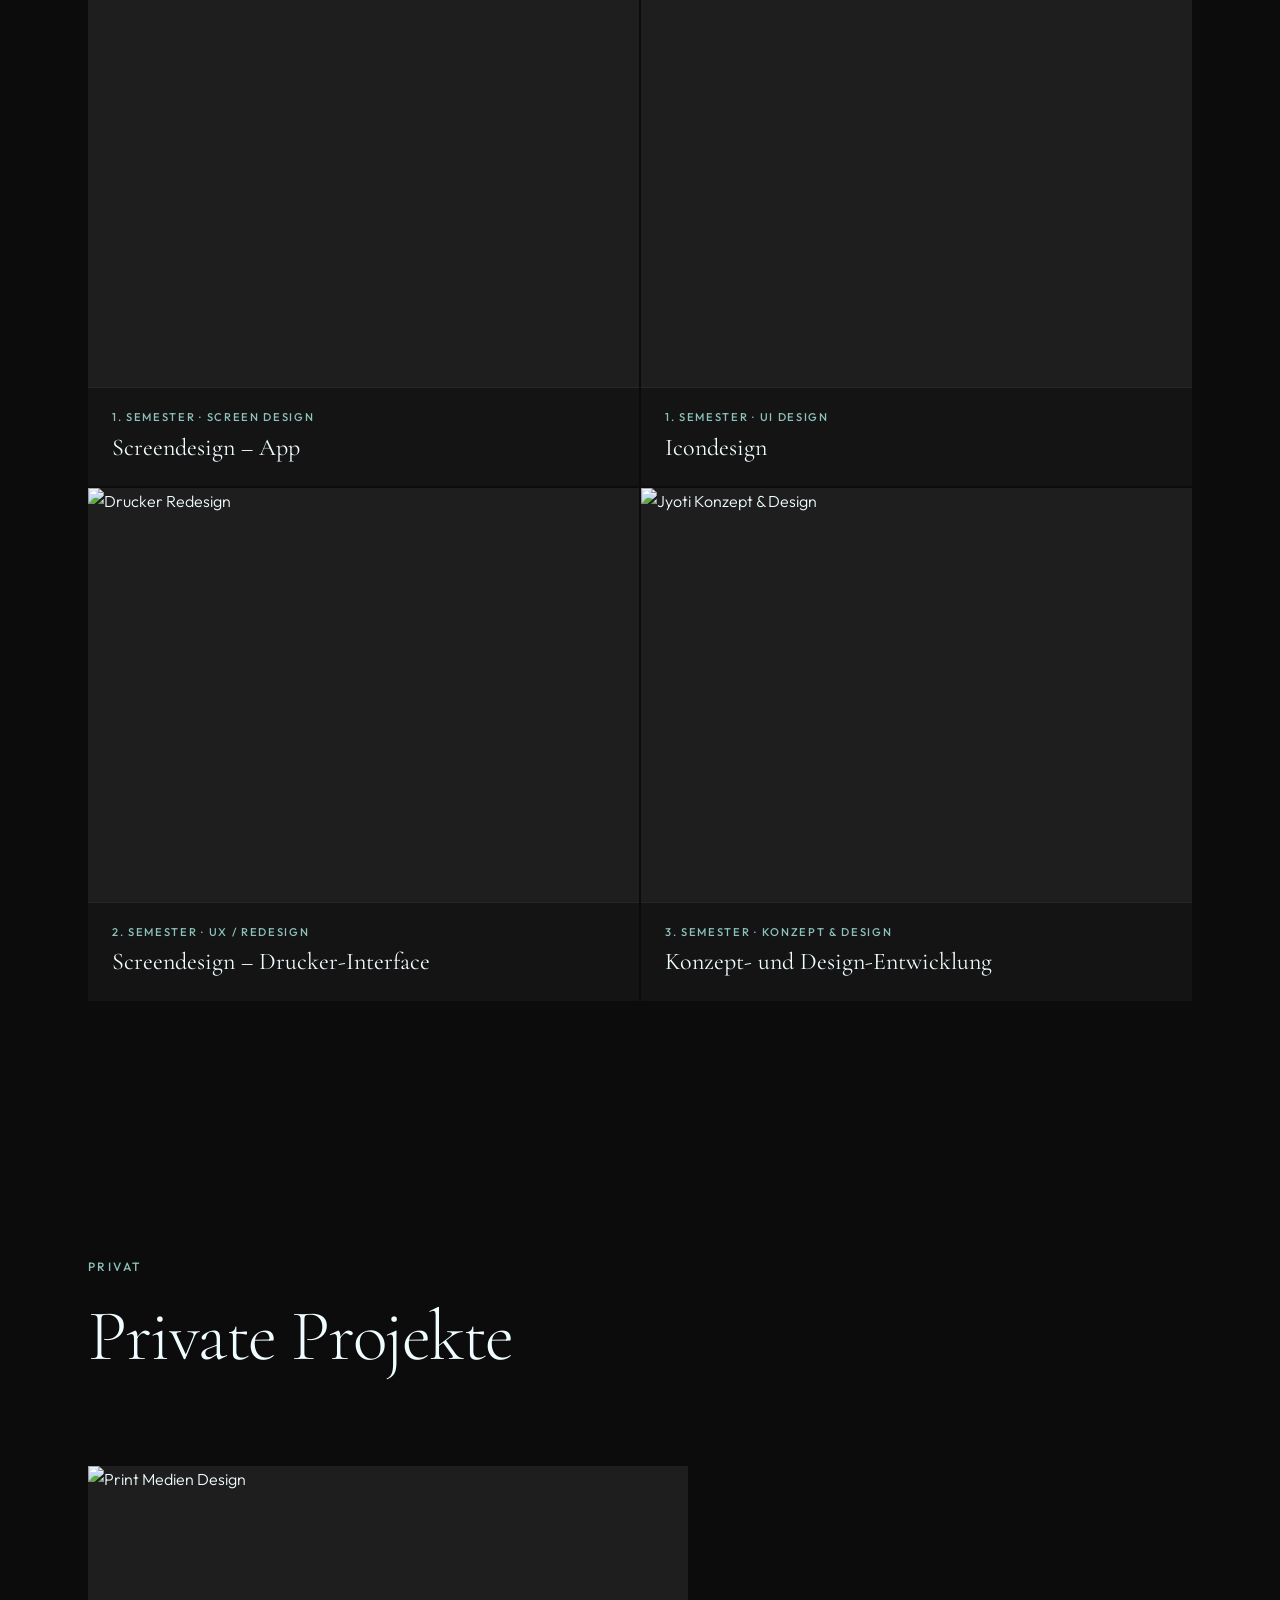
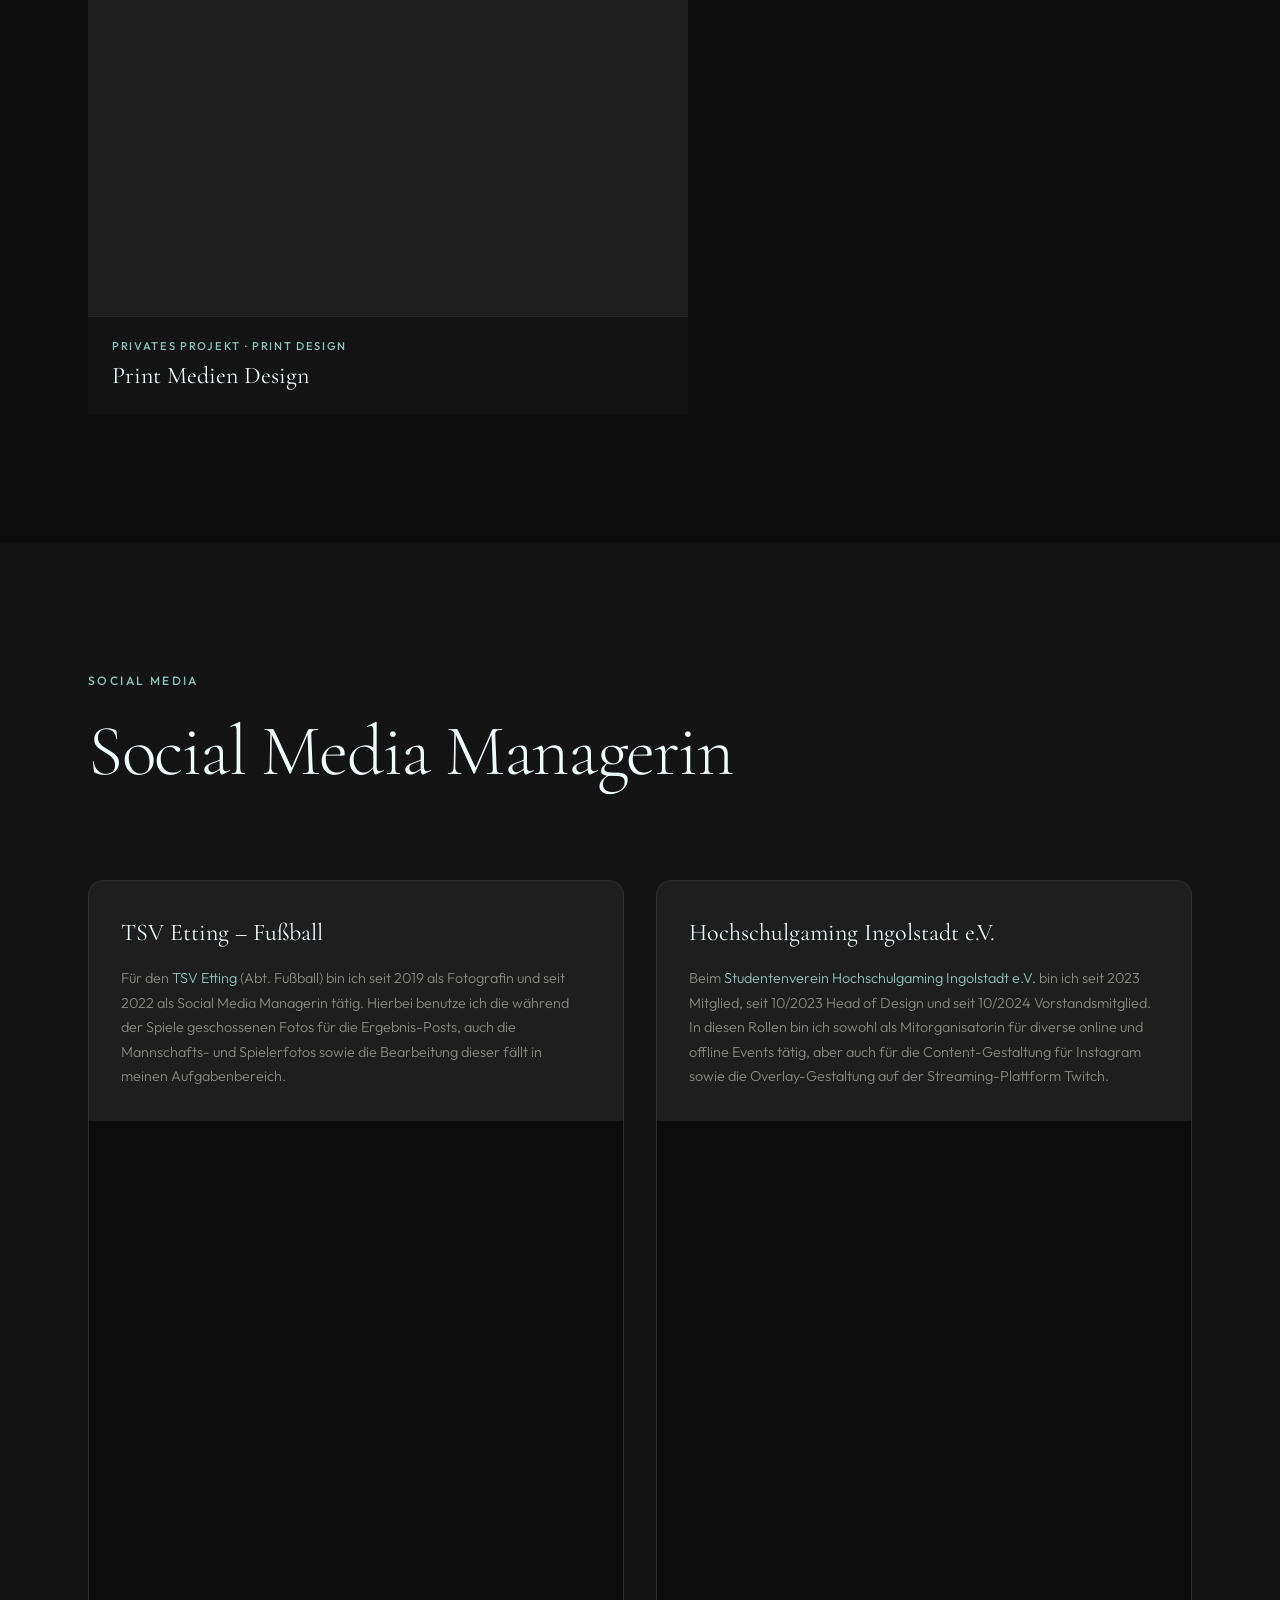
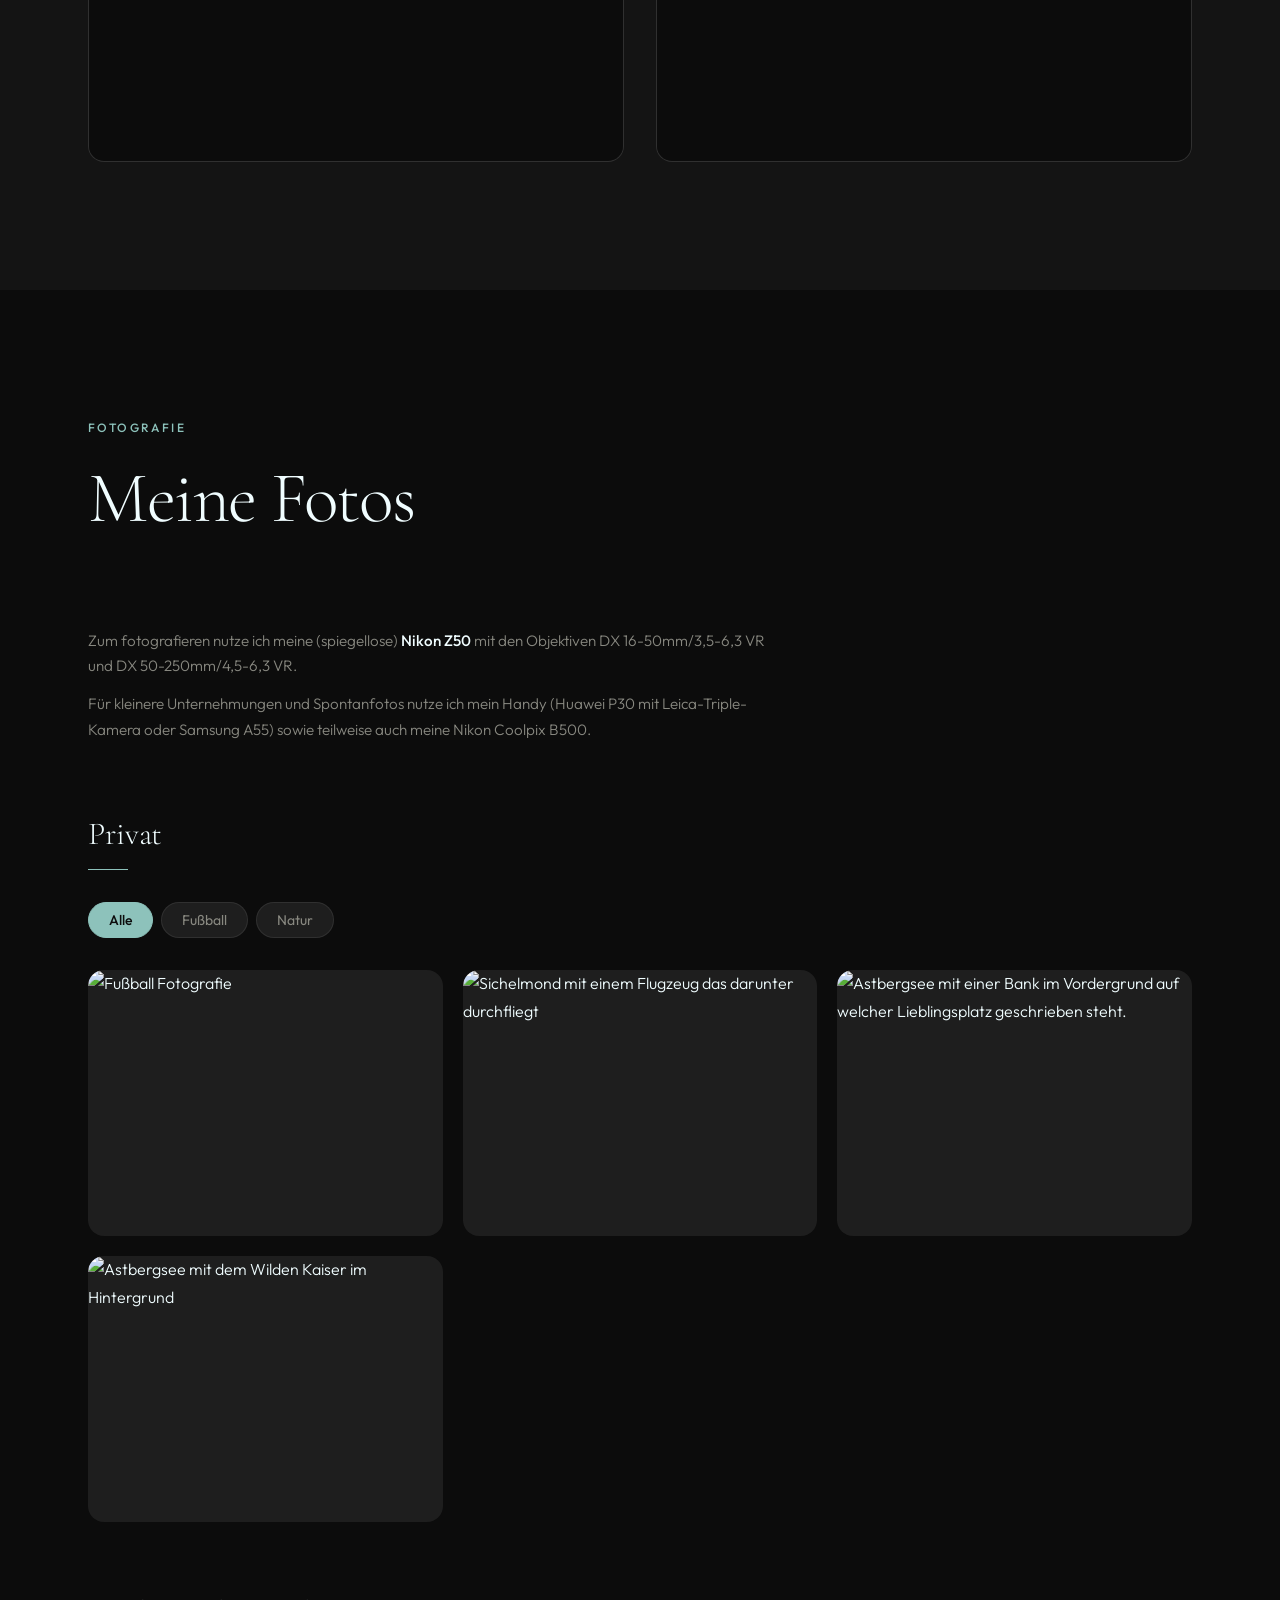
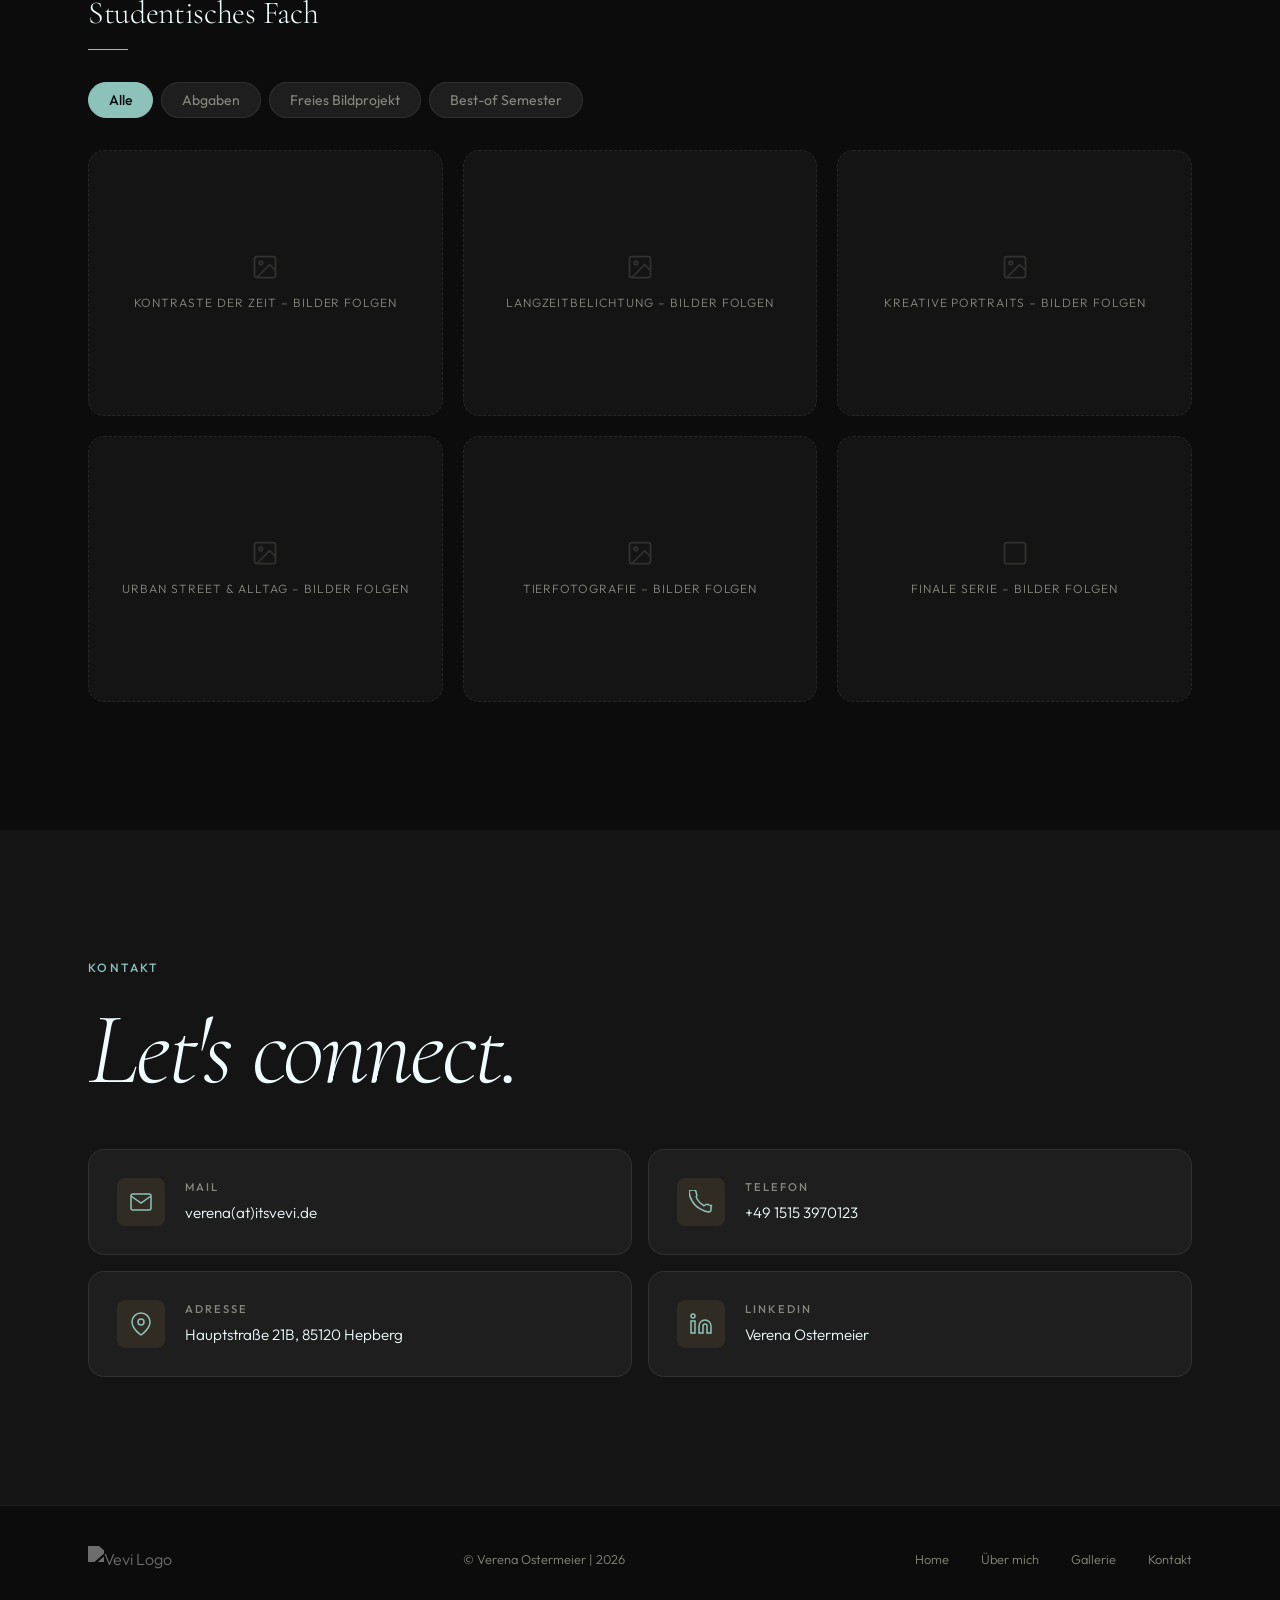
==== commit b34cdae0: "Bilder" ====
--- a/index.html
+++ b/index.html
@@ -343,34 +343,61 @@
           <div class="foto__tab-desc" data-gallery="studium" data-tab="all">
             <!-- Allgemeiner Text, der bei "Alle" angezeigt wird — optional -->
           </div>
-          <div class="foto__tab-desc" data-gallery="studium" data-tab="abgaben">
+          <div class="foto__tab-desc" data-gallery="studium" data-tab="Kontraste der Zeit">
             <!-- Text zu den Abgaben hier einfügen -->
           </div>
-          <div class="foto__tab-desc" data-gallery="studium" data-tab="freies-bildprojekt">
+          <div class="foto__tab-desc" data-gallery="studium" data-tab="Langzeitbelichtung">
+            <!-- Text zu Best-of Semester hier einfügen -->
+          </div>
+          <div class="foto__tab-desc" data-gallery="studium" data-tab="Kreative Portraits">
             <!-- Text zum Freien Bildprojekt hier einfügen -->
           </div>
-          <div class="foto__tab-desc" data-gallery="studium" data-tab="best-of">
+          <div class="foto__tab-desc" data-gallery="studium" data-tab="Urban Street & Alltag">
+            <!-- Text zu Best-of Semester hier einfügen -->
+          </div>
+          <div class="foto__tab-desc" data-gallery="studium" data-tab="Tierfotografie">
+            <!-- Text zu Best-of Semester hier einfügen -->
+          </div>
+          <div class="foto__tab-desc" data-gallery="studium" data-tab="Finale Serie">
             <!-- Text zu Best-of Semester hier einfügen -->
           </div>
 
           <!-- Galerie (Bilder folgen) -->
           <div class="foto__gallery" data-gallery="studium">
-            <figure class="foto__item foto__item--placeholder" data-category="abgaben">
+            <figure class="foto__item foto__item--placeholder" data-category="Kontraste der Zeit">
               <div class="foto__placeholder">
                 <svg width="28" height="28" viewBox="0 0 24 24" fill="none" stroke="currentColor" stroke-width="1.5"><rect x="3" y="3" width="18" height="18" rx="2"/><circle cx="8.5" cy="8.5" r="1.5"/><path d="M21 15l-5-5L5 21"/></svg>
-                Abgaben – Bilder folgen
+                Kontraste der Zeit – Bilder folgen
               </div>
             </figure>
-            <figure class="foto__item foto__item--placeholder" data-category="freies-bildprojekt">
+            <figure class="foto__item foto__item--placeholder" data-category="Langzeitbelichtung">
               <div class="foto__placeholder">
                 <svg width="28" height="28" viewBox="0 0 24 24" fill="none" stroke="currentColor" stroke-width="1.5"><rect x="3" y="3" width="18" height="18" rx="2"/><circle cx="8.5" cy="8.5" r="1.5"/><path d="M21 15l-5-5L5 21"/></svg>
-                Freies Bildprojekt – Bilder folgen
+                Langzeitbelichtung – Bilder folgen
               </div>
             </figure>
-            <figure class="foto__item foto__item--placeholder" data-category="best-of">
+            <figure class="foto__item foto__item--placeholder" data-category="Kreative Portraits">
               <div class="foto__placeholder">
                 <svg width="28" height="28" viewBox="0 0 24 24" fill="none" stroke="currentColor" stroke-width="1.5"><rect x="3" y="3" width="18" height="18" rx="2"/><circle cx="8.5" cy="8.5" r="1.5"/><path d="M21 15l-5-5L5 21"/></svg>
-                Best-of Semester – Bilder folgen
+                Kreative Portraits – Bilder folgen
+              </div>
+            </figure>
+            <figure class="foto__item foto__item--placeholder" data-category="Urban Street & Alltag">
+              <div class="foto__placeholder">
+                <svg width="28" height="28" viewBox="0 0 24 24" fill="none" stroke="currentColor" stroke-width="1.5"><rect x="3" y="3" width="18" height="18" rx="2"/><circle cx="8.5" cy="8.5" r="1.5"/><path d="M21 15l-5-5L5 21"/></svg>
+                Urban Street & Alltag – Bilder folgen
+              </div>
+            </figure>
+            <figure class="foto__item foto__item--placeholder" data-category="Tierfotografie">
+              <div class="foto__placeholder">
+                <svg width="28" height="28" viewBox="0 0 24 24" fill="none" stroke="currentColor" stroke-width="1.5"><rect x="3" y="3" width="18" height="18" rx="2"/><circle cx="8.5" cy="8.5" r="1.5"/><path d="M21 15l-5-5L5 21"/></svg>
+                Tierfotografie – Bilder folgen
+              </div>
+            </figure>
+            <figure class="foto__item foto__item--placeholder" data-category="Finale Serie">
+              <div class="foto__placeholder">
+                <svg width="28" height="28" viewBox="0 0 24 24" fill="none" stroke="currentColor" stroke-width="1.5"><rect x="3" y="3" width="18" height="18" rx="2"/><circle cx="8.5" cy="8.5" r("M21 15l-5-5L5 21"/></svg>
+                Finale Serie – Bilder folgen
               </div>
             </figure>
           </div>
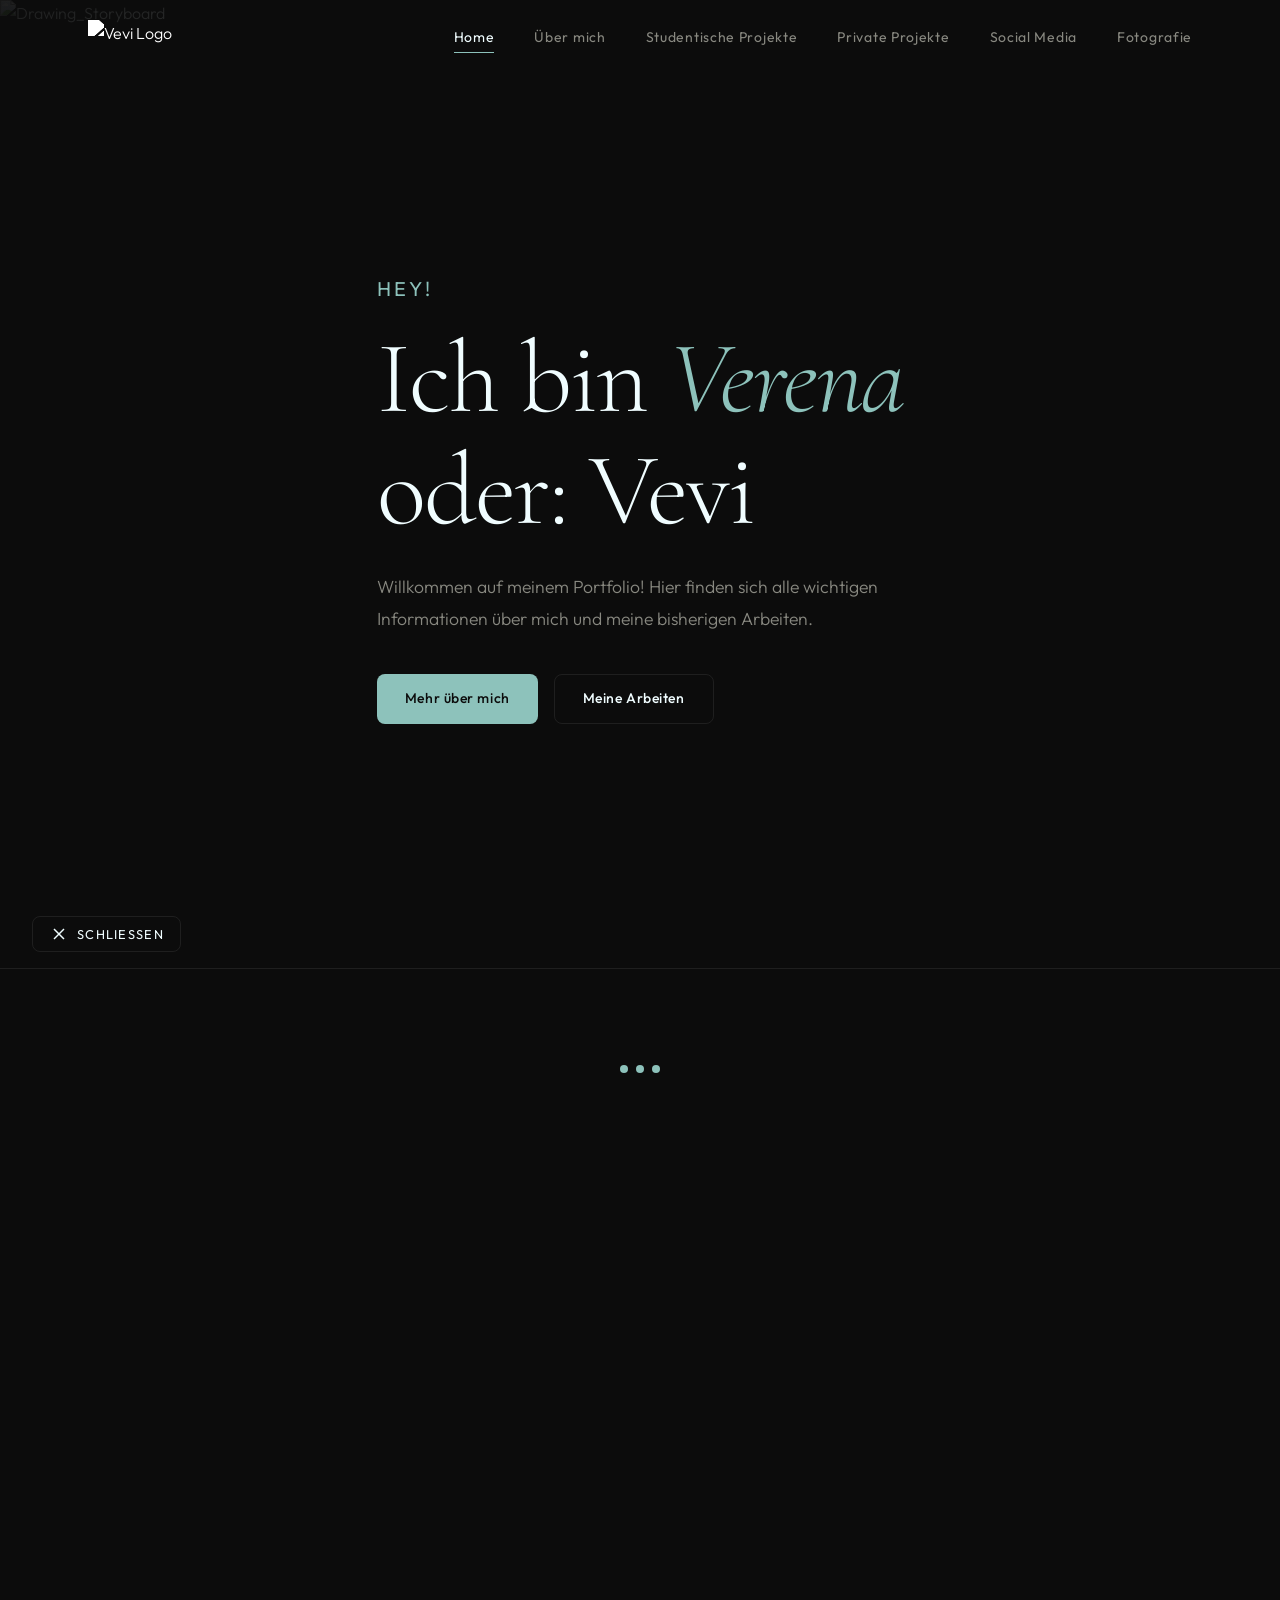
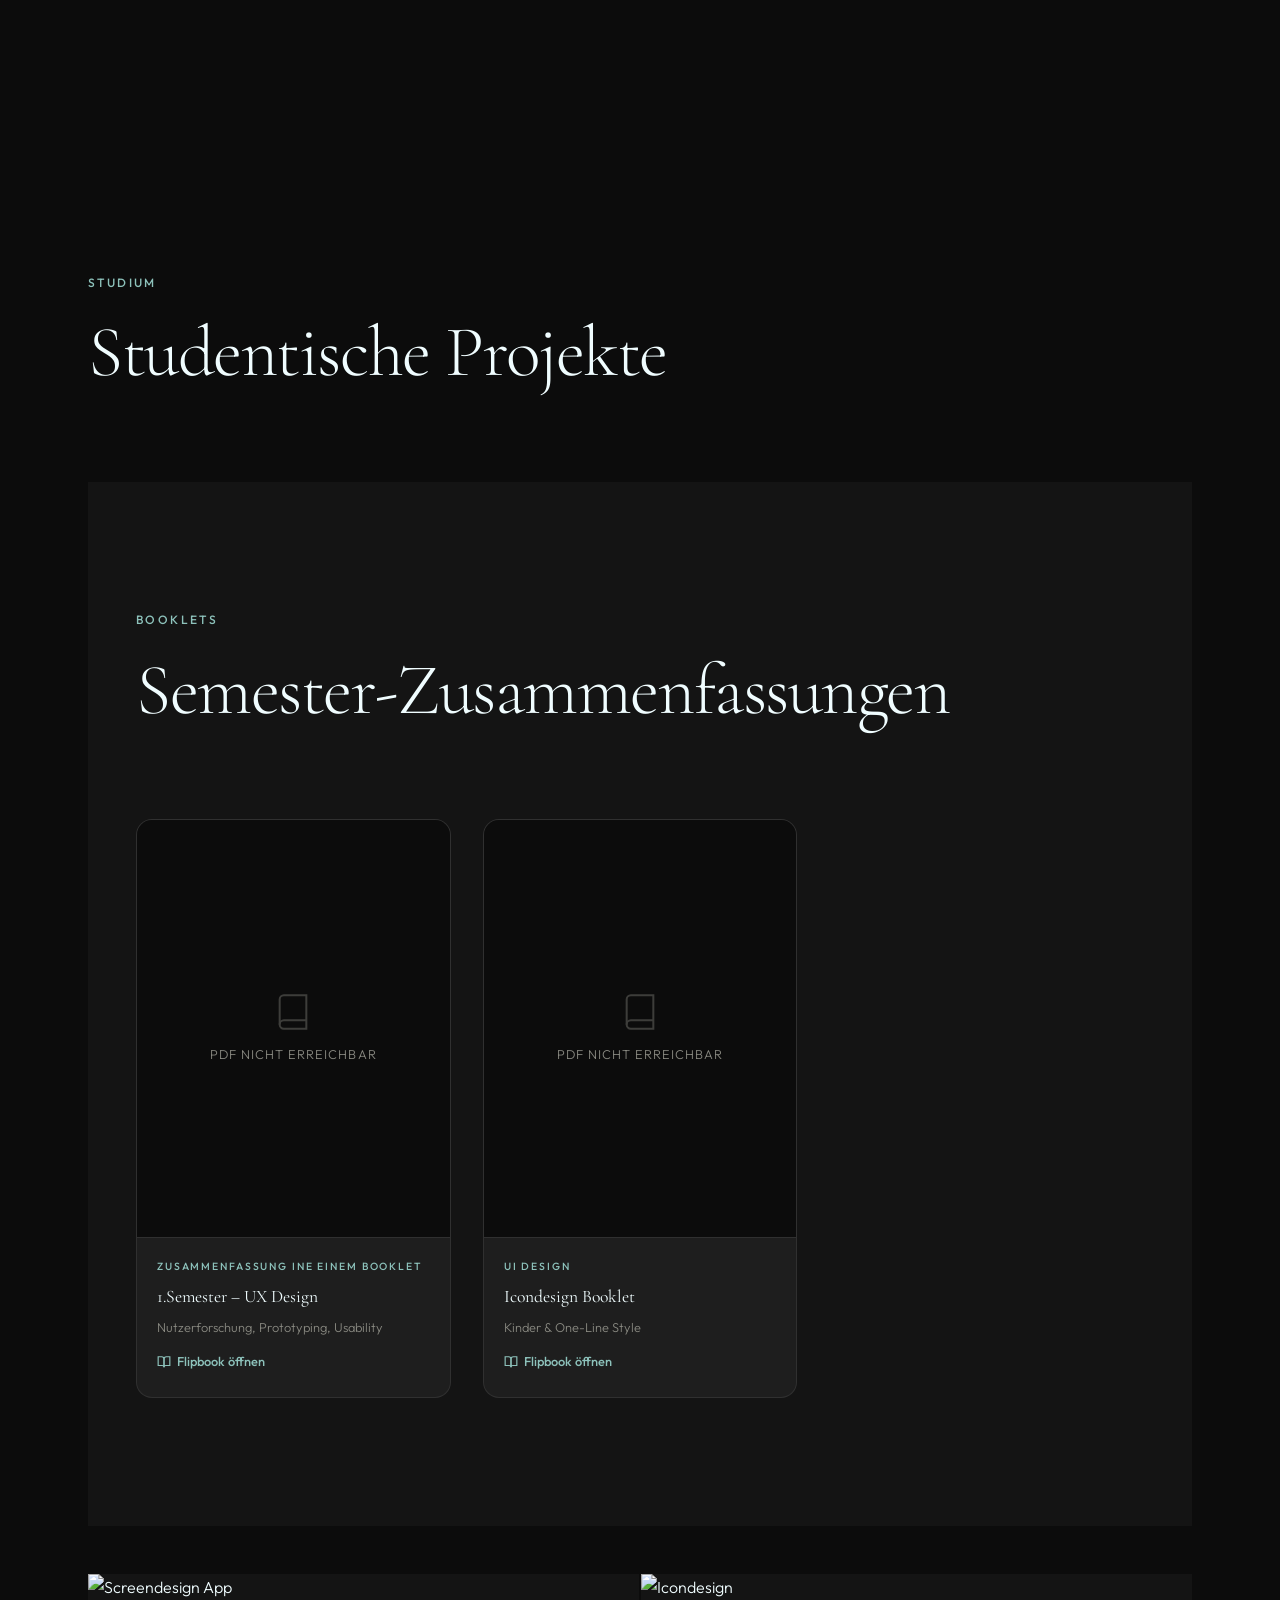
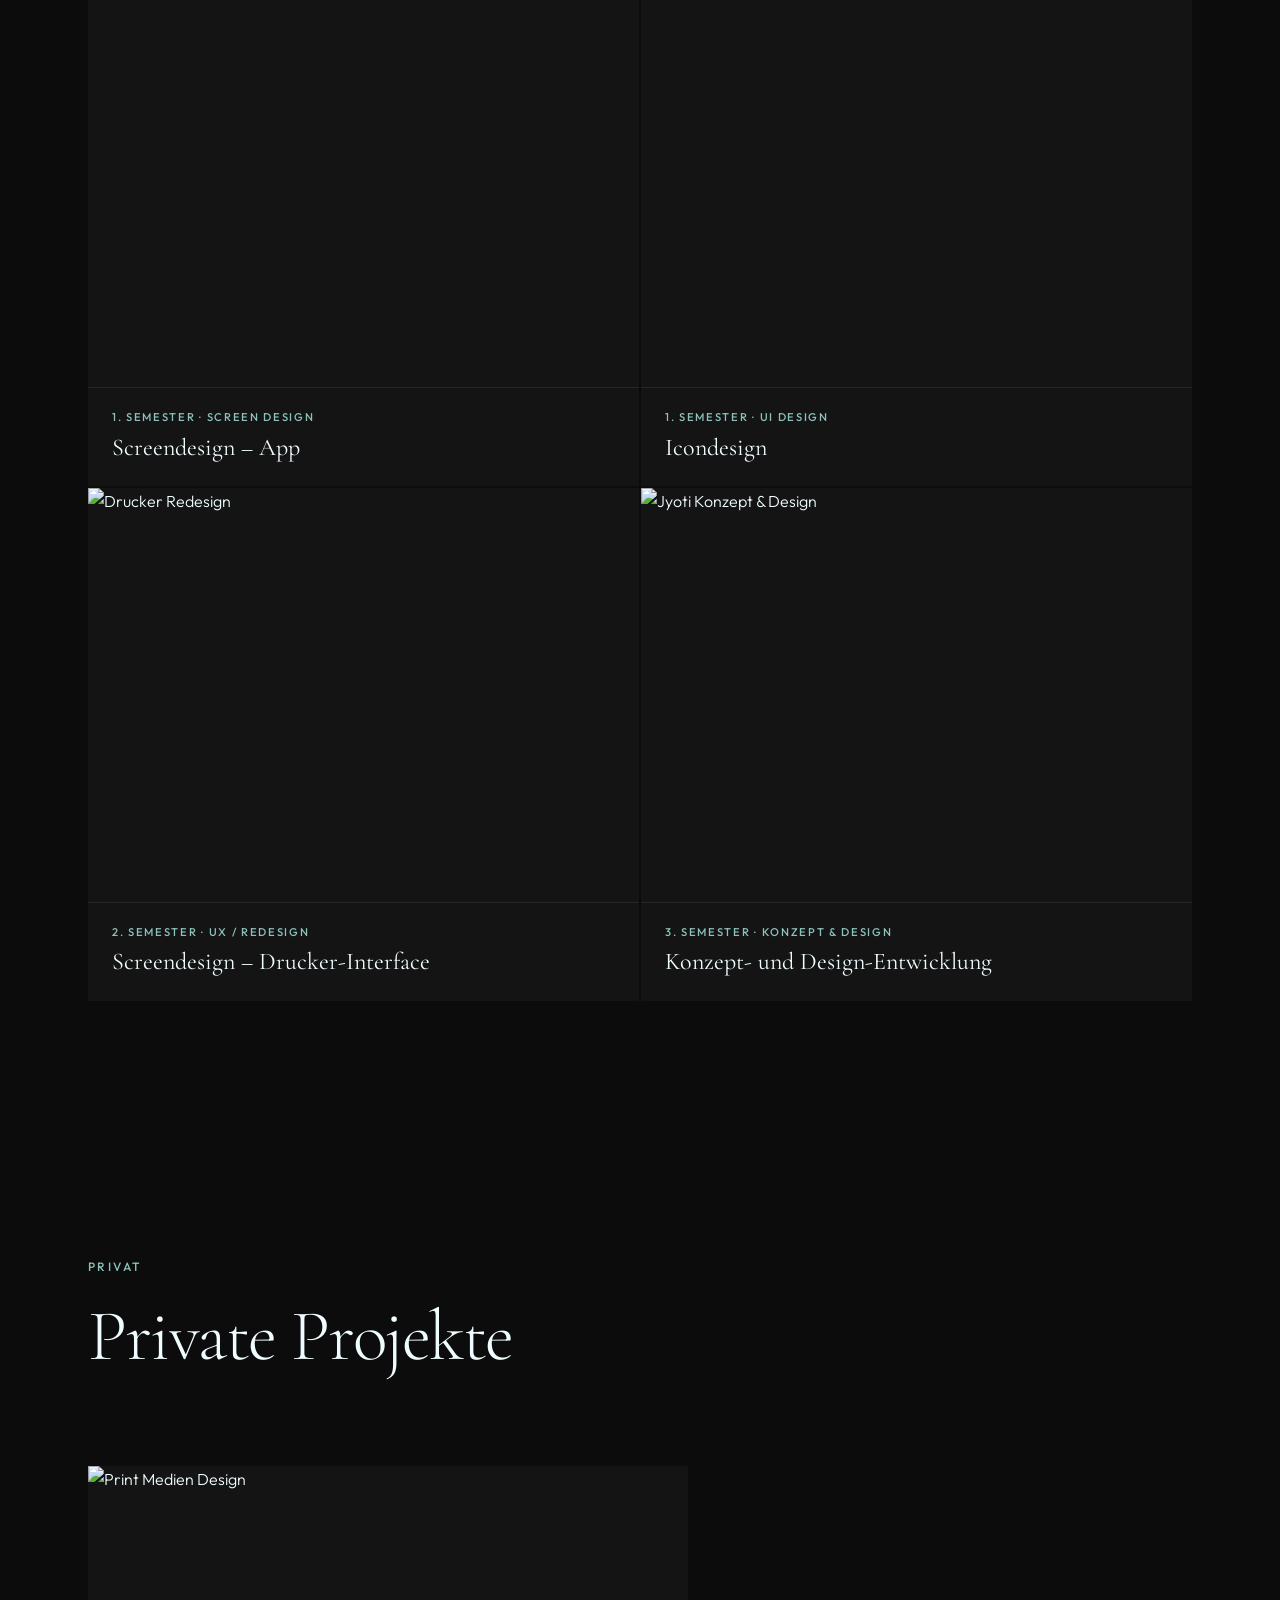
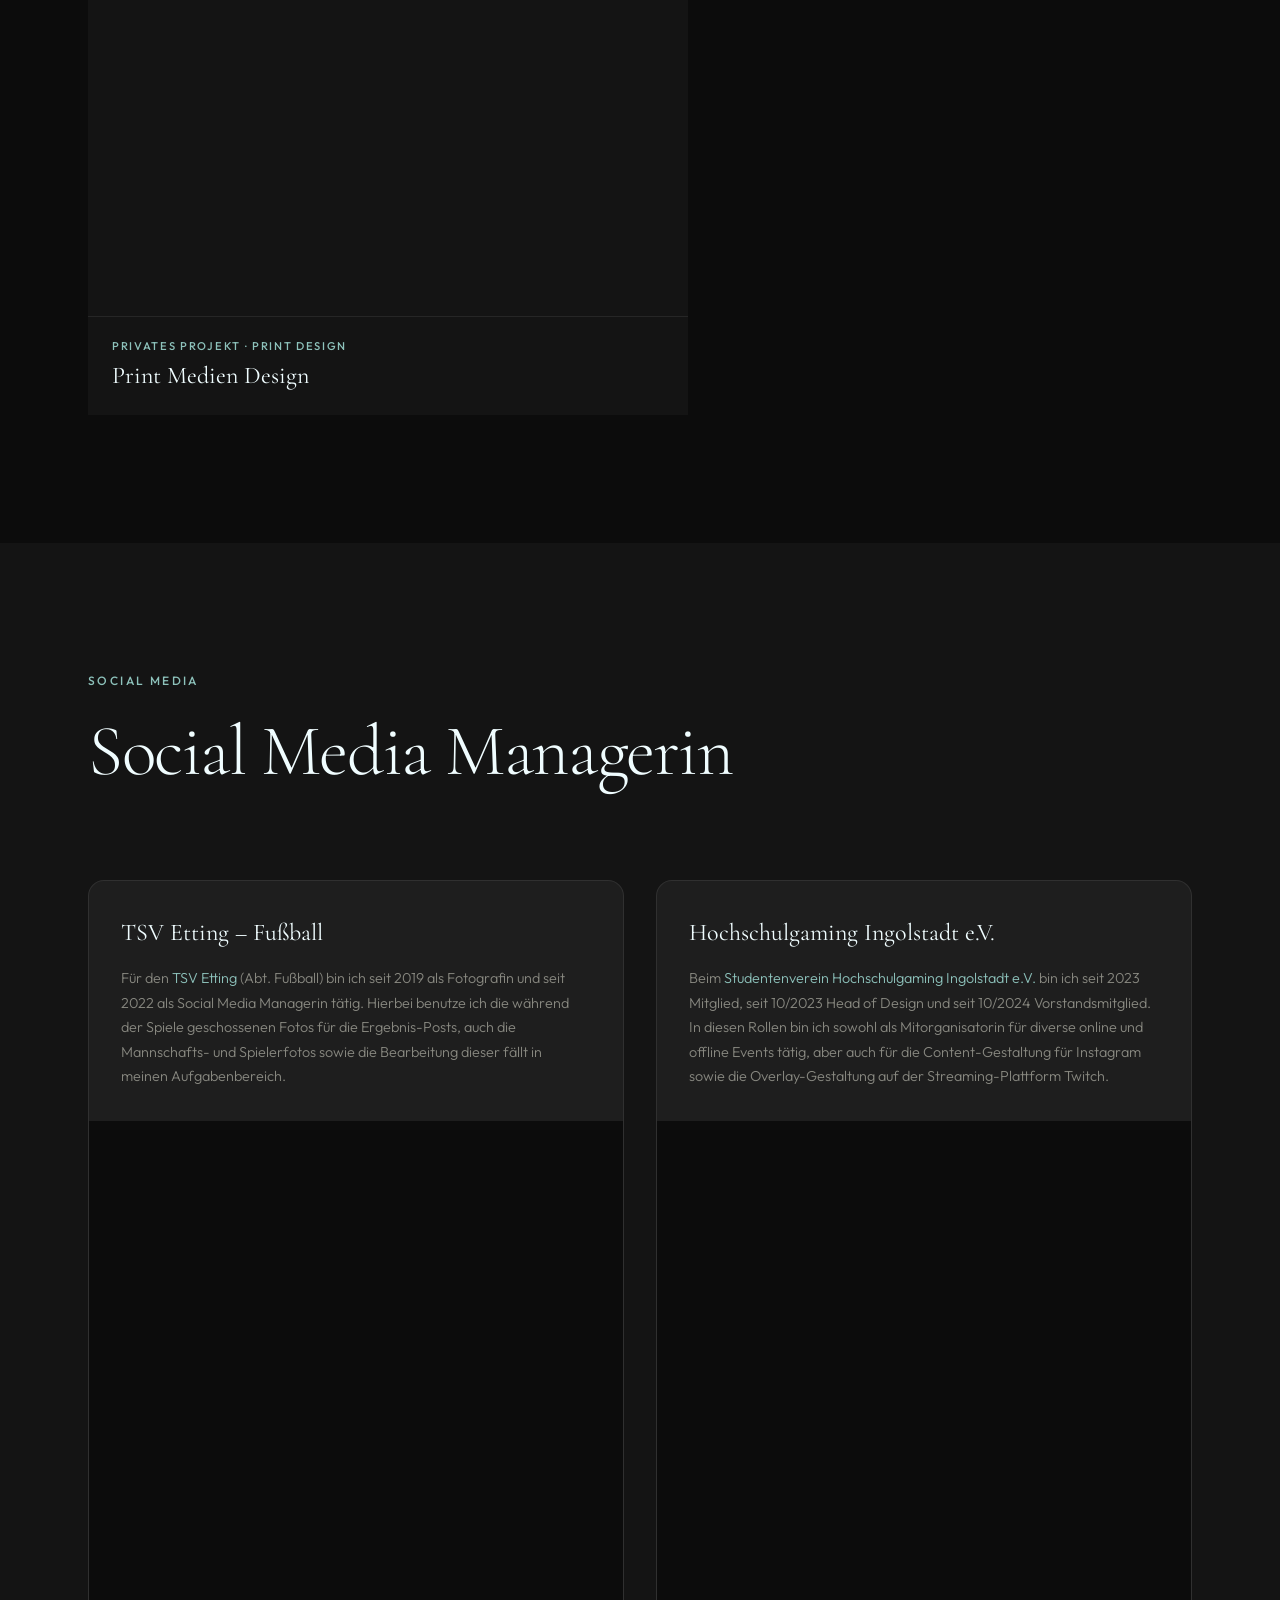
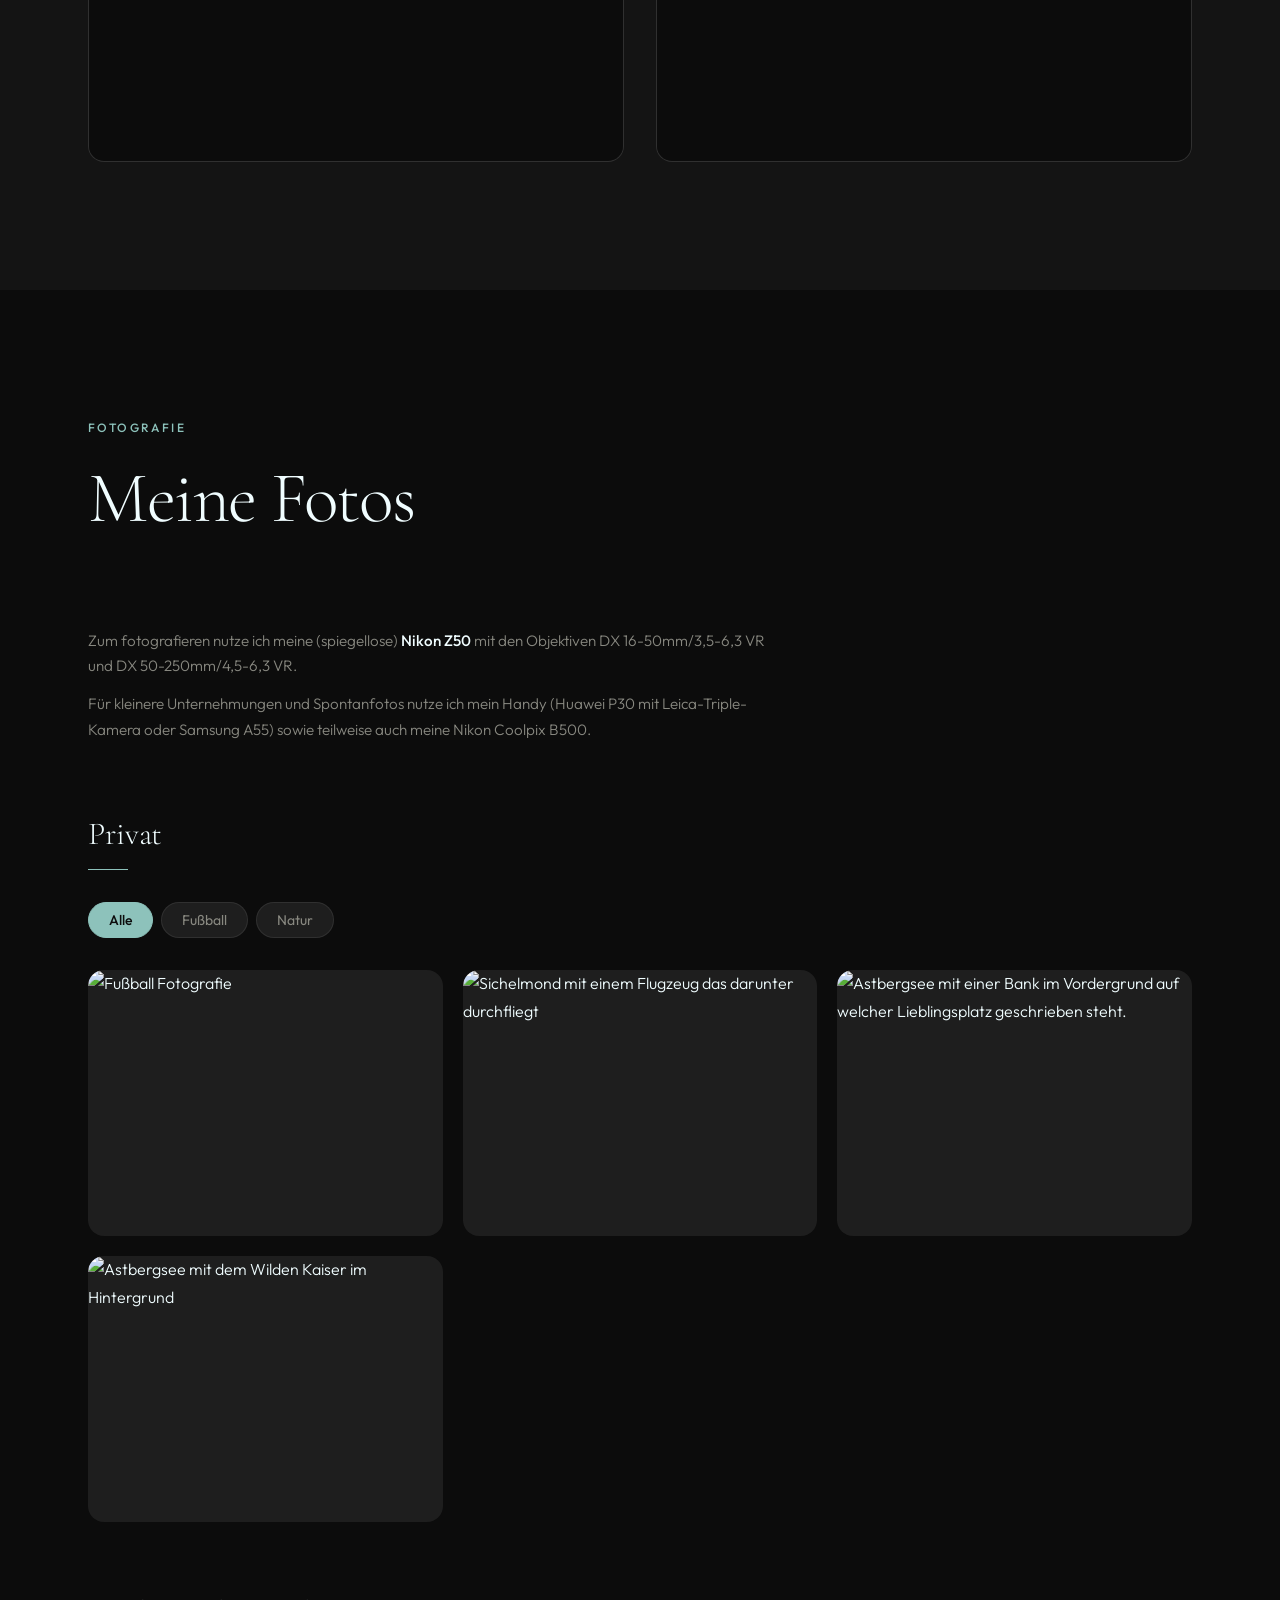
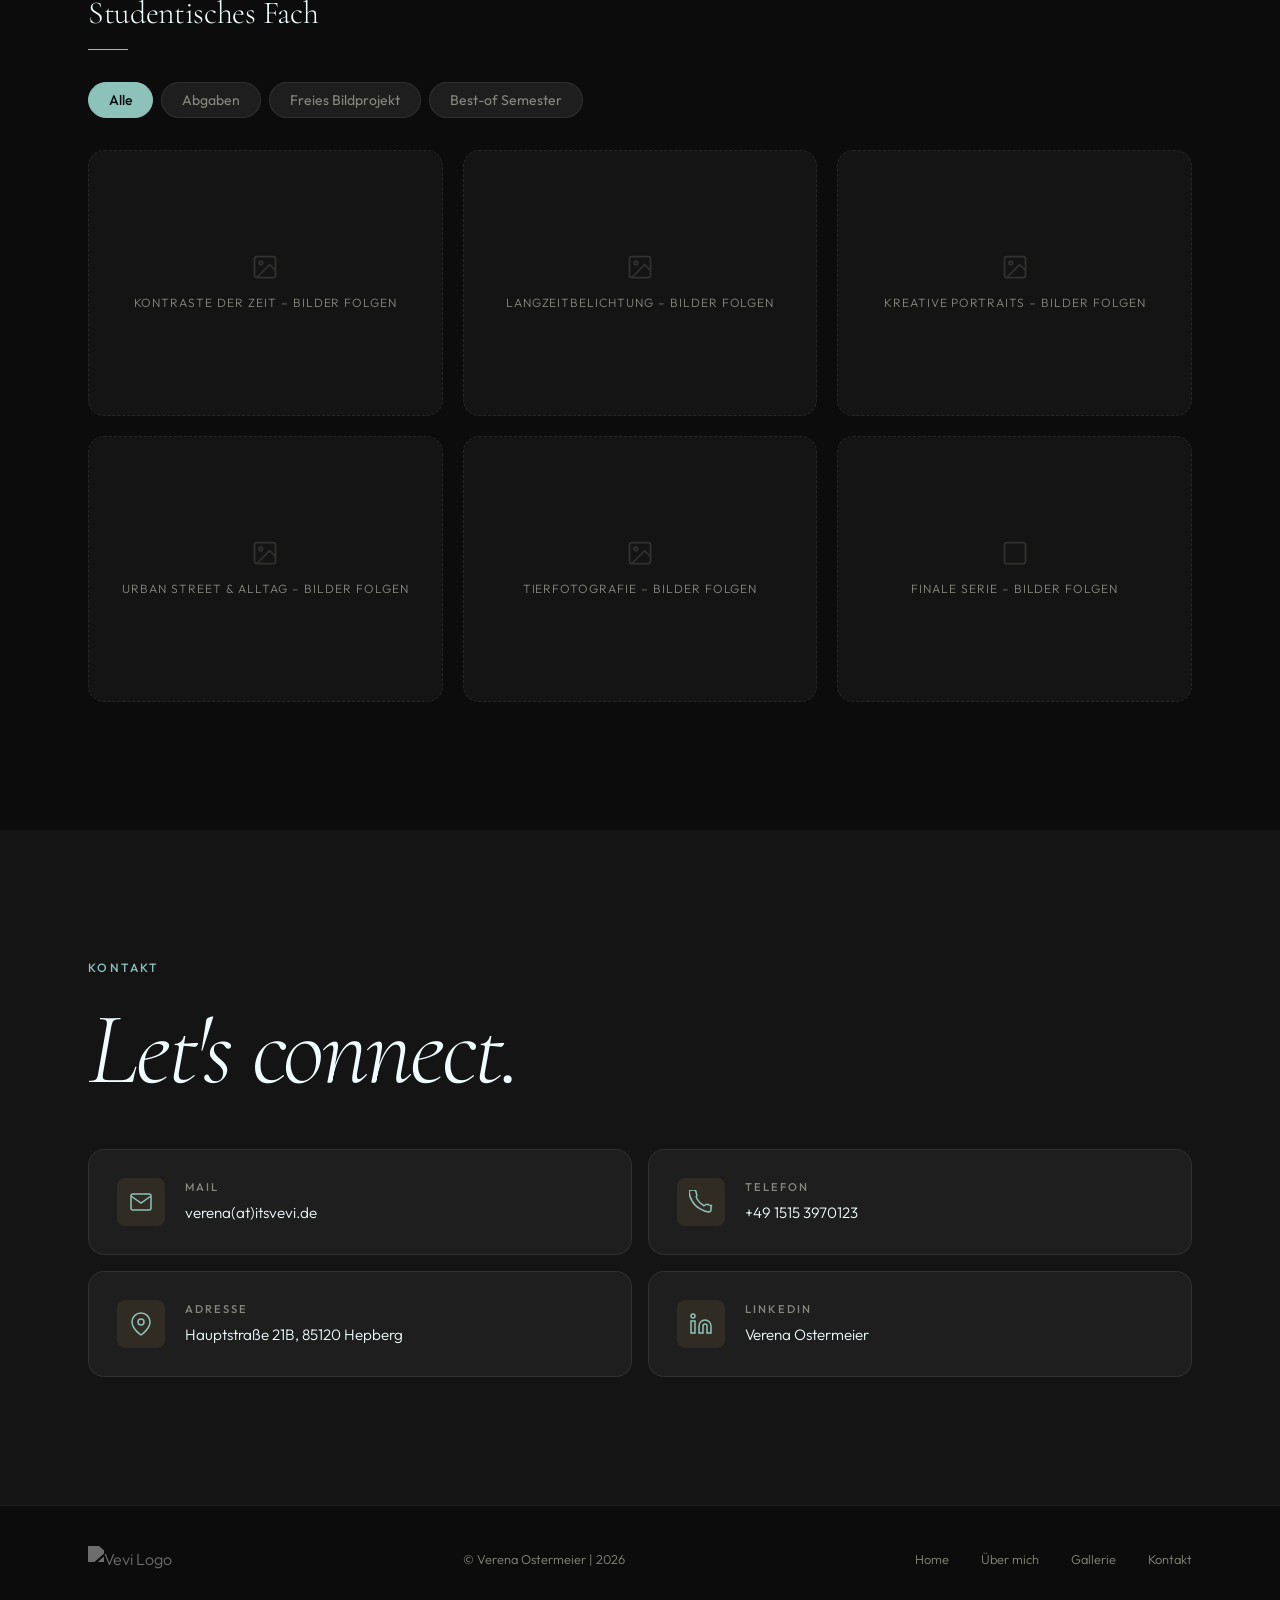
==== commit 0976bc82: "update" ====
--- a/index.html
+++ b/index.html
@@ -28,15 +28,7 @@
       <nav class="nav__links" id="navLinks">
         <a href="#home">Home</a>
         <a href="#about-me">Über mich</a>
-        <div class="nav__dropdown">
-          <a href="#gallery" class="nav__dropdown-toggle">Studentische Projekte <span class="nav__dropdown-arrow">▾</span></a>
-          <ul class="nav__dropdown-menu">
-            <li><a href="screendesign.html">Screendesign</a></li>
-            <li><a href="icondesign.html">Icondesign</a></li>
-            <li><a href="drucker.html">Drucker</a></li>
-            <li><a href="jyoti.html">Konzept &amp; Design</a></li>
-          </ul>
-        </div>
+        <a href="#gallery">Studentische Projekte</a>
         <a href="#private-projekte">Private Projekte</a>
         <a href="#social-media">Social Media</a>
         <a href="#foto">Fotografie</a>
@@ -53,15 +45,7 @@
     <nav class="mobile-menu__links">
       <a href="#home" class="mobile-link">Home</a>
       <a href="#about-me" class="mobile-link">Über mich</a>
-      <div class="mobile-dropdown">
-        <button class="mobile-link mobile-dropdown__toggle">Studentische Projekte <span class="mobile-dropdown__arrow">▾</span></button>
-        <div class="mobile-dropdown__items" id="mobileSubLinks">
-          <a href="screendesign.html" class="mobile-sublink">Screendesign</a>
-          <a href="icondesign.html" class="mobile-sublink">Icondesign</a>
-          <a href="drucker.html" class="mobile-sublink">Drucker</a>
-          <a href="jyoti.html" class="mobile-sublink">Konzept &amp; Design</a>
-        </div>
-      </div>
+      <a href="#gallery" class="mobile-link">Studentische Projekte</a>
       <a href="#private-projekte" class="mobile-link">Private Projekte</a>
       <a href="#social-media" class="mobile-link">Social Media</a>
       <a href="#foto" class="mobile-link">Fotografie</a>
--- a/style.css
+++ b/style.css
@@ -700,11 +700,11 @@
   font-weight: 400;
   margin-bottom: 1rem;
 }
-.phase-imgs { display: grid; grid-template-columns: 1fr 1fr; gap: 0.5rem; margin-bottom: 0.75rem; }
+.phase-imgs { display: grid; grid-template-columns: 1fr 1fr; gap: 0.75rem; margin-bottom: 0.75rem; }
 .phase-card img {
   width: 100%; border-radius: 6px;
-  object-fit: cover;
-  max-height: 130px;
+  object-fit: contain;
+  background: var(--bg2);
   cursor: zoom-in;
   transition: transform var(--transition);
 }
@@ -1225,12 +1225,15 @@
   width: 100%;
   aspect-ratio: 4 / 3;
   overflow: hidden;
-  background: var(--bg3);
+  background: var(--bg2);
+  display: flex;
+  align-items: center;
+  justify-content: center;
 }
 .proj-card__img-wrap img {
   width: 100%;
   height: 100%;
-  object-fit: cover;
+  object-fit: contain;
   transition: transform 0.6s cubic-bezier(0.25, 0.46, 0.45, 0.94);
 }
 a.proj-card:hover .proj-card__img-wrap img {
